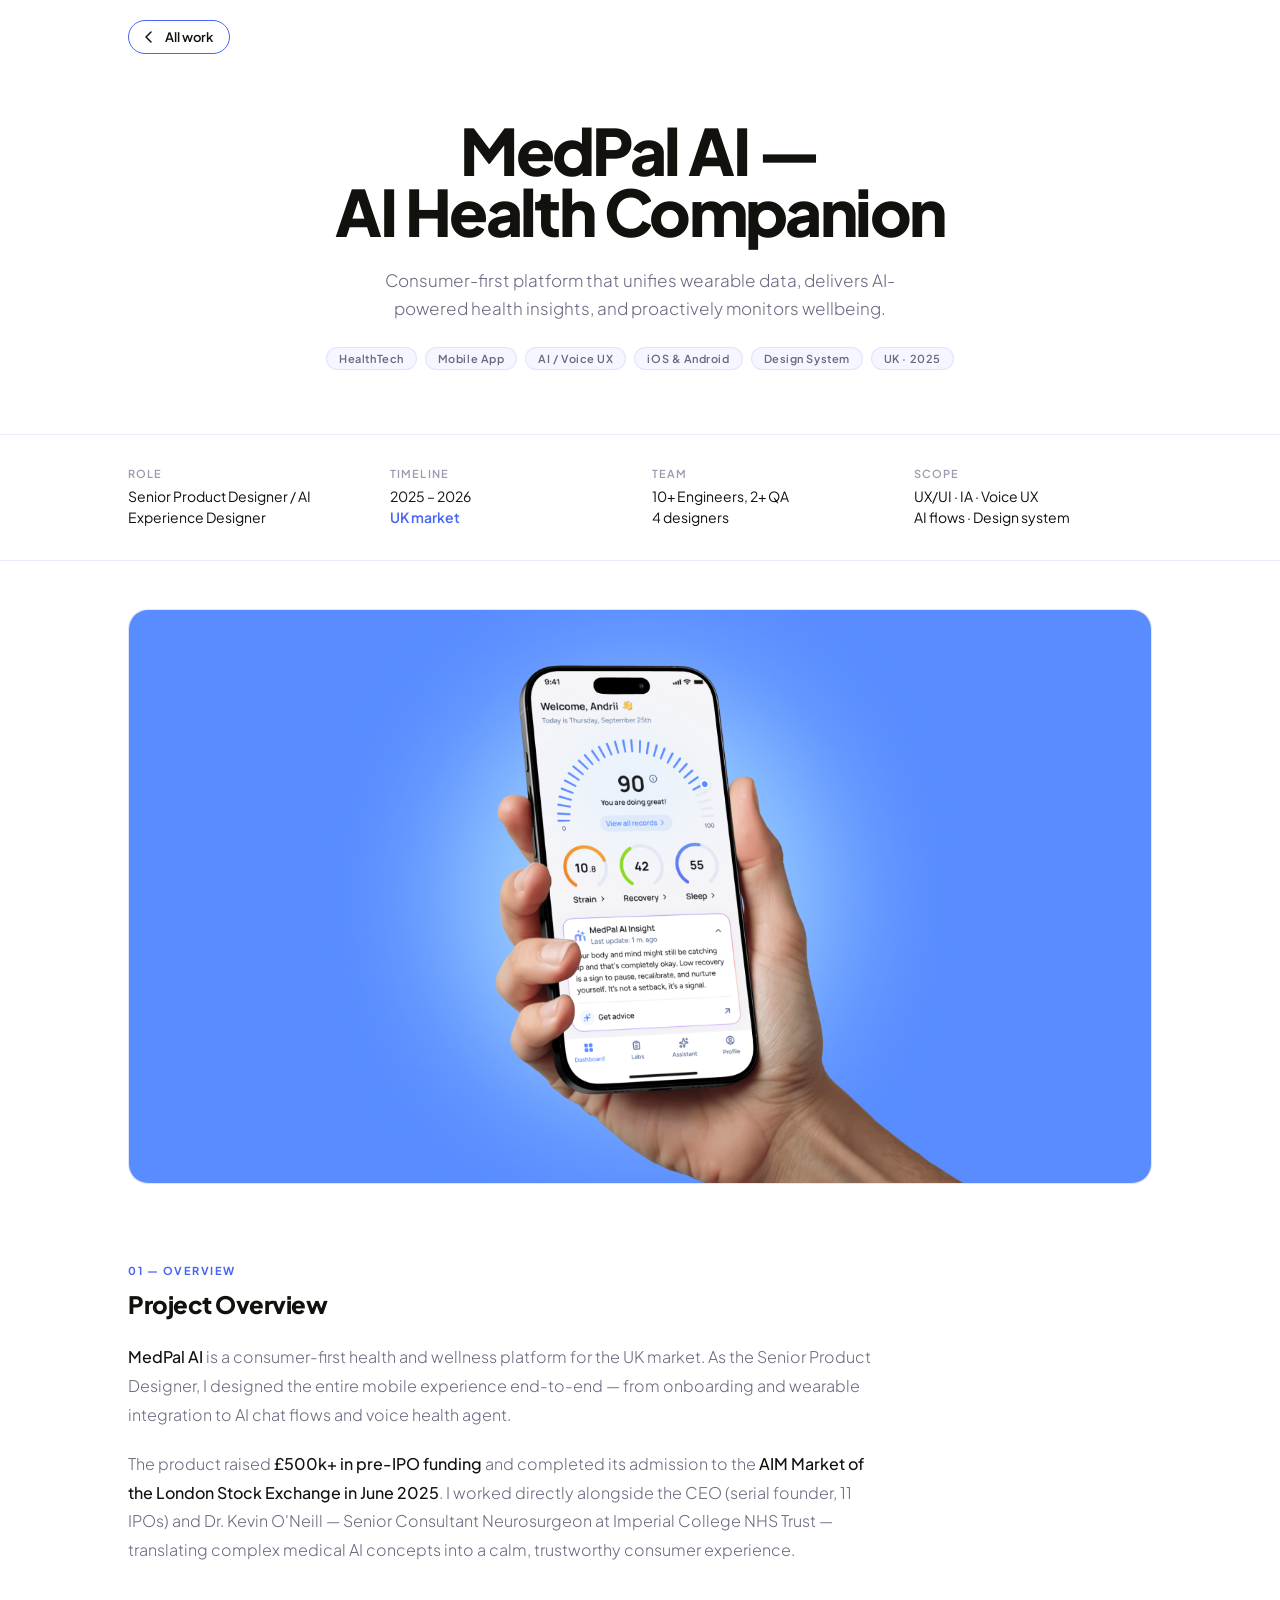
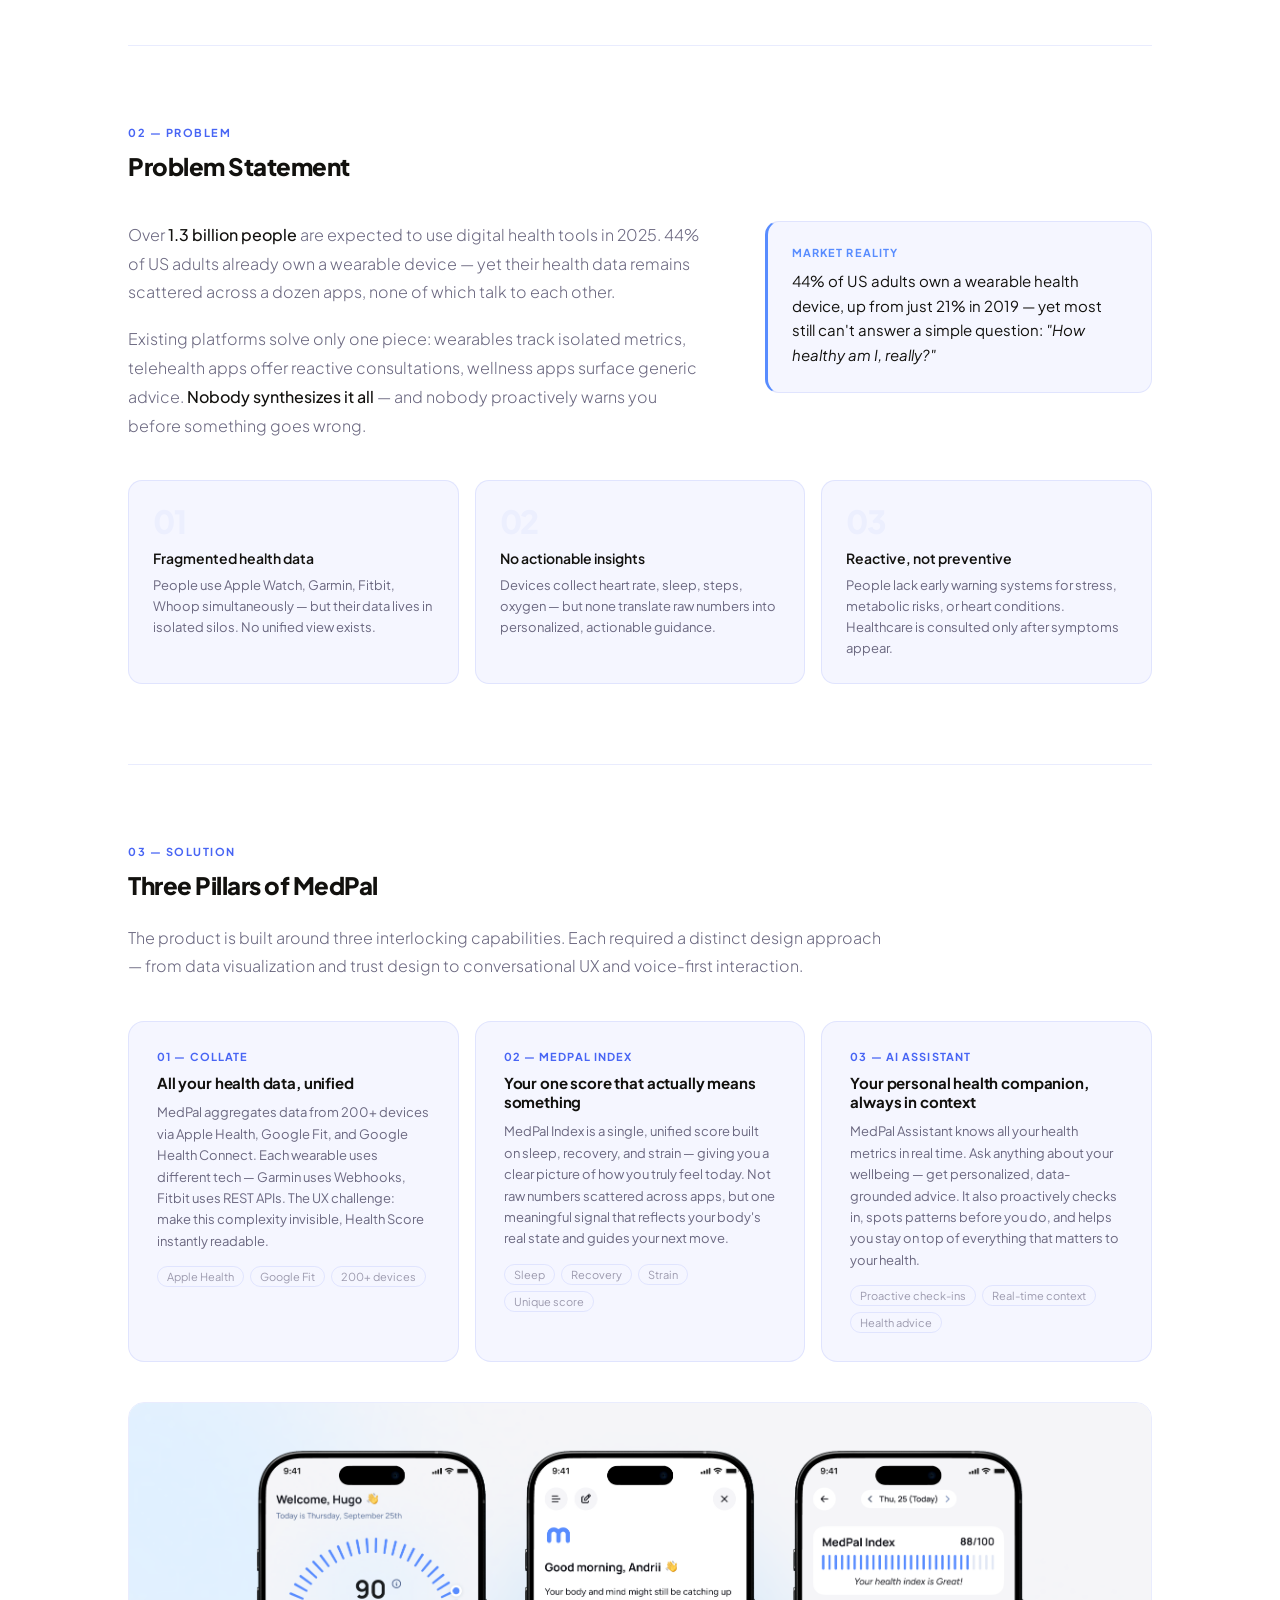
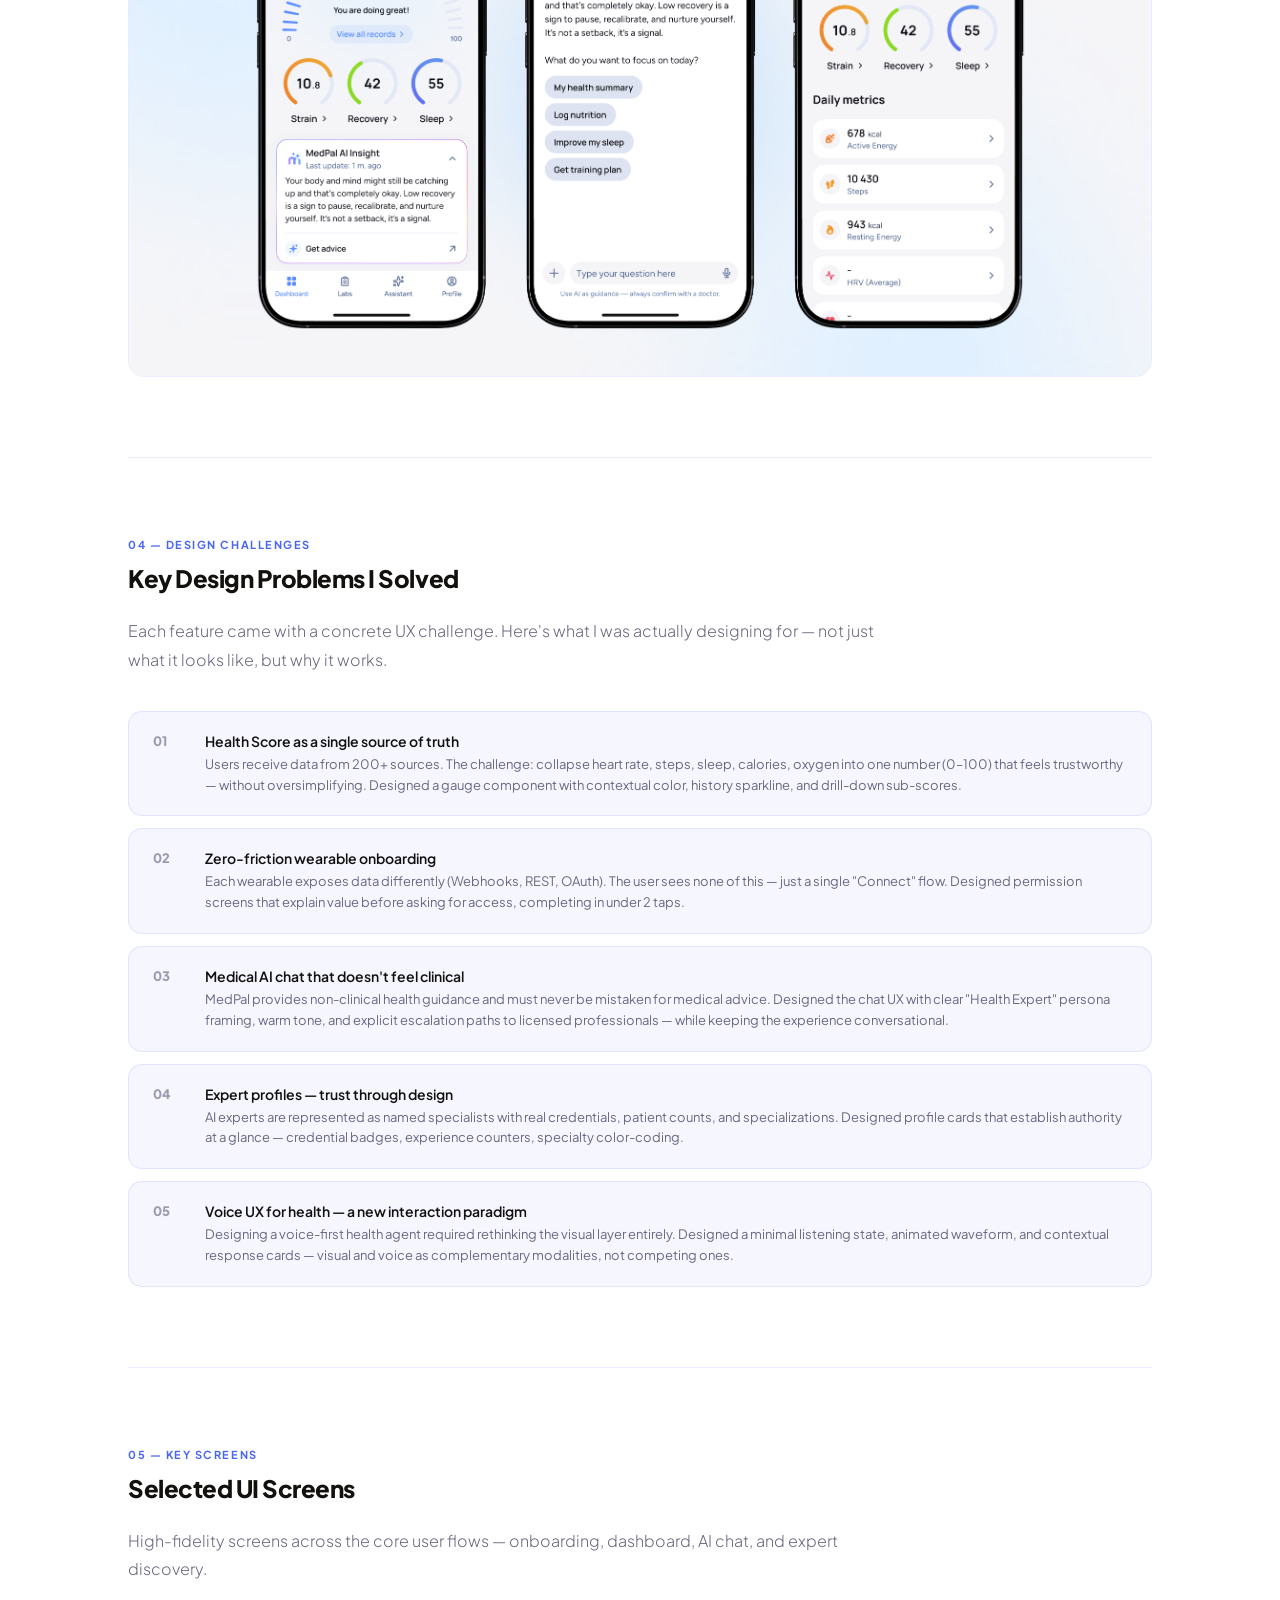
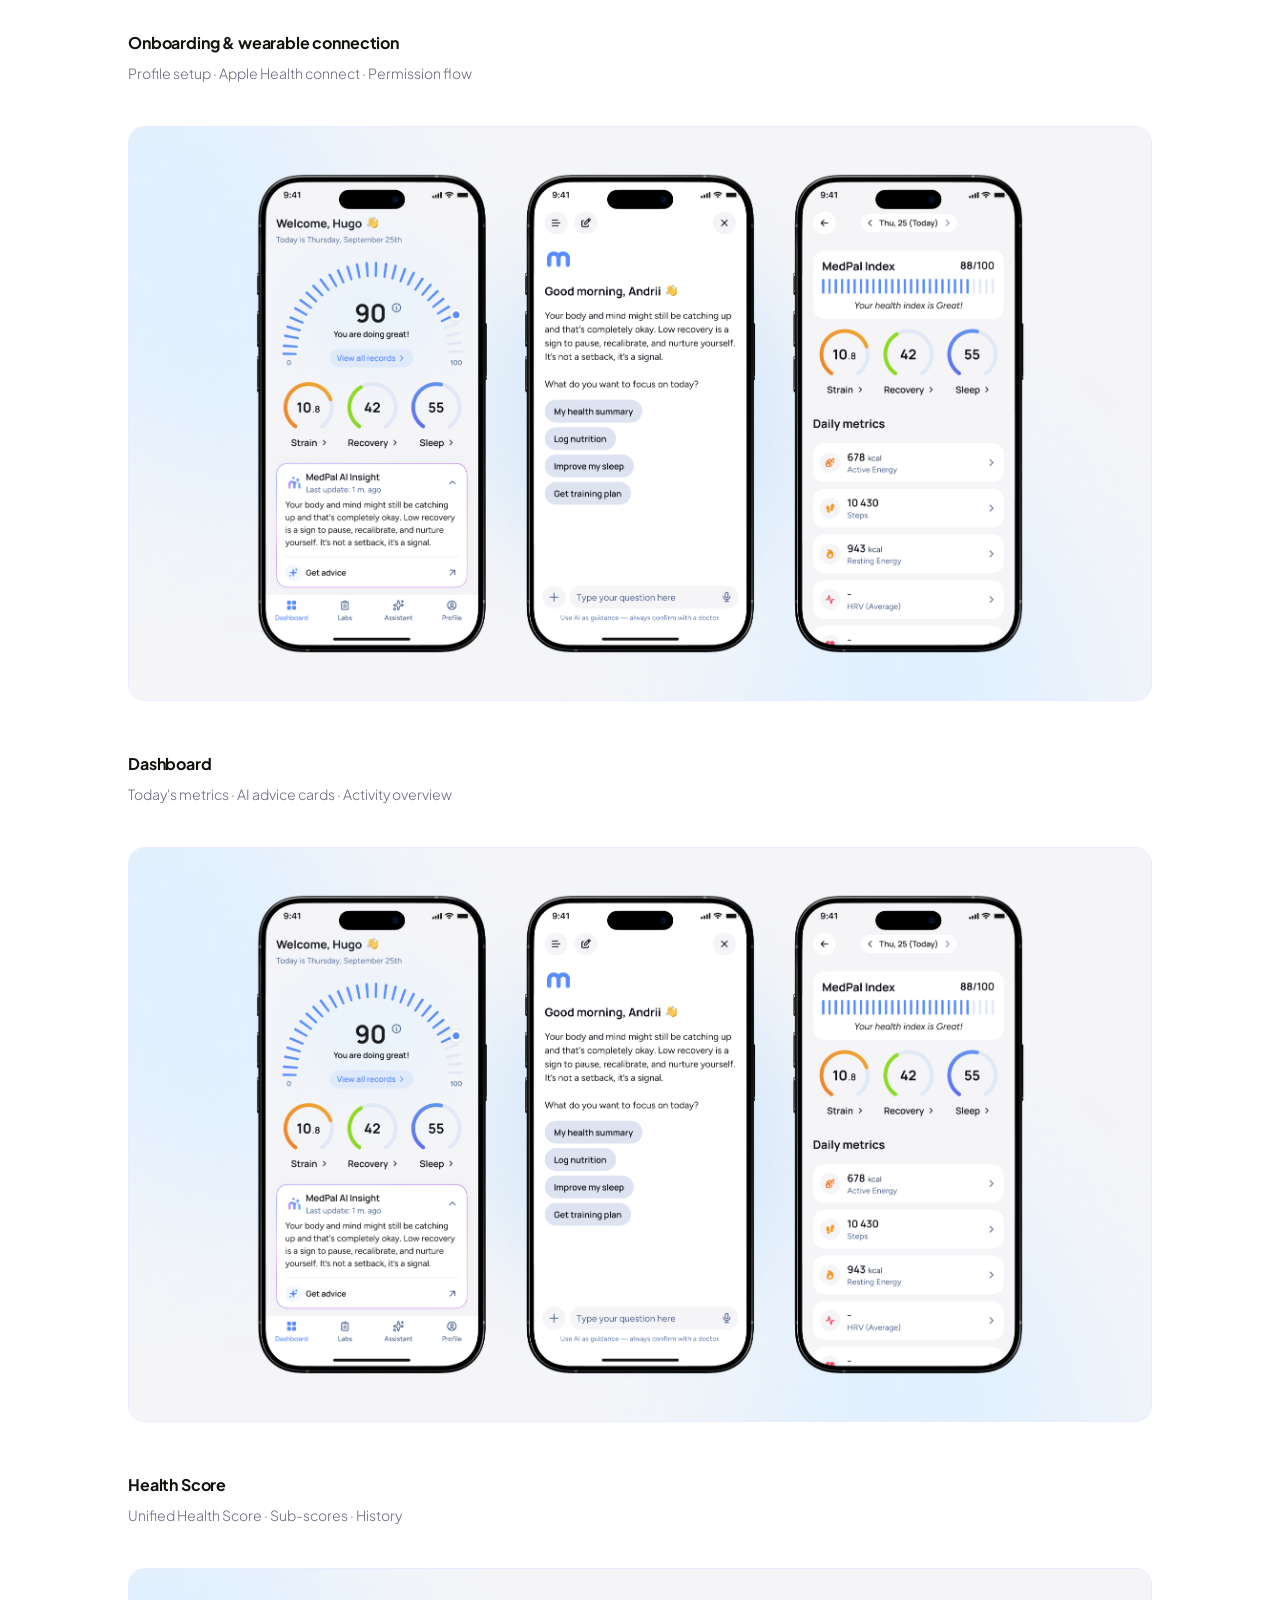
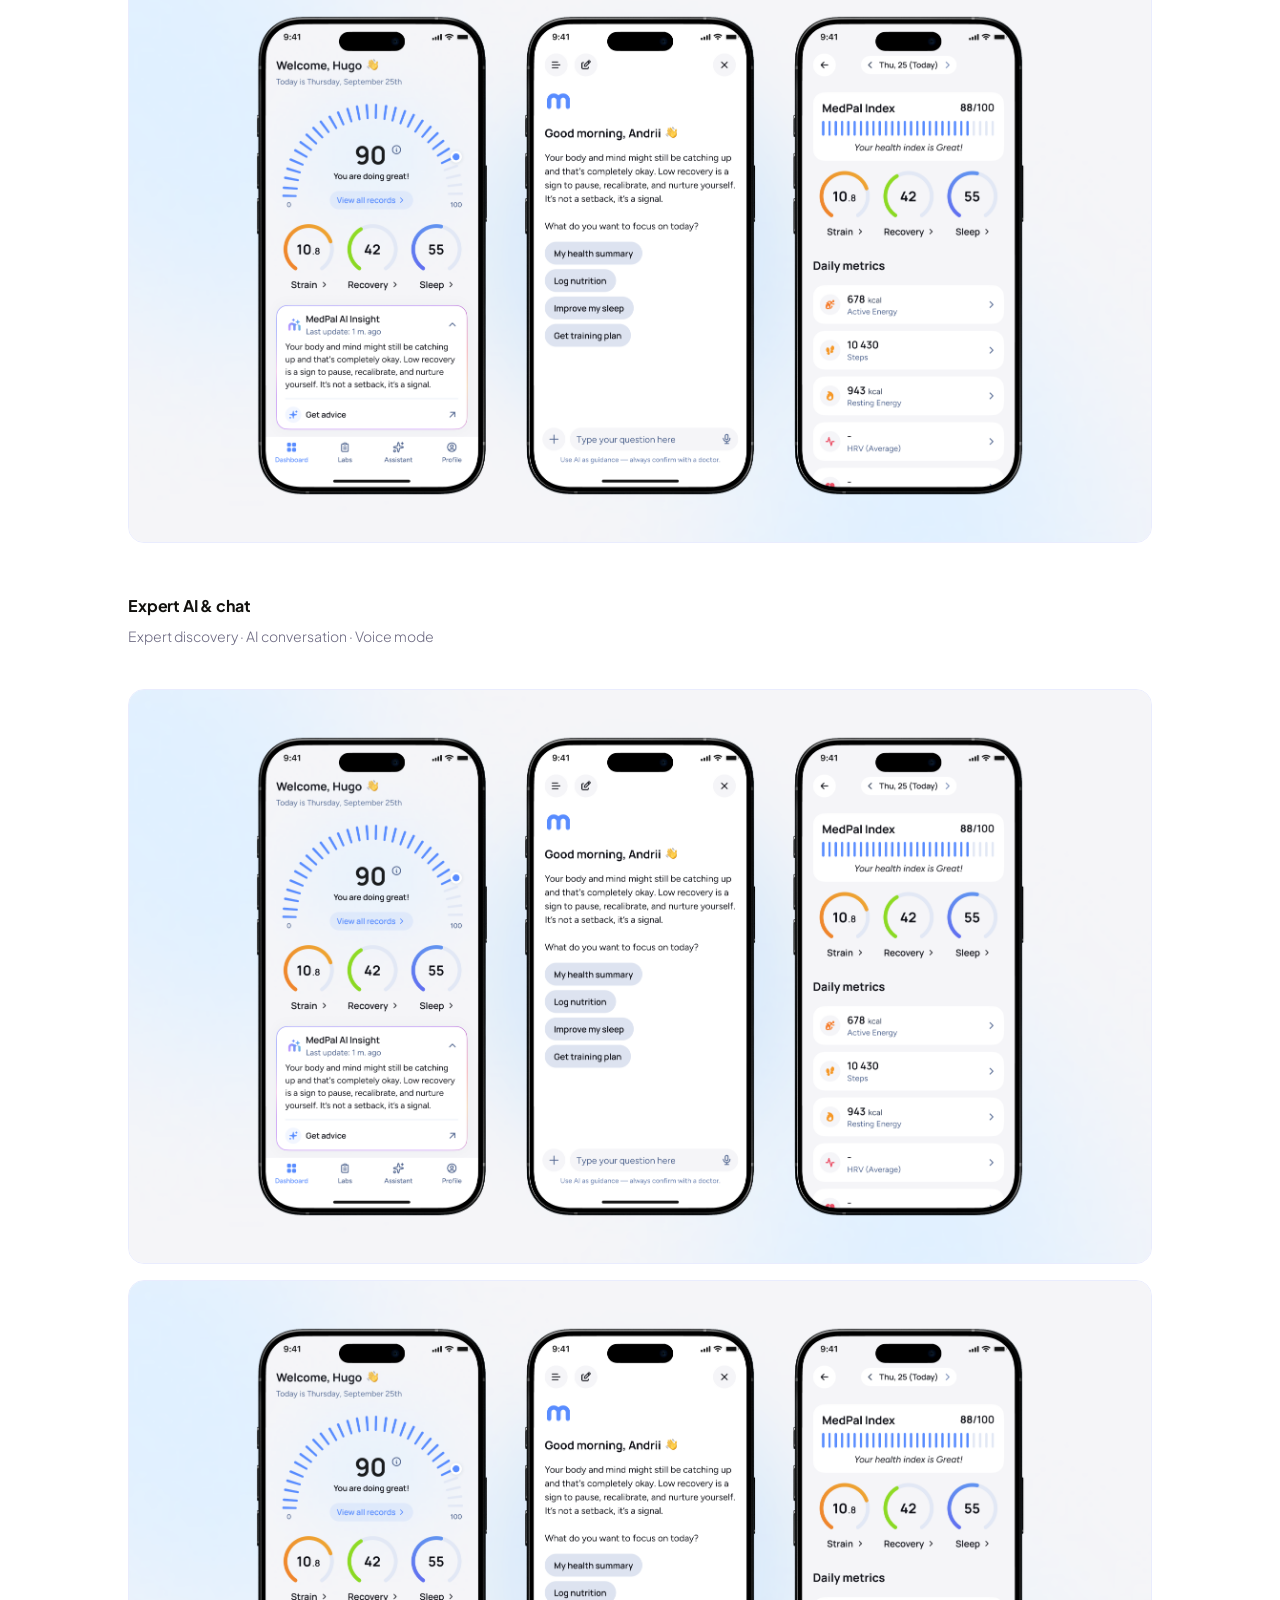
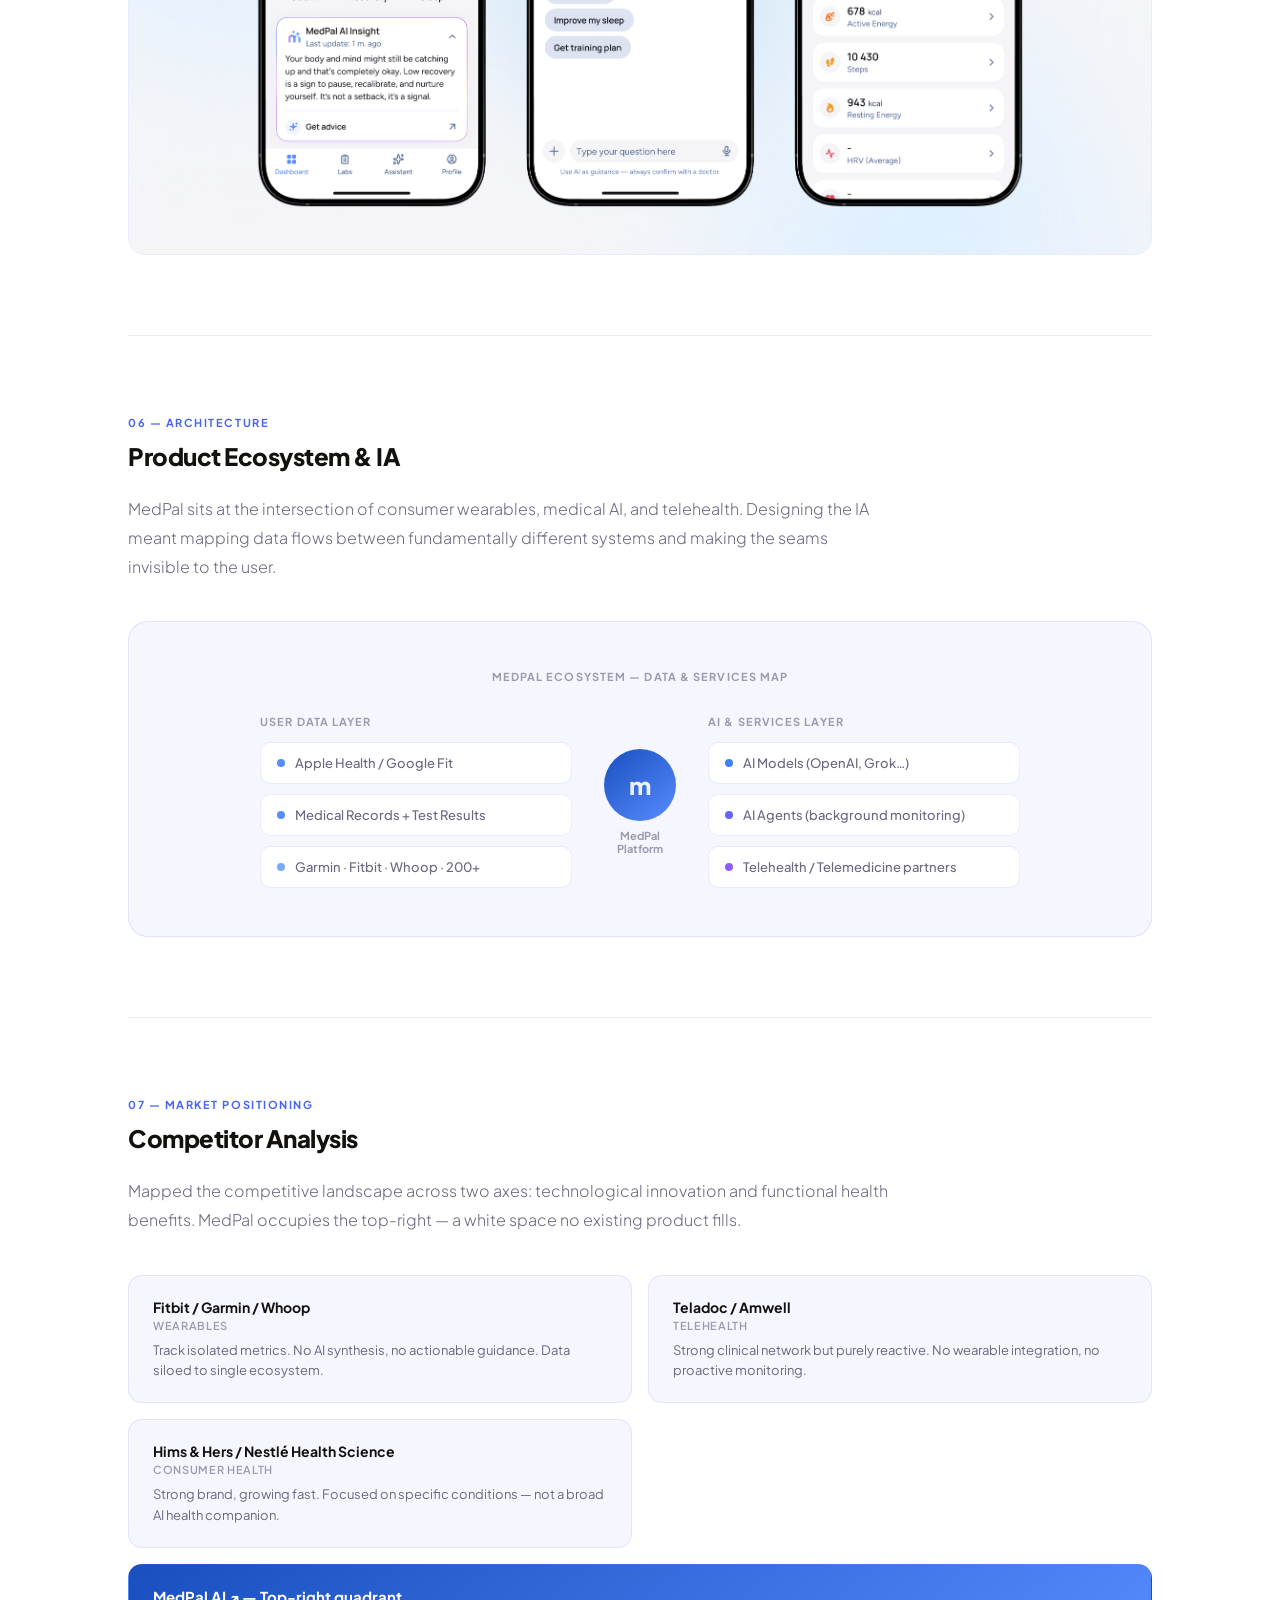
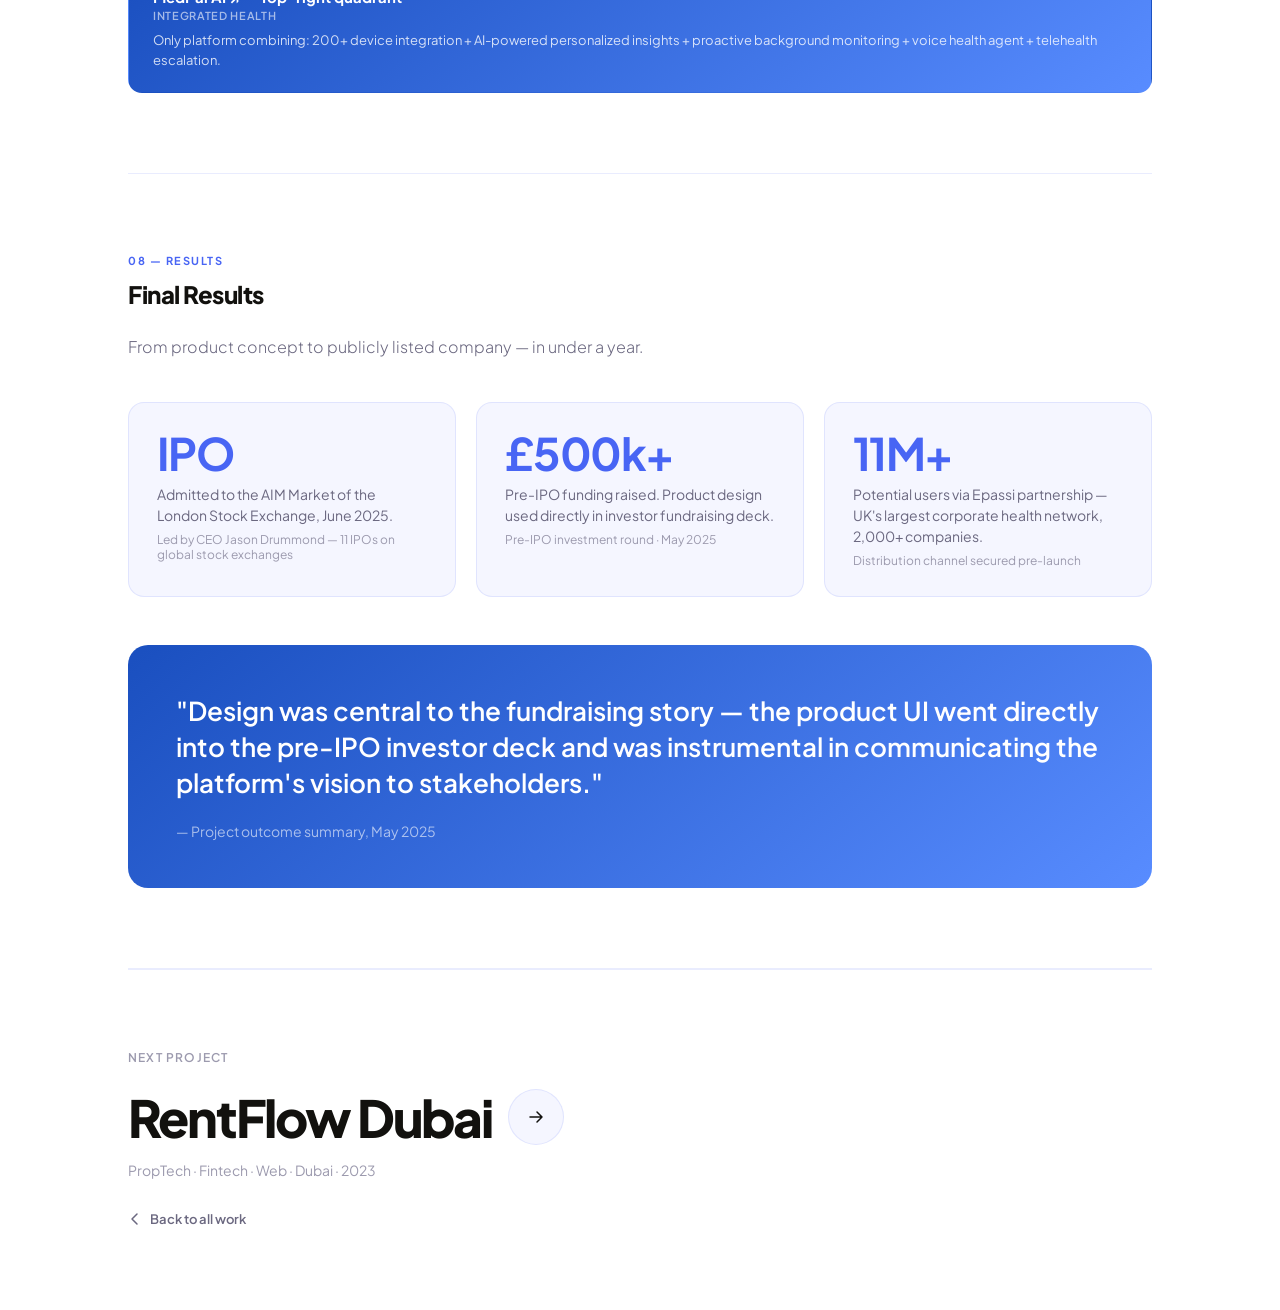
==== medpal.html @ df6022f1 "Add files via upload" ====
<!DOCTYPE html>
<html lang="en">
<head>
  <meta charset="UTF-8">
  <meta name="viewport" content="width=device-width, initial-scale=1.0">
  <title>MedPal AI — Andrii Teslia</title>
  <meta name="description" content="AI-powered health companion for the UK market. UX/UI case study by Andrii Teslia — IPO completed, £500k+ raised.">
  <link rel="icon" href="favicon.png" type="image/png">
  <link rel="apple-touch-icon" href="apple-touch-icon.png">
  <link rel="preconnect" href="https://fonts.googleapis.com">
  <link rel="preconnect" href="https://fonts.gstatic.com" crossorigin>
  <link href="https://fonts.googleapis.com/css2?family=Plus+Jakarta+Sans:wght@300;400;500;600;700;800&display=swap" rel="stylesheet">
  <style>
    *, *::before, *::after { box-sizing: border-box; margin: 0; padding: 0; }

    :root {
      --bg:      #FFFFFF;
      --bg-2:    #F5F6FF;
      --bg-3:    #ECEFFE;
      --text:    #12110E;
      --text-2:  #6B6880;
      --text-3:  #9C9AAE;
      --accent:  #4865F4;
      --proj:    #1A4FBF;
      --proj-l:  #588CFF;
      --border:  rgba(72,101,244,0.12);
      --nav-h:   68px;
      --max-w:   1024px;
    }

    html { scroll-behavior: smooth; }
    body {
      font-family: 'Plus Jakarta Sans', sans-serif;
      background: var(--bg); color: var(--text);
      overflow-x: hidden;
    }

    /* ── Glass back button ── */
    .glass-back-wrap {
      position: fixed; top: 20px; left: 0; right: 0; z-index: 100;
      max-width: calc(var(--max-w) + 96px); margin: 0 auto;
      padding: 0 48px; pointer-events: none;
    }
    .glass-back {
      pointer-events: auto;
      display: inline-flex; align-items: center; gap: 8px;
      font-family: 'Plus Jakarta Sans', sans-serif;
      font-size: 13px; font-weight: 600; color: var(--text);
      text-decoration: none;
      background: rgba(255,255,255,0.6);
      backdrop-filter: blur(24px) saturate(180%);
      -webkit-backdrop-filter: blur(24px) saturate(180%);
      border: 1px solid var(--accent);
      padding: 8px 16px 8px 12px;
      border-radius: 100px;
      transition: background .2s, transform .2s;
    }
    .glass-back:hover { background: rgba(255,255,255,0.82); transform: translateX(-2px); }
    .glass-back svg { transition: transform .2s; }
    .glass-back:hover svg { transform: translateX(-3px); }
    @media(max-width:768px){ .glass-back-wrap { padding: 0 24px; } }

    /* ── Hero ── */
    .case-hero {
      padding: 120px 48px 64px;
      text-align: center;
      display: flex; flex-direction: column; align-items: center;
    }
    .case-tags { display: flex; gap: 8px; flex-wrap: wrap; margin-top: 24px; justify-content: center; }
    .case-tag {
      font-size: 11px; font-weight: 600; letter-spacing: .05em;
      padding: 4px 12px; border-radius: 100px;
      background: var(--bg-2); border: 1px solid var(--border);
      color: var(--text-2);
    }
    .case-title {
      font-family: 'Plus Jakarta Sans', sans-serif;
      font-size: clamp(36px, 5vw, 72px);
      font-weight: 800; letter-spacing: -.04em; line-height: .95;
      color: var(--text); margin-bottom: 24px; max-width: 800px;
    }
    .case-subtitle {
      font-size: 17px; color: var(--text-2);
      max-width: 580px; line-height: 1.7; font-weight: 300;
    }

    /* ── Meta strip ── */
    .meta-strip {
      border-top: 1px solid var(--border);
      border-bottom: 1px solid var(--border);
    }
    .meta-inner {
      max-width: calc(var(--max-w) + 96px); margin: 0 auto;
      padding: 32px 48px; width: 100%;
      display: grid; grid-template-columns: repeat(4, 1fr); gap: 24px;
    }
    .meta-label {
      font-size: 11px; font-weight: 600; letter-spacing: .1em;
      text-transform: uppercase; color: var(--text-3); margin-bottom: 6px;
    }
    .meta-value { font-size: 14px; color: var(--text); line-height: 1.5; }
    .meta-value .hl { color: var(--accent); font-weight: 600; }

    /* ── Body ── */
    .case-body {
      max-width: calc(var(--max-w) + 96px); margin: 0 auto;
      padding: 0 48px;
    }
    .cs-section { padding: 80px 0; border-bottom: 1px solid var(--border); }
    .cs-section:last-of-type { border-bottom: none; }
    .cs-section-label {
      font-size: 11px; font-weight: 700; letter-spacing: .14em;
      text-transform: uppercase; color: var(--accent); margin-bottom: 12px;
    }
    .cs-section-title {
      font-family: 'Plus Jakarta Sans', sans-serif;
      font-size: clamp(18px, 2vw, 24px);
      font-weight: 800; letter-spacing: -.02em; margin-bottom: 24px;
    }
    .cs-text {
      font-size: 16px; line-height: 1.8; color: var(--text-2);
      font-weight: 300; max-width: 760px;
    }
    .cs-text + .cs-text { margin-top: 20px; }
    .cs-text strong { color: var(--text); font-weight: 500; }

    /* ── Image rows ── */
    .cs-img-row { display: grid; gap: 16px; margin-top: 40px; }
    .cs-img-row.c2 { grid-template-columns: repeat(2,1fr); }
    .cs-img-row.c3 { grid-template-columns: repeat(3,1fr); }
    .cs-img-row.c4 { grid-template-columns: repeat(4,1fr); }
    .cs-img-wrap {
      border-radius: 16px; overflow: hidden;
      background: var(--bg-2); border: 1px solid var(--border);
    }
    .cs-img-wrap img { width: 100%; display: block; }
    .cs-img-full {
      width: 100%; border-radius: 16px; display: block;
      margin-top: 40px; border: 1px solid var(--border);
    }

    /* ── Two col ── */
    .two-col {
      display: grid; grid-template-columns: 3fr 2fr;
      gap: 56px; align-items: start; margin-top: 40px;
    }

    /* ── Problem cards ── */
    .challenge-grid {
      display: grid; grid-template-columns: repeat(3, 1fr); gap: 16px;
      margin-top: 40px;
    }
    .challenge-card {
      background: var(--bg-2); border: 1px solid var(--border);
      border-radius: 14px; padding: 24px;
    }
    .challenge-num {
      font-family: 'Plus Jakarta Sans', sans-serif; font-size: 32px; font-weight: 800;
      color: var(--bg-3); letter-spacing: -.04em; margin-bottom: 12px; line-height: 1;
    }
    .challenge-title { font-size: 14px; font-weight: 600; margin-bottom: 8px; }
    .challenge-text { font-size: 13px; color: var(--text-2); line-height: 1.6; }

    /* ── Stat callout ── */
    .stat-callout {
      background: var(--bg-2); border: 1px solid var(--border);
      border-left: 3px solid var(--proj-l);
      border-radius: 14px; padding: 24px;
    }
    .stat-callout-label {
      font-size: 11px; font-weight: 700; letter-spacing: .1em;
      text-transform: uppercase; color: var(--proj-l); margin-bottom: 10px;
    }
    .stat-callout-text { font-size: 15px; color: var(--text); line-height: 1.65; }

    /* ── Feature pillars ── */
    .pillars-grid {
      display: grid; grid-template-columns: repeat(3, 1fr); gap: 16px;
      margin-top: 40px;
    }
    .pillar-card {
      background: var(--bg-2); border: 1px solid var(--border);
      border-radius: 16px; padding: 28px;
    }
    .pillar-num {
      font-size: 11px; font-weight: 700; letter-spacing: .1em;
      color: var(--accent); margin-bottom: 10px;
    }
    .pillar-title { font-size: 15px; font-weight: 700; margin-bottom: 10px; letter-spacing: -.01em; }
    .pillar-text { font-size: 13px; color: var(--text-2); line-height: 1.65; margin-bottom: 14px; }
    .pillar-pills { display: flex; flex-wrap: wrap; gap: 6px; }
    .pillar-pill {
      font-size: 11px; padding: 3px 9px; border-radius: 100px;
      border: 1px solid var(--border); color: var(--text-3);
    }

    /* ── Design challenges ── */
    .ch-list { display: flex; flex-direction: column; gap: 12px; margin-top: 36px; }
    .ch-card {
      display: grid; grid-template-columns: 36px 1fr;
      gap: 16px; align-items: start;
      background: var(--bg-2); border: 1px solid var(--border);
      border-radius: 14px; padding: 20px 24px;
    }
    .ch-num {
      font-family: 'Plus Jakarta Sans', sans-serif; font-size: 13px; font-weight: 800;
      color: var(--text-3); padding-top: 1px;
    }
    .ch-title { font-size: 14px; font-weight: 600; margin-bottom: 4px; }
    .ch-text  { font-size: 13px; color: var(--text-2); line-height: 1.6; }

    /* ── Ecosystem ── */
    .eco-wrap {
      background: var(--bg-2); border: 1px solid var(--border);
      border-radius: 20px; padding: 48px; margin-top: 40px;
    }
    .eco-label {
      font-size: 11px; font-weight: 700; letter-spacing: .1em;
      text-transform: uppercase; color: var(--text-3);
      margin-bottom: 32px; text-align: center;
    }
    .eco-grid {
      display: grid; grid-template-columns: 1fr auto 1fr;
      gap: 32px; align-items: center; max-width: 760px; margin: 0 auto;
    }
    .eco-col { display: flex; flex-direction: column; gap: 10px; }
    .eco-col-label {
      font-size: 11px; font-weight: 700; letter-spacing: .1em;
      text-transform: uppercase; color: var(--text-3); margin-bottom: 4px;
    }
    .eco-node {
      background: var(--bg); border: 1px solid var(--border);
      border-radius: 10px; padding: 12px 16px;
      font-size: 13px; font-weight: 500; color: var(--text-2);
      display: flex; align-items: center; gap: 10px;
    }
    .eco-dot { width: 8px; height: 8px; border-radius: 50%; flex-shrink: 0; }
    .eco-center { display: flex; flex-direction: column; align-items: center; gap: 8px; }
    .eco-hub {
      width: 72px; height: 72px; border-radius: 50%;
      background: linear-gradient(140deg, var(--proj), var(--proj-l));
      display: flex; align-items: center; justify-content: center;
      font-family: 'Plus Jakarta Sans', sans-serif;
      font-size: 24px; font-weight: 800; color: rgba(255,255,255,.9);
    }
    .eco-hub-label {
      font-size: 11px; font-weight: 700; color: var(--text-3); text-align: center;
    }

    /* ── Competitor cards ── */
    .comp-grid {
      display: grid; grid-template-columns: repeat(2,1fr); gap: 16px; margin-top: 40px;
    }
    .comp-card {
      background: var(--bg-2); border: 1px solid var(--border);
      border-radius: 14px; padding: 22px 24px;
    }
    .comp-card.medpal {
      background: linear-gradient(140deg, var(--proj), #588CFF);
      border-color: transparent;
      grid-column: 1 / -1;
    }
    .comp-name { font-size: 14px; font-weight: 700; margin-bottom: 3px; }
    .comp-type {
      font-size: 11px; font-weight: 600; letter-spacing: .06em;
      text-transform: uppercase; color: var(--text-3); margin-bottom: 8px;
    }
    .comp-gap { font-size: 13px; color: var(--text-2); line-height: 1.55; }
    .comp-card.medpal .comp-name { color: #fff; font-size: 15px; }
    .comp-card.medpal .comp-type { color: rgba(255,255,255,.6); }
    .comp-card.medpal .comp-gap { color: rgba(255,255,255,.8); }

    /* ── Results ── */
    .results-grid {
      display: grid; grid-template-columns: repeat(3,1fr); gap: 20px;
      margin-top: 40px;
    }
    .result-card {
      background: var(--bg-2); border: 1px solid var(--border);
      border-radius: 16px; padding: 28px;
    }
    .result-val {
      font-family: 'Plus Jakarta Sans', sans-serif;
      font-size: clamp(32px, 3.5vw, 48px);
      font-weight: 700; letter-spacing: -.035em;
      color: var(--accent); line-height: 1; margin-bottom: 8px;
    }
    .result-desc { font-size: 14px; color: var(--text-2); line-height: 1.5; }
    .result-note { font-size: 12px; color: var(--text-3); margin-top: 6px; }

    /* ── Quote block ── */
    .quote-block {
      background: linear-gradient(140deg, var(--proj), #588CFF);
      border-radius: 20px; padding: 48px; margin-top: 48px;
    }
    .quote-text {
      font-family: 'Plus Jakarta Sans', sans-serif;
      font-size: clamp(18px, 2.2vw, 26px);
      font-weight: 600; color: #fff; line-height: 1.4; margin-bottom: 20px;
    }
    .quote-attr { font-size: 14px; color: rgba(255,255,255,.6); }

    /* ── Next project ── */
    .next-project { border-top: 1px solid var(--border); padding: 80px 0; }
    .next-label {
      font-size: 12px; font-weight: 600; letter-spacing: .1em;
      text-transform: uppercase; color: var(--text-3); margin-bottom: 20px;
    }
    .next-link {
      display: inline-flex; align-items: center; gap: 16px;
      text-decoration: none; color: var(--text); transition: gap .2s;
    }
    .next-link:hover { gap: 24px; }
    .next-title {
      font-family: 'Plus Jakarta Sans', sans-serif;
      font-size: clamp(28px, 4vw, 56px);
      font-weight: 800; letter-spacing: -.04em;
    }
    .next-arrow {
      width: 56px; height: 56px; border-radius: 50%;
      background: var(--bg-2); border: 1px solid var(--border);
      display: flex; align-items: center; justify-content: center;
      flex-shrink: 0; transition: background .2s, border-color .2s;
    }
    .next-link:hover .next-arrow { background: var(--text); border-color: var(--text); }
    .next-link:hover .next-arrow svg { color: var(--bg); }

    /* ── Reveal ── */
    .reveal { opacity: 0; transform: translateY(22px); transition: opacity .7s, transform .7s; }
    .reveal.in { opacity: 1; transform: translateY(0); }
    .d1 { transition-delay: .1s; }
    .d2 { transition-delay: .2s; }
    .d3 { transition-delay: .3s; }

    /* ── Responsive ── */
    @media(max-width:1024px) {
      .two-col { grid-template-columns: 1fr; gap: 28px; }
      .pillars-grid { grid-template-columns: 1fr; }
      .results-grid { grid-template-columns: repeat(2,1fr); }
      .eco-grid { grid-template-columns: 1fr; gap: 20px; }
      .eco-center { flex-direction: row; }
      .cs-img-row.c4 { grid-template-columns: repeat(2,1fr); }
    }
    @media(max-width:768px) {
      .glass-back-wrap { padding: 0 24px; }
      .case-hero { padding: 100px 24px 48px; }
      .meta-inner { grid-template-columns: repeat(2,1fr); padding: 24px; }
      .case-body { padding: 0 24px; }
      .cs-section { padding: 56px 0; }
      .challenge-grid { grid-template-columns: 1fr; }
      .results-grid { grid-template-columns: 1fr; }
      .comp-grid { grid-template-columns: 1fr; }
      .cs-img-row.c2, .cs-img-row.c3 { grid-template-columns: 1fr; }
      .quote-block { padding: 32px 24px; }
      .eco-wrap { padding: 28px 20px; }
    }
  </style>
</head>
<body>

<!-- Back button -->
<div class="glass-back-wrap">
  <a href="index.html" class="glass-back">
    <svg width="16" height="16" viewBox="0 0 16 16" fill="none">
      <path d="M10 3L5 8l5 5" stroke="currentColor" stroke-width="1.5" stroke-linecap="round" stroke-linejoin="round"/>
    </svg>
    All work
  </a>
</div>

<!-- Hero -->
<div class="case-hero">
  <h1 class="case-title">MedPal AI —<br>AI Health Companion</h1>
  <p class="case-subtitle">Consumer-first platform that unifies wearable data, delivers AI-powered health insights, and proactively monitors wellbeing.</p>
  <div class="case-tags">
    <span class="case-tag">HealthTech</span>
    <span class="case-tag">Mobile App</span>
    <span class="case-tag">AI / Voice UX</span>
    <span class="case-tag">iOS & Android</span>
    <span class="case-tag">Design System</span>
    <span class="case-tag">UK · 2025</span>
  </div>
</div>

<!-- Meta strip -->
<div class="meta-strip">
  <div class="meta-inner">
    <div>
      <div class="meta-label">Role</div>
      <div class="meta-value">Senior Product Designer / AI Experience Designer</div>
    </div>
    <div>
      <div class="meta-label">Timeline</div>
      <div class="meta-value">2025 – 2026<br><span class="hl">UK market</span></div>
    </div>
    <div>
      <div class="meta-label">Team</div>
      <div class="meta-value">10+ Engineers, 2+ QA<br>4 designers</div>
    </div>
    <div>
      <div class="meta-label">Scope</div>
      <div class="meta-value">UX/UI · IA · Voice UX<br>AI flows · Design system</div>
    </div>
  </div>
</div>

<!-- Hero banner image -->
<div style="max-width:calc(var(--max-w) + 96px);margin:0 auto;padding:48px 48px 0;">
  <div style="border-radius:20px;overflow:hidden;border:1px solid var(--border);background:var(--bg-2);">
    <img src="assets/img/medpal/hero-banner.png" alt="MedPal AI — app screens overview" style="width:100%;display:block;">
  </div>
</div>

<!-- Body -->
<div class="case-body">

  <!-- 01 Overview -->
  <div class="cs-section reveal">
    <div class="cs-section-label">01 — Overview</div>
    <h2 class="cs-section-title">Project Overview</h2>
    <p class="cs-text">
      <strong>MedPal AI</strong> is a consumer-first health and wellness platform for the UK market. As the Senior Product Designer, I designed the entire mobile experience end-to-end — from onboarding and wearable integration to AI chat flows and voice health agent.
    </p>
    <p class="cs-text">
      The product raised <strong>£500k+ in pre-IPO funding</strong> and completed its admission to the <strong>AIM Market of the London Stock Exchange in June 2025</strong>. I worked directly alongside the CEO (serial founder, 11 IPOs) and Dr. Kevin O'Neill — Senior Consultant Neurosurgeon at Imperial College NHS Trust — translating complex medical AI concepts into a calm, trustworthy consumer experience.
    </p>
  </div>

  <!-- 02 Problem -->
  <div class="cs-section reveal">
    <div class="cs-section-label">02 — Problem</div>
    <h2 class="cs-section-title">Problem Statement</h2>
    <div class="two-col">
      <div>
        <p class="cs-text">
          Over <strong>1.3 billion people</strong> are expected to use digital health tools in 2025. 44% of US adults already own a wearable device — yet their health data remains scattered across a dozen apps, none of which talk to each other.
        </p>
        <p class="cs-text" style="margin-top:18px;">
          Existing platforms solve only one piece: wearables track isolated metrics, telehealth apps offer reactive consultations, wellness apps surface generic advice. <strong>Nobody synthesizes it all</strong> — and nobody proactively warns you before something goes wrong.
        </p>
      </div>
      <div>
        <div class="stat-callout">
          <div class="stat-callout-label">Market reality</div>
          <div class="stat-callout-text">44% of US adults own a wearable health device, up from just 21% in 2019 — yet most still can't answer a simple question: <em>"How healthy am I, really?"</em></div>
        </div>
      </div>
    </div>

    <div class="challenge-grid reveal">
      <div class="challenge-card">
        <div class="challenge-num">01</div>
        <div class="challenge-title">Fragmented health data</div>
        <div class="challenge-text">People use Apple Watch, Garmin, Fitbit, Whoop simultaneously — but their data lives in isolated silos. No unified view exists.</div>
      </div>
      <div class="challenge-card">
        <div class="challenge-num">02</div>
        <div class="challenge-title">No actionable insights</div>
        <div class="challenge-text">Devices collect heart rate, sleep, steps, oxygen — but none translate raw numbers into personalized, actionable guidance.</div>
      </div>
      <div class="challenge-card">
        <div class="challenge-num">03</div>
        <div class="challenge-title">Reactive, not preventive</div>
        <div class="challenge-text">People lack early warning systems for stress, metabolic risks, or heart conditions. Healthcare is consulted only after symptoms appear.</div>
      </div>
    </div>
  </div>

  <!-- 03 Solution -->
  <div class="cs-section reveal">
    <div class="cs-section-label">03 — Solution</div>
    <h2 class="cs-section-title">Three Pillars of MedPal</h2>
    <p class="cs-text">The product is built around three interlocking capabilities. Each required a distinct design approach — from data visualization and trust design to conversational UX and voice-first interaction.</p>

    <div class="pillars-grid reveal">
      <div class="pillar-card">
        <div class="pillar-num">01 — COLLATE</div>
        <div class="pillar-title">All your health data, unified</div>
        <div class="pillar-text">MedPal aggregates data from 200+ devices via Apple Health, Google Fit, and Google Health Connect. Each wearable uses different tech — Garmin uses Webhooks, Fitbit uses REST APIs. The UX challenge: make this complexity invisible, Health Score instantly readable.</div>
        <div class="pillar-pills">
          <span class="pillar-pill">Apple Health</span>
          <span class="pillar-pill">Google Fit</span>
          <span class="pillar-pill">200+ devices</span>
        </div>
      </div>
      <div class="pillar-card">
        <div class="pillar-num">02 — MEDPAL INDEX</div>
        <div class="pillar-title">Your one score that actually means something</div>
        <div class="pillar-text">MedPal Index is a single, unified score built on sleep, recovery, and strain — giving you a clear picture of how you truly feel today. Not raw numbers scattered across apps, but one meaningful signal that reflects your body's real state and guides your next move.</div>
        <div class="pillar-pills">
          <span class="pillar-pill">Sleep</span>
          <span class="pillar-pill">Recovery</span>
          <span class="pillar-pill">Strain</span>
          <span class="pillar-pill">Unique score</span>
        </div>
      </div>
      <div class="pillar-card">
        <div class="pillar-num">03 — AI ASSISTANT</div>
        <div class="pillar-title">Your personal health companion, always in context</div>
        <div class="pillar-text">MedPal Assistant knows all your health metrics in real time. Ask anything about your wellbeing — get personalized, data-grounded advice. It also proactively checks in, spots patterns before you do, and helps you stay on top of everything that matters to your health.</div>
        <div class="pillar-pills">
          <span class="pillar-pill">Proactive check-ins</span>
          <span class="pillar-pill">Real-time context</span>
          <span class="pillar-pill">Health advice</span>
        </div>
      </div>
    </div>

    <img src="assets/img/medpal/solution-pillars.png" alt="MedPal — Three Pillars overview screens" class="cs-img-full">
  </div>

  <!-- 04 Design Challenges -->
  <div class="cs-section reveal">
    <div class="cs-section-label">04 — Design Challenges</div>
    <h2 class="cs-section-title">Key Design Problems I Solved</h2>
    <p class="cs-text">Each feature came with a concrete UX challenge. Here's what I was actually designing for — not just what it looks like, but why it works.</p>

    <div class="ch-list reveal">
      <div class="ch-card">
        <div class="ch-num">01</div>
        <div>
          <div class="ch-title">Health Score as a single source of truth</div>
          <div class="ch-text">Users receive data from 200+ sources. The challenge: collapse heart rate, steps, sleep, calories, oxygen into one number (0–100) that feels trustworthy — without oversimplifying. Designed a gauge component with contextual color, history sparkline, and drill-down sub-scores.</div>
        </div>
      </div>
      <div class="ch-card">
        <div class="ch-num">02</div>
        <div>
          <div class="ch-title">Zero-friction wearable onboarding</div>
          <div class="ch-text">Each wearable exposes data differently (Webhooks, REST, OAuth). The user sees none of this — just a single "Connect" flow. Designed permission screens that explain value before asking for access, completing in under 2 taps.</div>
        </div>
      </div>
      <div class="ch-card">
        <div class="ch-num">03</div>
        <div>
          <div class="ch-title">Medical AI chat that doesn't feel clinical</div>
          <div class="ch-text">MedPal provides non-clinical health guidance and must never be mistaken for medical advice. Designed the chat UX with clear "Health Expert" persona framing, warm tone, and explicit escalation paths to licensed professionals — while keeping the experience conversational.</div>
        </div>
      </div>
      <div class="ch-card">
        <div class="ch-num">04</div>
        <div>
          <div class="ch-title">Expert profiles — trust through design</div>
          <div class="ch-text">AI experts are represented as named specialists with real credentials, patient counts, and specializations. Designed profile cards that establish authority at a glance — credential badges, experience counters, specialty color-coding.</div>
        </div>
      </div>
      <div class="ch-card">
        <div class="ch-num">05</div>
        <div>
          <div class="ch-title">Voice UX for health — a new interaction paradigm</div>
          <div class="ch-text">Designing a voice-first health agent required rethinking the visual layer entirely. Designed a minimal listening state, animated waveform, and contextual response cards — visual and voice as complementary modalities, not competing ones.</div>
        </div>
      </div>
    </div>
  </div>

  <!-- 05 Key Screens -->
  <div class="cs-section reveal">
    <div class="cs-section-label">05 — Key Screens</div>
    <h2 class="cs-section-title">Selected UI Screens</h2>
    <p class="cs-text">High-fidelity screens across the core user flows — onboarding, dashboard, AI chat, and expert discovery.</p>

    <h3 style="font-family:'Plus Jakarta Sans',sans-serif;font-size:16px;font-weight:700;letter-spacing:-.01em;margin-top:48px;margin-bottom:8px;">Onboarding & wearable connection</h3>
    <p class="cs-text" style="font-size:14px;margin-bottom:0;">Profile setup · Apple Health connect · Permission flow</p>
    <img src="assets/img/medpal/screens-onboarding.png" alt="Onboarding — 4 screens" class="cs-img-full reveal">

    <h3 style="font-family:'Plus Jakarta Sans',sans-serif;font-size:16px;font-weight:700;letter-spacing:-.01em;margin-top:52px;margin-bottom:8px;">Dashboard</h3>
    <p class="cs-text" style="font-size:14px;margin-bottom:0;">Today's metrics · AI advice cards · Activity overview</p>
    <img src="assets/img/medpal/screens-dashboard.png" alt="Dashboard screens" class="cs-img-full reveal">

    <h3 style="font-family:'Plus Jakarta Sans',sans-serif;font-size:16px;font-weight:700;letter-spacing:-.01em;margin-top:52px;margin-bottom:8px;">Health Score</h3>
    <p class="cs-text" style="font-size:14px;margin-bottom:0;">Unified Health Score · Sub-scores · History</p>
    <img src="assets/img/medpal/screens-health-score.png" alt="Health Score screens" class="cs-img-full reveal">

    <h3 style="font-family:'Plus Jakarta Sans',sans-serif;font-size:16px;font-weight:700;letter-spacing:-.01em;margin-top:52px;margin-bottom:8px;">Expert AI & chat</h3>
    <p class="cs-text" style="font-size:14px;margin-bottom:0;">Expert discovery · AI conversation · Voice mode</p>
    <img src="assets/img/medpal/screens-experts.png" alt="Expert AI — specialist roster and profiles" class="cs-img-full reveal">
    <img src="assets/img/medpal/screens-chat.png" alt="AI chat and voice health agent" class="cs-img-full reveal" style="margin-top:16px;">
  </div>

  <!-- 06 Ecosystem -->
  <div class="cs-section reveal">
    <div class="cs-section-label">06 — Architecture</div>
    <h2 class="cs-section-title">Product Ecosystem & IA</h2>
    <p class="cs-text">MedPal sits at the intersection of consumer wearables, medical AI, and telehealth. Designing the IA meant mapping data flows between fundamentally different systems and making the seams invisible to the user.</p>

    <div class="eco-wrap reveal">
      <div class="eco-label">MedPal ecosystem — data & services map</div>
      <div class="eco-grid">
        <div class="eco-col">
          <div class="eco-col-label">User data layer</div>
          <div class="eco-node"><div class="eco-dot" style="background:#588CFF;"></div>Apple Health / Google Fit</div>
          <div class="eco-node"><div class="eco-dot" style="background:#588CFF;"></div>Medical Records + Test Results</div>
          <div class="eco-node"><div class="eco-dot" style="background:#7AAAFF;"></div>Garmin · Fitbit · Whoop · 200+</div>
        </div>
        <div class="eco-center">
          <div class="eco-hub">m</div>
          <div class="eco-hub-label">MedPal<br>Platform</div>
        </div>
        <div class="eco-col">
          <div class="eco-col-label">AI & services layer</div>
          <div class="eco-node"><div class="eco-dot" style="background:#3B82F6;"></div>AI Models (OpenAI, Grok…)</div>
          <div class="eco-node"><div class="eco-dot" style="background:#6366F1;"></div>AI Agents (background monitoring)</div>
          <div class="eco-node"><div class="eco-dot" style="background:#8B5CF6;"></div>Telehealth / Telemedicine partners</div>
        </div>
      </div>
    </div>
  </div>

  <!-- 07 Competitor -->
  <div class="cs-section reveal">
    <div class="cs-section-label">07 — Market Positioning</div>
    <h2 class="cs-section-title">Competitor Analysis</h2>
    <p class="cs-text">Mapped the competitive landscape across two axes: technological innovation and functional health benefits. MedPal occupies the top-right — a white space no existing product fills.</p>

    <div class="comp-grid reveal">
      <div class="comp-card">
        <div class="comp-name">Fitbit / Garmin / Whoop</div>
        <div class="comp-type">Wearables</div>
        <div class="comp-gap">Track isolated metrics. No AI synthesis, no actionable guidance. Data siloed to single ecosystem.</div>
      </div>
      <div class="comp-card">
        <div class="comp-name">Teladoc / Amwell</div>
        <div class="comp-type">Telehealth</div>
        <div class="comp-gap">Strong clinical network but purely reactive. No wearable integration, no proactive monitoring.</div>
      </div>
      <div class="comp-card">
        <div class="comp-name">Hims & Hers / Nestlé Health Science</div>
        <div class="comp-type">Consumer Health</div>
        <div class="comp-gap">Strong brand, growing fast. Focused on specific conditions — not a broad AI health companion.</div>
      </div>
      <div class="comp-card medpal">
        <div class="comp-name">MedPal AI ↗ — Top-right quadrant</div>
        <div class="comp-type">Integrated Health</div>
        <div class="comp-gap">Only platform combining: 200+ device integration + AI-powered personalized insights + proactive background monitoring + voice health agent + telehealth escalation.</div>
      </div>
    </div>
  </div>

  <!-- 08 Results -->
  <div class="cs-section reveal">
    <div class="cs-section-label">08 — Results</div>
    <h2 class="cs-section-title">Final Results</h2>
    <p class="cs-text">From product concept to publicly listed company — in under a year.</p>

    <div class="results-grid">
      <div class="result-card reveal">
        <div class="result-val">IPO</div>
        <div class="result-desc">Admitted to the AIM Market of the London Stock Exchange, June 2025.</div>
        <div class="result-note">Led by CEO Jason Drummond — 11 IPOs on global stock exchanges</div>
      </div>
      <div class="result-card reveal d1">
        <div class="result-val">£500k+</div>
        <div class="result-desc">Pre-IPO funding raised. Product design used directly in investor fundraising deck.</div>
        <div class="result-note">Pre-IPO investment round · May 2025</div>
      </div>
      <div class="result-card reveal d2">
        <div class="result-val">11M+</div>
        <div class="result-desc">Potential users via Epassi partnership — UK's largest corporate health network, 2,000+ companies.</div>
        <div class="result-note">Distribution channel secured pre-launch</div>
      </div>
    </div>

    <div class="quote-block reveal">
      <div class="quote-text">"Design was central to the fundraising story — the product UI went directly into the pre-IPO investor deck and was instrumental in communicating the platform's vision to stakeholders."</div>
      <div class="quote-attr">— Project outcome summary, May 2025</div>
    </div>
  </div>

  <!-- Next project -->
  <div class="next-project reveal">
    <div class="next-label">Next project</div>
    <a href="rentflow.html" class="next-link">
      <div class="next-title">RentFlow Dubai</div>
      <div class="next-arrow">
        <svg width="20" height="20" viewBox="0 0 20 20" fill="none">
          <path d="M4 10h12M11 5l5 5-5 5" stroke="currentColor" stroke-width="1.5" stroke-linecap="round" stroke-linejoin="round"/>
        </svg>
      </div>
    </a>
    <p style="font-size:14px;color:var(--text-3);margin-top:12px;">PropTech · Fintech · Web · Dubai · 2023</p>
    <a href="index.html" style="display:inline-flex;align-items:center;gap:8px;margin-top:32px;font-size:13px;font-weight:600;color:var(--text-2);text-decoration:none;transition:color .2s;" onmouseover="this.style.color='var(--accent)'" onmouseout="this.style.color='var(--text-2)'">
      <svg width="14" height="14" viewBox="0 0 14 14" fill="none"><path d="M9 2L4 7l5 5" stroke="currentColor" stroke-width="1.5" stroke-linecap="round" stroke-linejoin="round"/></svg>
      Back to all work
    </a>
  </div>

</div><!-- /case-body -->

<script src="assets/js/main.js"></script>
</body>
</html>
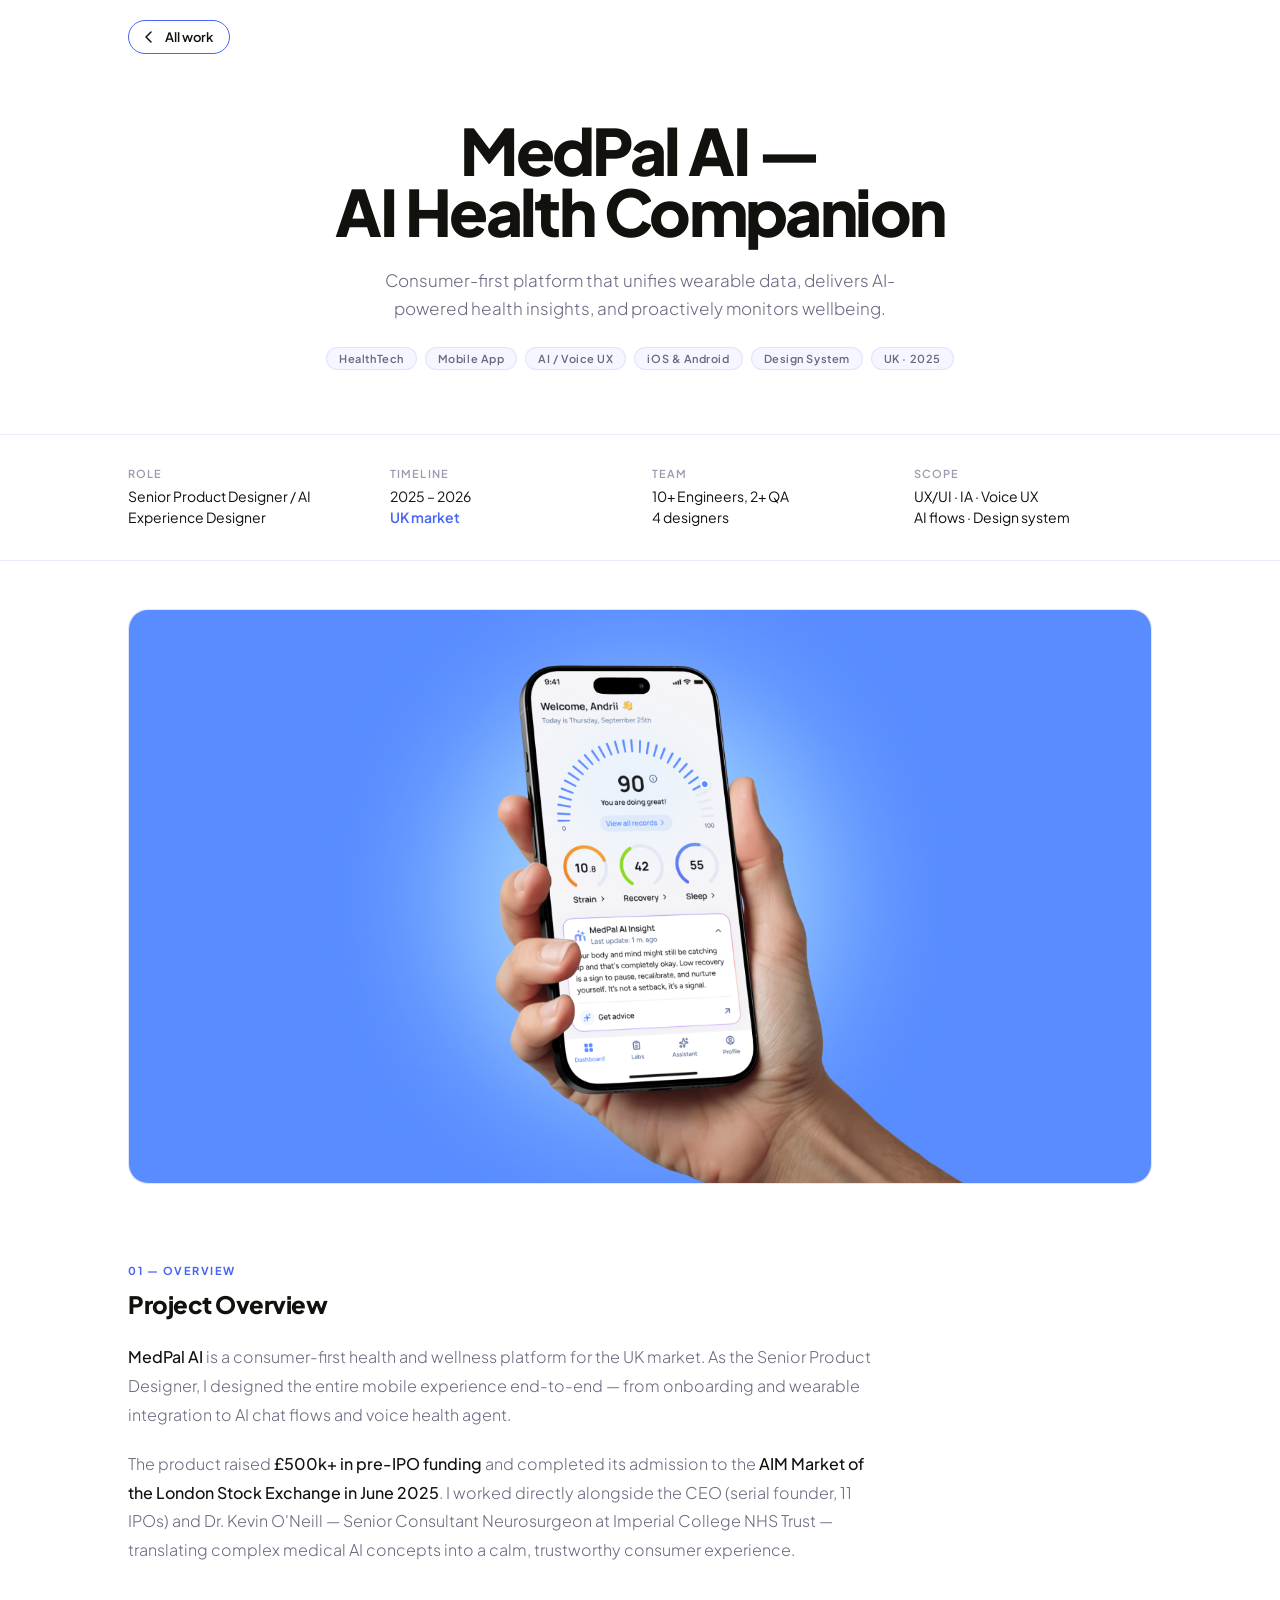
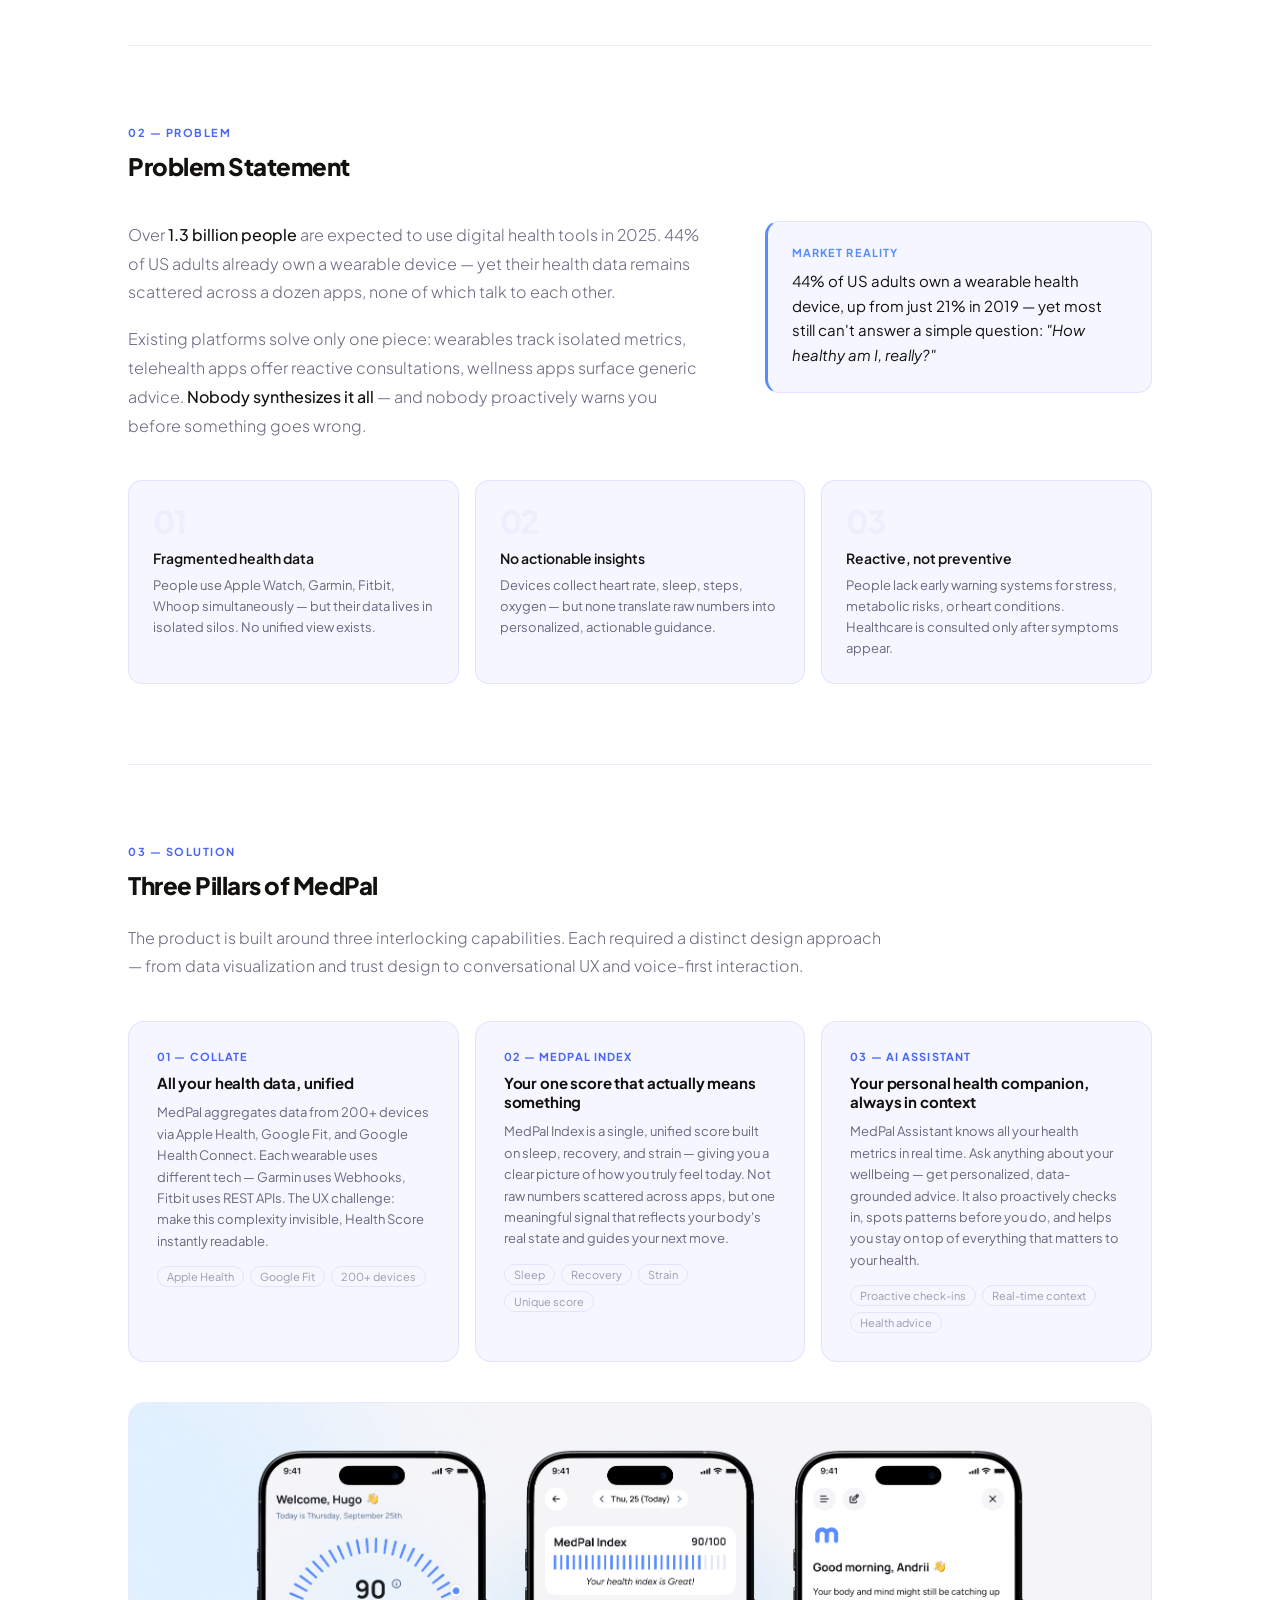
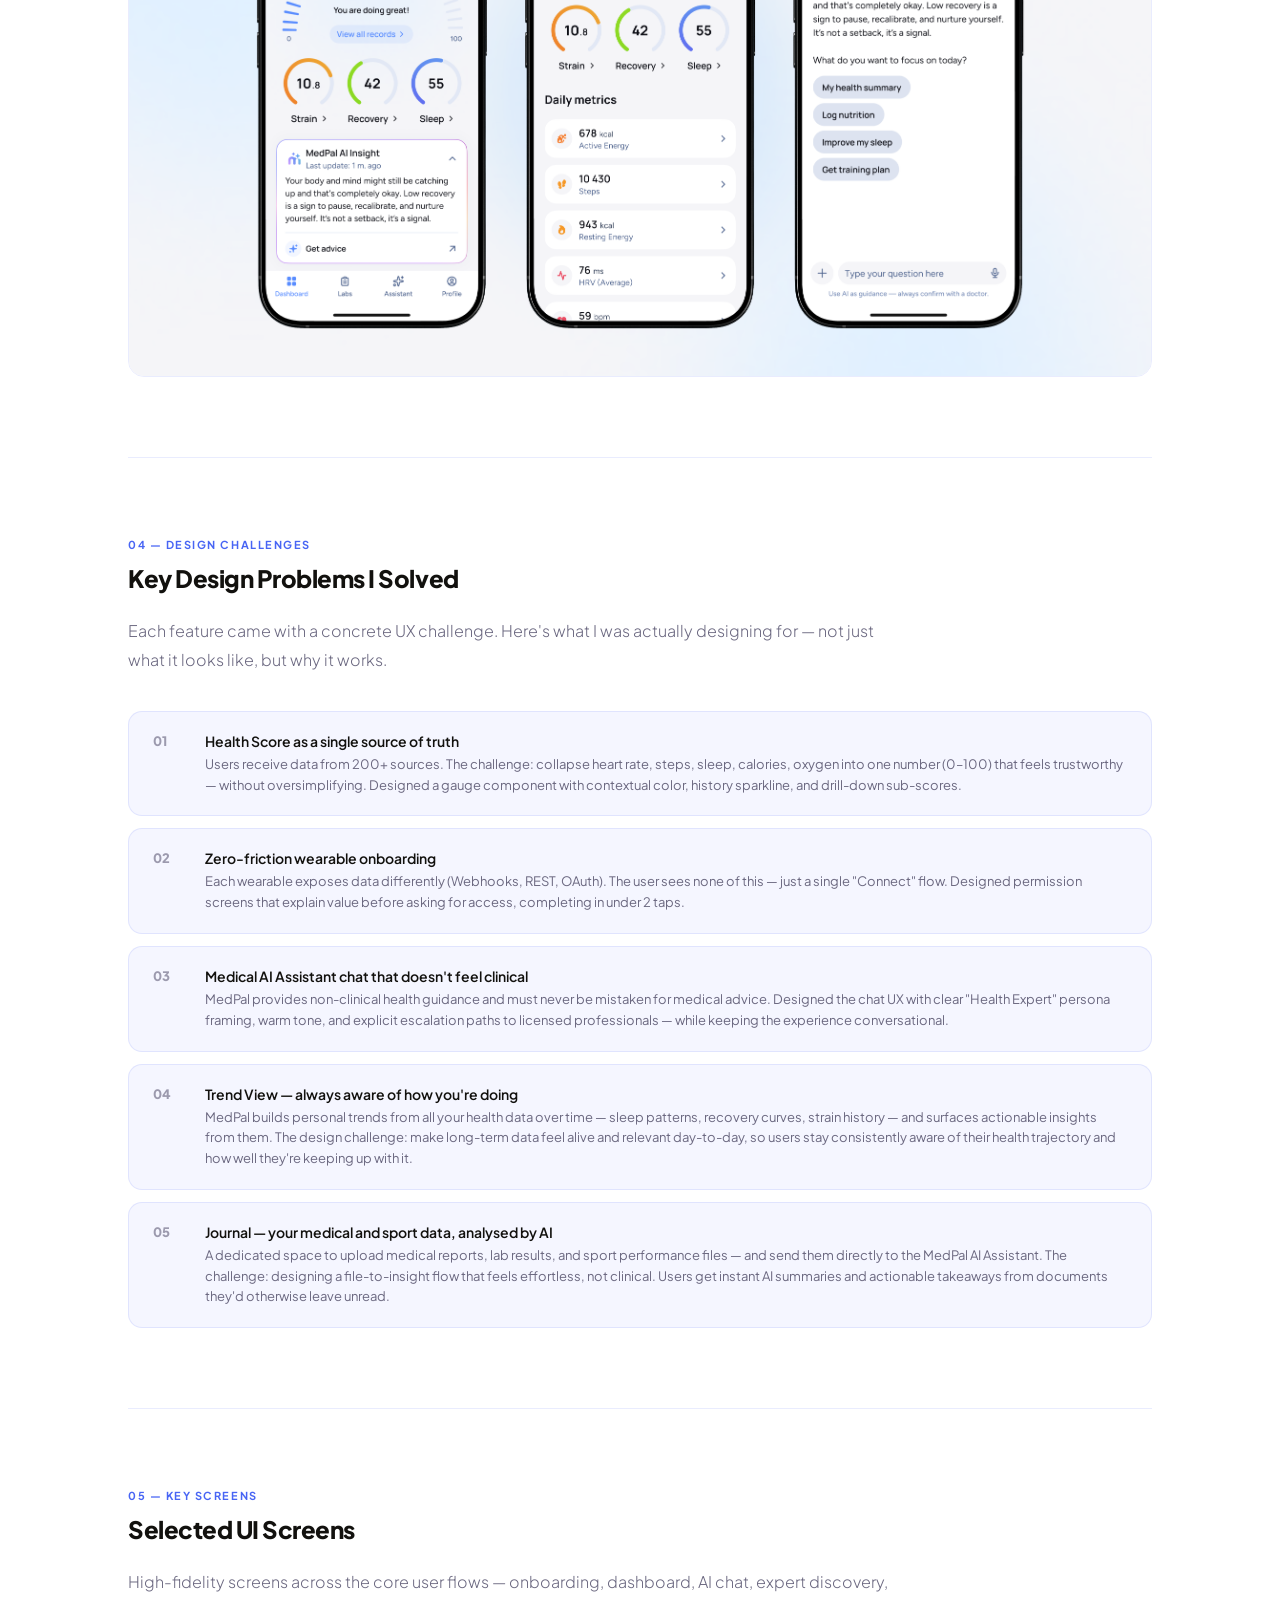
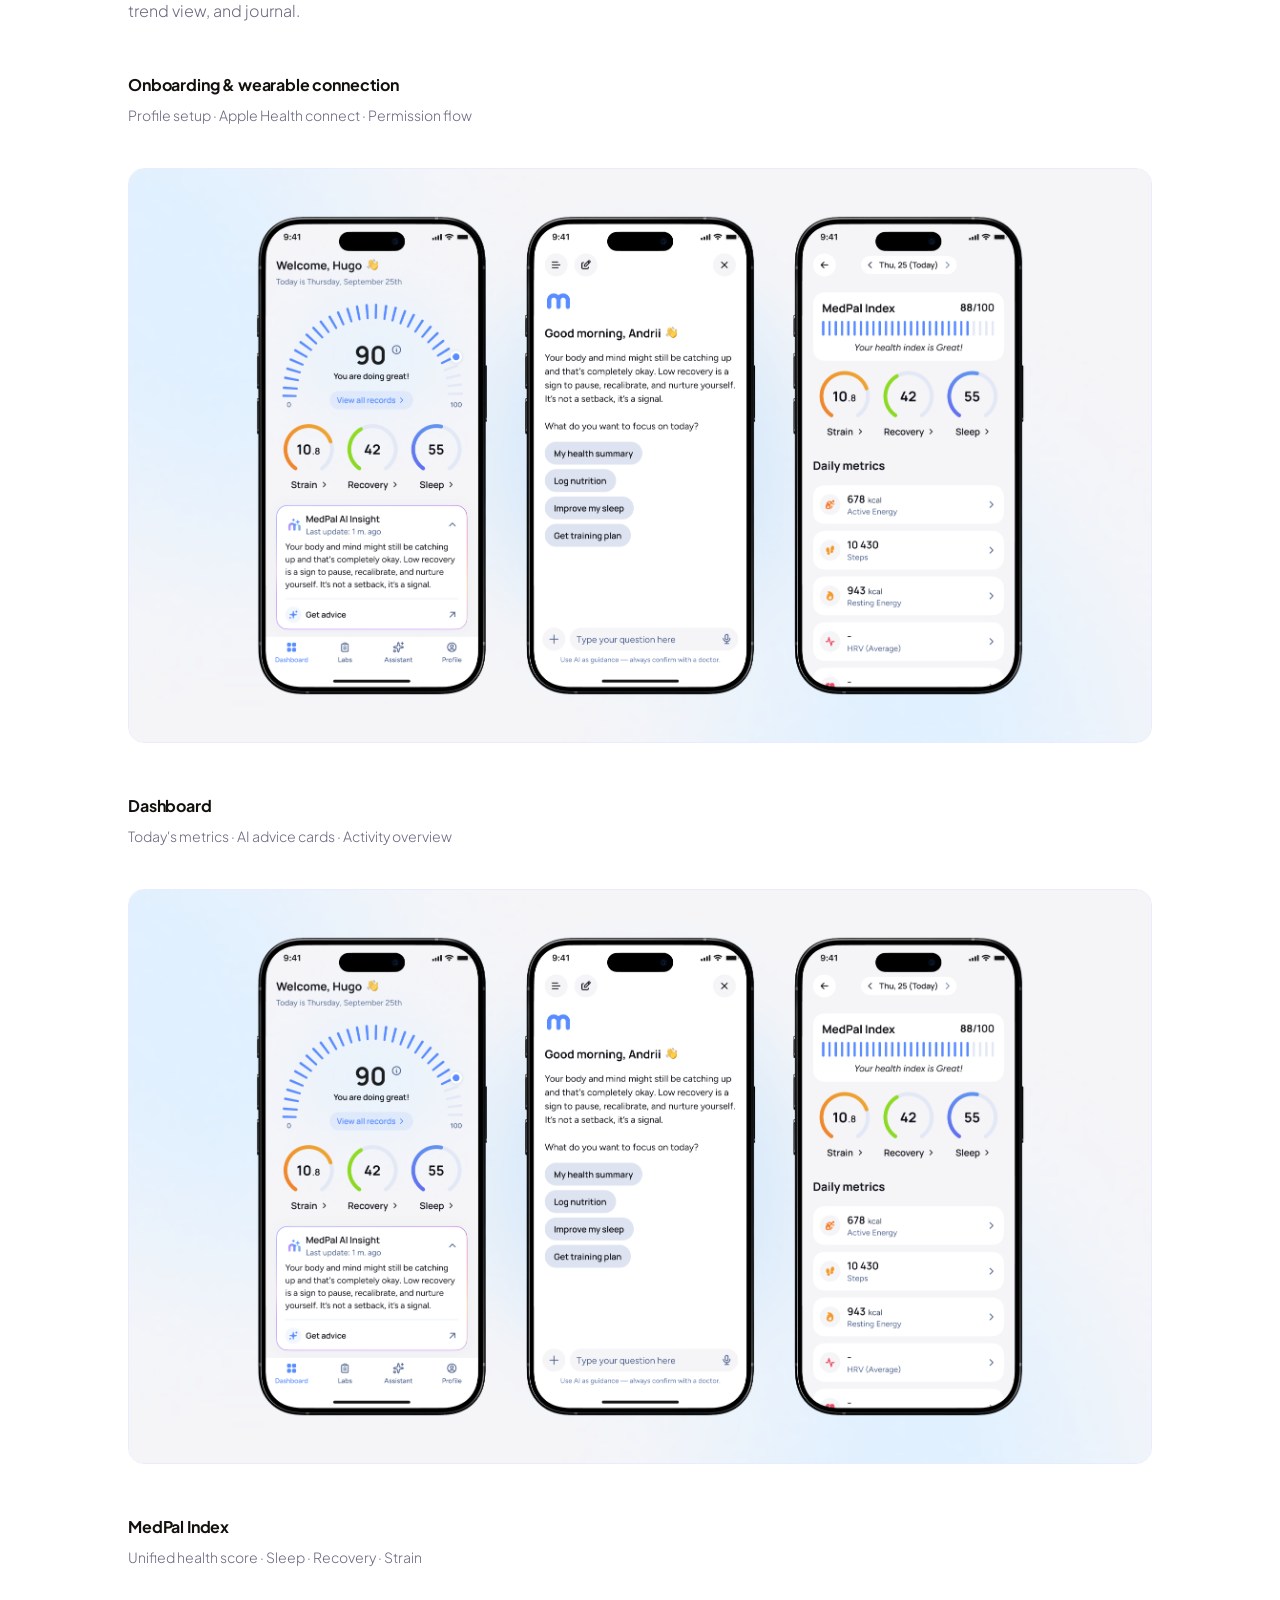
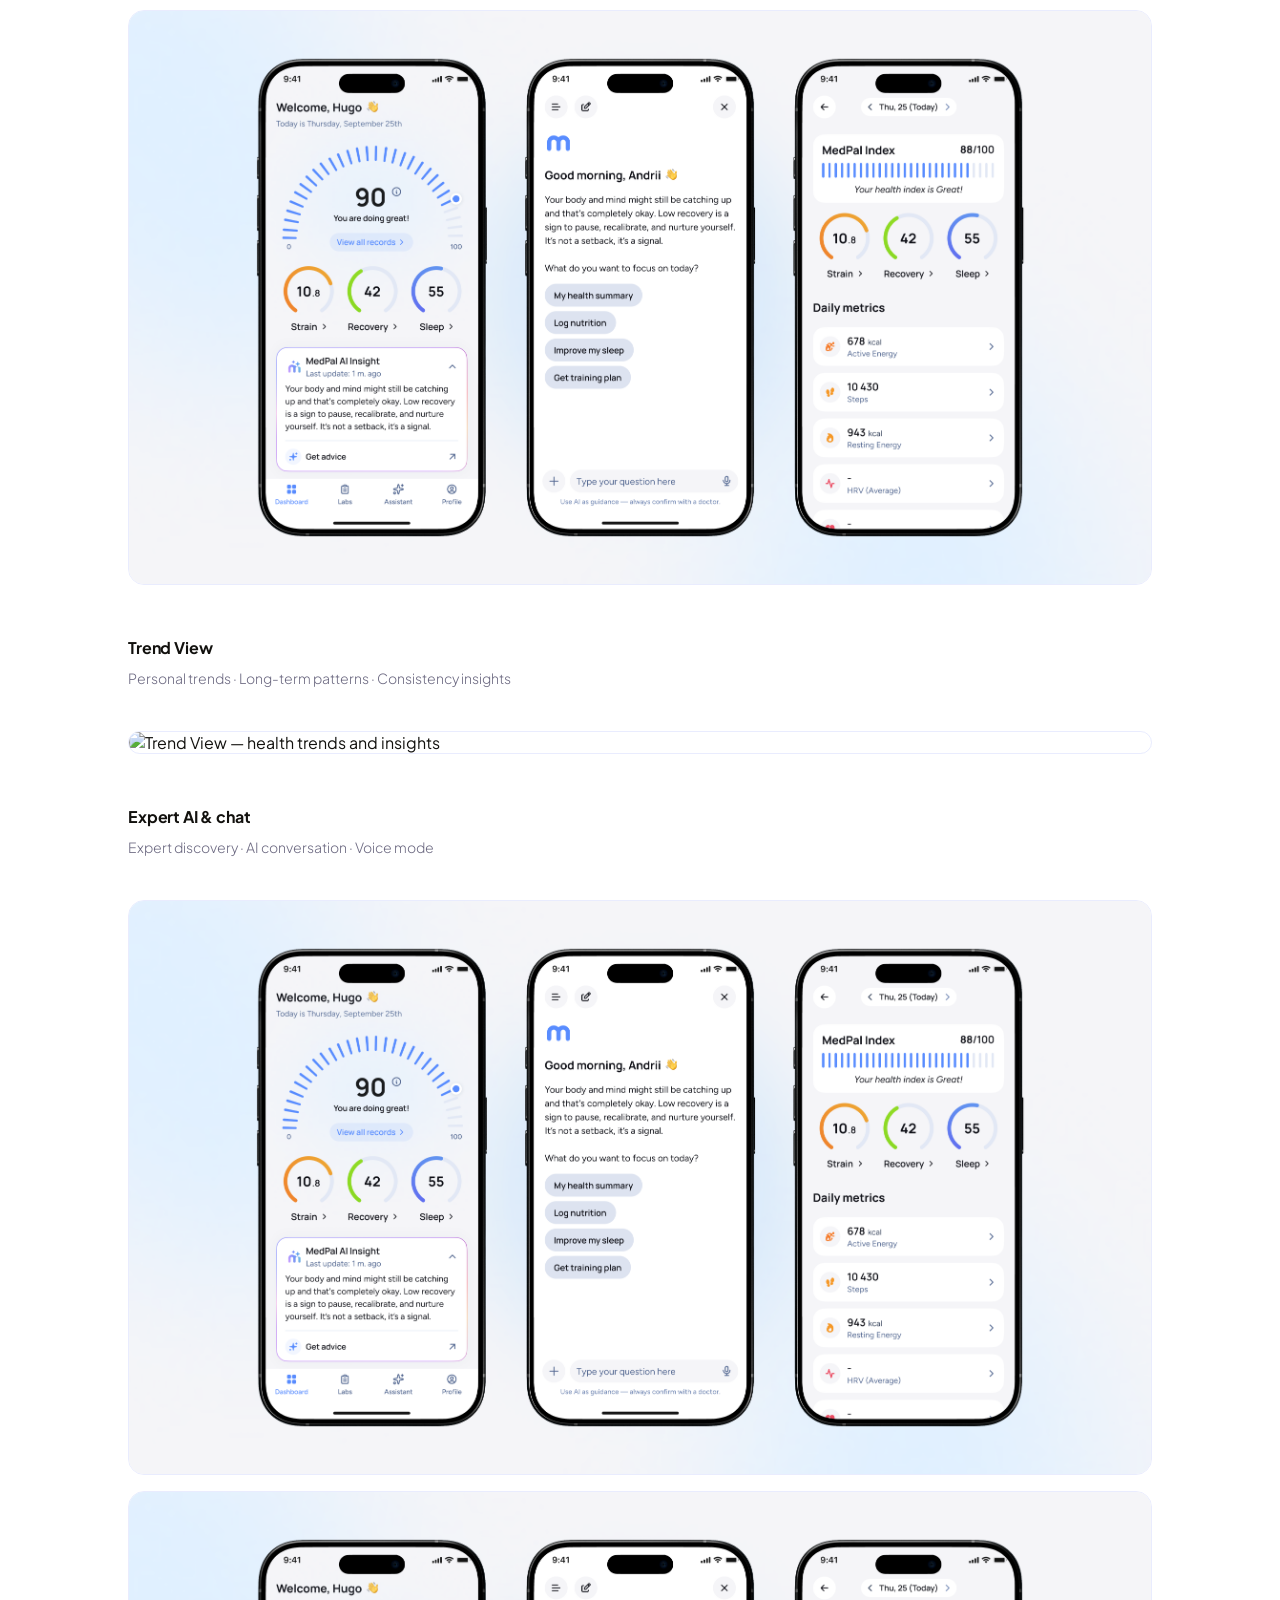
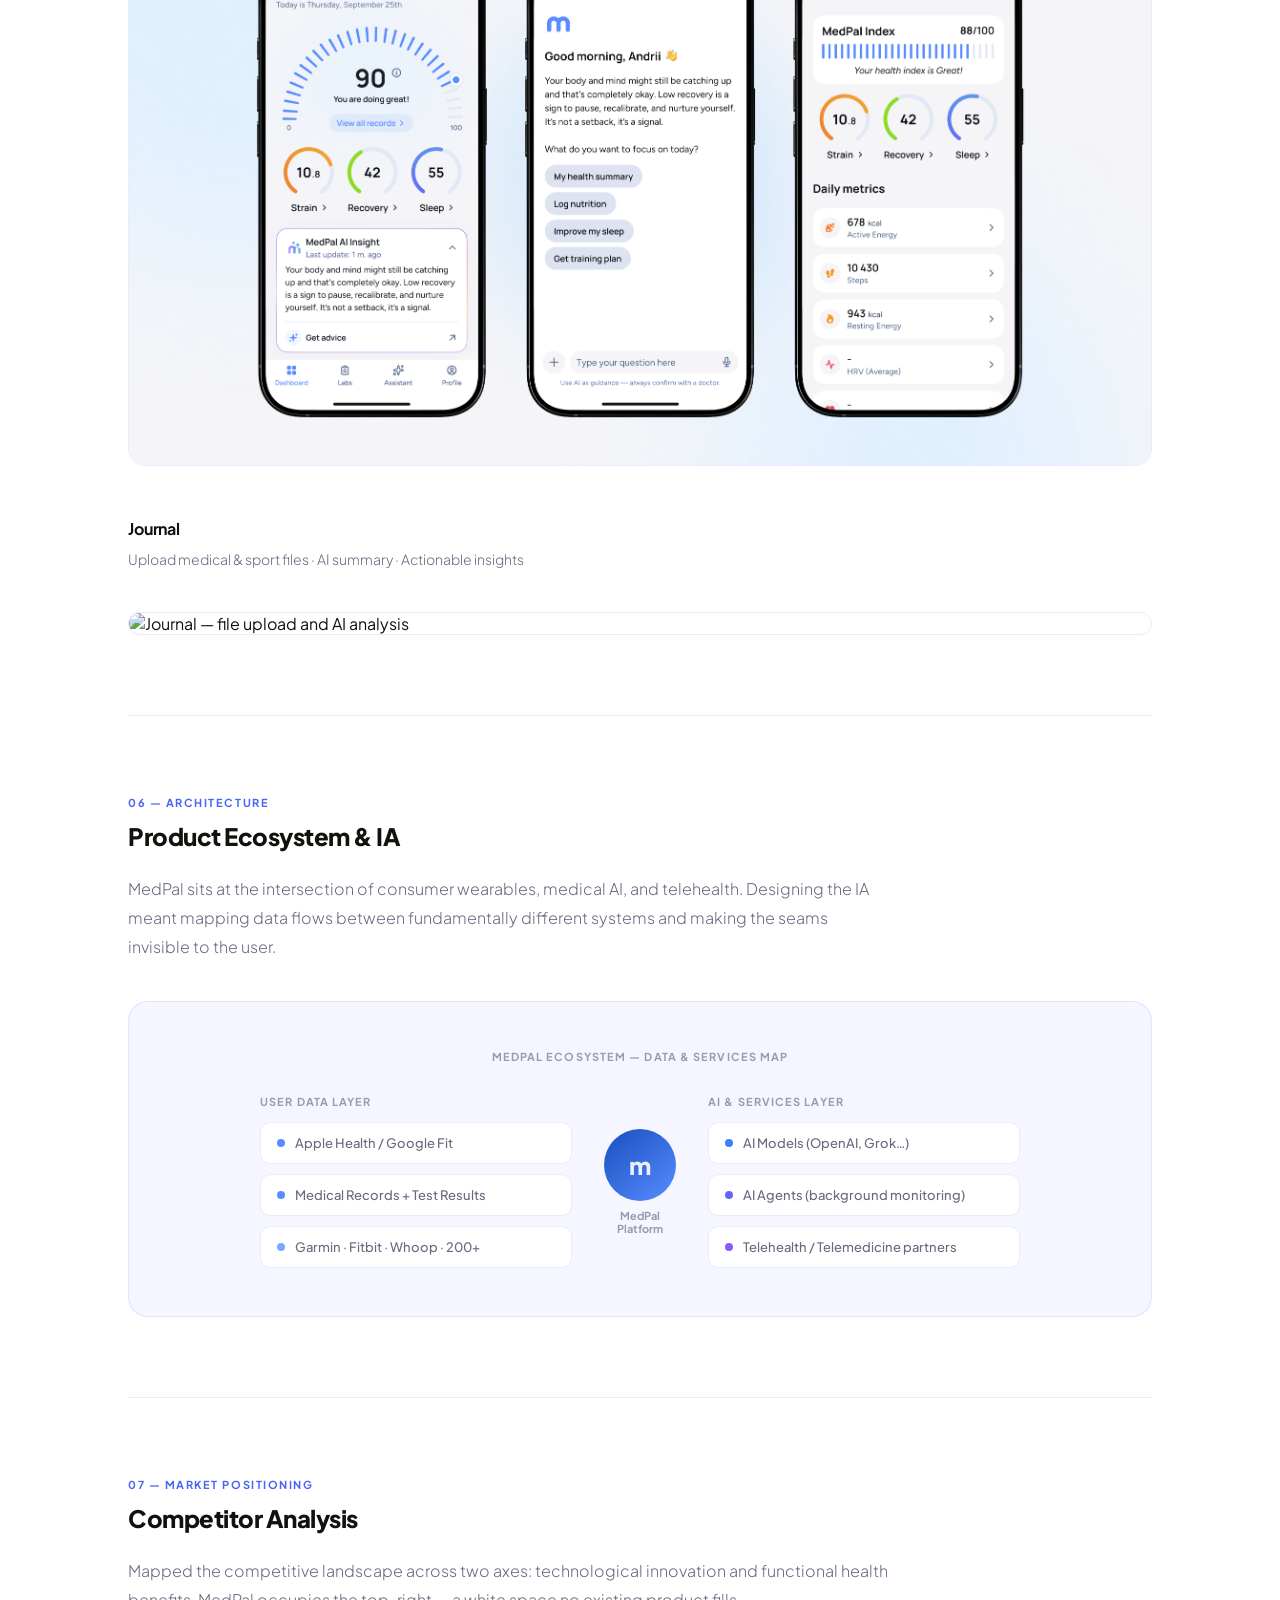
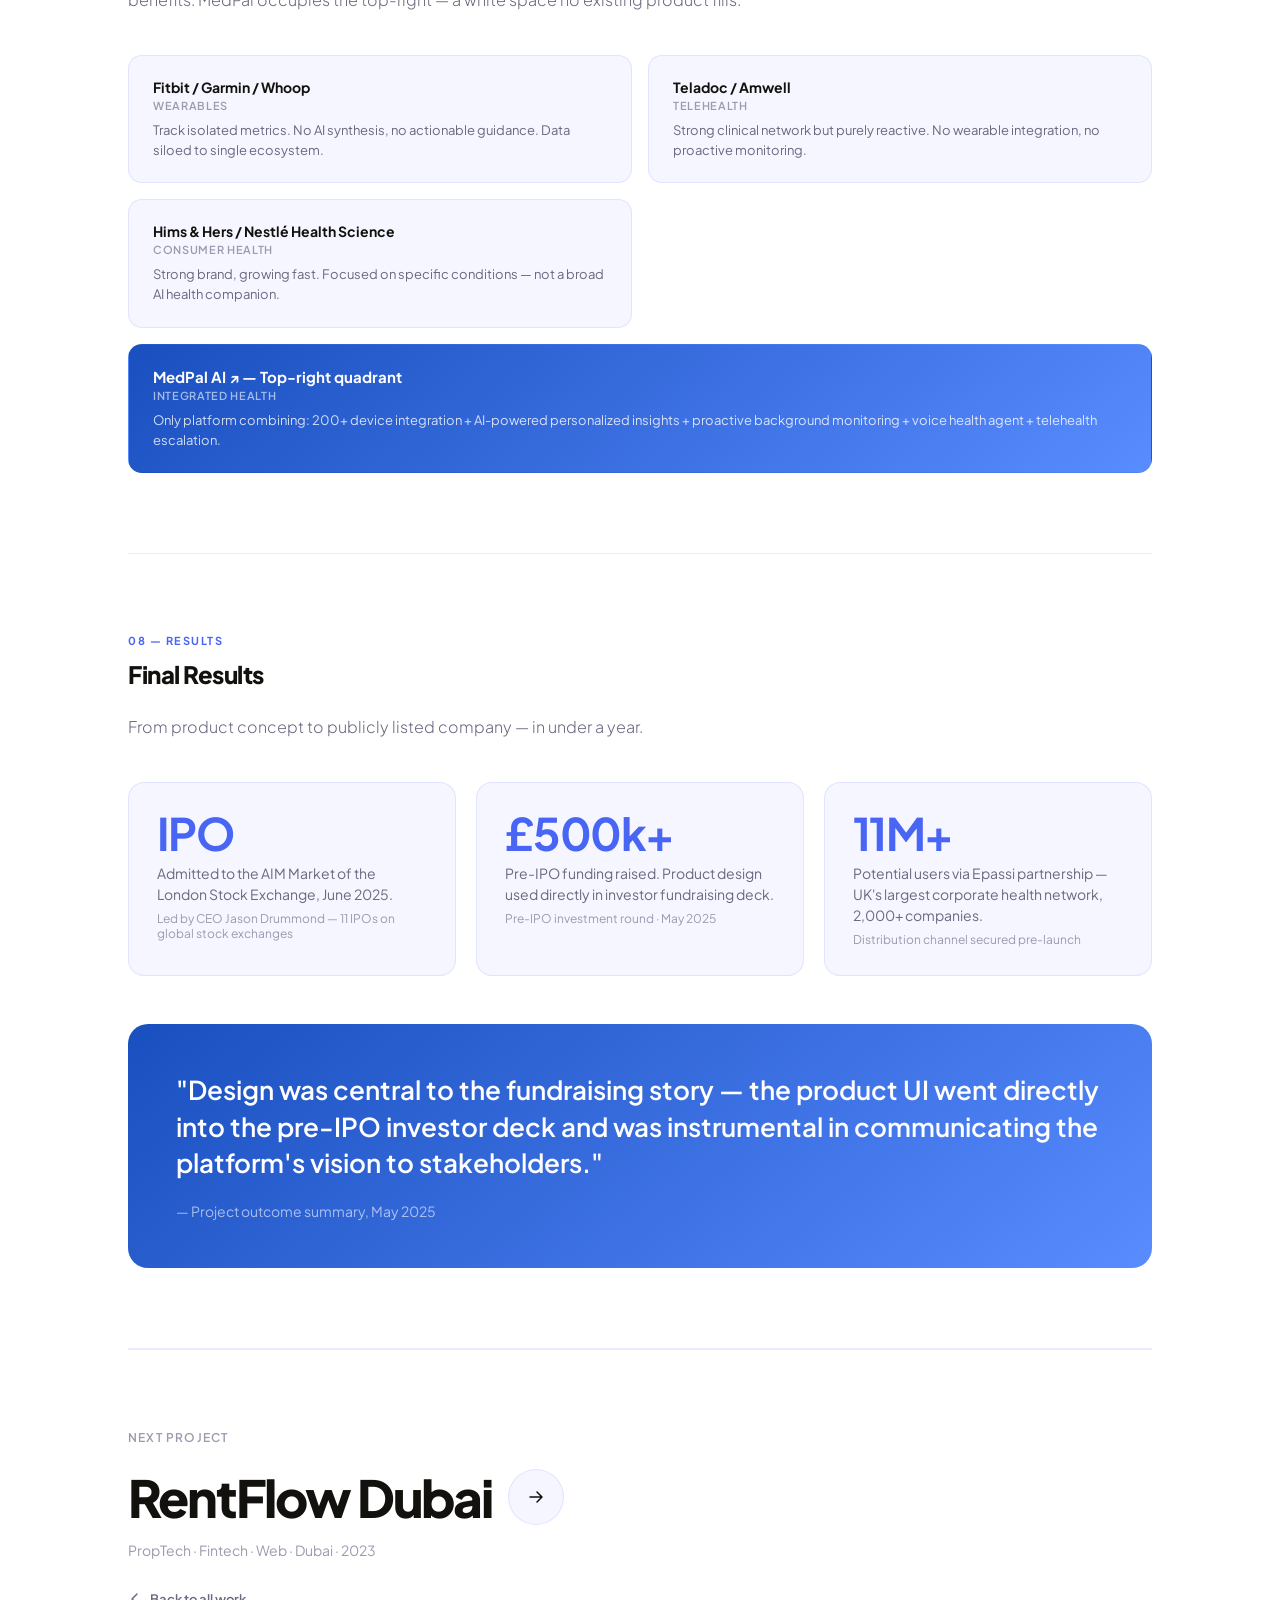
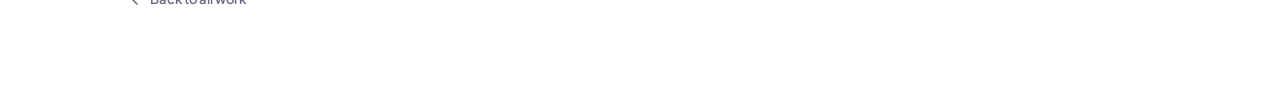
==== commit f84c947c: "Add files via upload" ====
--- a/medpal.html
+++ b/medpal.html
@@ -533,22 +533,22 @@
       <div class="ch-card">
         <div class="ch-num">03</div>
         <div>
-          <div class="ch-title">Medical AI chat that doesn't feel clinical</div>
+          <div class="ch-title">Medical AI Assistant chat that doesn't feel clinical</div>
           <div class="ch-text">MedPal provides non-clinical health guidance and must never be mistaken for medical advice. Designed the chat UX with clear "Health Expert" persona framing, warm tone, and explicit escalation paths to licensed professionals — while keeping the experience conversational.</div>
         </div>
       </div>
       <div class="ch-card">
         <div class="ch-num">04</div>
         <div>
-          <div class="ch-title">Expert profiles — trust through design</div>
-          <div class="ch-text">AI experts are represented as named specialists with real credentials, patient counts, and specializations. Designed profile cards that establish authority at a glance — credential badges, experience counters, specialty color-coding.</div>
+          <div class="ch-title">Trend View — always aware of how you're doing</div>
+          <div class="ch-text">MedPal builds personal trends from all your health data over time — sleep patterns, recovery curves, strain history — and surfaces actionable insights from them. The design challenge: make long-term data feel alive and relevant day-to-day, so users stay consistently aware of their health trajectory and how well they're keeping up with it.</div>
         </div>
       </div>
       <div class="ch-card">
         <div class="ch-num">05</div>
         <div>
-          <div class="ch-title">Voice UX for health — a new interaction paradigm</div>
-          <div class="ch-text">Designing a voice-first health agent required rethinking the visual layer entirely. Designed a minimal listening state, animated waveform, and contextual response cards — visual and voice as complementary modalities, not competing ones.</div>
+          <div class="ch-title">Journal — your medical and sport data, analysed by AI</div>
+          <div class="ch-text">A dedicated space to upload medical reports, lab results, and sport performance files — and send them directly to the MedPal AI Assistant. The challenge: designing a file-to-insight flow that feels effortless, not clinical. Users get instant AI summaries and actionable takeaways from documents they'd otherwise leave unread.</div>
         </div>
       </div>
     </div>
@@ -558,7 +558,7 @@
   <div class="cs-section reveal">
     <div class="cs-section-label">05 — Key Screens</div>
     <h2 class="cs-section-title">Selected UI Screens</h2>
-    <p class="cs-text">High-fidelity screens across the core user flows — onboarding, dashboard, AI chat, and expert discovery.</p>
+    <p class="cs-text">High-fidelity screens across the core user flows — onboarding, dashboard, AI chat, expert discovery, trend view, and journal.</p>
 
     <h3 style="font-family:'Plus Jakarta Sans',sans-serif;font-size:16px;font-weight:700;letter-spacing:-.01em;margin-top:48px;margin-bottom:8px;">Onboarding & wearable connection</h3>
     <p class="cs-text" style="font-size:14px;margin-bottom:0;">Profile setup · Apple Health connect · Permission flow</p>
@@ -568,14 +568,22 @@
     <p class="cs-text" style="font-size:14px;margin-bottom:0;">Today's metrics · AI advice cards · Activity overview</p>
     <img src="assets/img/medpal/screens-dashboard.png" alt="Dashboard screens" class="cs-img-full reveal">
 
-    <h3 style="font-family:'Plus Jakarta Sans',sans-serif;font-size:16px;font-weight:700;letter-spacing:-.01em;margin-top:52px;margin-bottom:8px;">Health Score</h3>
-    <p class="cs-text" style="font-size:14px;margin-bottom:0;">Unified Health Score · Sub-scores · History</p>
+    <h3 style="font-family:'Plus Jakarta Sans',sans-serif;font-size:16px;font-weight:700;letter-spacing:-.01em;margin-top:52px;margin-bottom:8px;">MedPal Index</h3>
+    <p class="cs-text" style="font-size:14px;margin-bottom:0;">Unified health score · Sleep · Recovery · Strain</p>
     <img src="assets/img/medpal/screens-health-score.png" alt="Health Score screens" class="cs-img-full reveal">
+
+    <h3 style="font-family:'Plus Jakarta Sans',sans-serif;font-size:16px;font-weight:700;letter-spacing:-.01em;margin-top:52px;margin-bottom:8px;">Trend View</h3>
+    <p class="cs-text" style="font-size:14px;margin-bottom:0;">Personal trends · Long-term patterns · Consistency insights</p>
+    <img src="assets/img/medpal/screens-trends.png" alt="Trend View — health trends and insights" class="cs-img-full reveal">
 
     <h3 style="font-family:'Plus Jakarta Sans',sans-serif;font-size:16px;font-weight:700;letter-spacing:-.01em;margin-top:52px;margin-bottom:8px;">Expert AI & chat</h3>
     <p class="cs-text" style="font-size:14px;margin-bottom:0;">Expert discovery · AI conversation · Voice mode</p>
     <img src="assets/img/medpal/screens-experts.png" alt="Expert AI — specialist roster and profiles" class="cs-img-full reveal">
     <img src="assets/img/medpal/screens-chat.png" alt="AI chat and voice health agent" class="cs-img-full reveal" style="margin-top:16px;">
+
+    <h3 style="font-family:'Plus Jakarta Sans',sans-serif;font-size:16px;font-weight:700;letter-spacing:-.01em;margin-top:52px;margin-bottom:8px;">Journal</h3>
+    <p class="cs-text" style="font-size:14px;margin-bottom:0;">Upload medical & sport files · AI summary · Actionable insights</p>
+    <img src="assets/img/medpal/screens-journal.png" alt="Journal — file upload and AI analysis" class="cs-img-full reveal">
   </div>
 
   <!-- 06 Ecosystem -->
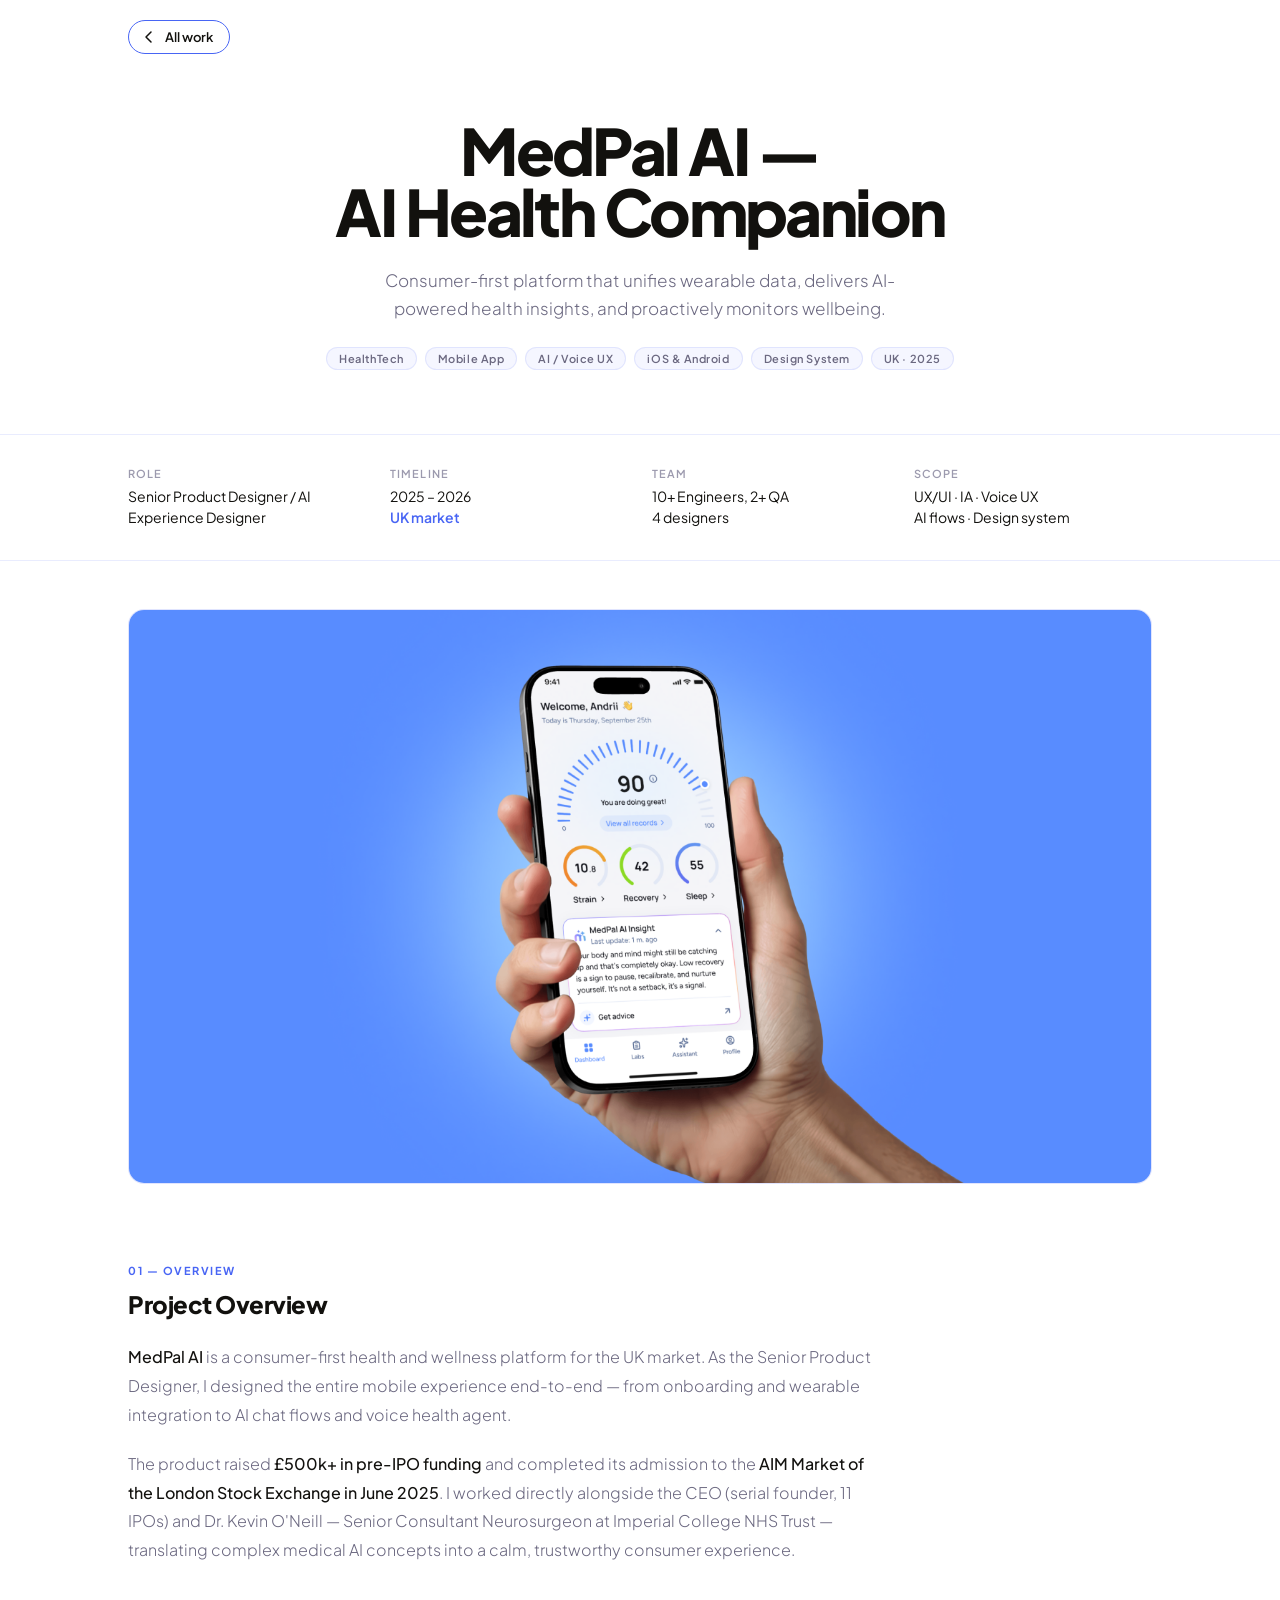
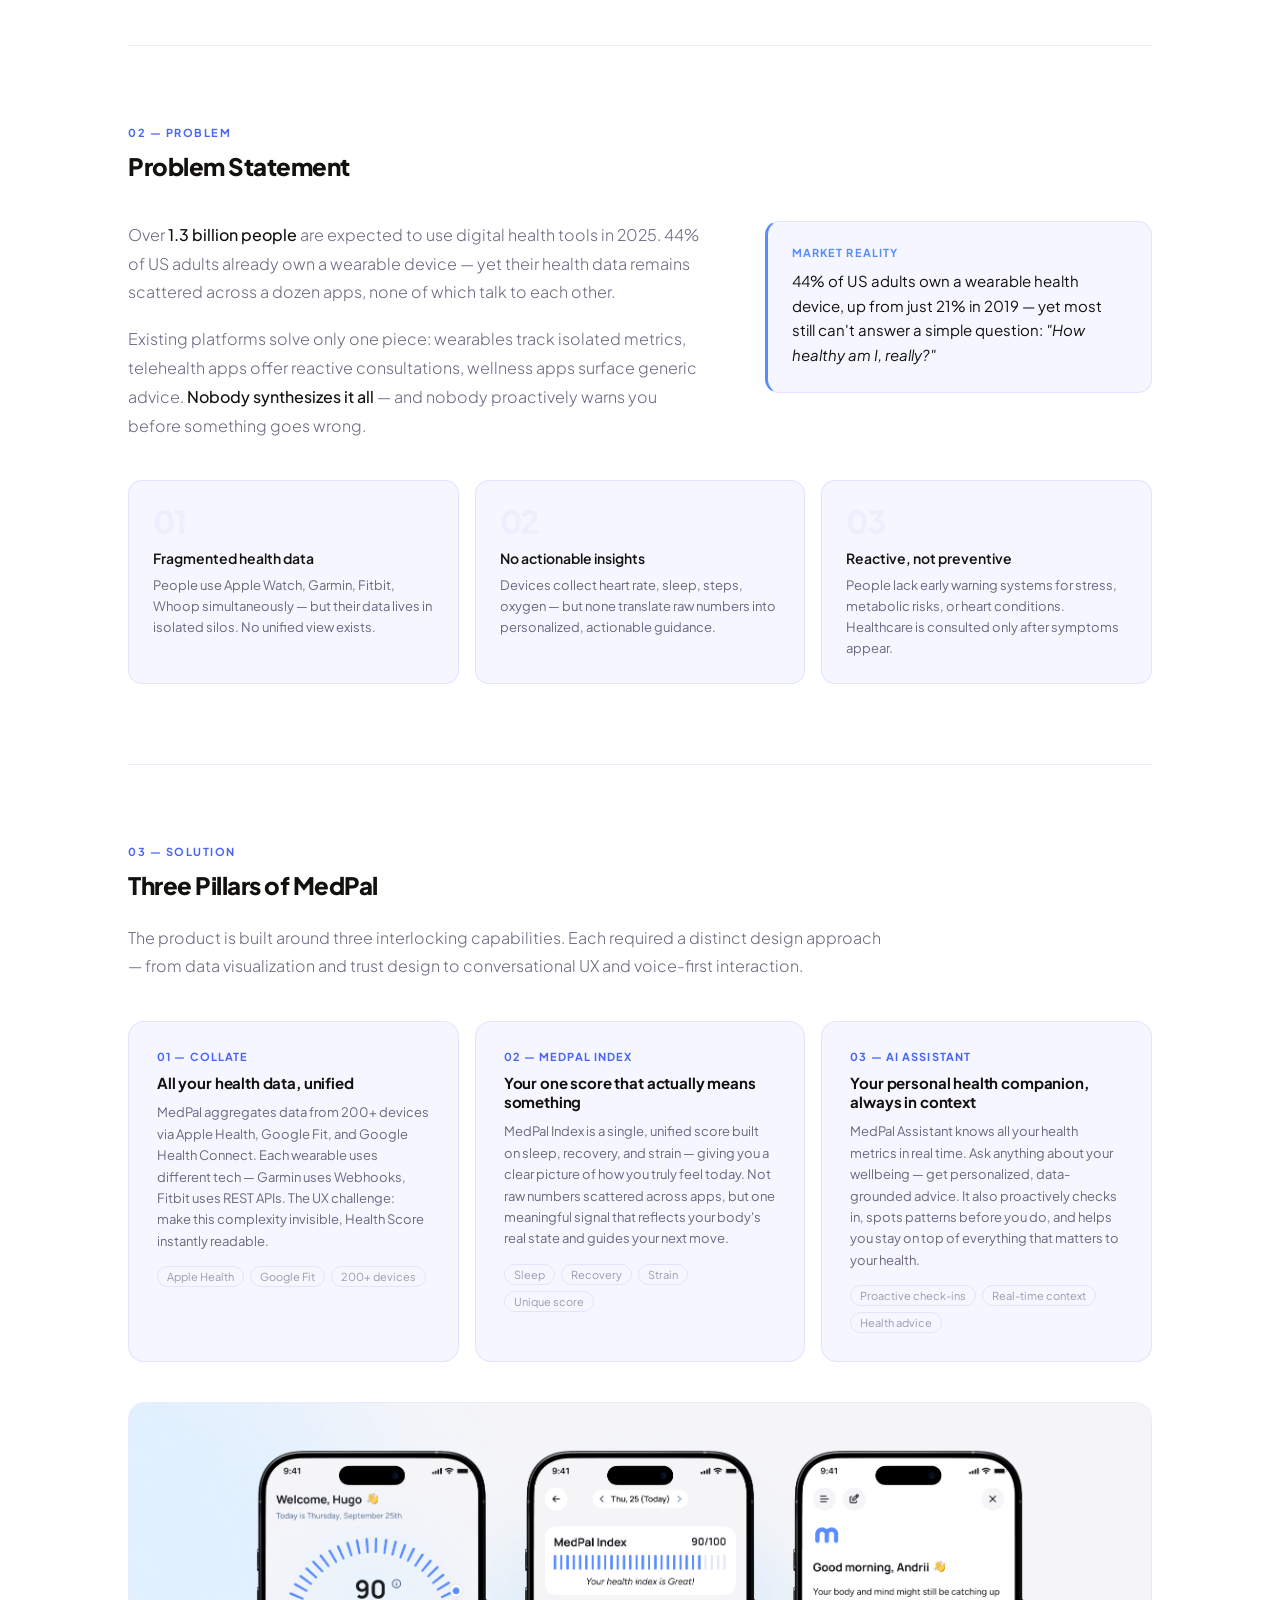
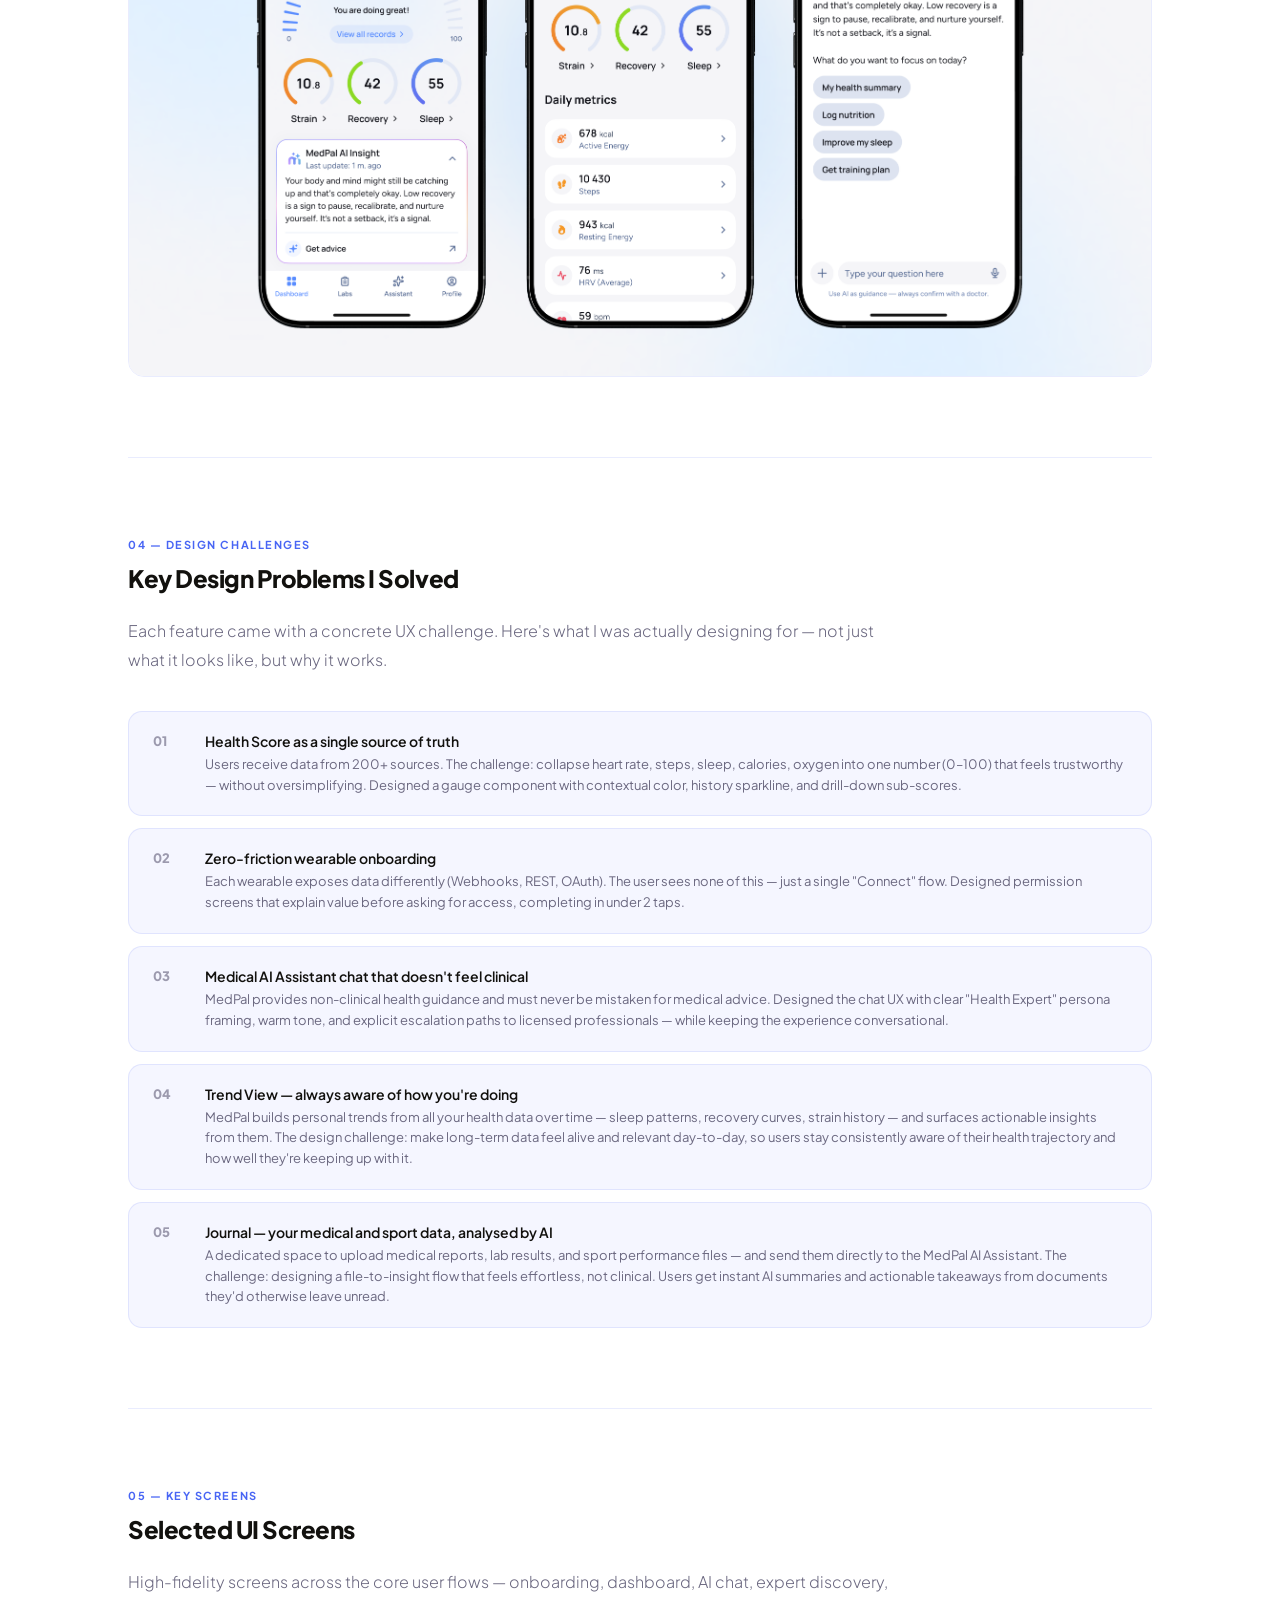
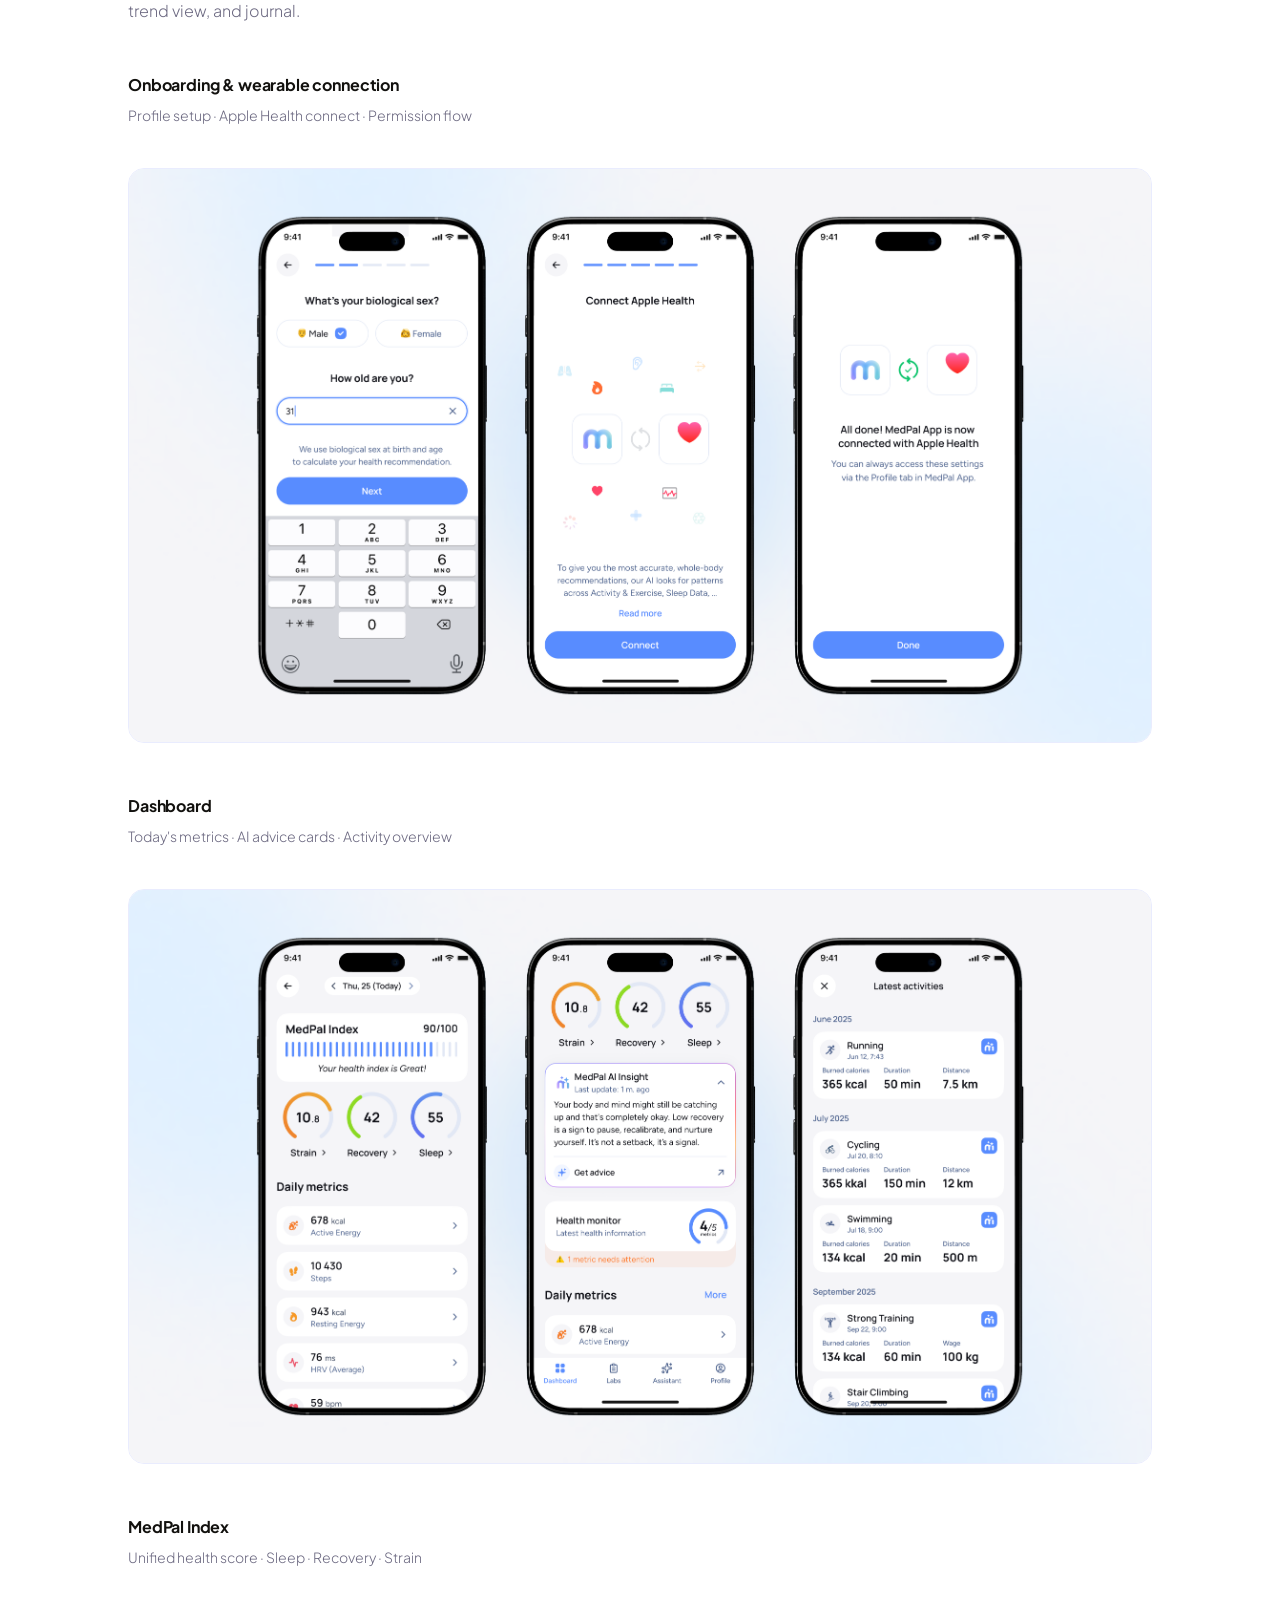
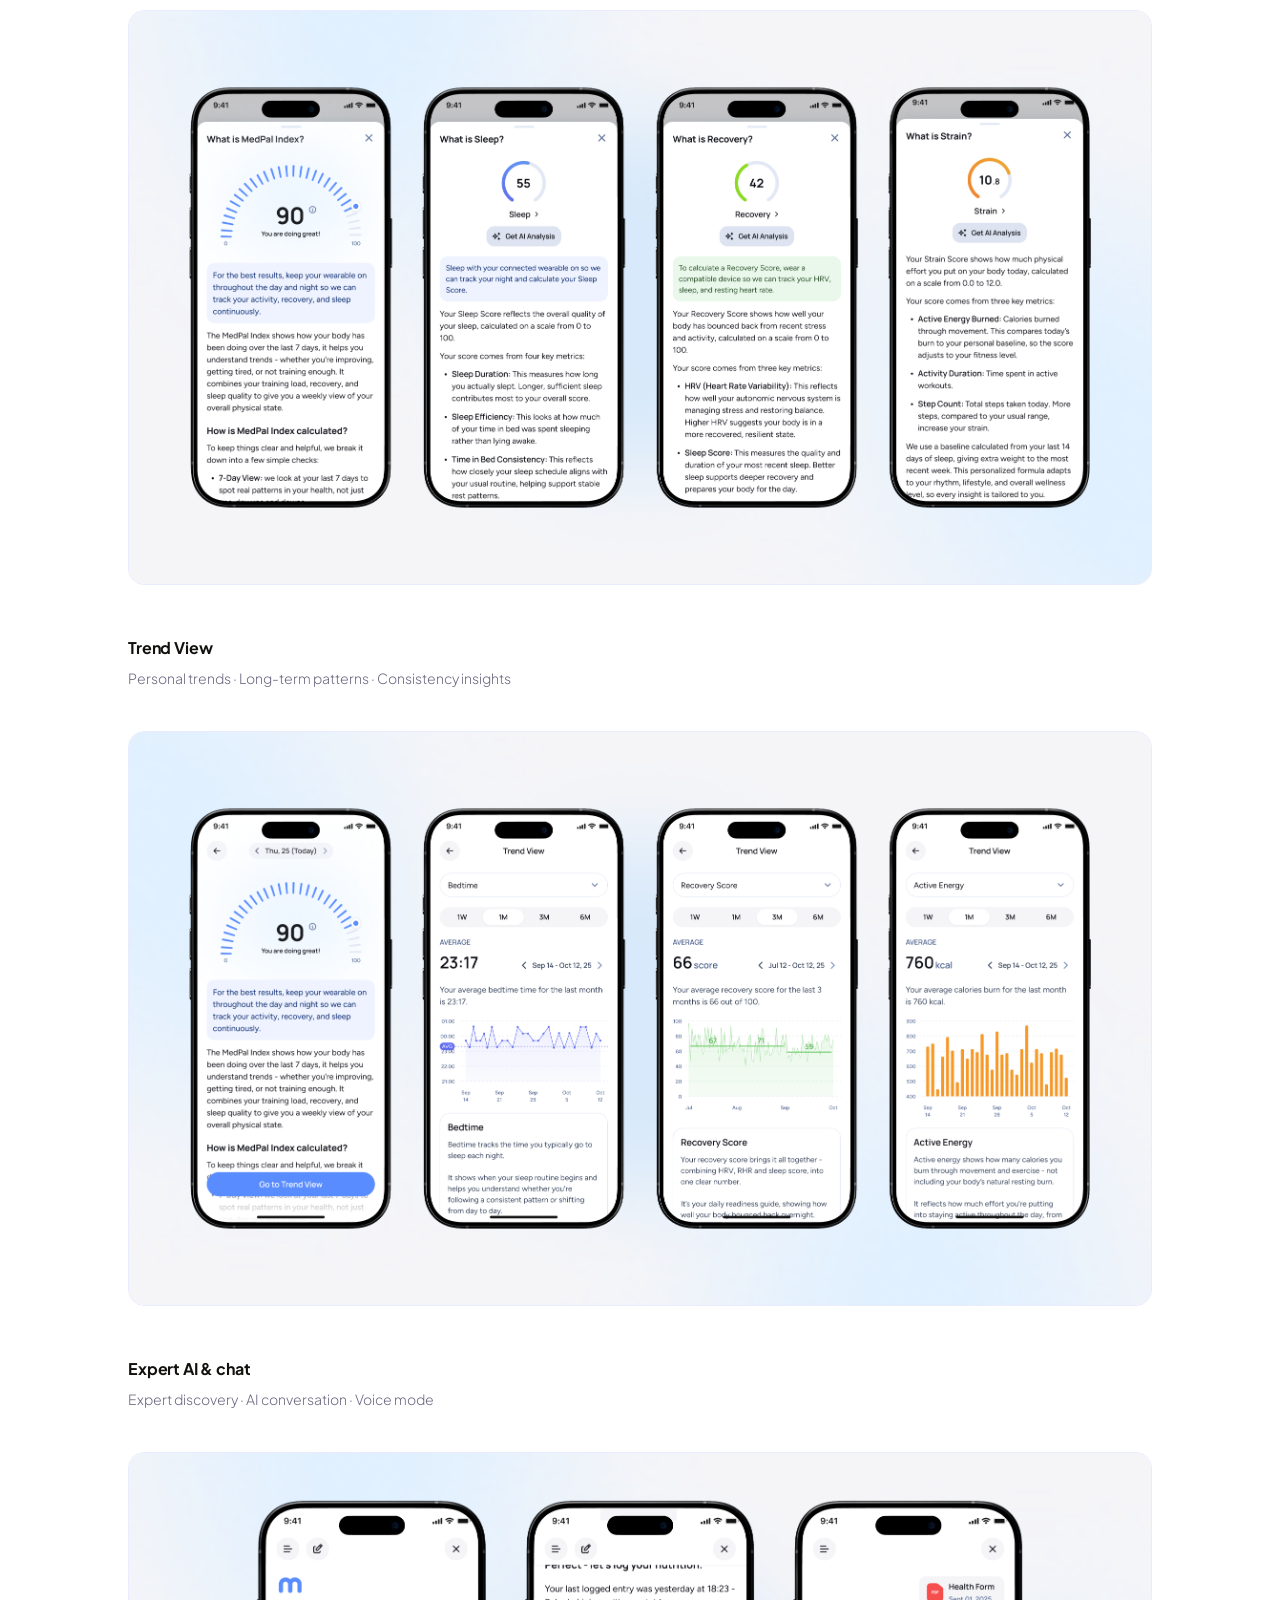
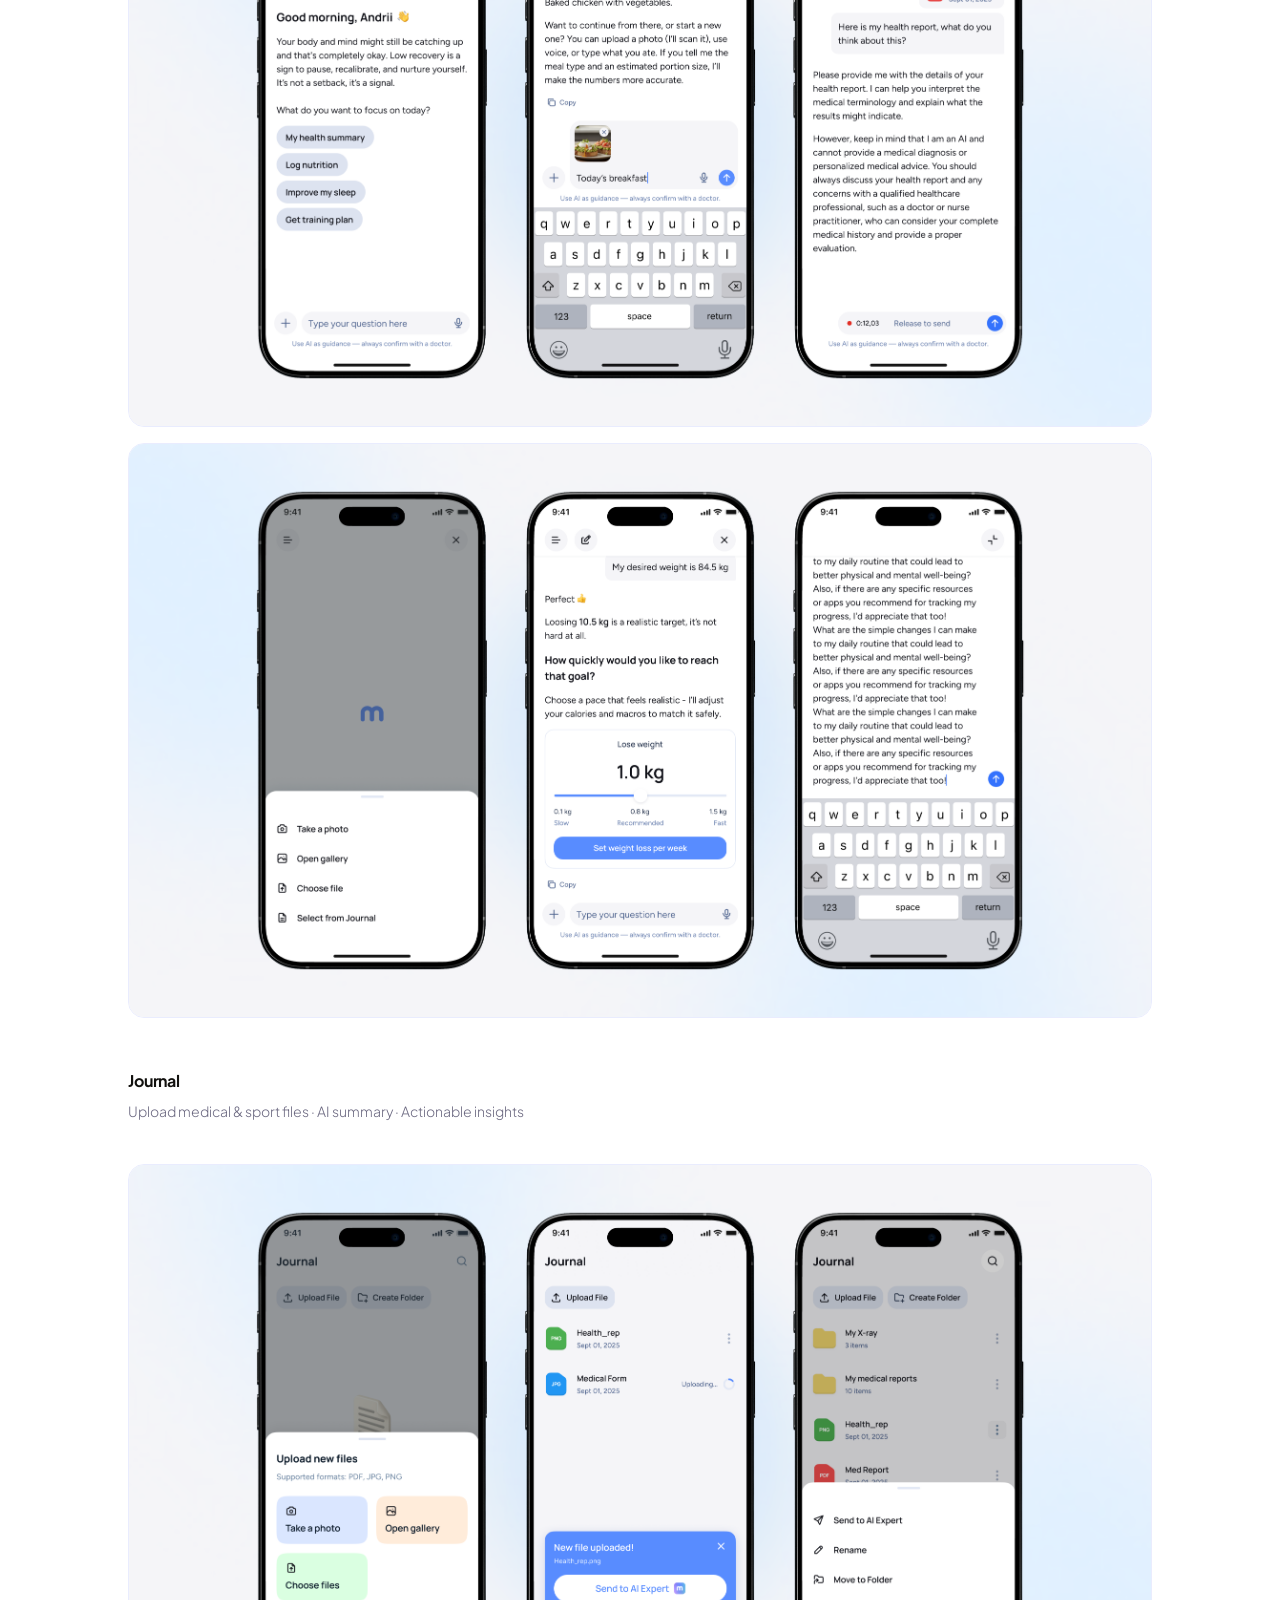
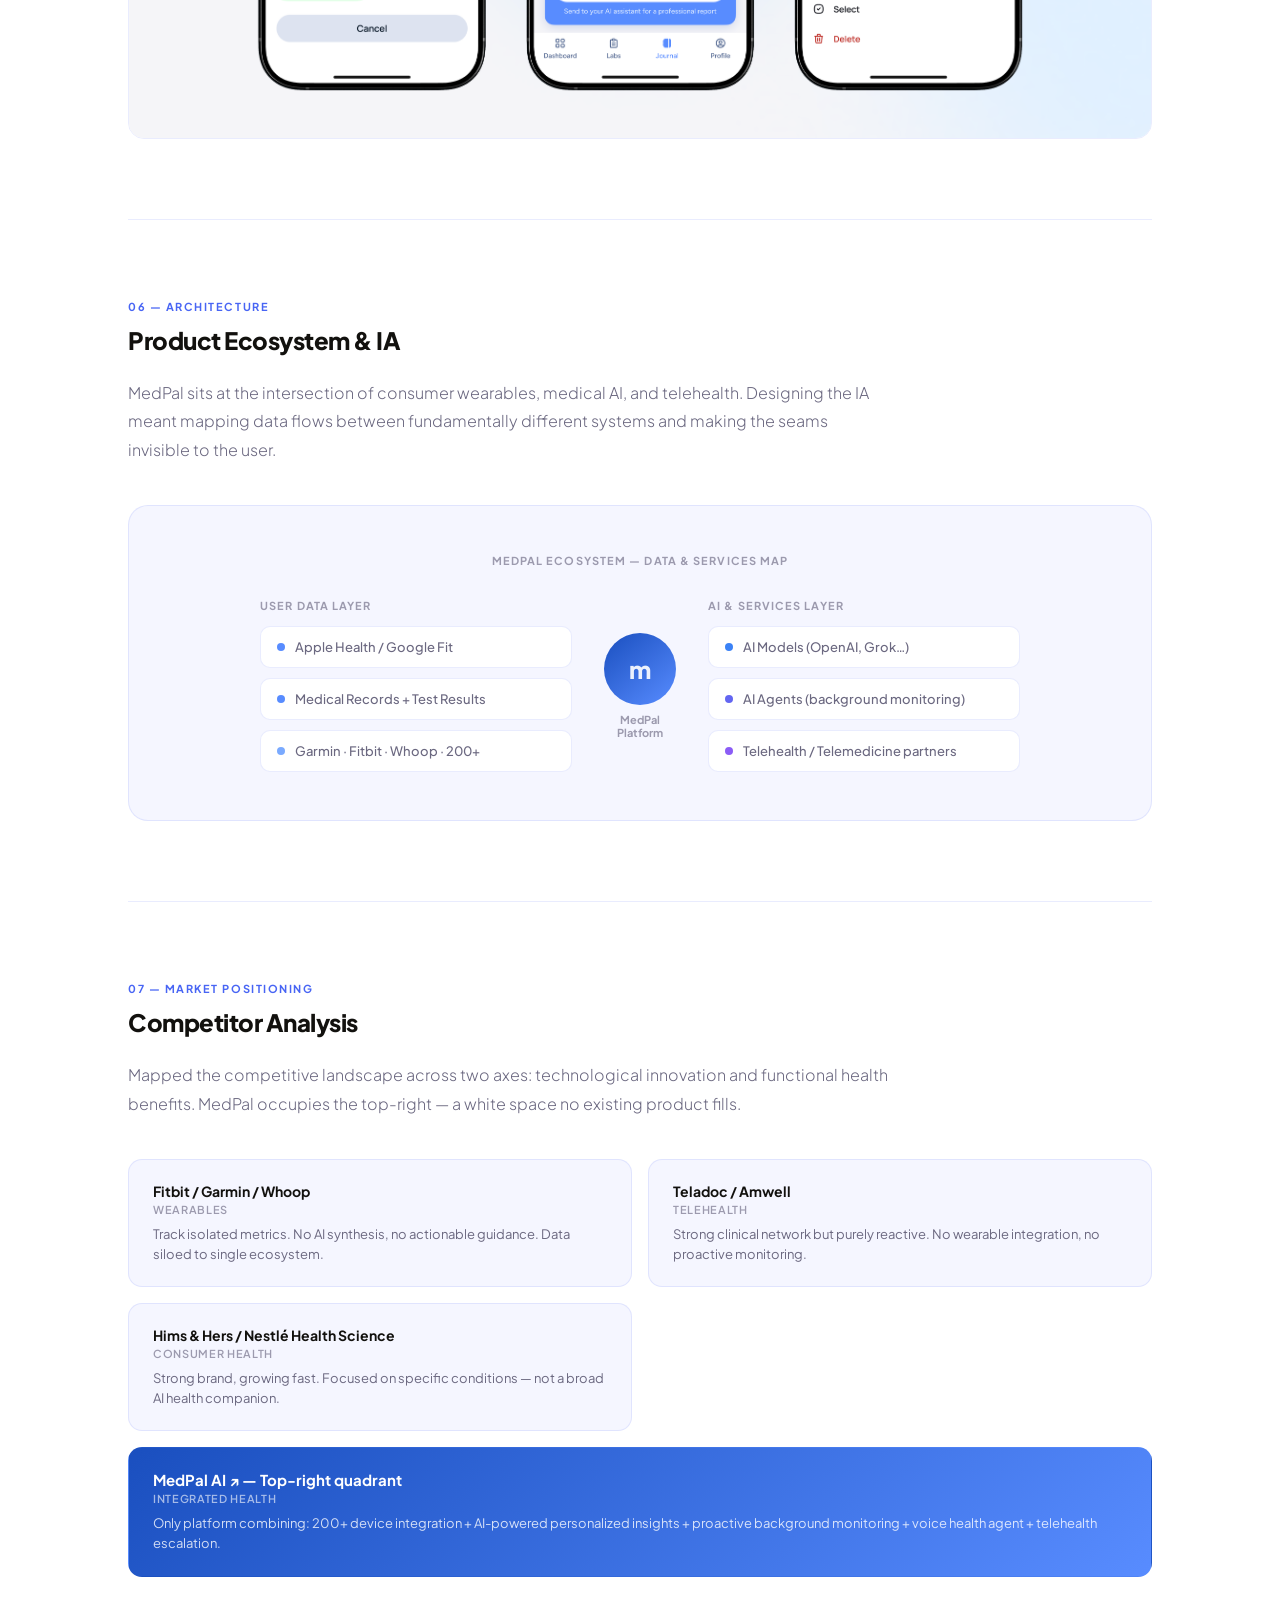
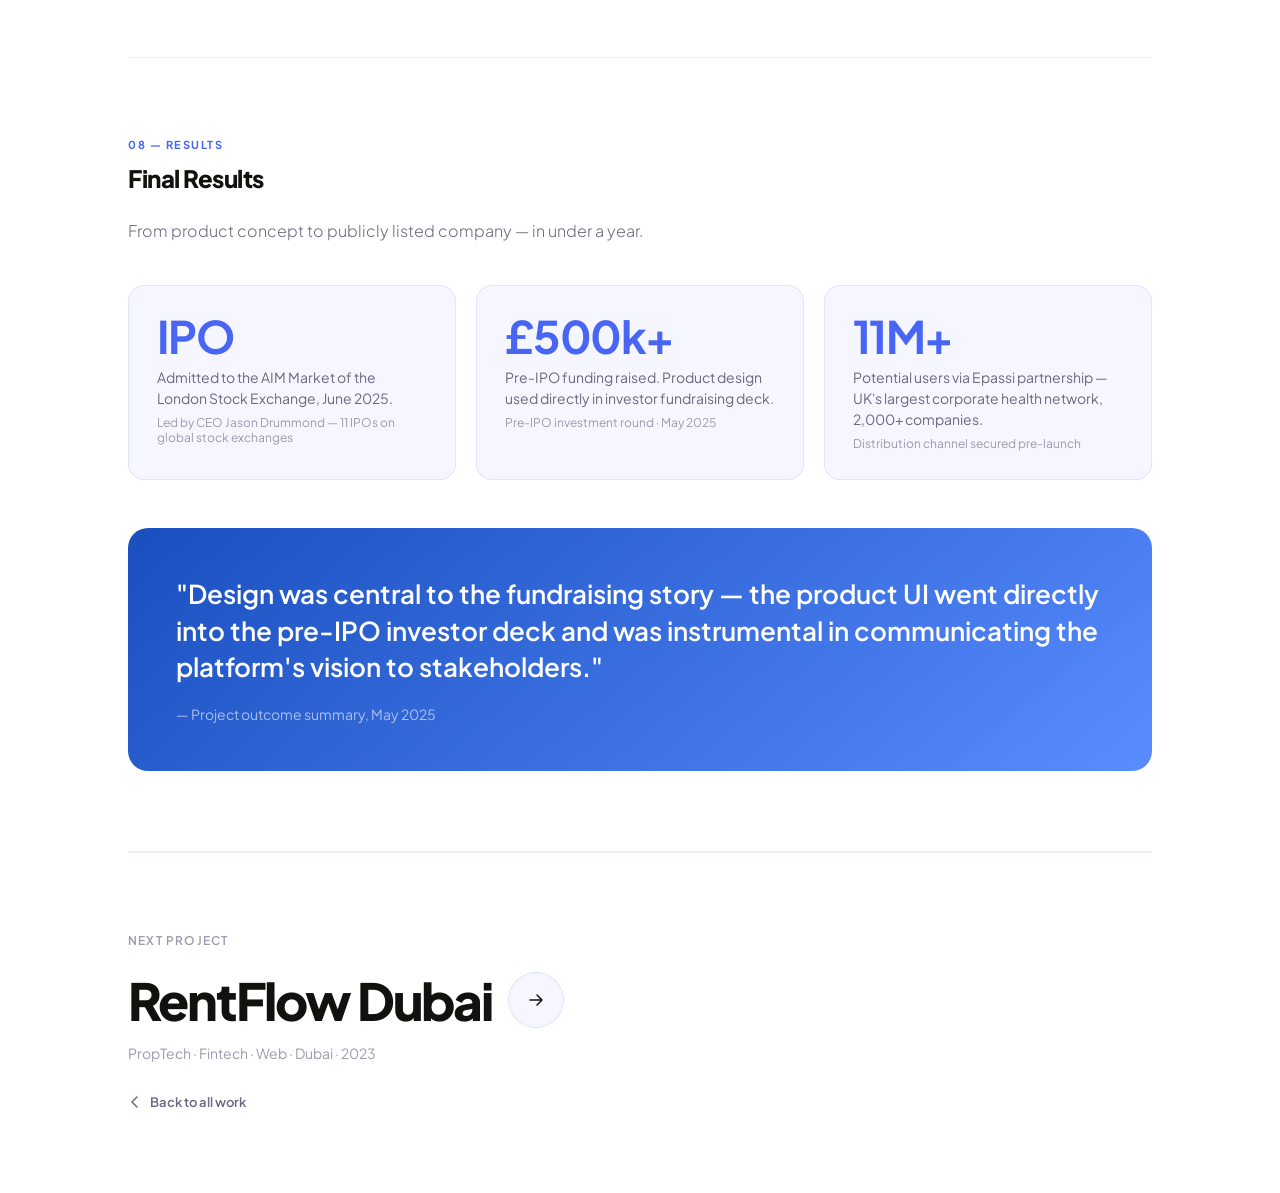
==== commit 441b1e9f: "Add files via upload" ====
--- a/medpal.html
+++ b/medpal.html
@@ -405,14 +405,12 @@
 </div>
 
 <!-- Hero banner image -->
-<div style="max-width:calc(var(--max-w) + 96px);margin:0 auto;padding:48px 48px 0;">
-  <div style="border-radius:20px;overflow:hidden;border:1px solid var(--border);background:var(--bg-2);">
+<div class="case-body">
+<div style="padding-top:48px;">
+  <div style="border-radius:16px;overflow:hidden;border:1px solid var(--border);background:var(--bg-2);">
     <img src="assets/img/medpal/hero-banner.png" alt="MedPal AI — app screens overview" style="width:100%;display:block;">
   </div>
 </div>
-
-<!-- Body -->
-<div class="case-body">
 
   <!-- 01 Overview -->
   <div class="cs-section reveal">
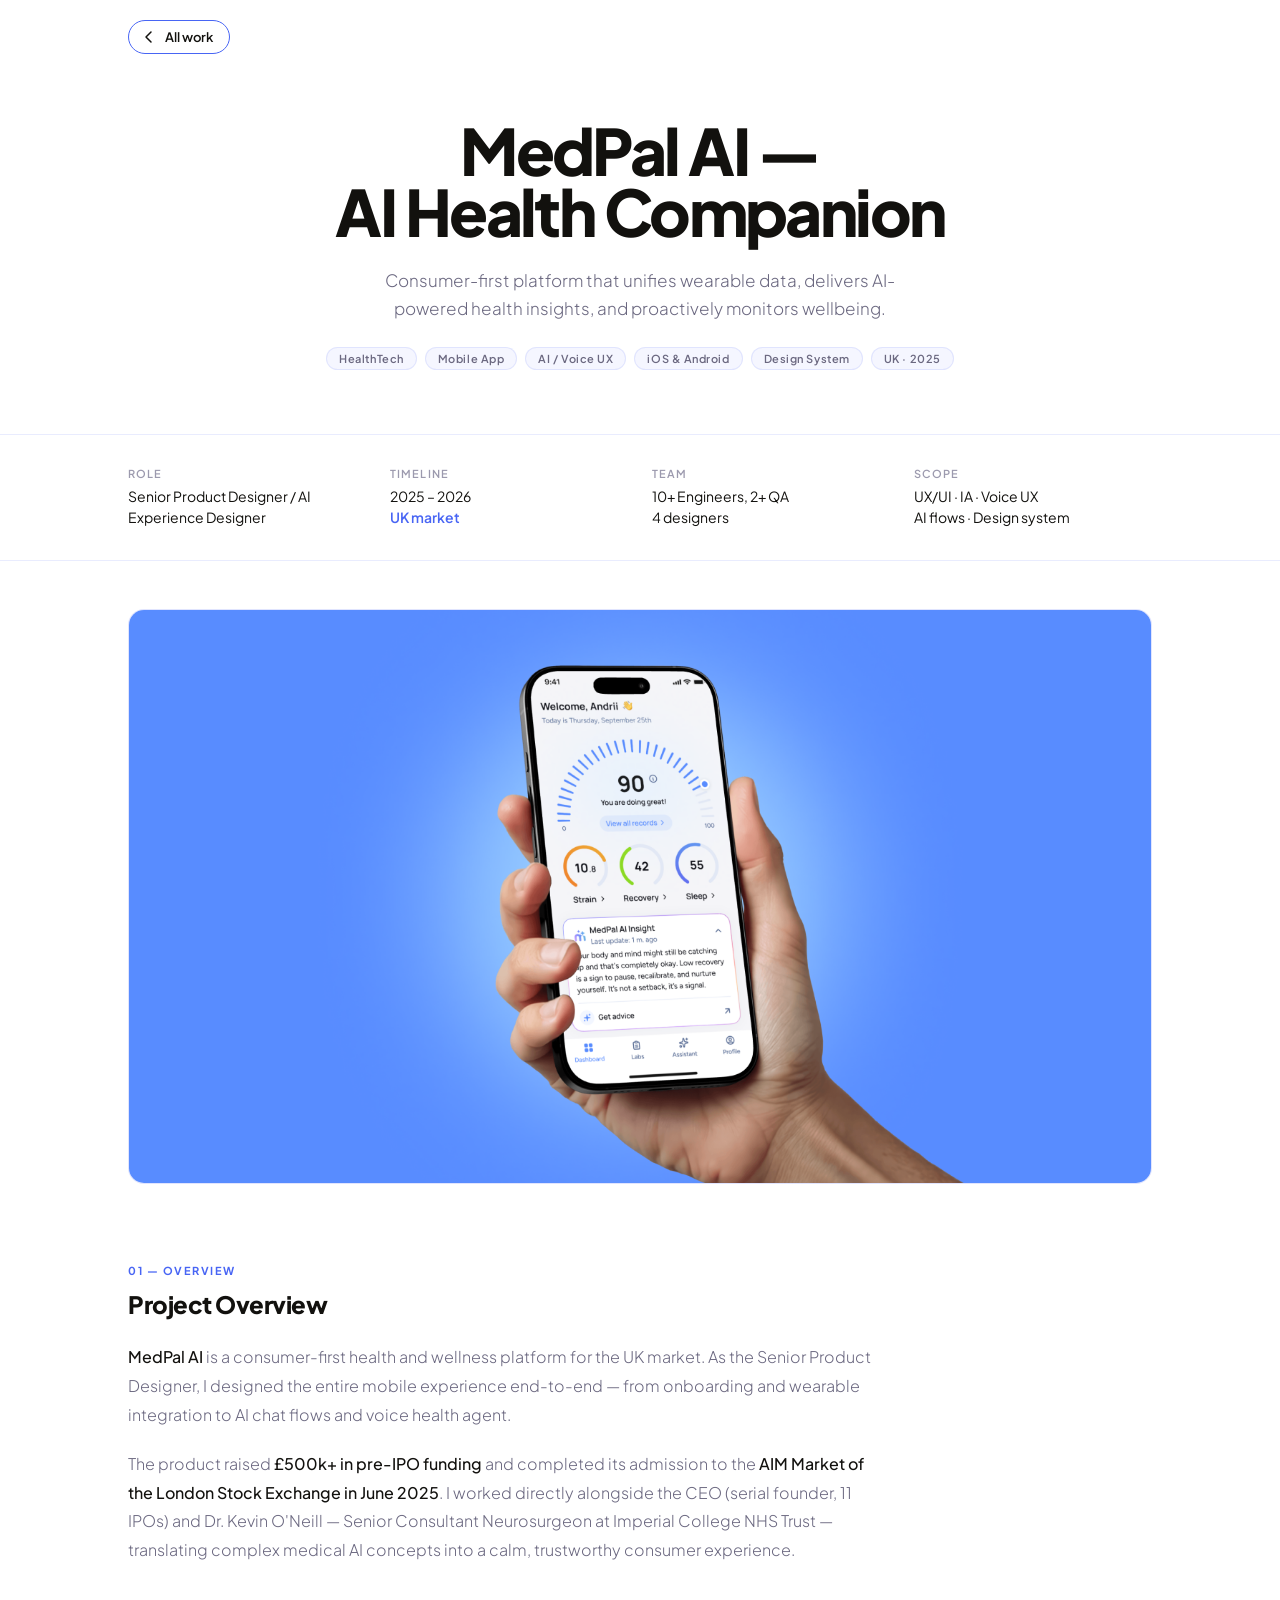
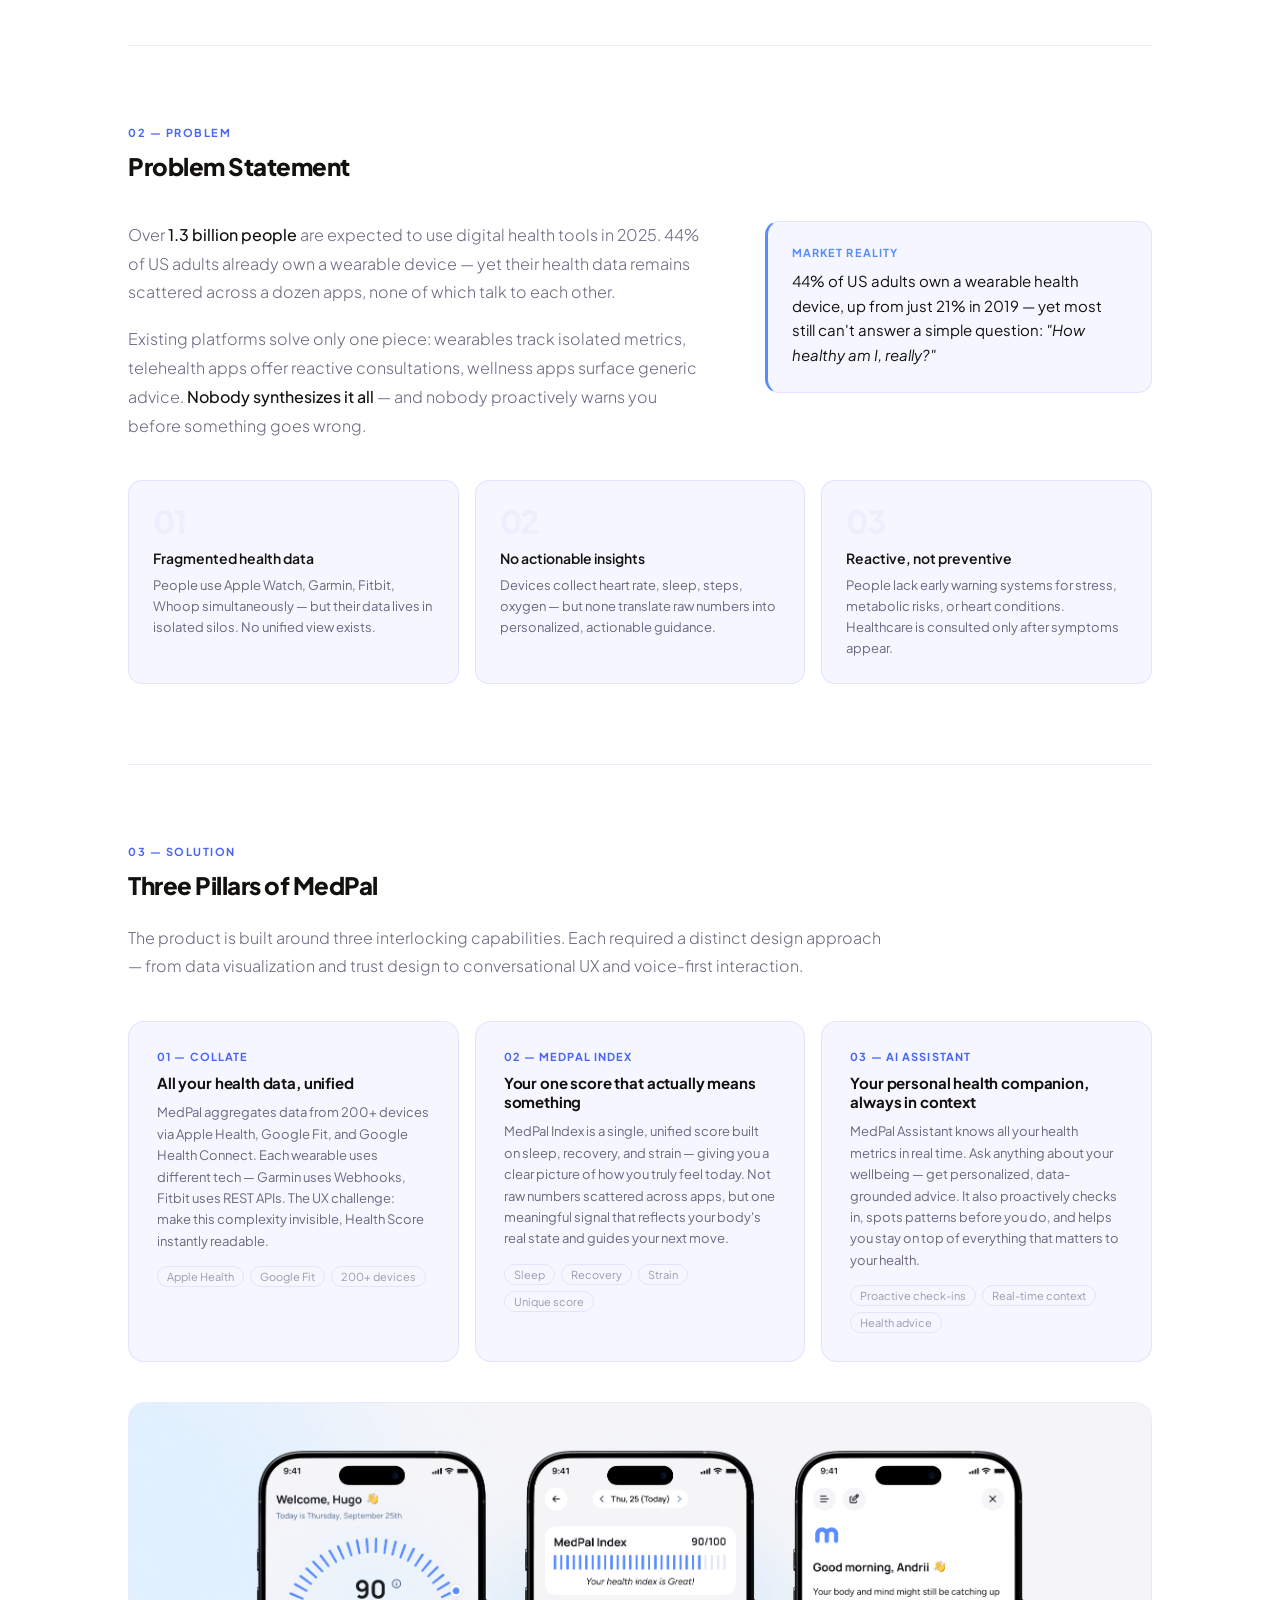
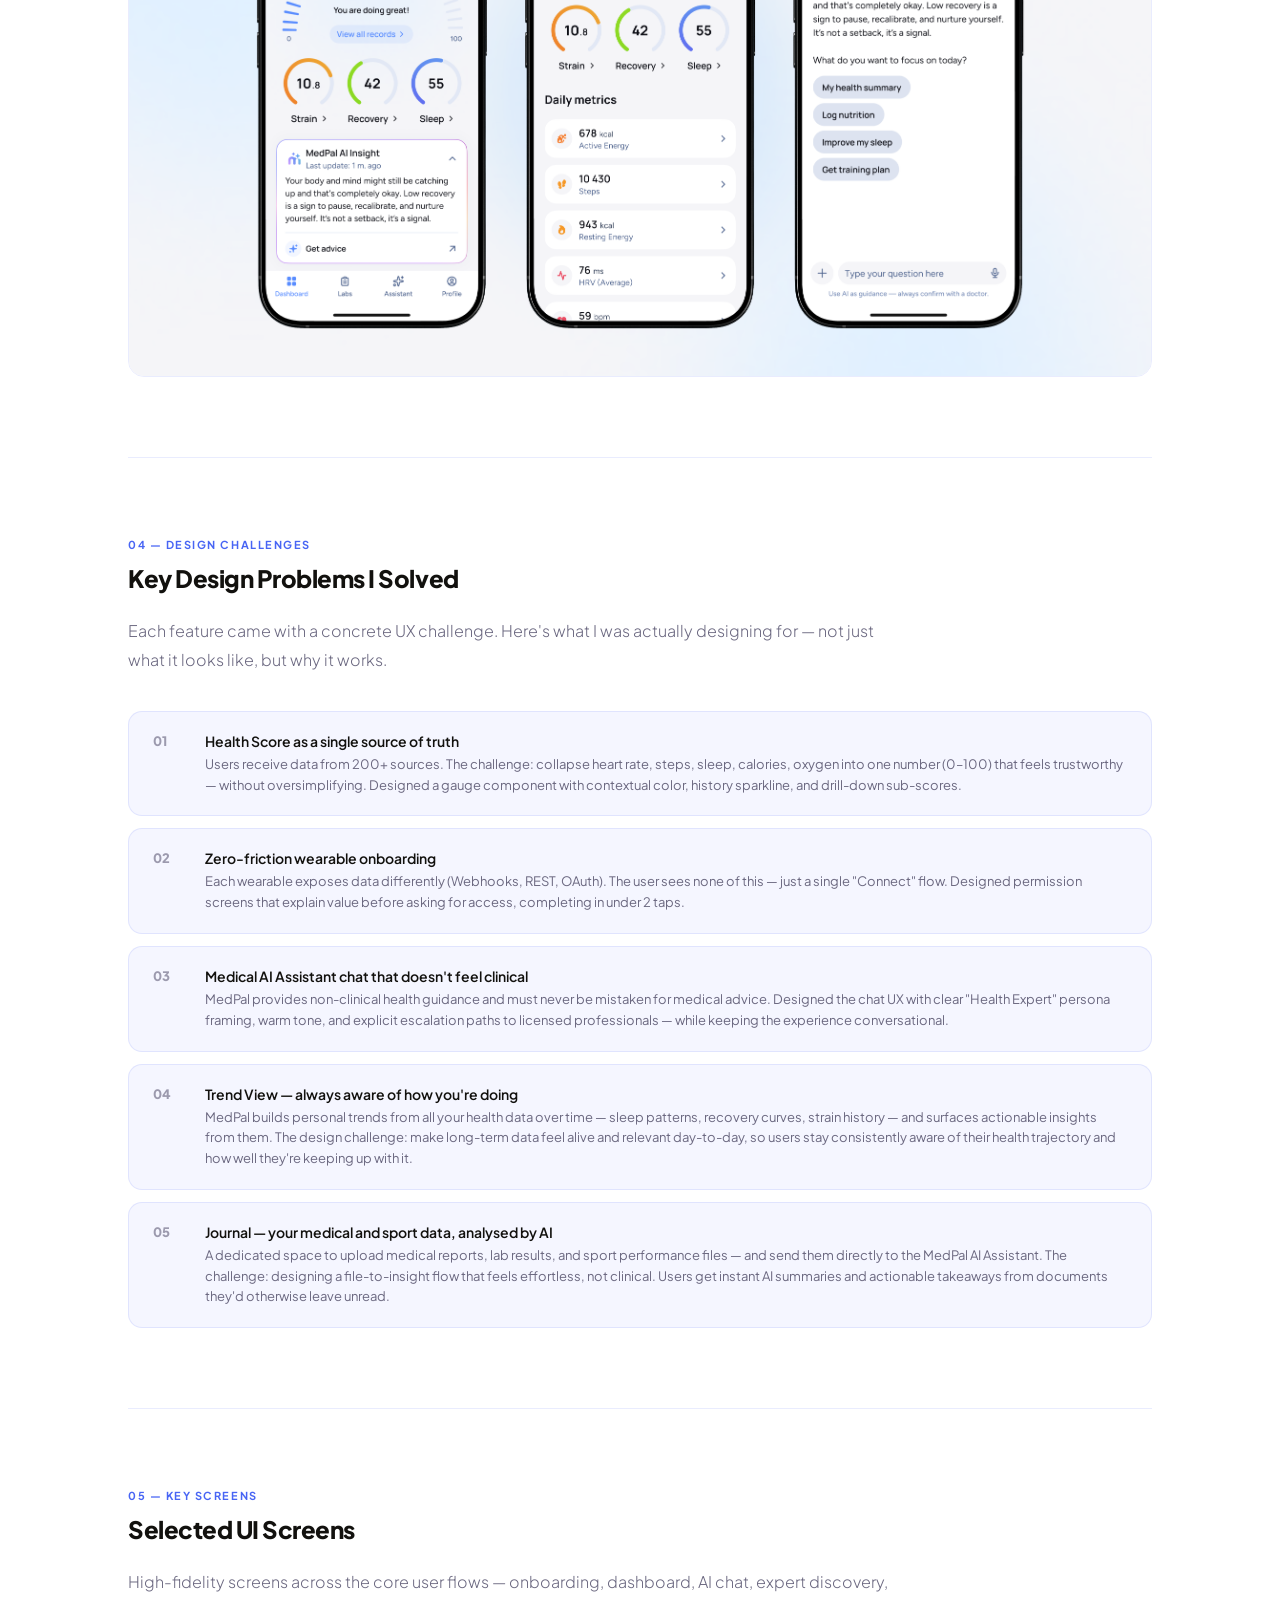
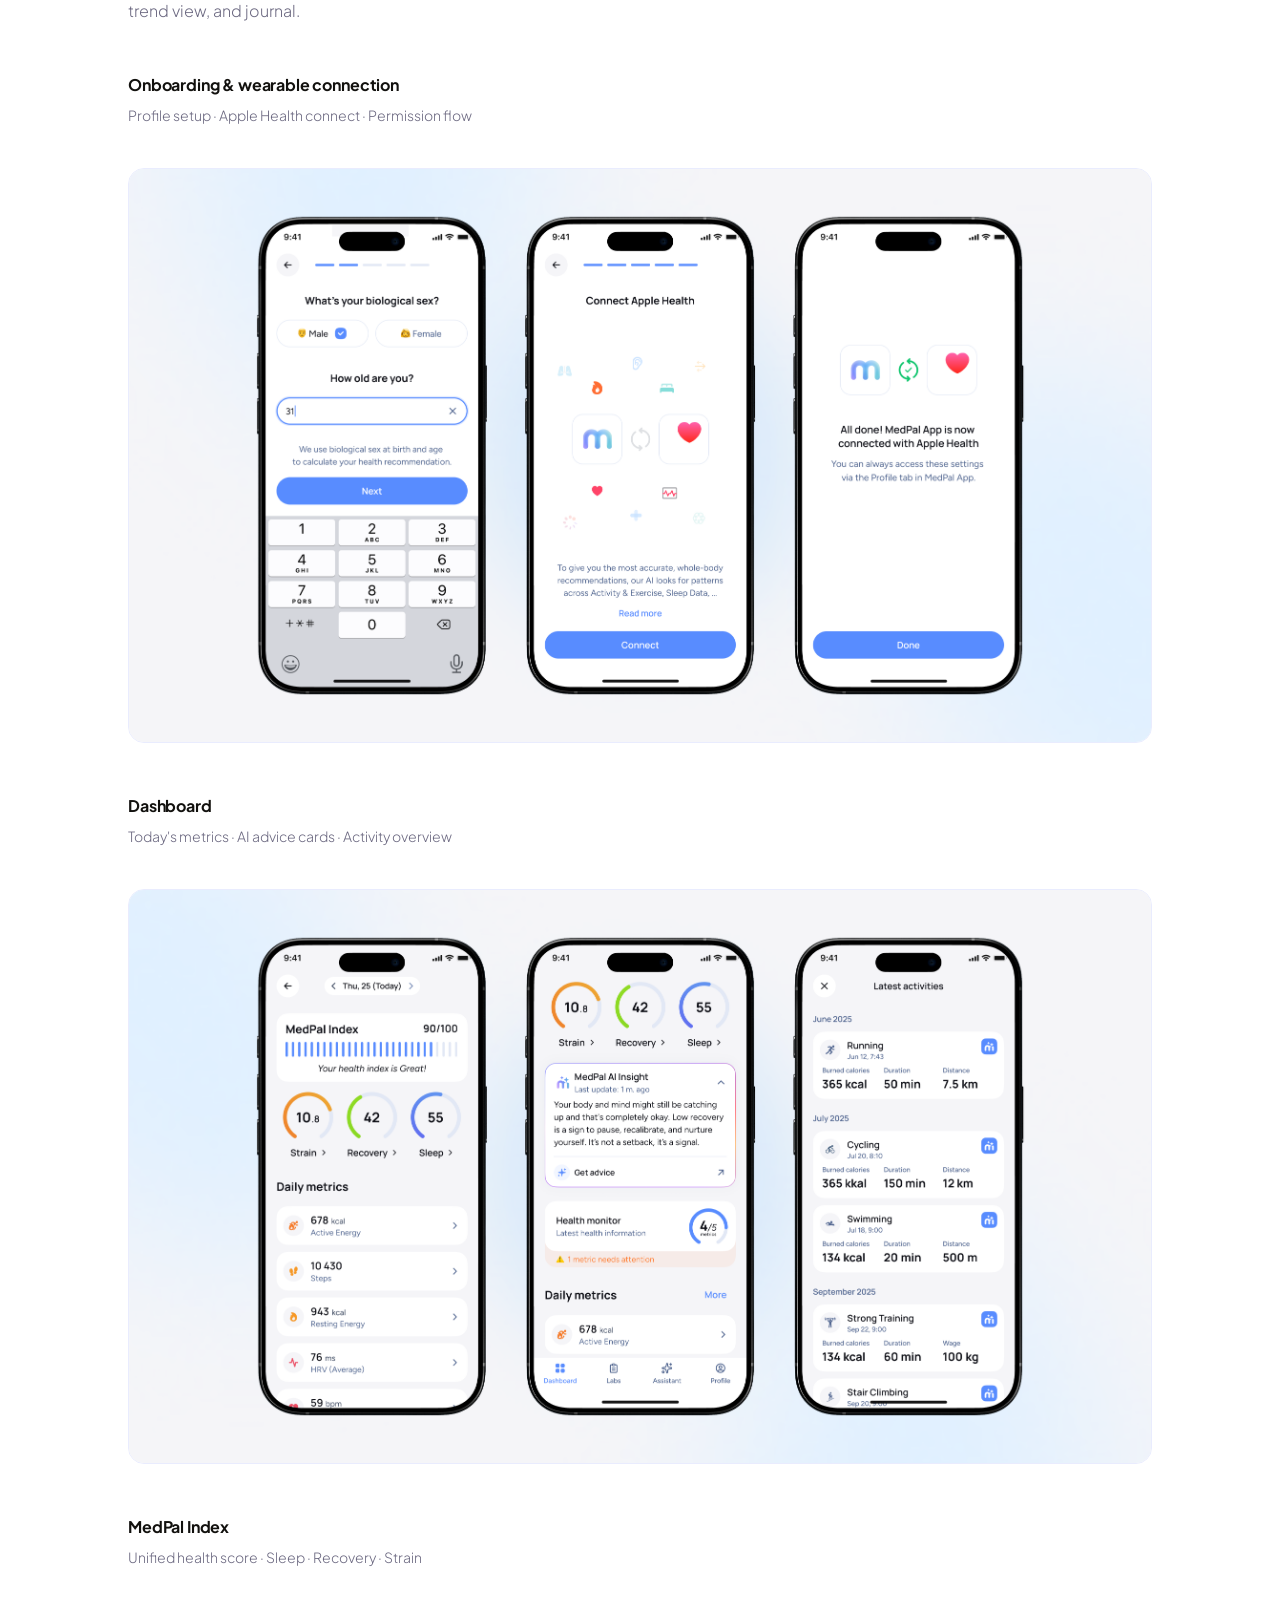
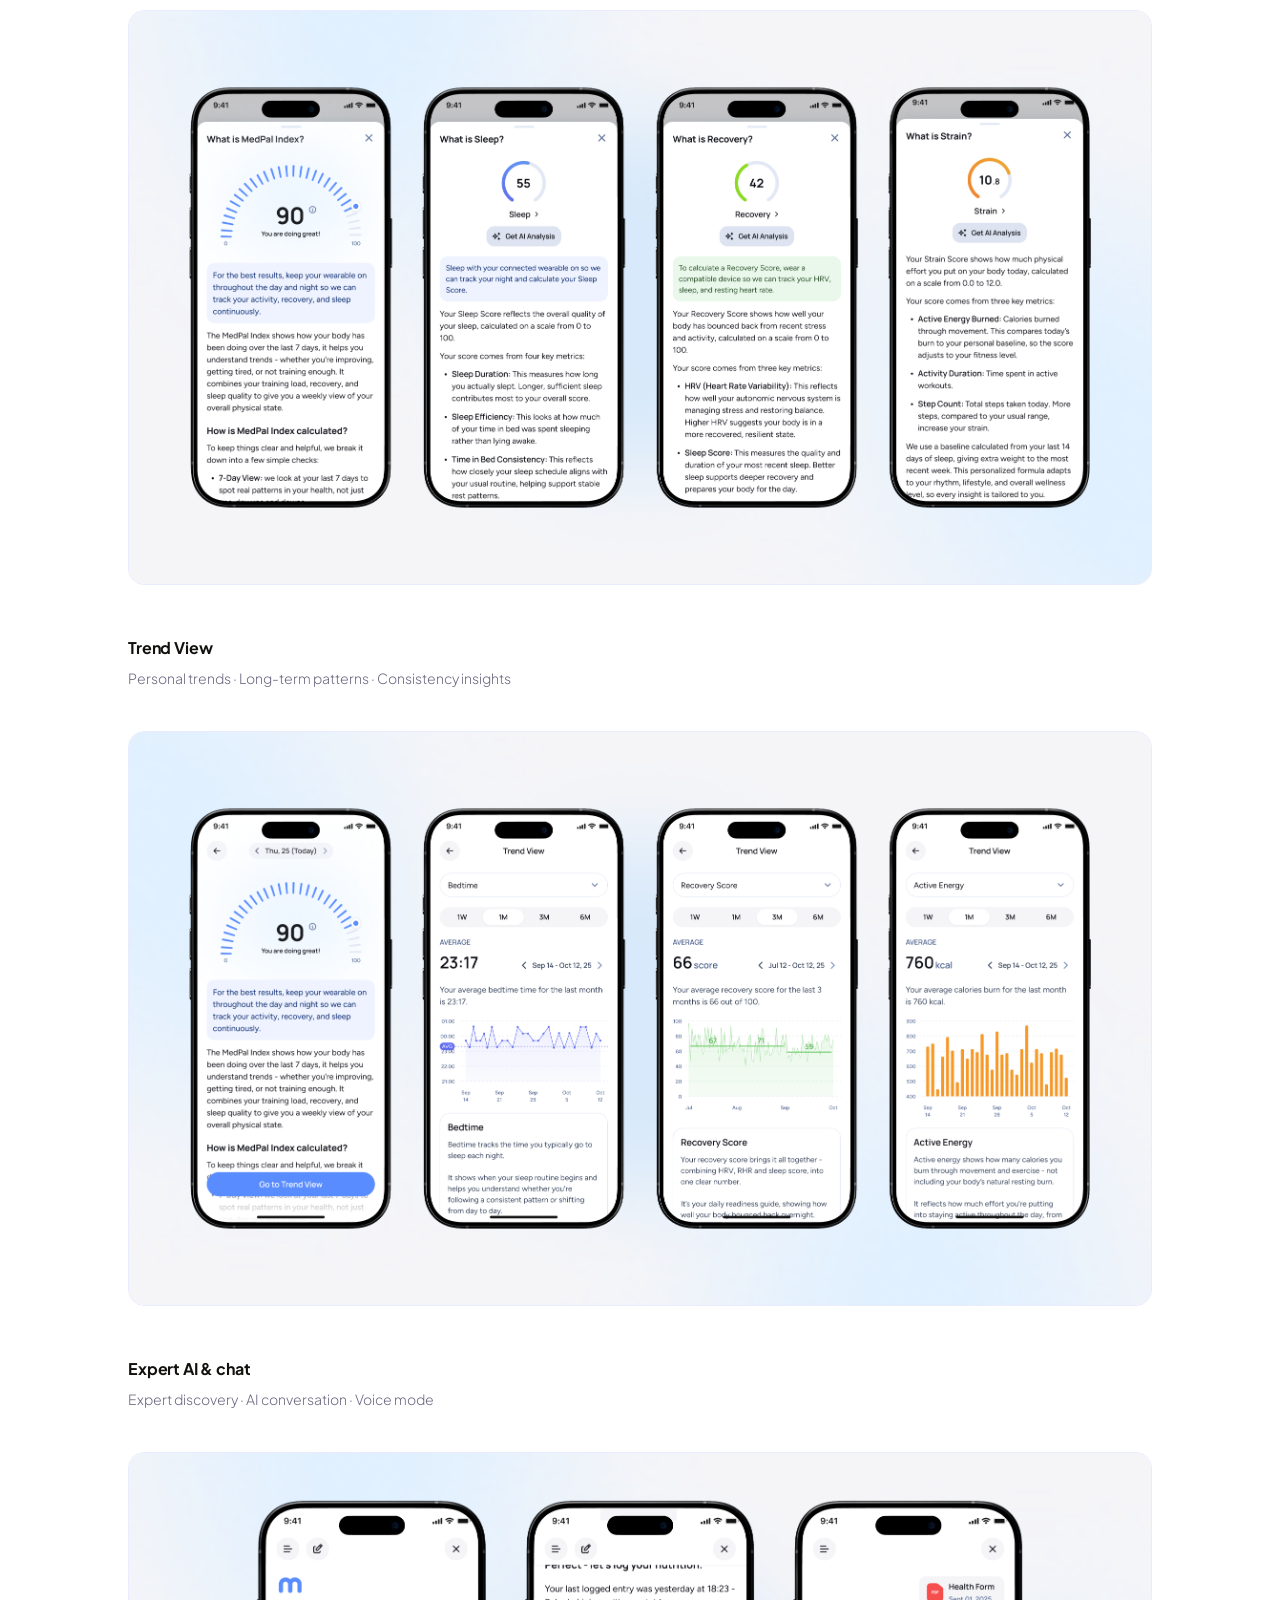
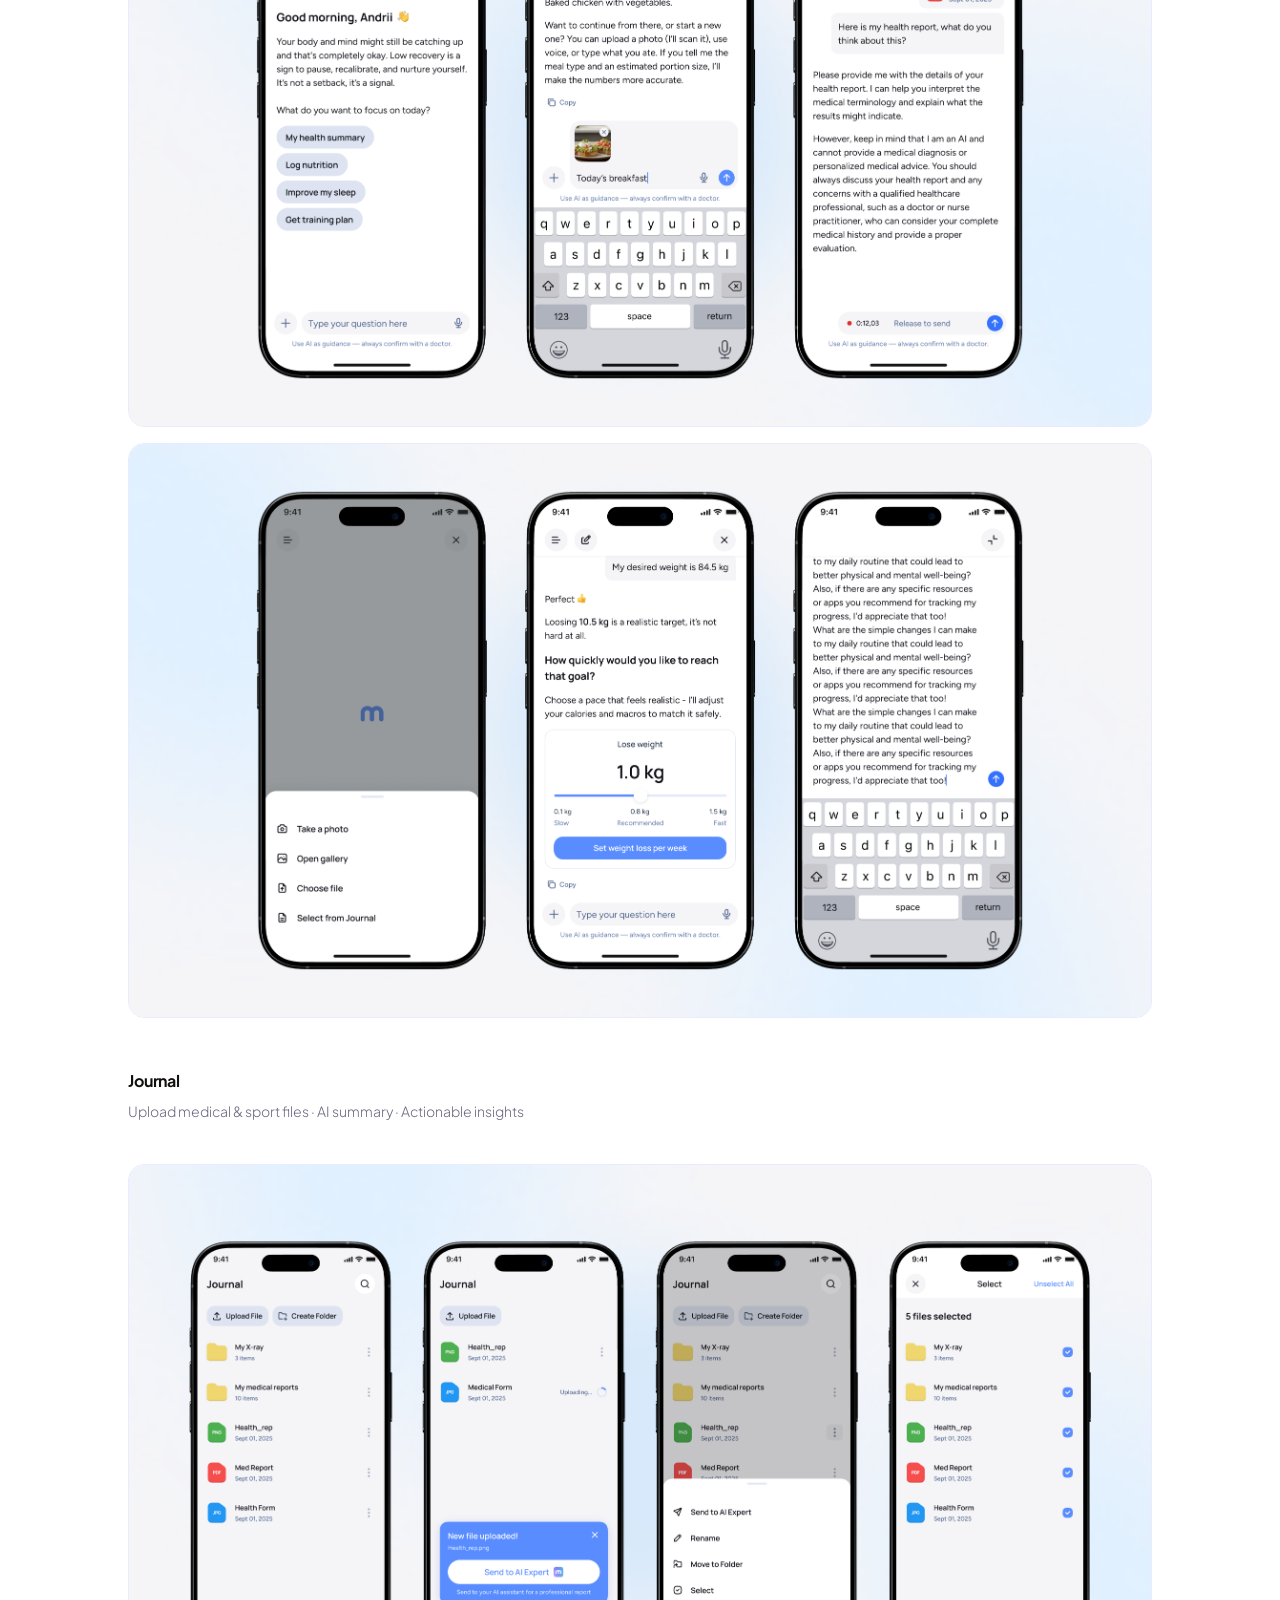
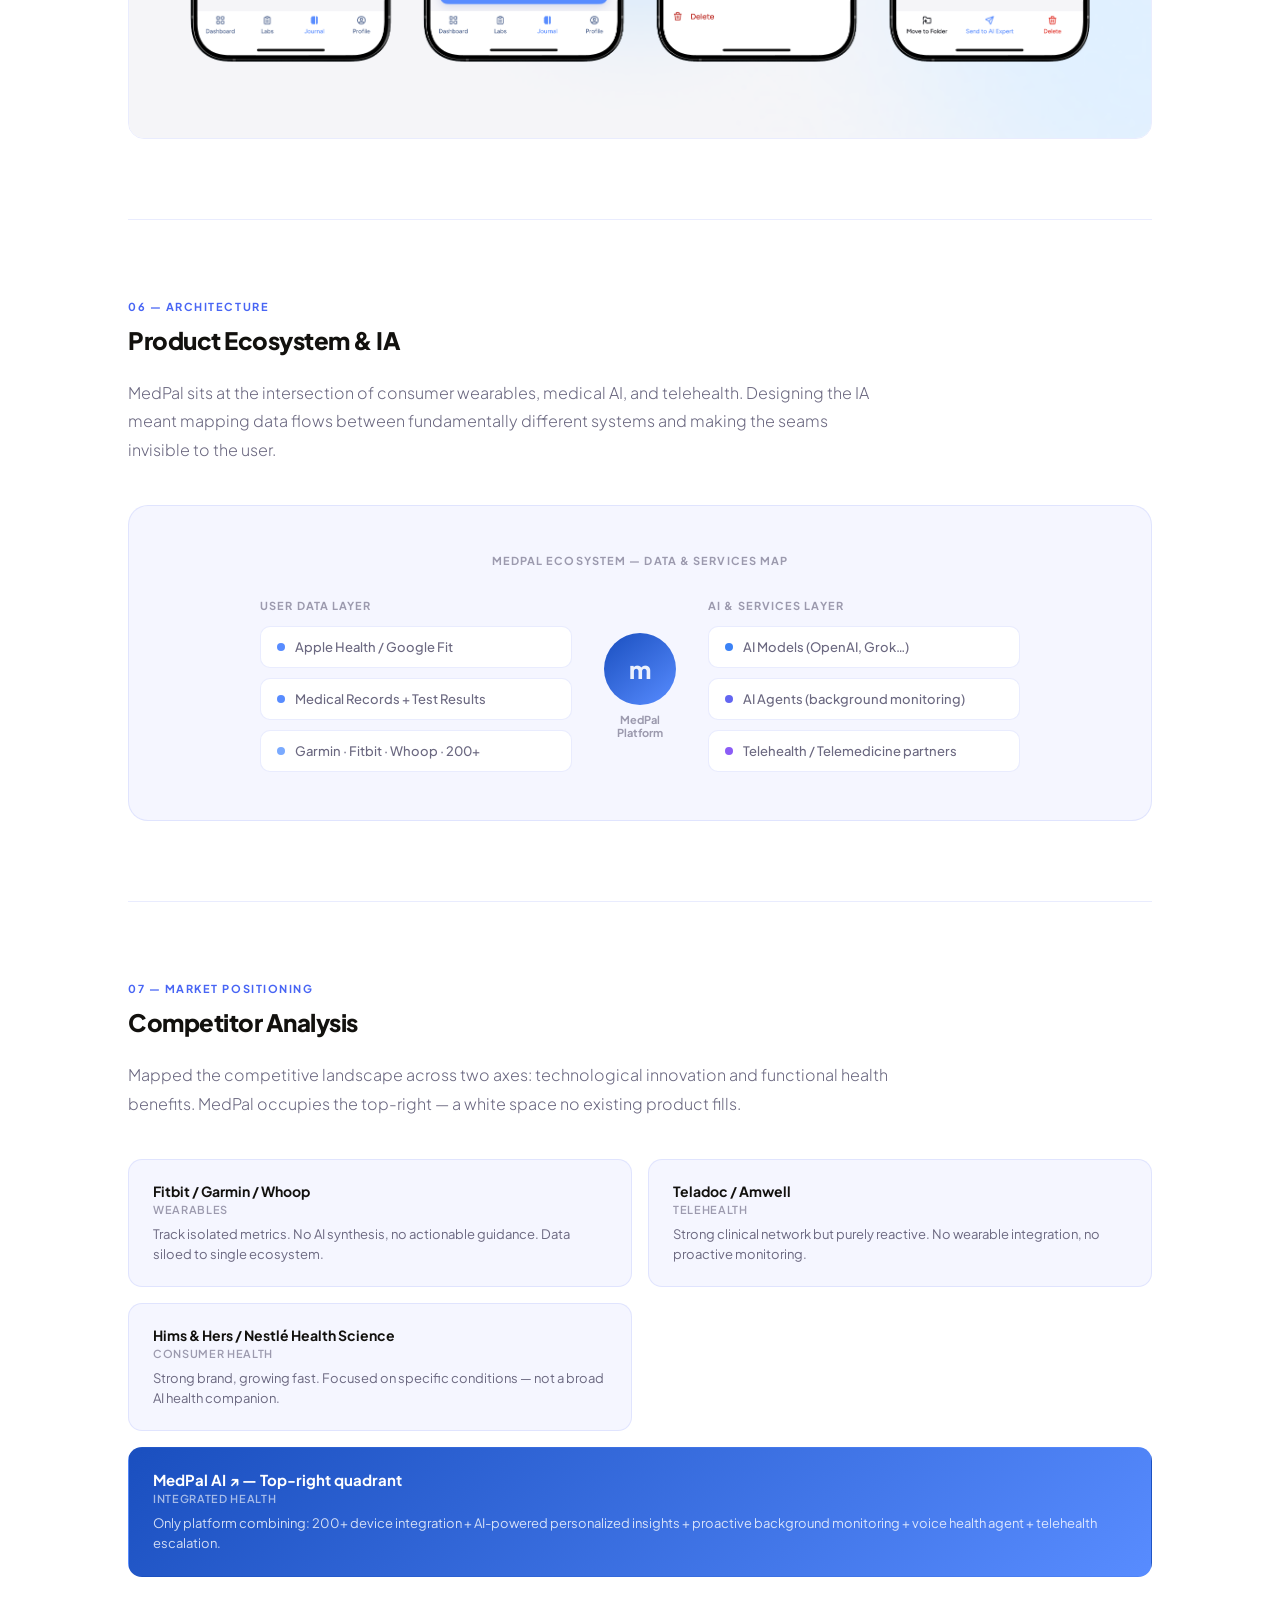
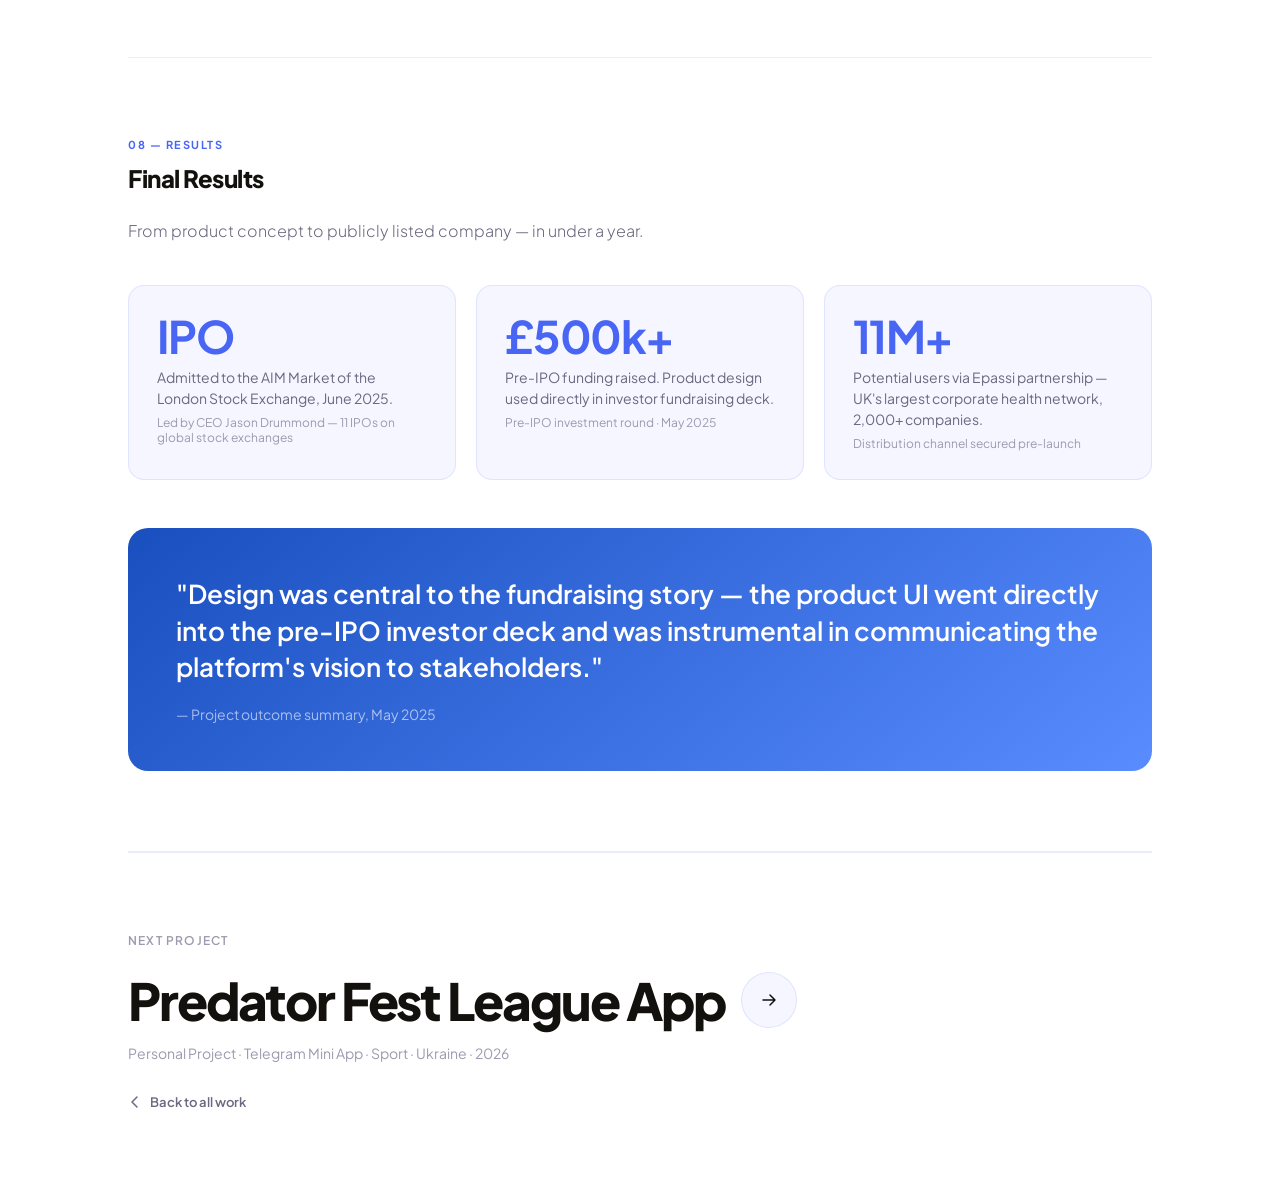
==== commit f48a5d8a: "Add files via upload" ====
--- a/medpal.html
+++ b/medpal.html
@@ -676,15 +676,15 @@
   <!-- Next project -->
   <div class="next-project reveal">
     <div class="next-label">Next project</div>
-    <a href="rentflow.html" class="next-link">
-      <div class="next-title">RentFlow Dubai</div>
+    <a href="predatorfest.html" class="next-link">
+      <div class="next-title">Predator Fest League App</div>
       <div class="next-arrow">
         <svg width="20" height="20" viewBox="0 0 20 20" fill="none">
           <path d="M4 10h12M11 5l5 5-5 5" stroke="currentColor" stroke-width="1.5" stroke-linecap="round" stroke-linejoin="round"/>
         </svg>
       </div>
     </a>
-    <p style="font-size:14px;color:var(--text-3);margin-top:12px;">PropTech · Fintech · Web · Dubai · 2023</p>
+    <p style="font-size:14px;color:var(--text-3);margin-top:12px;">Personal Project · Telegram Mini App · Sport · Ukraine · 2026</p>
     <a href="index.html" style="display:inline-flex;align-items:center;gap:8px;margin-top:32px;font-size:13px;font-weight:600;color:var(--text-2);text-decoration:none;transition:color .2s;" onmouseover="this.style.color='var(--accent)'" onmouseout="this.style.color='var(--text-2)'">
       <svg width="14" height="14" viewBox="0 0 14 14" fill="none"><path d="M9 2L4 7l5 5" stroke="currentColor" stroke-width="1.5" stroke-linecap="round" stroke-linejoin="round"/></svg>
       Back to all work
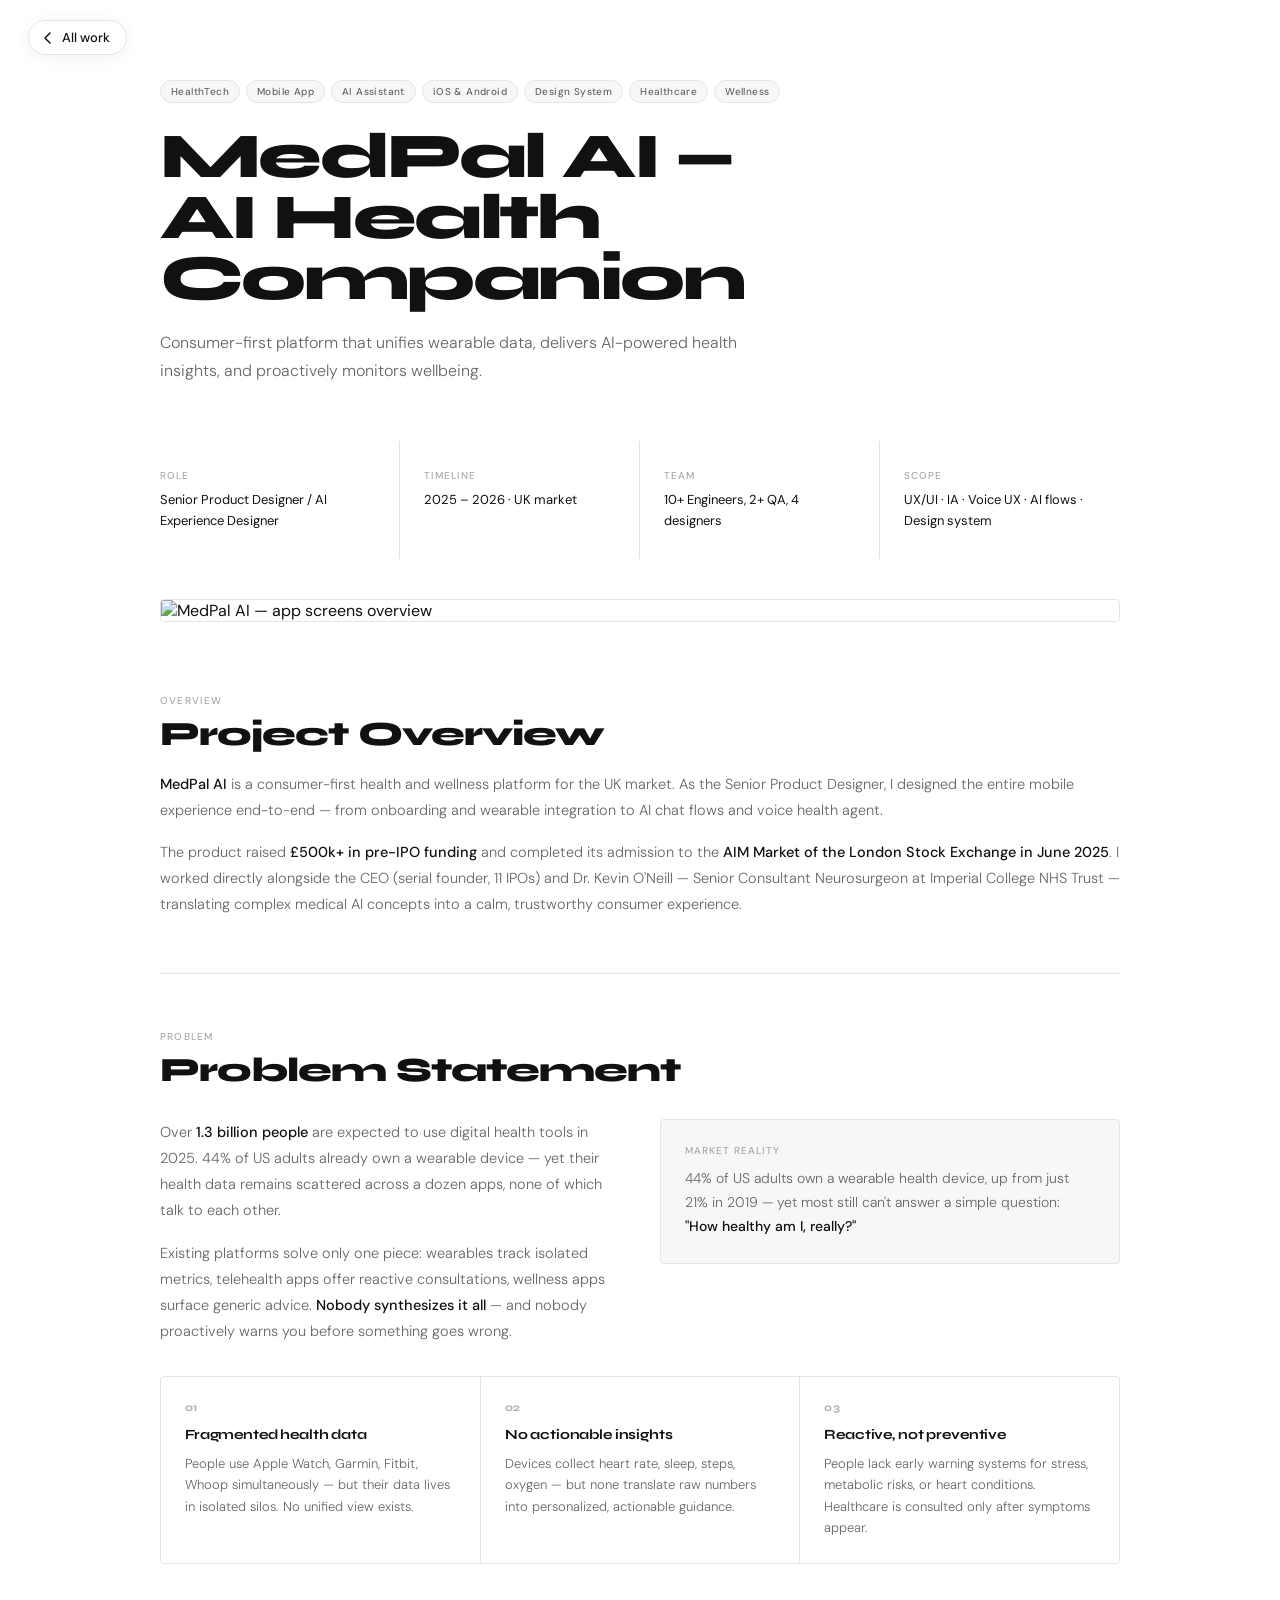
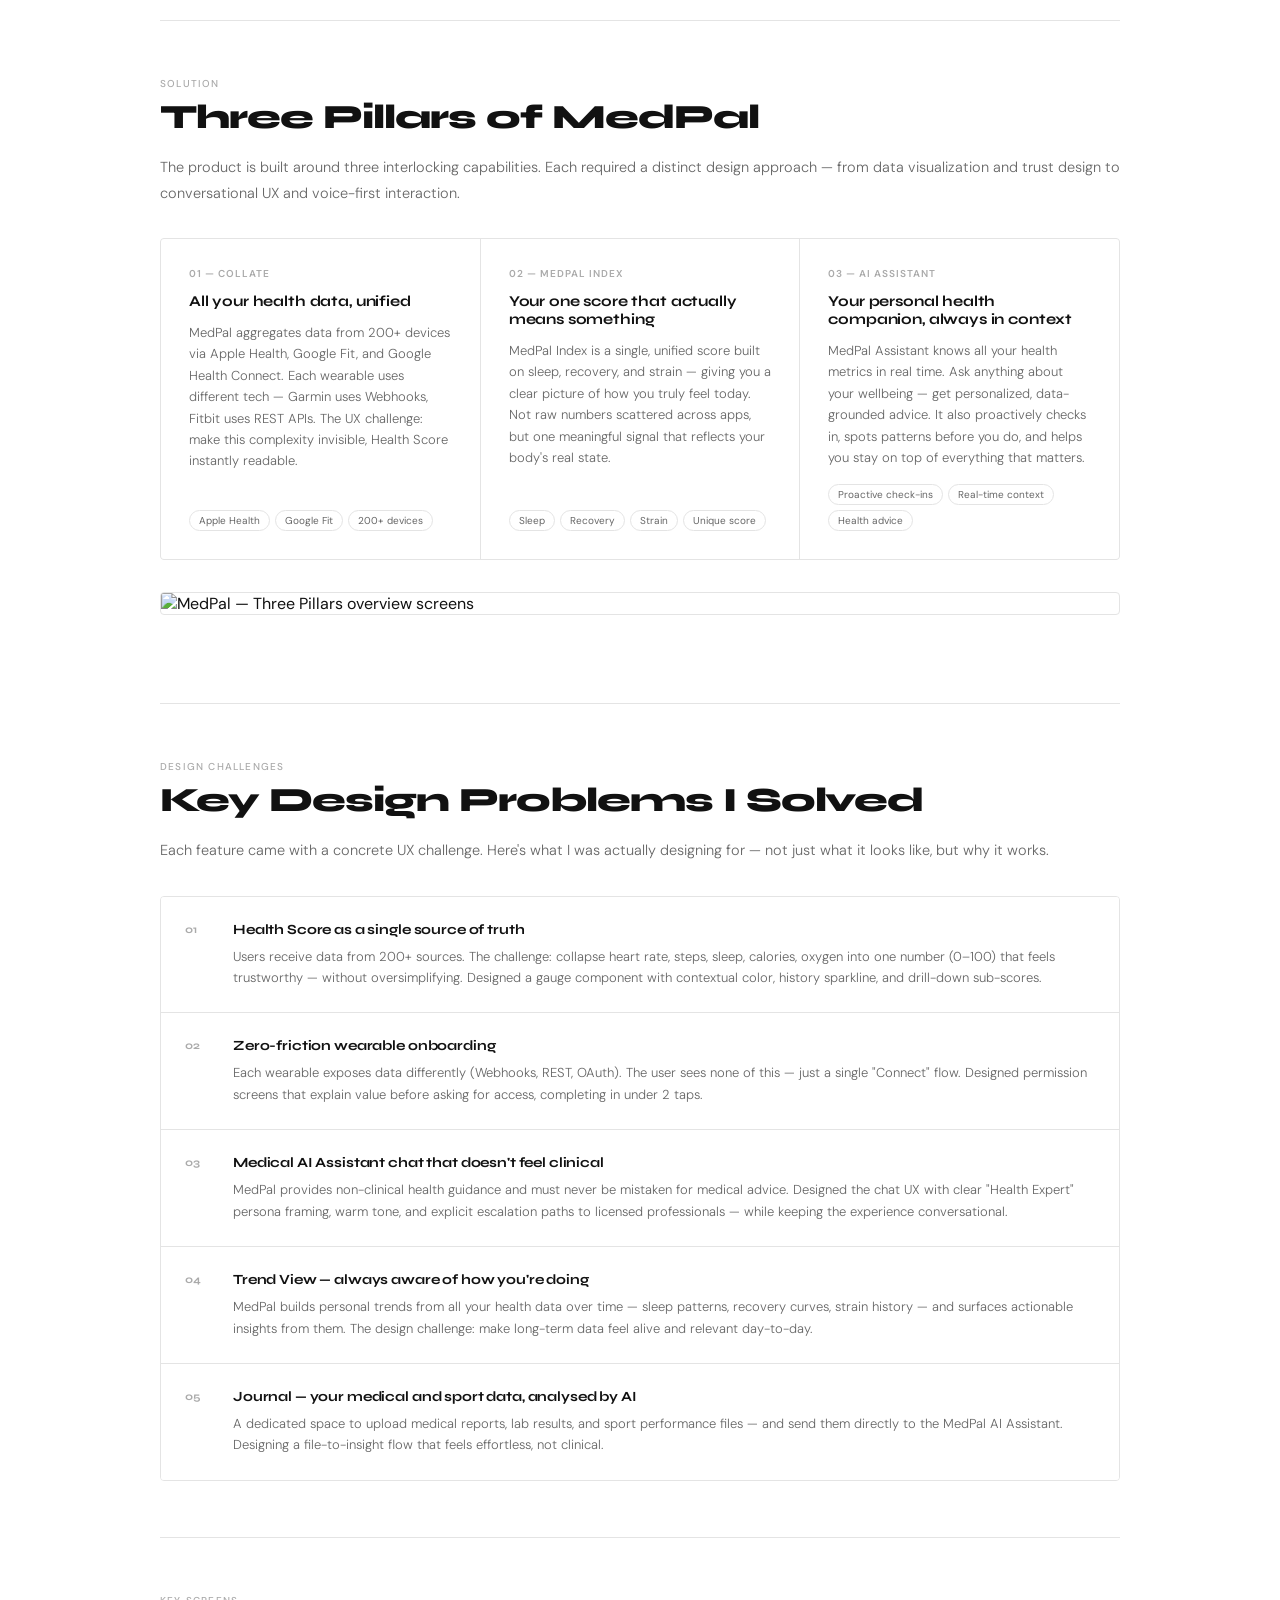
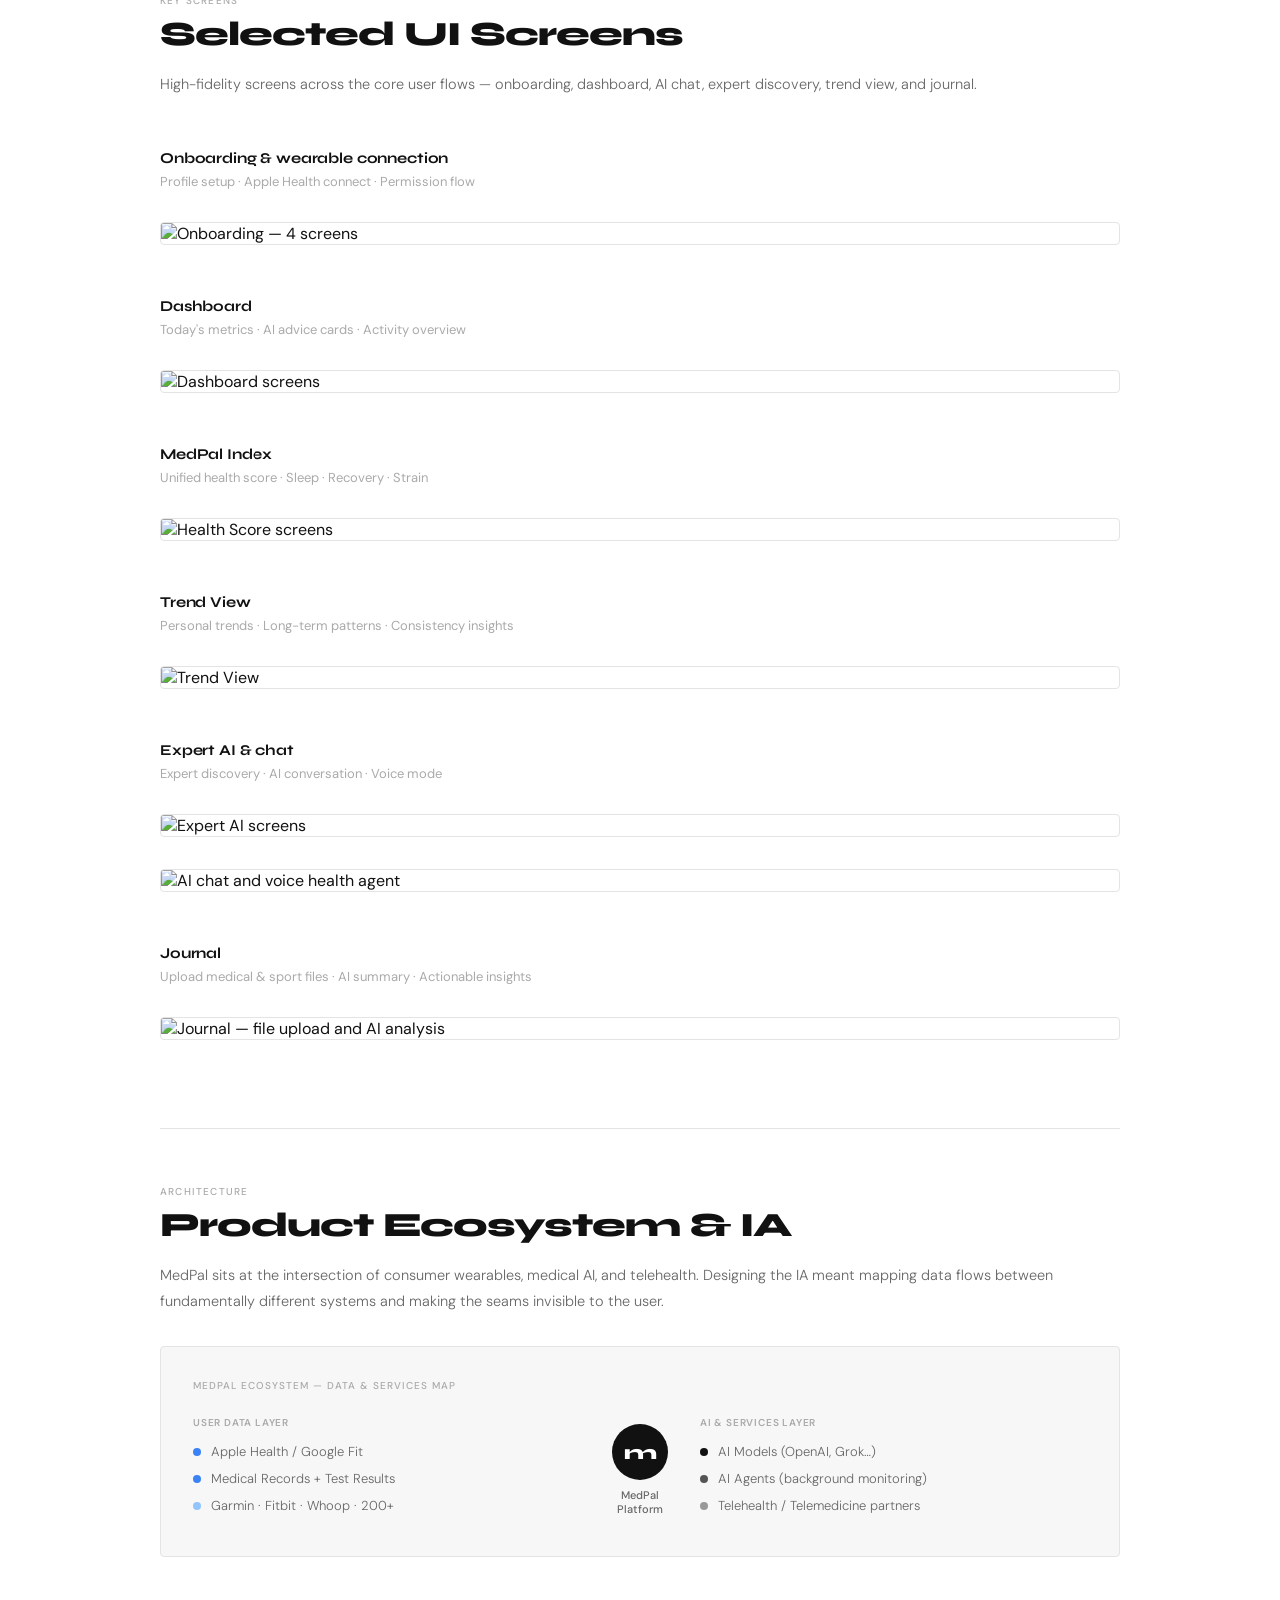
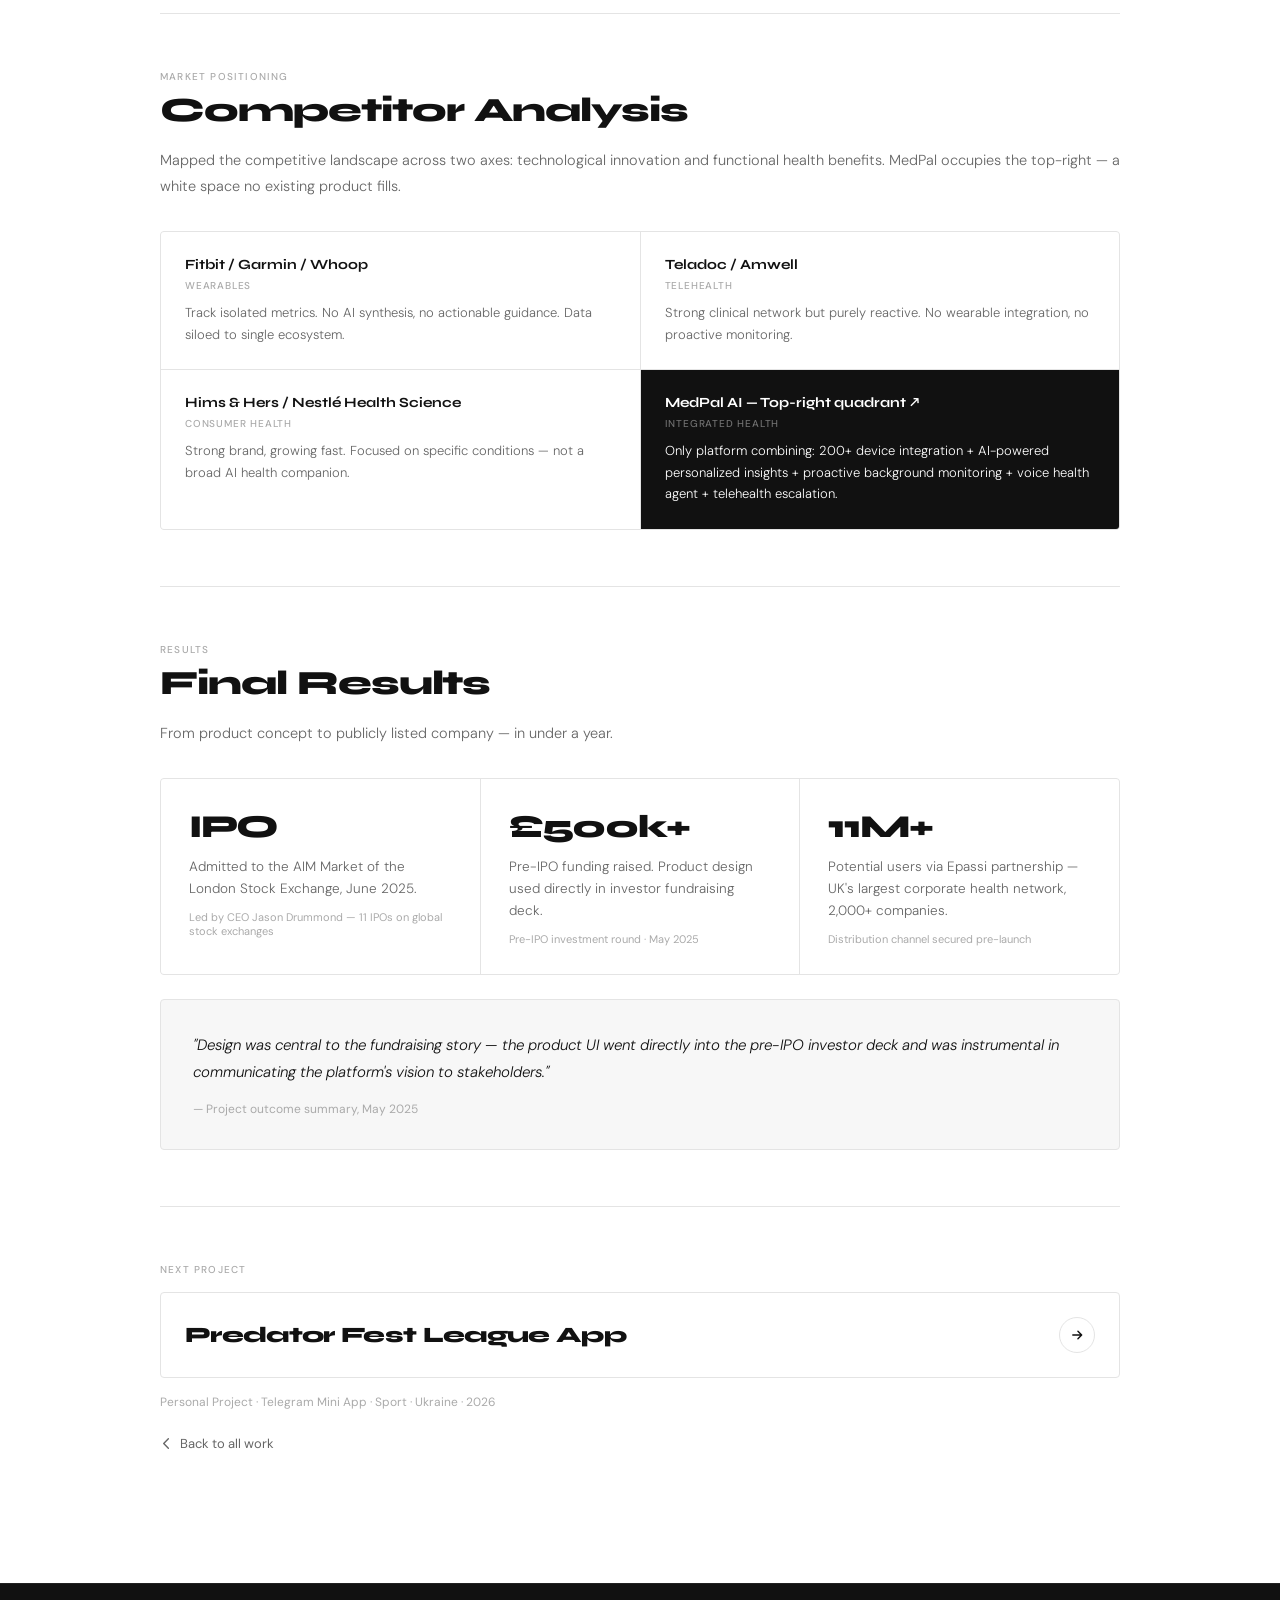
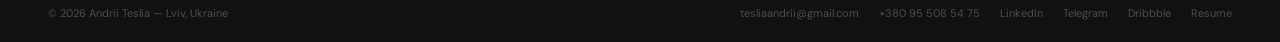
==== commit 8fe039a6: "Add files via upload" ====
--- a/medpal.html
+++ b/medpal.html
@@ -5,437 +5,267 @@
   <meta name="viewport" content="width=device-width, initial-scale=1.0">
   <title>MedPal AI — Andrii Teslia</title>
   <meta name="description" content="AI-powered health companion for the UK market. UX/UI case study by Andrii Teslia — IPO completed, £500k+ raised.">
-  <link rel="icon" href="favicon.png" type="image/png">
-  <link rel="apple-touch-icon" href="apple-touch-icon.png">
+  <link rel="icon" type="image/png" sizes="32x32" href="favicon.png">
+  <link rel="shortcut icon" href="favicon.png">
   <link rel="preconnect" href="https://fonts.googleapis.com">
   <link rel="preconnect" href="https://fonts.gstatic.com" crossorigin>
-  <link href="https://fonts.googleapis.com/css2?family=Plus+Jakarta+Sans:wght@300;400;500;600;700;800&display=swap" rel="stylesheet">
+  <link href="https://fonts.googleapis.com/css2?family=Syne:wght@400;500;600;700;800&family=DM+Sans:ital,opsz,wght@0,9..40,300;0,9..40,400;0,9..40,500;1,9..40,300&display=swap" rel="stylesheet">
   <style>
     *, *::before, *::after { box-sizing: border-box; margin: 0; padding: 0; }
-
     :root {
-      --bg:      #FFFFFF;
-      --bg-2:    #F5F6FF;
-      --bg-3:    #ECEFFE;
-      --text:    #12110E;
-      --text-2:  #6B6880;
-      --text-3:  #9C9AAE;
-      --accent:  #4865F4;
-      --proj:    #1A4FBF;
-      --proj-l:  #588CFF;
-      --border:  rgba(72,101,244,0.12);
-      --nav-h:   68px;
-      --max-w:   1024px;
+      --bg: #F7F7F7;
+      --white: #FFFFFF;
+      --text: #111111;
+      --text-2: #666666;
+      --text-3: #AAAAAA;
+      --border: #E4E4E4;
+      --nav-h: 56px;
+      --max-w: 1200px;
+      --pad: 48px;
+      --mob-pad: 24px;
+      --body-w: 960px;
     }
-
     html { scroll-behavior: smooth; }
-    body {
-      font-family: 'Plus Jakarta Sans', sans-serif;
-      background: var(--bg); color: var(--text);
-      overflow-x: hidden;
-    }
-
-    /* ── Glass back button ── */
-    .glass-back-wrap {
-      position: fixed; top: 20px; left: 0; right: 0; z-index: 100;
-      max-width: calc(var(--max-w) + 96px); margin: 0 auto;
-      padding: 0 48px; pointer-events: none;
-    }
-    .glass-back {
-      pointer-events: auto;
-      display: inline-flex; align-items: center; gap: 8px;
-      font-family: 'Plus Jakarta Sans', sans-serif;
-      font-size: 13px; font-weight: 600; color: var(--text);
+    body { font-family: 'DM Sans', sans-serif; background: var(--white); color: var(--text); overflow-x: hidden; }
+
+    /* ── FLOATING BACK ── */
+    .float-back {
+      position: fixed; top: 20px; left: 28px; z-index: 200;
+      display: inline-flex; align-items: center; gap: 7px;
+      font-family: 'DM Sans', sans-serif;
+      font-size: 13px; font-weight: 500; color: var(--text);
       text-decoration: none;
-      background: rgba(255,255,255,0.6);
-      backdrop-filter: blur(24px) saturate(180%);
-      -webkit-backdrop-filter: blur(24px) saturate(180%);
-      border: 1px solid var(--accent);
+      background: rgba(255,255,255,0.88);
+      backdrop-filter: blur(20px) saturate(180%);
+      -webkit-backdrop-filter: blur(20px) saturate(180%);
+      border: 1px solid var(--border);
       padding: 8px 16px 8px 12px;
       border-radius: 100px;
-      transition: background .2s, transform .2s;
+      box-shadow: 0 2px 16px rgba(0,0,0,0.06);
+      transition: background .2s, border-color .2s;
     }
-    .glass-back:hover { background: rgba(255,255,255,0.82); transform: translateX(-2px); }
-    .glass-back svg { transition: transform .2s; }
-    .glass-back:hover svg { transform: translateX(-3px); }
-    @media(max-width:768px){ .glass-back-wrap { padding: 0 24px; } }
-
-    /* ── Hero ── */
-    .case-hero {
-      padding: 120px 48px 64px;
-      text-align: center;
-      display: flex; flex-direction: column; align-items: center;
+    .float-back:hover { background: rgba(255,255,255,1); border-color: var(--text); }
+    .float-back svg { transition: transform .2s; }
+    .float-back:hover svg { transform: translateX(-3px); }
+    @media(max-width:768px){ .float-back { top:14px; left:16px; font-size:12px; padding:7px 14px 7px 10px; } }
+
+    /* ── INNER CONTAINER ── */
+    .inner { max-width:calc(var(--body-w) + var(--pad)*2); margin:0 auto; padding:0 var(--pad); }
+    @media(max-width:768px){ .inner { padding:0 var(--mob-pad); } }
+
+    /* ── CASE HERO ── */
+    .case-hero { padding:80px 0 56px; }
+    .case-tags { display:flex; gap:6px; flex-wrap:wrap; margin-bottom:24px; }
+    .case-tag { font-size:10px; font-weight:500; letter-spacing:.04em; padding:4px 10px; border-radius:100px; background:var(--bg); border:1px solid var(--border); color:var(--text-2); }
+    .case-title { font-family:'Syne',sans-serif; font-size:clamp(32px,5vw,64px); font-weight:800; letter-spacing:-.04em; line-height:.95; color:var(--text); margin-bottom:20px; }
+    .case-subtitle { font-size:16px; line-height:1.75; color:var(--text-2); font-weight:300; max-width:600px; }
+
+    /* ── META STRIP ── */
+    .meta-strip { margin:0; }
+    .meta-inner { max-width:calc(var(--body-w) + var(--pad)*2); margin:0 auto; padding:0 var(--pad); display:grid; grid-template-columns:repeat(4,1fr); }
+    .meta-cell { padding:28px 0; border-right:1px solid var(--border); padding-right:24px; padding-left:0; }
+    .meta-cell:first-child { padding-left:0; }
+    .meta-cell:last-child { border-right:none; }
+    .meta-label { font-size:10px; font-weight:500; letter-spacing:.1em; text-transform:uppercase; color:var(--text-3); margin-bottom:8px; }
+    .meta-value { font-size:13px; line-height:1.55; color:var(--text); font-weight:400; }
+    @media(max-width:768px){
+      .meta-inner { grid-template-columns:repeat(2,1fr); padding:0 var(--mob-pad); gap:0; }
+      .meta-cell { padding:20px 0; border-right:none !important; border-bottom:1px solid var(--border); padding-left:0 !important; }
+      .meta-cell:nth-child(even) { padding-left:16px !important; border-left:1px solid var(--border); }
+      .meta-cell:nth-last-child(-n+2) { border-bottom:none; }
     }
-    .case-tags { display: flex; gap: 8px; flex-wrap: wrap; margin-top: 24px; justify-content: center; }
-    .case-tag {
-      font-size: 11px; font-weight: 600; letter-spacing: .05em;
-      padding: 4px 12px; border-radius: 100px;
-      background: var(--bg-2); border: 1px solid var(--border);
-      color: var(--text-2);
-    }
-    .case-title {
-      font-family: 'Plus Jakarta Sans', sans-serif;
-      font-size: clamp(36px, 5vw, 72px);
-      font-weight: 800; letter-spacing: -.04em; line-height: .95;
-      color: var(--text); margin-bottom: 24px; max-width: 800px;
-    }
-    .case-subtitle {
-      font-size: 17px; color: var(--text-2);
-      max-width: 580px; line-height: 1.7; font-weight: 300;
-    }
-
-    /* ── Meta strip ── */
-    .meta-strip {
-      border-top: 1px solid var(--border);
-      border-bottom: 1px solid var(--border);
-    }
-    .meta-inner {
-      max-width: calc(var(--max-w) + 96px); margin: 0 auto;
-      padding: 32px 48px; width: 100%;
-      display: grid; grid-template-columns: repeat(4, 1fr); gap: 24px;
-    }
-    .meta-label {
-      font-size: 11px; font-weight: 600; letter-spacing: .1em;
-      text-transform: uppercase; color: var(--text-3); margin-bottom: 6px;
-    }
-    .meta-value { font-size: 14px; color: var(--text); line-height: 1.5; }
-    .meta-value .hl { color: var(--accent); font-weight: 600; }
-
-    /* ── Body ── */
-    .case-body {
-      max-width: calc(var(--max-w) + 96px); margin: 0 auto;
-      padding: 0 48px;
-    }
-    .cs-section { padding: 80px 0; border-bottom: 1px solid var(--border); }
-    .cs-section:last-of-type { border-bottom: none; }
-    .cs-section-label {
-      font-size: 11px; font-weight: 700; letter-spacing: .14em;
-      text-transform: uppercase; color: var(--accent); margin-bottom: 12px;
-    }
-    .cs-section-title {
-      font-family: 'Plus Jakarta Sans', sans-serif;
-      font-size: clamp(18px, 2vw, 24px);
-      font-weight: 800; letter-spacing: -.02em; margin-bottom: 24px;
-    }
-    .cs-text {
-      font-size: 16px; line-height: 1.8; color: var(--text-2);
-      font-weight: 300; max-width: 760px;
-    }
-    .cs-text + .cs-text { margin-top: 20px; }
-    .cs-text strong { color: var(--text); font-weight: 500; }
-
-    /* ── Image rows ── */
-    .cs-img-row { display: grid; gap: 16px; margin-top: 40px; }
-    .cs-img-row.c2 { grid-template-columns: repeat(2,1fr); }
-    .cs-img-row.c3 { grid-template-columns: repeat(3,1fr); }
-    .cs-img-row.c4 { grid-template-columns: repeat(4,1fr); }
-    .cs-img-wrap {
-      border-radius: 16px; overflow: hidden;
-      background: var(--bg-2); border: 1px solid var(--border);
-    }
-    .cs-img-wrap img { width: 100%; display: block; }
-    .cs-img-full {
-      width: 100%; border-radius: 16px; display: block;
-      margin-top: 40px; border: 1px solid var(--border);
-    }
-
-    /* ── Two col ── */
-    .two-col {
-      display: grid; grid-template-columns: 3fr 2fr;
-      gap: 56px; align-items: start; margin-top: 40px;
-    }
-
-    /* ── Problem cards ── */
-    .challenge-grid {
-      display: grid; grid-template-columns: repeat(3, 1fr); gap: 16px;
-      margin-top: 40px;
-    }
-    .challenge-card {
-      background: var(--bg-2); border: 1px solid var(--border);
-      border-radius: 14px; padding: 24px;
-    }
-    .challenge-num {
-      font-family: 'Plus Jakarta Sans', sans-serif; font-size: 32px; font-weight: 800;
-      color: var(--bg-3); letter-spacing: -.04em; margin-bottom: 12px; line-height: 1;
-    }
-    .challenge-title { font-size: 14px; font-weight: 600; margin-bottom: 8px; }
-    .challenge-text { font-size: 13px; color: var(--text-2); line-height: 1.6; }
-
-    /* ── Stat callout ── */
-    .stat-callout {
-      background: var(--bg-2); border: 1px solid var(--border);
-      border-left: 3px solid var(--proj-l);
-      border-radius: 14px; padding: 24px;
-    }
-    .stat-callout-label {
-      font-size: 11px; font-weight: 700; letter-spacing: .1em;
-      text-transform: uppercase; color: var(--proj-l); margin-bottom: 10px;
-    }
-    .stat-callout-text { font-size: 15px; color: var(--text); line-height: 1.65; }
-
-    /* ── Feature pillars ── */
-    .pillars-grid {
-      display: grid; grid-template-columns: repeat(3, 1fr); gap: 16px;
-      margin-top: 40px;
-    }
-    .pillar-card {
-      background: var(--bg-2); border: 1px solid var(--border);
-      border-radius: 16px; padding: 28px;
-    }
-    .pillar-num {
-      font-size: 11px; font-weight: 700; letter-spacing: .1em;
-      color: var(--accent); margin-bottom: 10px;
-    }
-    .pillar-title { font-size: 15px; font-weight: 700; margin-bottom: 10px; letter-spacing: -.01em; }
-    .pillar-text { font-size: 13px; color: var(--text-2); line-height: 1.65; margin-bottom: 14px; }
-    .pillar-pills { display: flex; flex-wrap: wrap; gap: 6px; }
-    .pillar-pill {
-      font-size: 11px; padding: 3px 9px; border-radius: 100px;
-      border: 1px solid var(--border); color: var(--text-3);
-    }
-
-    /* ── Design challenges ── */
-    .ch-list { display: flex; flex-direction: column; gap: 12px; margin-top: 36px; }
-    .ch-card {
-      display: grid; grid-template-columns: 36px 1fr;
-      gap: 16px; align-items: start;
-      background: var(--bg-2); border: 1px solid var(--border);
-      border-radius: 14px; padding: 20px 24px;
-    }
-    .ch-num {
-      font-family: 'Plus Jakarta Sans', sans-serif; font-size: 13px; font-weight: 800;
-      color: var(--text-3); padding-top: 1px;
-    }
-    .ch-title { font-size: 14px; font-weight: 600; margin-bottom: 4px; }
-    .ch-text  { font-size: 13px; color: var(--text-2); line-height: 1.6; }
-
-    /* ── Ecosystem ── */
-    .eco-wrap {
-      background: var(--bg-2); border: 1px solid var(--border);
-      border-radius: 20px; padding: 48px; margin-top: 40px;
-    }
-    .eco-label {
-      font-size: 11px; font-weight: 700; letter-spacing: .1em;
-      text-transform: uppercase; color: var(--text-3);
-      margin-bottom: 32px; text-align: center;
-    }
-    .eco-grid {
-      display: grid; grid-template-columns: 1fr auto 1fr;
-      gap: 32px; align-items: center; max-width: 760px; margin: 0 auto;
-    }
-    .eco-col { display: flex; flex-direction: column; gap: 10px; }
-    .eco-col-label {
-      font-size: 11px; font-weight: 700; letter-spacing: .1em;
-      text-transform: uppercase; color: var(--text-3); margin-bottom: 4px;
-    }
-    .eco-node {
-      background: var(--bg); border: 1px solid var(--border);
-      border-radius: 10px; padding: 12px 16px;
-      font-size: 13px; font-weight: 500; color: var(--text-2);
-      display: flex; align-items: center; gap: 10px;
-    }
-    .eco-dot { width: 8px; height: 8px; border-radius: 50%; flex-shrink: 0; }
-    .eco-center { display: flex; flex-direction: column; align-items: center; gap: 8px; }
-    .eco-hub {
-      width: 72px; height: 72px; border-radius: 50%;
-      background: linear-gradient(140deg, var(--proj), var(--proj-l));
-      display: flex; align-items: center; justify-content: center;
-      font-family: 'Plus Jakarta Sans', sans-serif;
-      font-size: 24px; font-weight: 800; color: rgba(255,255,255,.9);
-    }
-    .eco-hub-label {
-      font-size: 11px; font-weight: 700; color: var(--text-3); text-align: center;
-    }
-
-    /* ── Competitor cards ── */
-    .comp-grid {
-      display: grid; grid-template-columns: repeat(2,1fr); gap: 16px; margin-top: 40px;
-    }
-    .comp-card {
-      background: var(--bg-2); border: 1px solid var(--border);
-      border-radius: 14px; padding: 22px 24px;
-    }
-    .comp-card.medpal {
-      background: linear-gradient(140deg, var(--proj), #588CFF);
-      border-color: transparent;
-      grid-column: 1 / -1;
-    }
-    .comp-name { font-size: 14px; font-weight: 700; margin-bottom: 3px; }
-    .comp-type {
-      font-size: 11px; font-weight: 600; letter-spacing: .06em;
-      text-transform: uppercase; color: var(--text-3); margin-bottom: 8px;
-    }
-    .comp-gap { font-size: 13px; color: var(--text-2); line-height: 1.55; }
-    .comp-card.medpal .comp-name { color: #fff; font-size: 15px; }
-    .comp-card.medpal .comp-type { color: rgba(255,255,255,.6); }
-    .comp-card.medpal .comp-gap { color: rgba(255,255,255,.8); }
-
-    /* ── Results ── */
-    .results-grid {
-      display: grid; grid-template-columns: repeat(3,1fr); gap: 20px;
-      margin-top: 40px;
-    }
-    .result-card {
-      background: var(--bg-2); border: 1px solid var(--border);
-      border-radius: 16px; padding: 28px;
-    }
-    .result-val {
-      font-family: 'Plus Jakarta Sans', sans-serif;
-      font-size: clamp(32px, 3.5vw, 48px);
-      font-weight: 700; letter-spacing: -.035em;
-      color: var(--accent); line-height: 1; margin-bottom: 8px;
-    }
-    .result-desc { font-size: 14px; color: var(--text-2); line-height: 1.5; }
-    .result-note { font-size: 12px; color: var(--text-3); margin-top: 6px; }
-
-    /* ── Quote block ── */
-    .quote-block {
-      background: linear-gradient(140deg, var(--proj), #588CFF);
-      border-radius: 20px; padding: 48px; margin-top: 48px;
-    }
-    .quote-text {
-      font-family: 'Plus Jakarta Sans', sans-serif;
-      font-size: clamp(18px, 2.2vw, 26px);
-      font-weight: 600; color: #fff; line-height: 1.4; margin-bottom: 20px;
-    }
-    .quote-attr { font-size: 14px; color: rgba(255,255,255,.6); }
-
-    /* ── Next project ── */
-    .next-project { border-top: 1px solid var(--border); padding: 80px 0; }
-    .next-label {
-      font-size: 12px; font-weight: 600; letter-spacing: .1em;
-      text-transform: uppercase; color: var(--text-3); margin-bottom: 20px;
-    }
-    .next-link {
-      display: inline-flex; align-items: center; gap: 16px;
-      text-decoration: none; color: var(--text); transition: gap .2s;
-    }
-    .next-link:hover { gap: 24px; }
-    .next-title {
-      font-family: 'Plus Jakarta Sans', sans-serif;
-      font-size: clamp(28px, 4vw, 56px);
-      font-weight: 800; letter-spacing: -.04em;
-    }
-    .next-arrow {
-      width: 56px; height: 56px; border-radius: 50%;
-      background: var(--bg-2); border: 1px solid var(--border);
-      display: flex; align-items: center; justify-content: center;
-      flex-shrink: 0; transition: background .2s, border-color .2s;
-    }
-    .next-link:hover .next-arrow { background: var(--text); border-color: var(--text); }
-    .next-link:hover .next-arrow svg { color: var(--bg); }
-
-    /* ── Reveal ── */
-    .reveal { opacity: 0; transform: translateY(22px); transition: opacity .7s, transform .7s; }
-    .reveal.in { opacity: 1; transform: translateY(0); }
-    .d1 { transition-delay: .1s; }
-    .d2 { transition-delay: .2s; }
-    .d3 { transition-delay: .3s; }
-
-    /* ── Responsive ── */
-    @media(max-width:1024px) {
-      .two-col { grid-template-columns: 1fr; gap: 28px; }
-      .pillars-grid { grid-template-columns: 1fr; }
-      .results-grid { grid-template-columns: repeat(2,1fr); }
-      .eco-grid { grid-template-columns: 1fr; gap: 20px; }
-      .eco-center { flex-direction: row; }
-      .cs-img-row.c4 { grid-template-columns: repeat(2,1fr); }
-    }
-    @media(max-width:768px) {
-      .glass-back-wrap { padding: 0 24px; }
-      .case-hero { padding: 100px 24px 48px; }
-      .meta-inner { grid-template-columns: repeat(2,1fr); padding: 24px; }
-      .case-body { padding: 0 24px; }
-      .cs-section { padding: 56px 0; }
-      .challenge-grid { grid-template-columns: 1fr; }
-      .results-grid { grid-template-columns: 1fr; }
-      .comp-grid { grid-template-columns: 1fr; }
-      .cs-img-row.c2, .cs-img-row.c3 { grid-template-columns: 1fr; }
-      .quote-block { padding: 32px 24px; }
-      .eco-wrap { padding: 28px 20px; }
-    }
+
+    /* ── BODY ── */
+    .case-body { padding:72px 0; }
+    .cs-section { padding:56px 0; border-top:1px solid var(--border); }
+    .cs-section:first-child { border-top:none; padding-top:0; }
+    .cs-label { font-size:10px; font-weight:500; letter-spacing:.12em; text-transform:uppercase; color:var(--text-3); margin-bottom:10px; }
+    .cs-title { font-family:'Syne',sans-serif; font-size:clamp(22px,2.8vw,34px); font-weight:800; letter-spacing:-.03em; line-height:1; margin-bottom:20px; }
+    .cs-text { font-size:14.5px; line-height:1.8; color:var(--text-2); font-weight:300; margin-bottom:16px; }
+    .cs-text:last-child { margin-bottom:0; }
+    .cs-text strong { color:var(--text); font-weight:500; }
+
+    /* full-width image */
+    .cs-img { width:100%; display:block; border-radius:4px; border:1px solid var(--border); margin:32px 0; }
+    .cs-img-flush { width:100%; display:block; background:var(--bg); border-top:1px solid var(--border); border-bottom:1px solid var(--border); margin:0 0 0; }
+
+    /* two-col */
+    .two-col { display:grid; grid-template-columns:1fr 1fr; gap:40px; margin-top:32px; }
+    @media(max-width:768px){ .two-col{grid-template-columns:1fr} }
+
+    /* stat callout */
+    .stat-callout { background:var(--bg); border:1px solid var(--border); border-radius:4px; padding:24px; }
+    .stat-callout-label { font-size:10px; font-weight:500; letter-spacing:.1em; text-transform:uppercase; color:var(--text-3); margin-bottom:10px; }
+    .stat-callout-text { font-size:14px; line-height:1.7; color:var(--text-2); font-weight:300; }
+    .stat-callout-text em { color:var(--text); font-style:normal; font-weight:500; }
+
+    /* challenge cards */
+    .challenge-grid { display:grid; grid-template-columns:repeat(3,1fr); gap:1px; background:var(--border); margin-top:32px; border:1px solid var(--border); border-radius:4px; overflow:hidden; }
+    .challenge-card { background:var(--white); padding:24px; }
+    .challenge-num { font-family:'Syne',sans-serif; font-size:11px; font-weight:700; color:var(--text-3); margin-bottom:12px; letter-spacing:.04em; }
+    .challenge-title { font-family:'Syne',sans-serif; font-size:14px; font-weight:700; letter-spacing:-.01em; margin-bottom:10px; }
+    .challenge-text { font-size:13px; line-height:1.65; color:var(--text-2); font-weight:300; }
+    @media(max-width:768px){ .challenge-grid{grid-template-columns:1fr} }
+
+    /* pillars */
+    .pillars-grid { display:grid; grid-template-columns:repeat(3,1fr); gap:1px; background:var(--border); margin-top:32px; border:1px solid var(--border); border-radius:4px; overflow:hidden; }
+    .pillar-card { background:var(--white); padding:28px; display:flex; flex-direction:column; }
+    .pillar-num { font-size:10px; font-weight:600; letter-spacing:.1em; text-transform:uppercase; color:var(--text-3); margin-bottom:12px; }
+    .pillar-title { font-family:'Syne',sans-serif; font-size:15px; font-weight:700; letter-spacing:-.01em; margin-bottom:12px; line-height:1.2; }
+    .pillar-text { font-size:13px; line-height:1.65; color:var(--text-2); font-weight:300; flex:1; margin-bottom:16px; }
+    .pillar-pills { display:flex; flex-wrap:wrap; gap:5px; }
+    .pillar-pill { font-size:10px; padding:3px 9px; border:1px solid var(--border); border-radius:100px; color:var(--text-2); }
+    @media(max-width:768px){ .pillars-grid{grid-template-columns:1fr} }
+
+    /* design challenges list */
+    .ch-list { display:flex; flex-direction:column; margin-top:32px; border:1px solid var(--border); border-radius:4px; overflow:hidden; }
+    .ch-card { display:flex; gap:24px; padding:24px; border-bottom:1px solid var(--border); background:var(--white); }
+    .ch-card:last-child { border-bottom:none; }
+    .ch-num { font-family:'Syne',sans-serif; font-size:11px; font-weight:700; color:var(--text-3); flex-shrink:0; width:24px; padding-top:2px; }
+    .ch-title { font-family:'Syne',sans-serif; font-size:14px; font-weight:700; letter-spacing:-.01em; margin-bottom:8px; }
+    .ch-text { font-size:13px; line-height:1.65; color:var(--text-2); font-weight:300; }
+
+    /* screen sub-heading */
+    .screen-group { margin-top:52px; }
+    .screen-group:first-child { margin-top:32px; }
+    .screen-title { font-family:'Syne',sans-serif; font-size:15px; font-weight:700; letter-spacing:-.01em; margin-bottom:6px; }
+    .screen-sub { font-size:13px; color:var(--text-3); margin-bottom:16px; }
+
+    /* ecosystem */
+    .eco-wrap { background:var(--bg); border:1px solid var(--border); border-radius:4px; padding:32px; margin-top:32px; }
+    .eco-label { font-size:10px; font-weight:500; letter-spacing:.1em; text-transform:uppercase; color:var(--text-3); margin-bottom:24px; }
+    .eco-grid { display:grid; grid-template-columns:1fr auto 1fr; gap:32px; align-items:center; }
+    .eco-col-label { font-size:10px; font-weight:600; letter-spacing:.08em; text-transform:uppercase; color:var(--text-3); margin-bottom:14px; }
+    .eco-node { display:flex; align-items:center; gap:10px; font-size:13px; color:var(--text-2); margin-bottom:10px; font-weight:300; }
+    .eco-dot { width:8px; height:8px; border-radius:50%; flex-shrink:0; }
+    .eco-center { display:flex; flex-direction:column; align-items:center; gap:8px; }
+    .eco-hub { width:56px; height:56px; border-radius:50%; background:var(--text); color:#fff; font-family:'Syne',sans-serif; font-size:20px; font-weight:800; display:flex; align-items:center; justify-content:center; }
+    .eco-hub-label { font-size:11px; text-align:center; color:var(--text-2); font-weight:500; }
+    @media(max-width:768px){ .eco-grid{grid-template-columns:1fr;gap:24px} .eco-center{flex-direction:row;justify-content:center} }
+
+    /* competitor */
+    .comp-grid { display:grid; grid-template-columns:repeat(2,1fr); gap:1px; background:var(--border); margin-top:32px; border:1px solid var(--border); border-radius:4px; overflow:hidden; }
+    .comp-card { background:var(--white); padding:24px; }
+    .comp-card.medpal { background:var(--text); }
+    .comp-card.medpal .comp-name, .comp-card.medpal .comp-gap { color:#fff; }
+    .comp-card.medpal .comp-type { color:rgba(255,255,255,.4); }
+    .comp-name { font-family:'Syne',sans-serif; font-size:14px; font-weight:700; margin-bottom:6px; }
+    .comp-type { font-size:10px; letter-spacing:.08em; text-transform:uppercase; color:var(--text-3); margin-bottom:10px; font-weight:500; }
+    .comp-gap { font-size:13px; line-height:1.65; color:var(--text-2); font-weight:300; }
+    @media(max-width:768px){ .comp-grid{grid-template-columns:1fr} }
+
+    /* results */
+    .results-grid { display:grid; grid-template-columns:repeat(3,1fr); gap:1px; background:var(--border); margin-top:32px; border:1px solid var(--border); border-radius:4px; overflow:hidden; }
+    .result-card { background:var(--white); padding:28px; }
+    .result-val { font-family:'Syne',sans-serif; font-size:32px; font-weight:800; letter-spacing:-.04em; margin-bottom:10px; }
+    .result-desc { font-size:13.5px; line-height:1.65; color:var(--text-2); font-weight:300; margin-bottom:10px; }
+    .result-note { font-size:11px; color:var(--text-3); }
+    @media(max-width:768px){ .results-grid{grid-template-columns:1fr} }
+
+    /* quote */
+    .quote-block { background:var(--bg); border:1px solid var(--border); border-radius:4px; padding:32px; margin-top:24px; }
+    .quote-text { font-family:'DM Sans',sans-serif; font-size:15px; line-height:1.75; color:var(--text); font-style:italic; font-weight:300; margin-bottom:16px; }
+    .quote-attr { font-size:12px; color:var(--text-3); }
+
+    /* next project */
+    .next-section { border-top:1px solid var(--border); padding:56px 0; }
+    .next-label { font-size:10px; font-weight:500; letter-spacing:.12em; text-transform:uppercase; color:var(--text-3); margin-bottom:16px; }
+    .next-link { display:flex; justify-content:space-between; align-items:center; text-decoration:none; color:var(--text); padding:24px; border:1px solid var(--border); border-radius:4px; transition:background .2s; margin-bottom:16px; }
+    .next-link:hover { background:var(--bg); }
+    .next-title { font-family:'Syne',sans-serif; font-size:22px; font-weight:800; letter-spacing:-.03em; }
+    .next-arrow { width:36px; height:36px; border-radius:50%; border:1px solid var(--border); display:flex; align-items:center; justify-content:center; transition:background .2s, border-color .2s, transform .2s; flex-shrink:0; }
+    .next-link:hover .next-arrow { background:var(--text); border-color:var(--text); transform:rotate(-45deg); }
+    .next-link:hover .next-arrow path { stroke:#fff; }
+    .next-meta { font-size:12px; color:var(--text-3); margin-bottom:24px; }
+    .back-all { display:inline-flex; align-items:center; gap:7px; font-size:13px; color:var(--text-2); text-decoration:none; transition:color .2s; }
+    .back-all:hover { color:var(--text); }
+
+    /* ── FOOTER ── */
+    footer { border-top:1px solid rgba(255,255,255,.07); background:var(--text); }
+    .foot-in { max-width:calc(var(--max-w) + var(--pad)*2); margin:0 auto; padding:22px var(--pad); display:flex; justify-content:space-between; align-items:center; flex-wrap:wrap; gap:10px; }
+    .foot-copy { font-size:11px; color:rgba(255,255,255,.25); }
+    .foot-links { display:flex; gap:20px; flex-wrap:wrap; }
+    .foot-links a { font-size:11px; color:rgba(255,255,255,.25); text-decoration:none; transition:color .2s; }
+    .foot-links a:hover { color:#fff; }
+    @media(max-width:768px){ .foot-in{padding:20px var(--mob-pad)} }
+    .reveal { opacity:0; transform:translateY(20px); transition:opacity .65s, transform .65s; }
+    .reveal.in { opacity:1; transform:translateY(0); }
+    .d1{transition-delay:.07s}.d2{transition-delay:.14s}.d3{transition-delay:.21s}
   </style>
 </head>
 <body>
 
-<!-- Back button -->
-<div class="glass-back-wrap">
-  <a href="index.html" class="glass-back">
-    <svg width="16" height="16" viewBox="0 0 16 16" fill="none">
-      <path d="M10 3L5 8l5 5" stroke="currentColor" stroke-width="1.5" stroke-linecap="round" stroke-linejoin="round"/>
-    </svg>
-    All work
-  </a>
+<!-- FLOATING BACK -->
+<a href="index.html" class="float-back">
+  <svg width="14" height="14" viewBox="0 0 14 14" fill="none"><path d="M9 2L4 7l5 5" stroke="currentColor" stroke-width="1.5" stroke-linecap="round" stroke-linejoin="round"/></svg>
+  All work
+</a>
+
+<!-- HERO -->
+<div class="case-hero">
+  <div class="inner">
+    <div class="case-tags">
+      <span class="case-tag">HealthTech</span>
+      <span class="case-tag">Mobile App</span>
+      <span class="case-tag">AI Assistant</span>
+      <span class="case-tag">iOS & Android</span>
+      <span class="case-tag">Design System</span>
+      <span class="case-tag">Healthcare</span>
+      <span class="case-tag">Wellness</span>
+    </div>
+    <h1 class="case-title">MedPal AI —<br>AI Health Companion</h1>
+    <p class="case-subtitle">Consumer-first platform that unifies wearable data, delivers AI-powered health insights, and proactively monitors wellbeing.</p>
+  </div>
 </div>
 
-<!-- Hero -->
-<div class="case-hero">
-  <h1 class="case-title">MedPal AI —<br>AI Health Companion</h1>
-  <p class="case-subtitle">Consumer-first platform that unifies wearable data, delivers AI-powered health insights, and proactively monitors wellbeing.</p>
-  <div class="case-tags">
-    <span class="case-tag">HealthTech</span>
-    <span class="case-tag">Mobile App</span>
-    <span class="case-tag">AI / Voice UX</span>
-    <span class="case-tag">iOS & Android</span>
-    <span class="case-tag">Design System</span>
-    <span class="case-tag">UK · 2025</span>
-  </div>
-</div>
-
-<!-- Meta strip -->
+<!-- META -->
 <div class="meta-strip">
   <div class="meta-inner">
-    <div>
+    <div class="meta-cell">
       <div class="meta-label">Role</div>
       <div class="meta-value">Senior Product Designer / AI Experience Designer</div>
     </div>
-    <div>
+    <div class="meta-cell" style="padding-left:24px">
       <div class="meta-label">Timeline</div>
-      <div class="meta-value">2025 – 2026<br><span class="hl">UK market</span></div>
-    </div>
-    <div>
+      <div class="meta-value">2025 – 2026 · UK market</div>
+    </div>
+    <div class="meta-cell" style="padding-left:24px">
       <div class="meta-label">Team</div>
-      <div class="meta-value">10+ Engineers, 2+ QA<br>4 designers</div>
-    </div>
-    <div>
+      <div class="meta-value">10+ Engineers, 2+ QA, 4 designers</div>
+    </div>
+    <div class="meta-cell" style="padding-left:24px">
       <div class="meta-label">Scope</div>
-      <div class="meta-value">UX/UI · IA · Voice UX<br>AI flows · Design system</div>
+      <div class="meta-value">UX/UI · IA · Voice UX · AI flows · Design system</div>
     </div>
   </div>
 </div>
 
-<!-- Hero banner image -->
+<!-- HERO BANNER -->
+<div style="max-width:calc(var(--body-w) + var(--pad)*2);margin:40px auto 0;padding:0 var(--pad);" class="banner-wrap">
+  <img src="assets/img/medpal/hero-banner.png" alt="MedPal AI — app screens overview" style="width:100%;display:block;border-radius:4px;border:1px solid var(--border);">
+</div>
+<style>@media(max-width:768px){ .banner-wrap{ padding:0 !important; margin-top:24px !important; } .banner-wrap img{ border-radius:0; border-left:none; border-right:none; } }</style>
+
+<!-- BODY -->
 <div class="case-body">
-<div style="padding-top:48px;">
-  <div style="border-radius:16px;overflow:hidden;border:1px solid var(--border);background:var(--bg-2);">
-    <img src="assets/img/medpal/hero-banner.png" alt="MedPal AI — app screens overview" style="width:100%;display:block;">
-  </div>
-</div>
+<div class="inner">
 
   <!-- 01 Overview -->
   <div class="cs-section reveal">
-    <div class="cs-section-label">01 — Overview</div>
-    <h2 class="cs-section-title">Project Overview</h2>
-    <p class="cs-text">
-      <strong>MedPal AI</strong> is a consumer-first health and wellness platform for the UK market. As the Senior Product Designer, I designed the entire mobile experience end-to-end — from onboarding and wearable integration to AI chat flows and voice health agent.
-    </p>
-    <p class="cs-text">
-      The product raised <strong>£500k+ in pre-IPO funding</strong> and completed its admission to the <strong>AIM Market of the London Stock Exchange in June 2025</strong>. I worked directly alongside the CEO (serial founder, 11 IPOs) and Dr. Kevin O'Neill — Senior Consultant Neurosurgeon at Imperial College NHS Trust — translating complex medical AI concepts into a calm, trustworthy consumer experience.
-    </p>
+    <div class="cs-label">Overview</div>
+    <h2 class="cs-title">Project Overview</h2>
+    <p class="cs-text"><strong>MedPal AI</strong> is a consumer-first health and wellness platform for the UK market. As the Senior Product Designer, I designed the entire mobile experience end-to-end — from onboarding and wearable integration to AI chat flows and voice health agent.</p>
+    <p class="cs-text">The product raised <strong>£500k+ in pre-IPO funding</strong> and completed its admission to the <strong>AIM Market of the London Stock Exchange in June 2025</strong>. I worked directly alongside the CEO (serial founder, 11 IPOs) and Dr. Kevin O'Neill — Senior Consultant Neurosurgeon at Imperial College NHS Trust — translating complex medical AI concepts into a calm, trustworthy consumer experience.</p>
   </div>
 
   <!-- 02 Problem -->
   <div class="cs-section reveal">
-    <div class="cs-section-label">02 — Problem</div>
-    <h2 class="cs-section-title">Problem Statement</h2>
+    <div class="cs-label">Problem</div>
+    <h2 class="cs-title">Problem Statement</h2>
     <div class="two-col">
       <div>
-        <p class="cs-text">
-          Over <strong>1.3 billion people</strong> are expected to use digital health tools in 2025. 44% of US adults already own a wearable device — yet their health data remains scattered across a dozen apps, none of which talk to each other.
-        </p>
-        <p class="cs-text" style="margin-top:18px;">
-          Existing platforms solve only one piece: wearables track isolated metrics, telehealth apps offer reactive consultations, wellness apps surface generic advice. <strong>Nobody synthesizes it all</strong> — and nobody proactively warns you before something goes wrong.
-        </p>
+        <p class="cs-text">Over <strong>1.3 billion people</strong> are expected to use digital health tools in 2025. 44% of US adults already own a wearable device — yet their health data remains scattered across a dozen apps, none of which talk to each other.</p>
+        <p class="cs-text" style="margin-top:16px">Existing platforms solve only one piece: wearables track isolated metrics, telehealth apps offer reactive consultations, wellness apps surface generic advice. <strong>Nobody synthesizes it all</strong> — and nobody proactively warns you before something goes wrong.</p>
       </div>
       <div>
         <div class="stat-callout">
@@ -444,7 +274,6 @@
         </div>
       </div>
     </div>
-
     <div class="challenge-grid reveal">
       <div class="challenge-card">
         <div class="challenge-num">01</div>
@@ -466,138 +295,113 @@
 
   <!-- 03 Solution -->
   <div class="cs-section reveal">
-    <div class="cs-section-label">03 — Solution</div>
-    <h2 class="cs-section-title">Three Pillars of MedPal</h2>
+    <div class="cs-label">Solution</div>
+    <h2 class="cs-title">Three Pillars of MedPal</h2>
     <p class="cs-text">The product is built around three interlocking capabilities. Each required a distinct design approach — from data visualization and trust design to conversational UX and voice-first interaction.</p>
-
     <div class="pillars-grid reveal">
       <div class="pillar-card">
-        <div class="pillar-num">01 — COLLATE</div>
+        <div class="pillar-num">01 — Collate</div>
         <div class="pillar-title">All your health data, unified</div>
         <div class="pillar-text">MedPal aggregates data from 200+ devices via Apple Health, Google Fit, and Google Health Connect. Each wearable uses different tech — Garmin uses Webhooks, Fitbit uses REST APIs. The UX challenge: make this complexity invisible, Health Score instantly readable.</div>
-        <div class="pillar-pills">
-          <span class="pillar-pill">Apple Health</span>
-          <span class="pillar-pill">Google Fit</span>
-          <span class="pillar-pill">200+ devices</span>
-        </div>
+        <div class="pillar-pills"><span class="pillar-pill">Apple Health</span><span class="pillar-pill">Google Fit</span><span class="pillar-pill">200+ devices</span></div>
       </div>
       <div class="pillar-card">
-        <div class="pillar-num">02 — MEDPAL INDEX</div>
+        <div class="pillar-num">02 — MedPal Index</div>
         <div class="pillar-title">Your one score that actually means something</div>
-        <div class="pillar-text">MedPal Index is a single, unified score built on sleep, recovery, and strain — giving you a clear picture of how you truly feel today. Not raw numbers scattered across apps, but one meaningful signal that reflects your body's real state and guides your next move.</div>
-        <div class="pillar-pills">
-          <span class="pillar-pill">Sleep</span>
-          <span class="pillar-pill">Recovery</span>
-          <span class="pillar-pill">Strain</span>
-          <span class="pillar-pill">Unique score</span>
-        </div>
+        <div class="pillar-text">MedPal Index is a single, unified score built on sleep, recovery, and strain — giving you a clear picture of how you truly feel today. Not raw numbers scattered across apps, but one meaningful signal that reflects your body's real state.</div>
+        <div class="pillar-pills"><span class="pillar-pill">Sleep</span><span class="pillar-pill">Recovery</span><span class="pillar-pill">Strain</span><span class="pillar-pill">Unique score</span></div>
       </div>
       <div class="pillar-card">
-        <div class="pillar-num">03 — AI ASSISTANT</div>
+        <div class="pillar-num">03 — AI Assistant</div>
         <div class="pillar-title">Your personal health companion, always in context</div>
-        <div class="pillar-text">MedPal Assistant knows all your health metrics in real time. Ask anything about your wellbeing — get personalized, data-grounded advice. It also proactively checks in, spots patterns before you do, and helps you stay on top of everything that matters to your health.</div>
-        <div class="pillar-pills">
-          <span class="pillar-pill">Proactive check-ins</span>
-          <span class="pillar-pill">Real-time context</span>
-          <span class="pillar-pill">Health advice</span>
-        </div>
-      </div>
-    </div>
-
-    <img src="assets/img/medpal/solution-pillars.png" alt="MedPal — Three Pillars overview screens" class="cs-img-full">
+        <div class="pillar-text">MedPal Assistant knows all your health metrics in real time. Ask anything about your wellbeing — get personalized, data-grounded advice. It also proactively checks in, spots patterns before you do, and helps you stay on top of everything that matters.</div>
+        <div class="pillar-pills"><span class="pillar-pill">Proactive check-ins</span><span class="pillar-pill">Real-time context</span><span class="pillar-pill">Health advice</span></div>
+      </div>
+    </div>
+    <img src="assets/img/medpal/solution-pillars.png" alt="MedPal — Three Pillars overview screens" class="cs-img reveal">
   </div>
 
   <!-- 04 Design Challenges -->
   <div class="cs-section reveal">
-    <div class="cs-section-label">04 — Design Challenges</div>
-    <h2 class="cs-section-title">Key Design Problems I Solved</h2>
+    <div class="cs-label">Design Challenges</div>
+    <h2 class="cs-title">Key Design Problems I Solved</h2>
     <p class="cs-text">Each feature came with a concrete UX challenge. Here's what I was actually designing for — not just what it looks like, but why it works.</p>
-
     <div class="ch-list reveal">
       <div class="ch-card">
         <div class="ch-num">01</div>
-        <div>
-          <div class="ch-title">Health Score as a single source of truth</div>
-          <div class="ch-text">Users receive data from 200+ sources. The challenge: collapse heart rate, steps, sleep, calories, oxygen into one number (0–100) that feels trustworthy — without oversimplifying. Designed a gauge component with contextual color, history sparkline, and drill-down sub-scores.</div>
-        </div>
+        <div><div class="ch-title">Health Score as a single source of truth</div><div class="ch-text">Users receive data from 200+ sources. The challenge: collapse heart rate, steps, sleep, calories, oxygen into one number (0–100) that feels trustworthy — without oversimplifying. Designed a gauge component with contextual color, history sparkline, and drill-down sub-scores.</div></div>
       </div>
       <div class="ch-card">
         <div class="ch-num">02</div>
-        <div>
-          <div class="ch-title">Zero-friction wearable onboarding</div>
-          <div class="ch-text">Each wearable exposes data differently (Webhooks, REST, OAuth). The user sees none of this — just a single "Connect" flow. Designed permission screens that explain value before asking for access, completing in under 2 taps.</div>
-        </div>
+        <div><div class="ch-title">Zero-friction wearable onboarding</div><div class="ch-text">Each wearable exposes data differently (Webhooks, REST, OAuth). The user sees none of this — just a single "Connect" flow. Designed permission screens that explain value before asking for access, completing in under 2 taps.</div></div>
       </div>
       <div class="ch-card">
         <div class="ch-num">03</div>
-        <div>
-          <div class="ch-title">Medical AI Assistant chat that doesn't feel clinical</div>
-          <div class="ch-text">MedPal provides non-clinical health guidance and must never be mistaken for medical advice. Designed the chat UX with clear "Health Expert" persona framing, warm tone, and explicit escalation paths to licensed professionals — while keeping the experience conversational.</div>
-        </div>
+        <div><div class="ch-title">Medical AI Assistant chat that doesn't feel clinical</div><div class="ch-text">MedPal provides non-clinical health guidance and must never be mistaken for medical advice. Designed the chat UX with clear "Health Expert" persona framing, warm tone, and explicit escalation paths to licensed professionals — while keeping the experience conversational.</div></div>
       </div>
       <div class="ch-card">
         <div class="ch-num">04</div>
-        <div>
-          <div class="ch-title">Trend View — always aware of how you're doing</div>
-          <div class="ch-text">MedPal builds personal trends from all your health data over time — sleep patterns, recovery curves, strain history — and surfaces actionable insights from them. The design challenge: make long-term data feel alive and relevant day-to-day, so users stay consistently aware of their health trajectory and how well they're keeping up with it.</div>
-        </div>
+        <div><div class="ch-title">Trend View — always aware of how you're doing</div><div class="ch-text">MedPal builds personal trends from all your health data over time — sleep patterns, recovery curves, strain history — and surfaces actionable insights from them. The design challenge: make long-term data feel alive and relevant day-to-day.</div></div>
       </div>
       <div class="ch-card">
         <div class="ch-num">05</div>
-        <div>
-          <div class="ch-title">Journal — your medical and sport data, analysed by AI</div>
-          <div class="ch-text">A dedicated space to upload medical reports, lab results, and sport performance files — and send them directly to the MedPal AI Assistant. The challenge: designing a file-to-insight flow that feels effortless, not clinical. Users get instant AI summaries and actionable takeaways from documents they'd otherwise leave unread.</div>
-        </div>
+        <div><div class="ch-title">Journal — your medical and sport data, analysed by AI</div><div class="ch-text">A dedicated space to upload medical reports, lab results, and sport performance files — and send them directly to the MedPal AI Assistant. Designing a file-to-insight flow that feels effortless, not clinical.</div></div>
       </div>
     </div>
   </div>
 
   <!-- 05 Key Screens -->
   <div class="cs-section reveal">
-    <div class="cs-section-label">05 — Key Screens</div>
-    <h2 class="cs-section-title">Selected UI Screens</h2>
+    <div class="cs-label">Key Screens</div>
+    <h2 class="cs-title">Selected UI Screens</h2>
     <p class="cs-text">High-fidelity screens across the core user flows — onboarding, dashboard, AI chat, expert discovery, trend view, and journal.</p>
 
-    <h3 style="font-family:'Plus Jakarta Sans',sans-serif;font-size:16px;font-weight:700;letter-spacing:-.01em;margin-top:48px;margin-bottom:8px;">Onboarding & wearable connection</h3>
-    <p class="cs-text" style="font-size:14px;margin-bottom:0;">Profile setup · Apple Health connect · Permission flow</p>
-    <img src="assets/img/medpal/screens-onboarding.png" alt="Onboarding — 4 screens" class="cs-img-full reveal">
-
-    <h3 style="font-family:'Plus Jakarta Sans',sans-serif;font-size:16px;font-weight:700;letter-spacing:-.01em;margin-top:52px;margin-bottom:8px;">Dashboard</h3>
-    <p class="cs-text" style="font-size:14px;margin-bottom:0;">Today's metrics · AI advice cards · Activity overview</p>
-    <img src="assets/img/medpal/screens-dashboard.png" alt="Dashboard screens" class="cs-img-full reveal">
-
-    <h3 style="font-family:'Plus Jakarta Sans',sans-serif;font-size:16px;font-weight:700;letter-spacing:-.01em;margin-top:52px;margin-bottom:8px;">MedPal Index</h3>
-    <p class="cs-text" style="font-size:14px;margin-bottom:0;">Unified health score · Sleep · Recovery · Strain</p>
-    <img src="assets/img/medpal/screens-health-score.png" alt="Health Score screens" class="cs-img-full reveal">
-
-    <h3 style="font-family:'Plus Jakarta Sans',sans-serif;font-size:16px;font-weight:700;letter-spacing:-.01em;margin-top:52px;margin-bottom:8px;">Trend View</h3>
-    <p class="cs-text" style="font-size:14px;margin-bottom:0;">Personal trends · Long-term patterns · Consistency insights</p>
-    <img src="assets/img/medpal/screens-trends.png" alt="Trend View — health trends and insights" class="cs-img-full reveal">
-
-    <h3 style="font-family:'Plus Jakarta Sans',sans-serif;font-size:16px;font-weight:700;letter-spacing:-.01em;margin-top:52px;margin-bottom:8px;">Expert AI & chat</h3>
-    <p class="cs-text" style="font-size:14px;margin-bottom:0;">Expert discovery · AI conversation · Voice mode</p>
-    <img src="assets/img/medpal/screens-experts.png" alt="Expert AI — specialist roster and profiles" class="cs-img-full reveal">
-    <img src="assets/img/medpal/screens-chat.png" alt="AI chat and voice health agent" class="cs-img-full reveal" style="margin-top:16px;">
-
-    <h3 style="font-family:'Plus Jakarta Sans',sans-serif;font-size:16px;font-weight:700;letter-spacing:-.01em;margin-top:52px;margin-bottom:8px;">Journal</h3>
-    <p class="cs-text" style="font-size:14px;margin-bottom:0;">Upload medical & sport files · AI summary · Actionable insights</p>
-    <img src="assets/img/medpal/screens-journal.png" alt="Journal — file upload and AI analysis" class="cs-img-full reveal">
-  </div>
-
-  <!-- 06 Ecosystem -->
-  <div class="cs-section reveal">
-    <div class="cs-section-label">06 — Architecture</div>
-    <h2 class="cs-section-title">Product Ecosystem & IA</h2>
+    <div class="screen-group reveal">
+      <div class="screen-title">Onboarding & wearable connection</div>
+      <div class="screen-sub">Profile setup · Apple Health connect · Permission flow</div>
+      <img src="assets/img/medpal/screens-onboarding.png" alt="Onboarding — 4 screens" class="cs-img">
+    </div>
+    <div class="screen-group reveal">
+      <div class="screen-title">Dashboard</div>
+      <div class="screen-sub">Today's metrics · AI advice cards · Activity overview</div>
+      <img src="assets/img/medpal/screens-dashboard.png" alt="Dashboard screens" class="cs-img">
+    </div>
+    <div class="screen-group reveal">
+      <div class="screen-title">MedPal Index</div>
+      <div class="screen-sub">Unified health score · Sleep · Recovery · Strain</div>
+      <img src="assets/img/medpal/screens-health-score.png" alt="Health Score screens" class="cs-img">
+    </div>
+    <div class="screen-group reveal">
+      <div class="screen-title">Trend View</div>
+      <div class="screen-sub">Personal trends · Long-term patterns · Consistency insights</div>
+      <img src="assets/img/medpal/screens-trends.png" alt="Trend View" class="cs-img">
+    </div>
+    <div class="screen-group reveal">
+      <div class="screen-title">Expert AI & chat</div>
+      <div class="screen-sub">Expert discovery · AI conversation · Voice mode</div>
+      <img src="assets/img/medpal/screens-experts.png" alt="Expert AI screens" class="cs-img">
+      <img src="assets/img/medpal/screens-chat.png" alt="AI chat and voice health agent" class="cs-img" style="margin-top:12px">
+    </div>
+    <div class="screen-group reveal">
+      <div class="screen-title">Journal</div>
+      <div class="screen-sub">Upload medical & sport files · AI summary · Actionable insights</div>
+      <img src="assets/img/medpal/screens-journal.png" alt="Journal — file upload and AI analysis" class="cs-img">
+    </div>
+  </div>
+
+  <!-- 06 Architecture -->
+  <div class="cs-section reveal">
+    <div class="cs-label">Architecture</div>
+    <h2 class="cs-title">Product Ecosystem & IA</h2>
     <p class="cs-text">MedPal sits at the intersection of consumer wearables, medical AI, and telehealth. Designing the IA meant mapping data flows between fundamentally different systems and making the seams invisible to the user.</p>
-
     <div class="eco-wrap reveal">
       <div class="eco-label">MedPal ecosystem — data & services map</div>
       <div class="eco-grid">
         <div class="eco-col">
           <div class="eco-col-label">User data layer</div>
-          <div class="eco-node"><div class="eco-dot" style="background:#588CFF;"></div>Apple Health / Google Fit</div>
-          <div class="eco-node"><div class="eco-dot" style="background:#588CFF;"></div>Medical Records + Test Results</div>
-          <div class="eco-node"><div class="eco-dot" style="background:#7AAAFF;"></div>Garmin · Fitbit · Whoop · 200+</div>
+          <div class="eco-node"><div class="eco-dot" style="background:#3B82F6"></div>Apple Health / Google Fit</div>
+          <div class="eco-node"><div class="eco-dot" style="background:#3B82F6"></div>Medical Records + Test Results</div>
+          <div class="eco-node"><div class="eco-dot" style="background:#93C5FD"></div>Garmin · Fitbit · Whoop · 200+</div>
         </div>
         <div class="eco-center">
           <div class="eco-hub">m</div>
@@ -605,9 +409,9 @@
         </div>
         <div class="eco-col">
           <div class="eco-col-label">AI & services layer</div>
-          <div class="eco-node"><div class="eco-dot" style="background:#3B82F6;"></div>AI Models (OpenAI, Grok…)</div>
-          <div class="eco-node"><div class="eco-dot" style="background:#6366F1;"></div>AI Agents (background monitoring)</div>
-          <div class="eco-node"><div class="eco-dot" style="background:#8B5CF6;"></div>Telehealth / Telemedicine partners</div>
+          <div class="eco-node"><div class="eco-dot" style="background:#111"></div>AI Models (OpenAI, Grok…)</div>
+          <div class="eco-node"><div class="eco-dot" style="background:#555"></div>AI Agents (background monitoring)</div>
+          <div class="eco-node"><div class="eco-dot" style="background:#999"></div>Telehealth / Telemedicine partners</div>
         </div>
       </div>
     </div>
@@ -615,10 +419,9 @@
 
   <!-- 07 Competitor -->
   <div class="cs-section reveal">
-    <div class="cs-section-label">07 — Market Positioning</div>
-    <h2 class="cs-section-title">Competitor Analysis</h2>
+    <div class="cs-label">Market Positioning</div>
+    <h2 class="cs-title">Competitor Analysis</h2>
     <p class="cs-text">Mapped the competitive landscape across two axes: technological innovation and functional health benefits. MedPal occupies the top-right — a white space no existing product fills.</p>
-
     <div class="comp-grid reveal">
       <div class="comp-card">
         <div class="comp-name">Fitbit / Garmin / Whoop</div>
@@ -636,7 +439,7 @@
         <div class="comp-gap">Strong brand, growing fast. Focused on specific conditions — not a broad AI health companion.</div>
       </div>
       <div class="comp-card medpal">
-        <div class="comp-name">MedPal AI ↗ — Top-right quadrant</div>
+        <div class="comp-name">MedPal AI — Top-right quadrant ↗</div>
         <div class="comp-type">Integrated Health</div>
         <div class="comp-gap">Only platform combining: 200+ device integration + AI-powered personalized insights + proactive background monitoring + voice health agent + telehealth escalation.</div>
       </div>
@@ -645,10 +448,9 @@
 
   <!-- 08 Results -->
   <div class="cs-section reveal">
-    <div class="cs-section-label">08 — Results</div>
-    <h2 class="cs-section-title">Final Results</h2>
+    <div class="cs-label">Results</div>
+    <h2 class="cs-title">Final Results</h2>
     <p class="cs-text">From product concept to publicly listed company — in under a year.</p>
-
     <div class="results-grid">
       <div class="result-card reveal">
         <div class="result-val">IPO</div>
@@ -666,7 +468,6 @@
         <div class="result-note">Distribution channel secured pre-launch</div>
       </div>
     </div>
-
     <div class="quote-block reveal">
       <div class="quote-text">"Design was central to the fundraising story — the product UI went directly into the pre-IPO investor deck and was instrumental in communicating the platform's vision to stakeholders."</div>
       <div class="quote-attr">— Project outcome summary, May 2025</div>
@@ -674,25 +475,39 @@
   </div>
 
   <!-- Next project -->
-  <div class="next-project reveal">
+  <div class="next-section reveal">
     <div class="next-label">Next project</div>
     <a href="predatorfest.html" class="next-link">
       <div class="next-title">Predator Fest League App</div>
-      <div class="next-arrow">
-        <svg width="20" height="20" viewBox="0 0 20 20" fill="none">
-          <path d="M4 10h12M11 5l5 5-5 5" stroke="currentColor" stroke-width="1.5" stroke-linecap="round" stroke-linejoin="round"/>
-        </svg>
-      </div>
+      <div class="next-arrow"><svg width="14" height="14" viewBox="0 0 15 15" fill="none"><path d="M3 7.5h9M8.5 3.5l4 4-4 4" stroke="currentColor" stroke-width="1.5" stroke-linecap="round" stroke-linejoin="round"/></svg></div>
     </a>
-    <p style="font-size:14px;color:var(--text-3);margin-top:12px;">Personal Project · Telegram Mini App · Sport · Ukraine · 2026</p>
-    <a href="index.html" style="display:inline-flex;align-items:center;gap:8px;margin-top:32px;font-size:13px;font-weight:600;color:var(--text-2);text-decoration:none;transition:color .2s;" onmouseover="this.style.color='var(--accent)'" onmouseout="this.style.color='var(--text-2)'">
-      <svg width="14" height="14" viewBox="0 0 14 14" fill="none"><path d="M9 2L4 7l5 5" stroke="currentColor" stroke-width="1.5" stroke-linecap="round" stroke-linejoin="round"/></svg>
+    <div class="next-meta">Personal Project · Telegram Mini App · Sport · Ukraine · 2026</div>
+    <a href="index.html" class="back-all">
+      <svg width="13" height="13" viewBox="0 0 14 14" fill="none"><path d="M9 2L4 7l5 5" stroke="currentColor" stroke-width="1.5" stroke-linecap="round" stroke-linejoin="round"/></svg>
       Back to all work
     </a>
   </div>
 
+</div><!-- /inner -->
 </div><!-- /case-body -->
 
-<script src="assets/js/main.js"></script>
+<footer>
+  <div class="foot-in">
+    <span class="foot-copy">© 2026 Andrii Teslia — Lviv, Ukraine</span>
+    <div class="foot-links">
+      <a href="mailto:tesliaandrii@gmail.com">tesliaandrii@gmail.com</a>
+      <a href="tel:+380955085475">+380 95 508 54 75</a>
+      <a href="https://www.linkedin.com/in/andriiteslia/" target="_blank">LinkedIn</a>
+      <a href="https://t.me/andriiteslia" target="_blank">Telegram</a>
+      <a href="https://dribbble.com/andriiteslia" target="_blank">Dribbble</a>
+      <a href="assets/cv/andrii-teslia-cv.pdf" target="_blank">Resume</a>
+    </div>
+  </div>
+</footer>
+
+<script>
+var ro=new IntersectionObserver(function(es){ es.forEach(function(e){ if(e.isIntersecting){ e.target.classList.add('in'); ro.unobserve(e.target); } }); },{threshold:0.08});
+document.querySelectorAll('.reveal').forEach(function(el){ ro.observe(el); });
+</script>
 </body>
 </html>
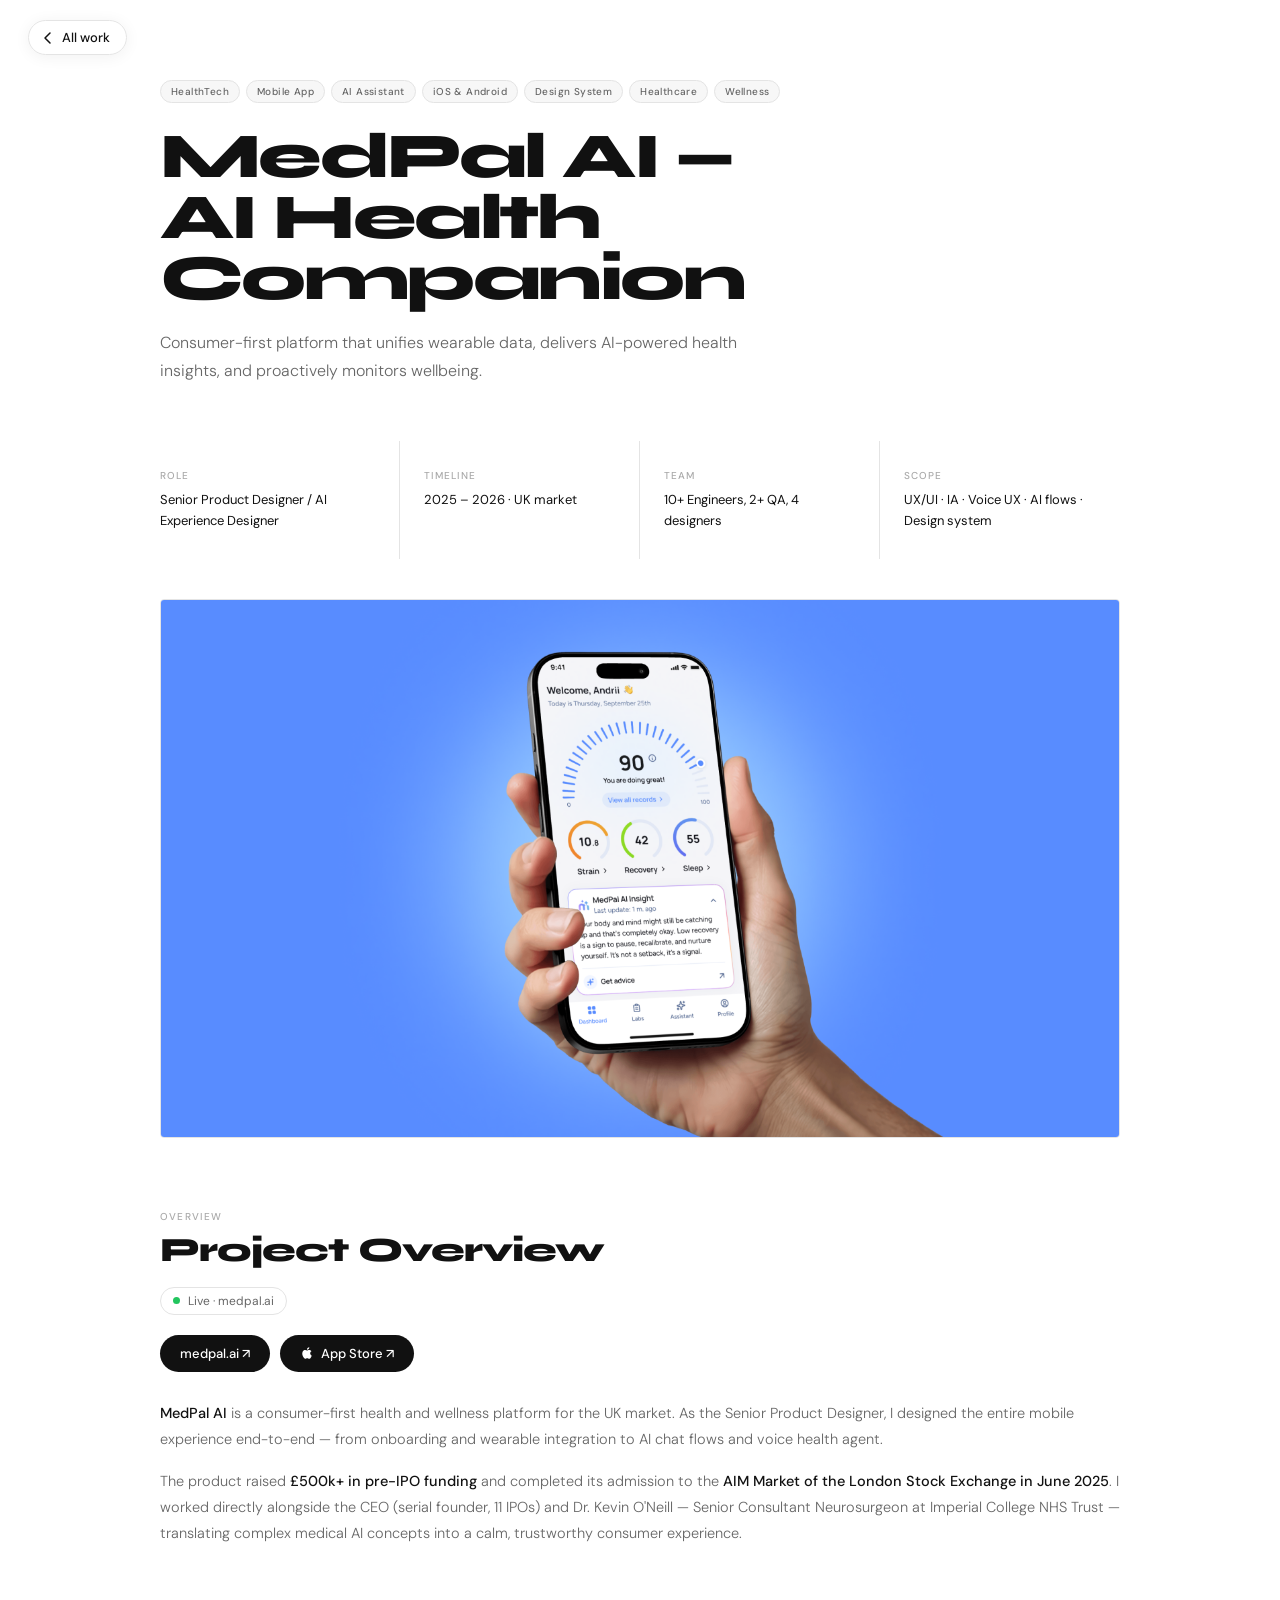
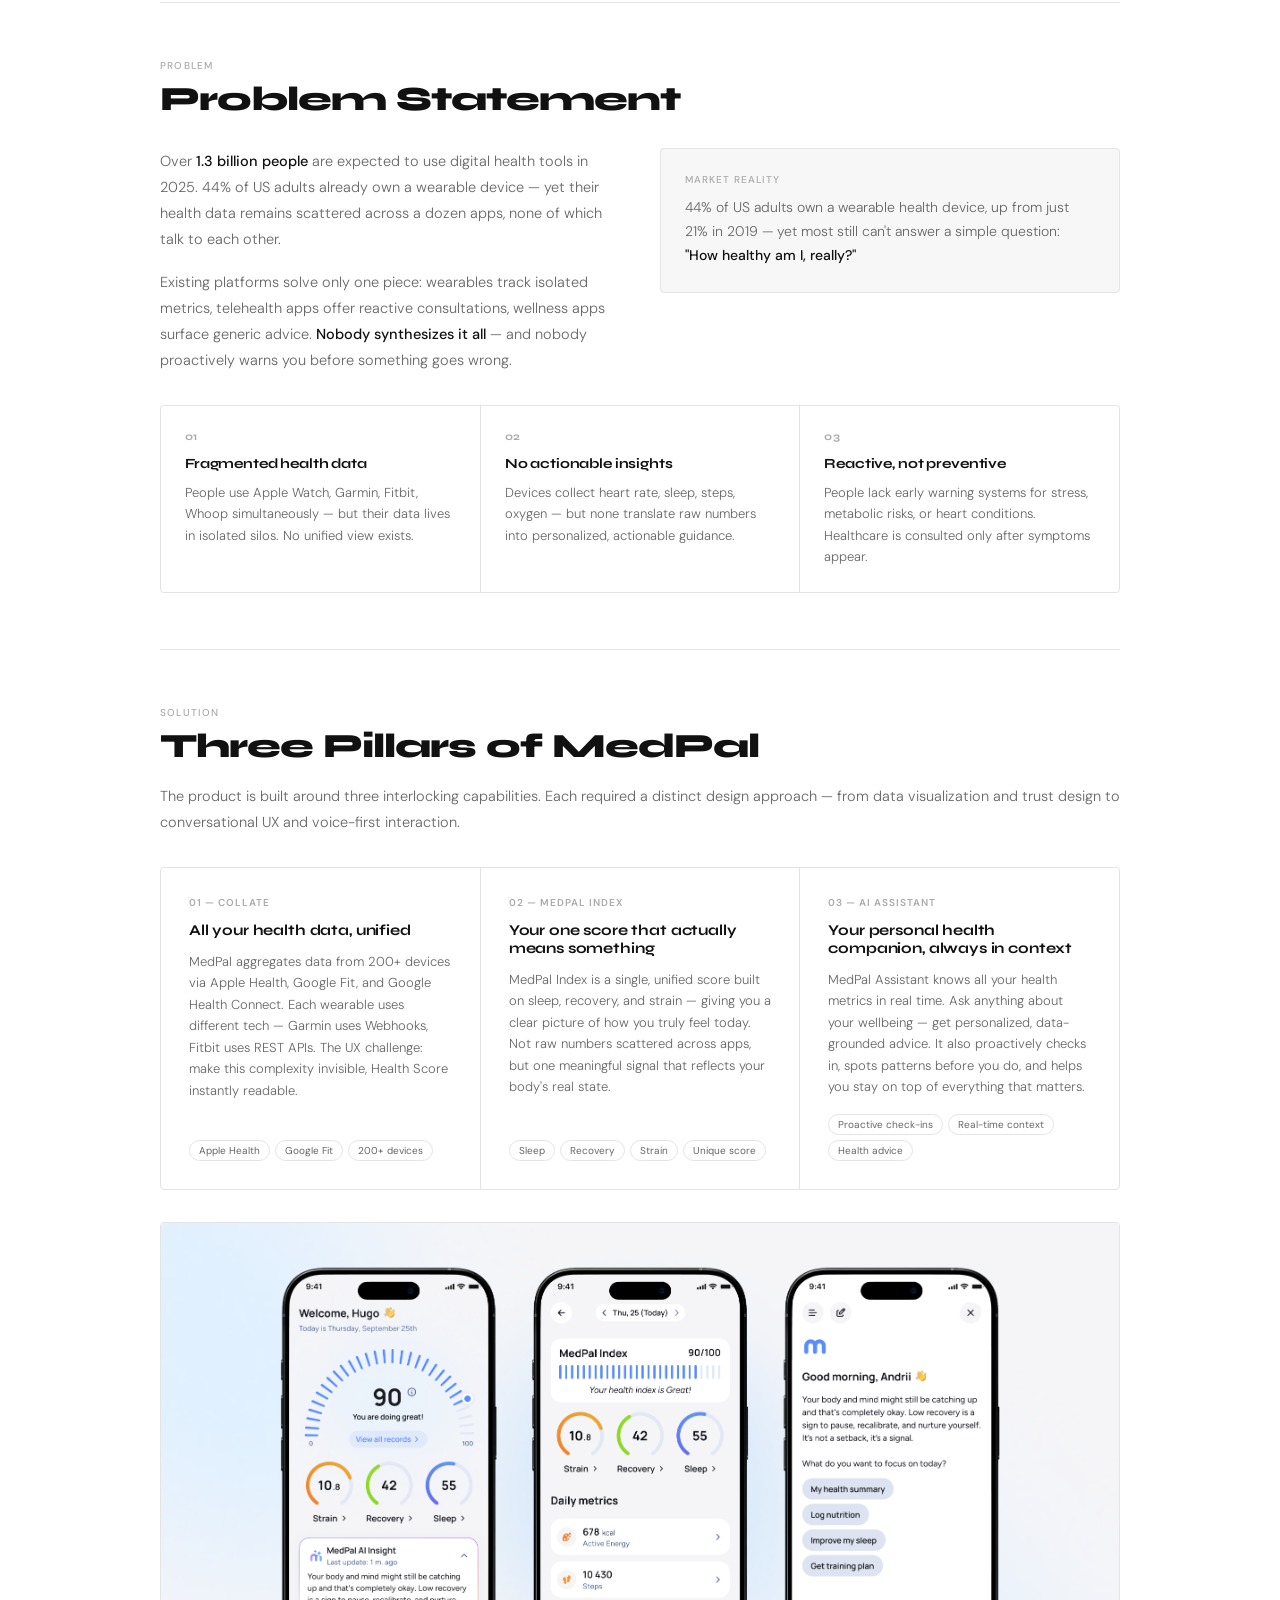
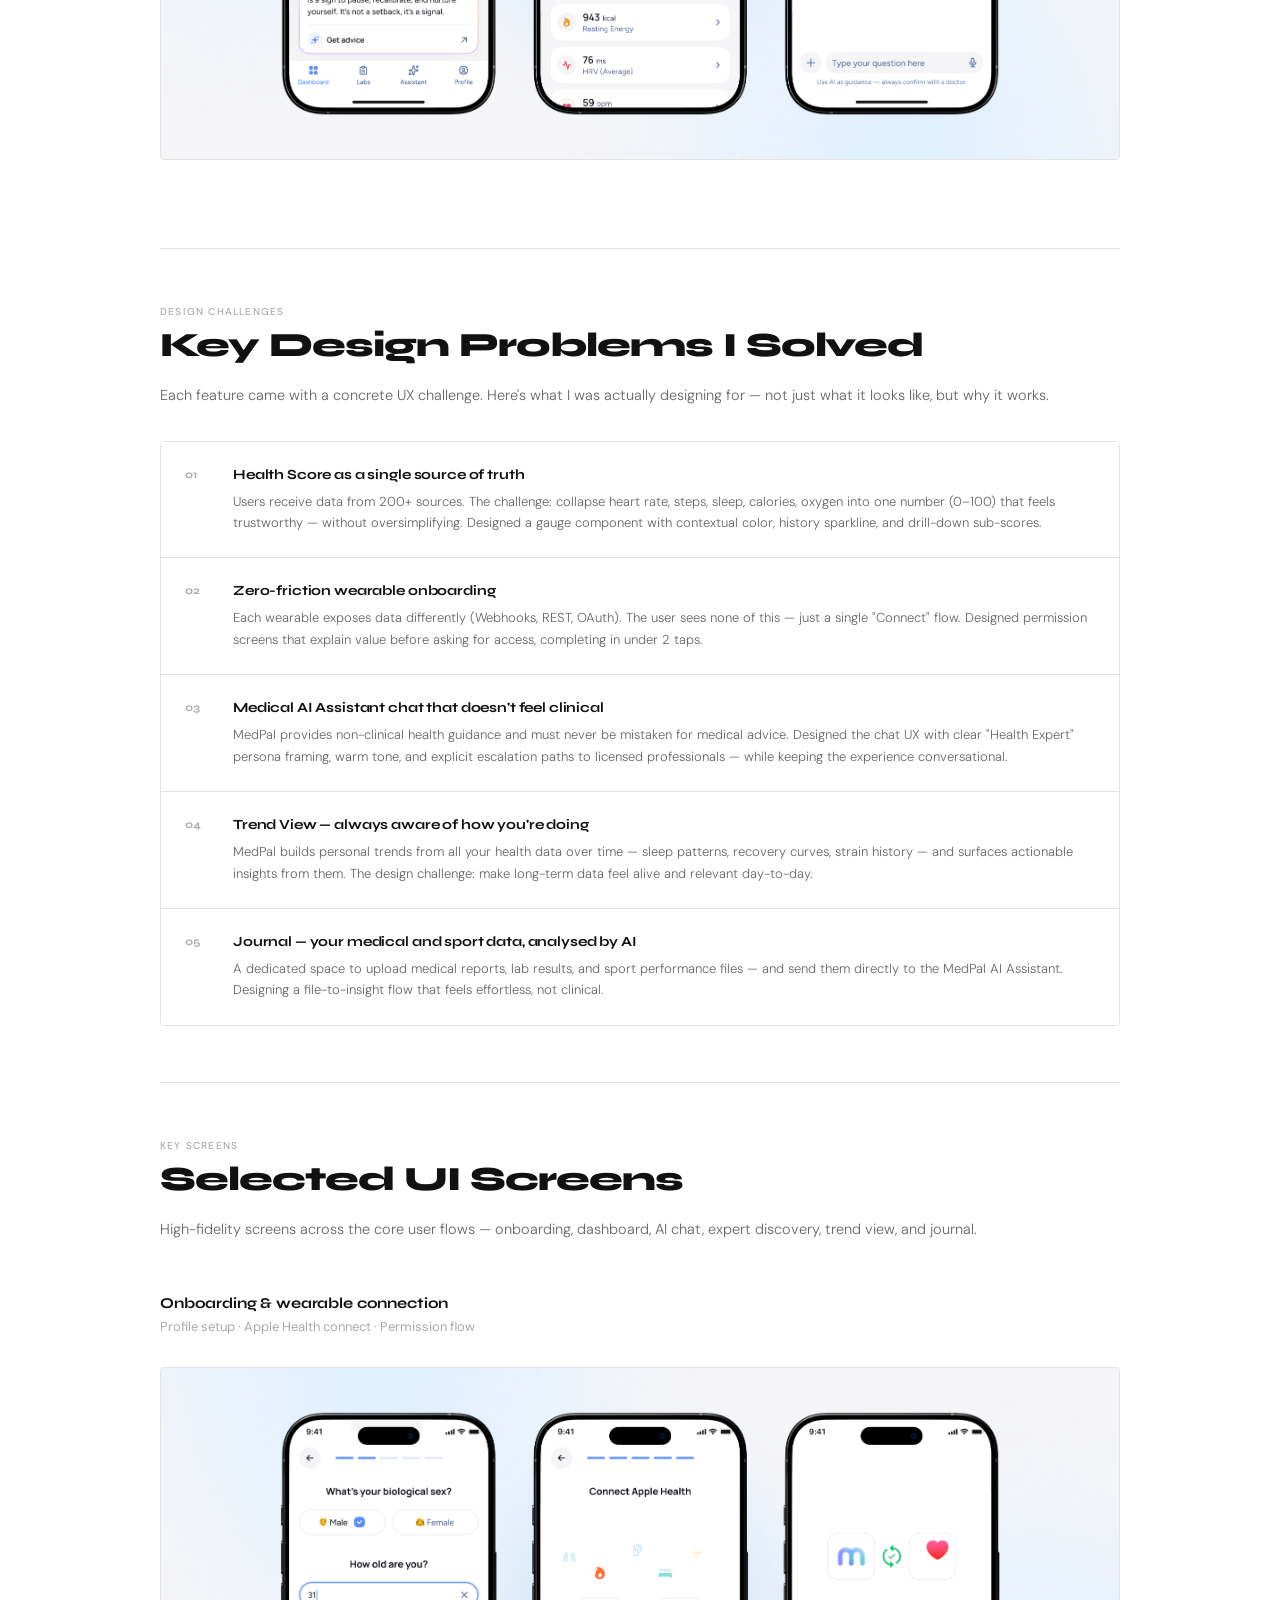
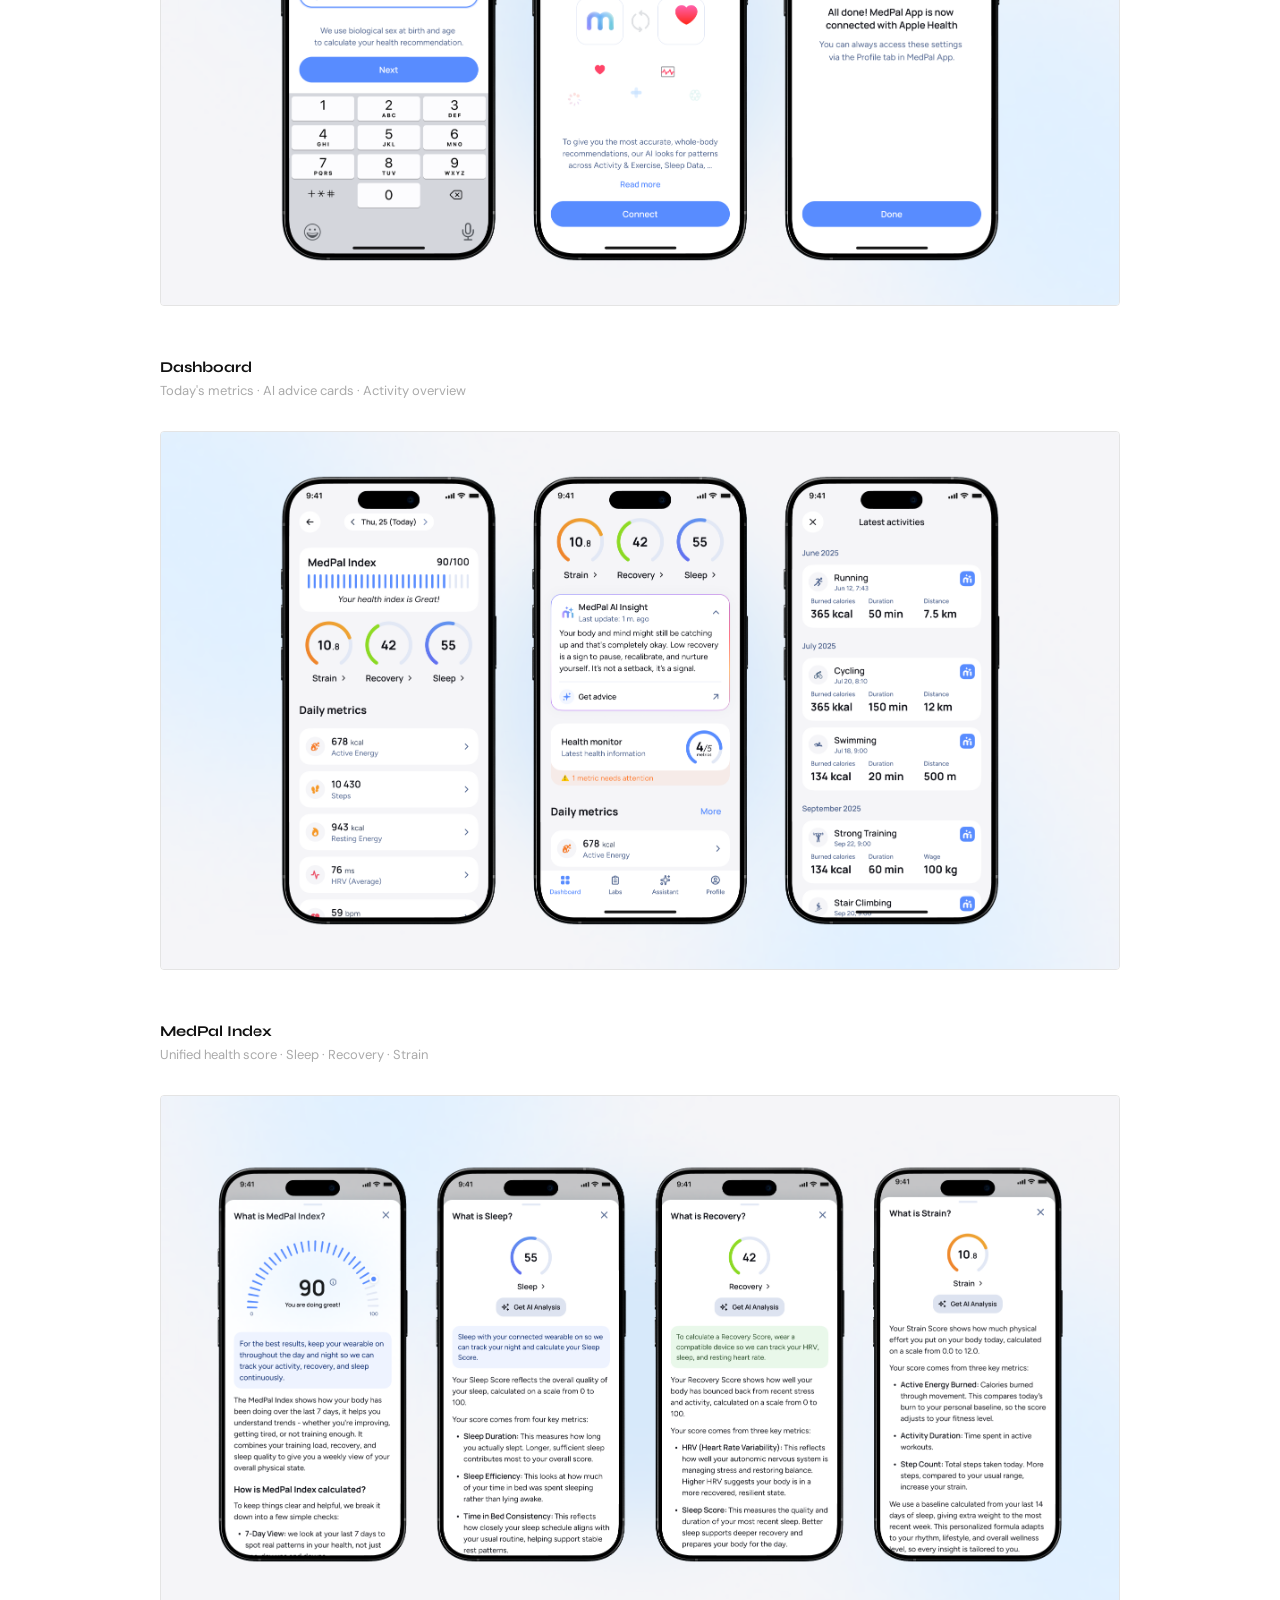
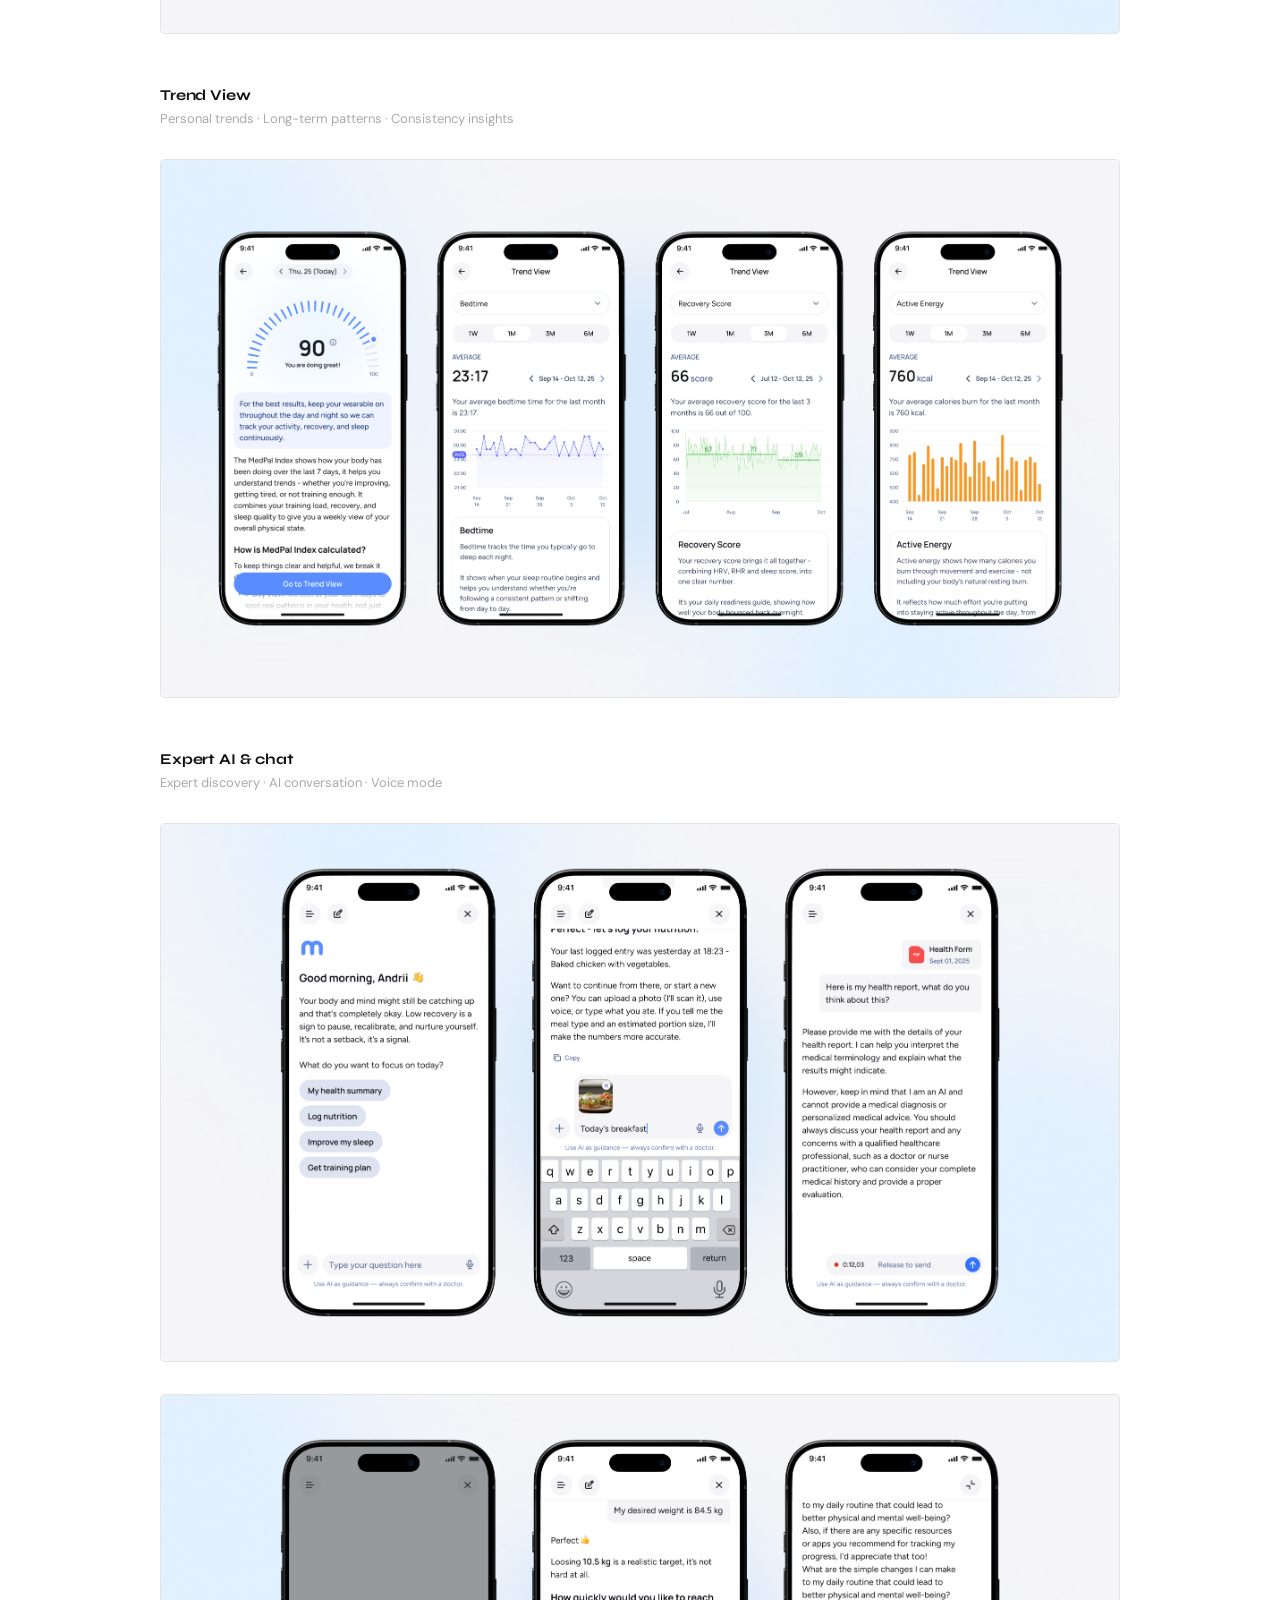
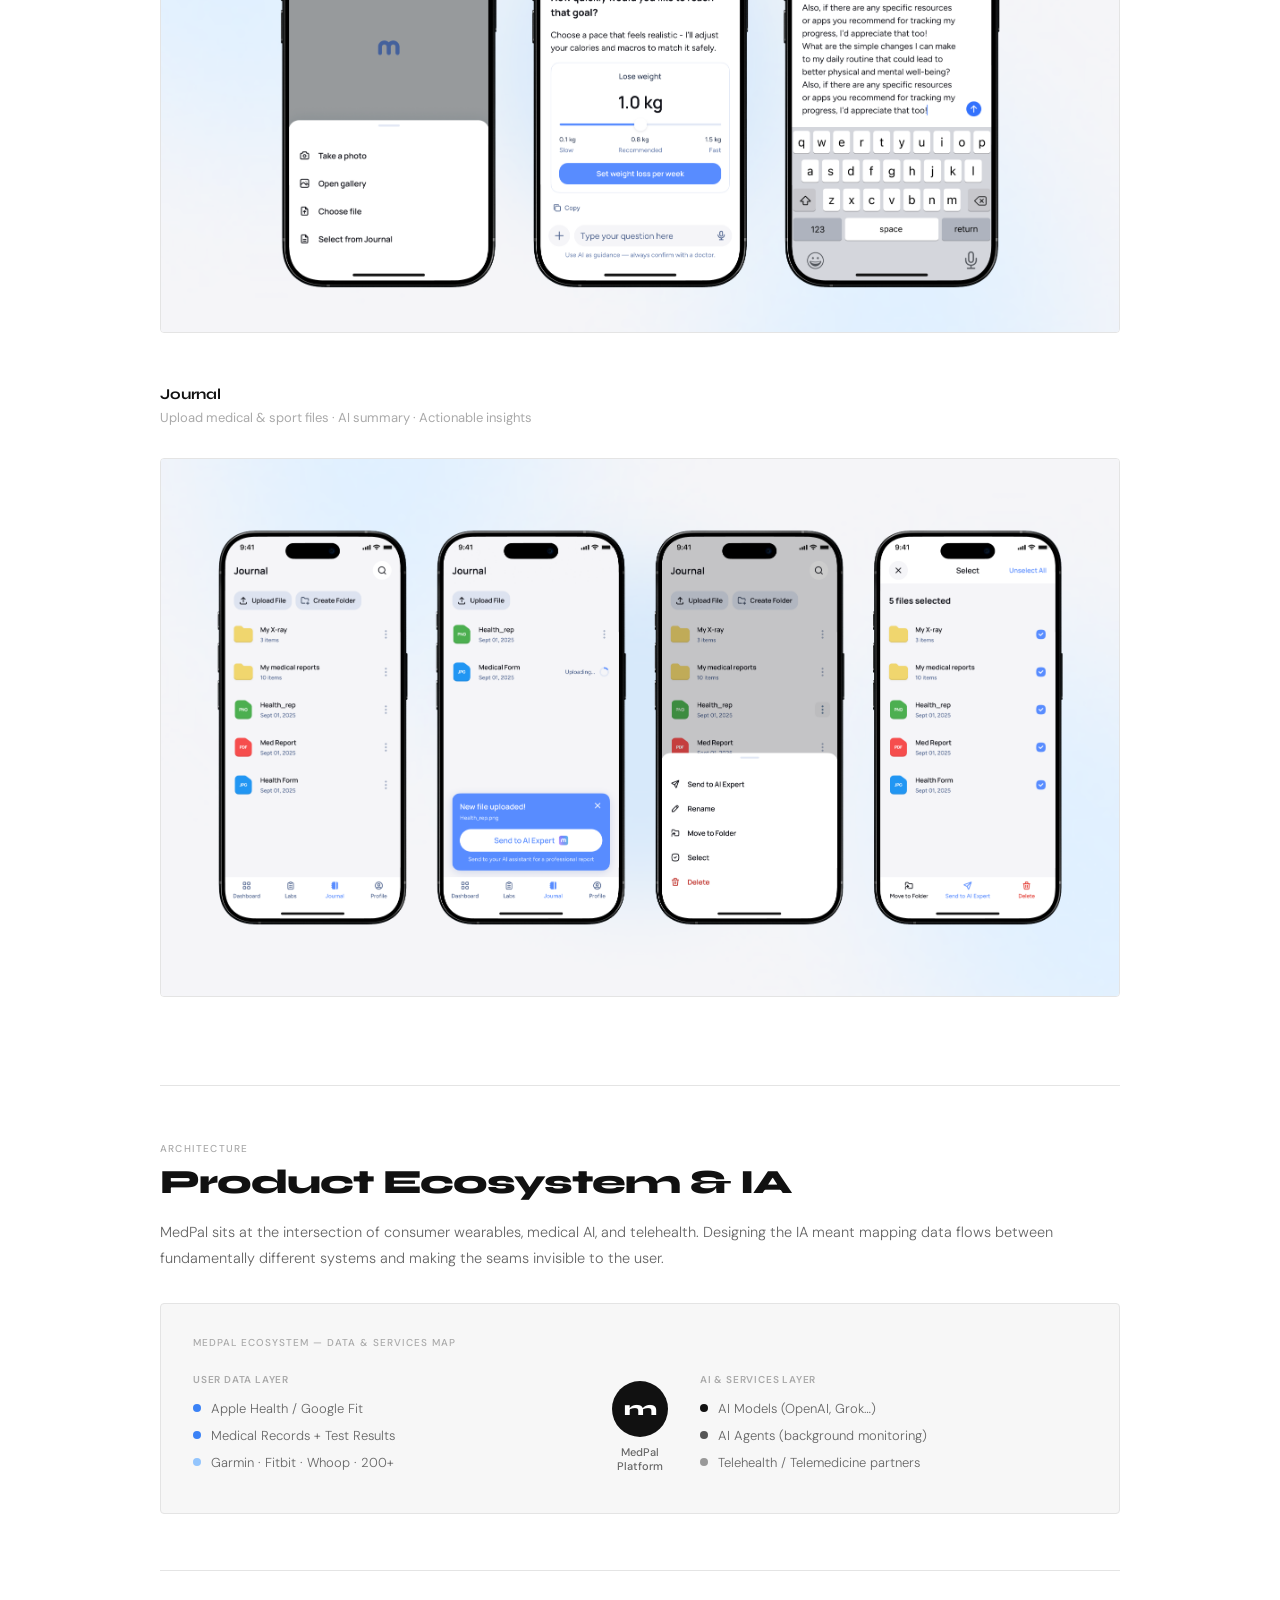
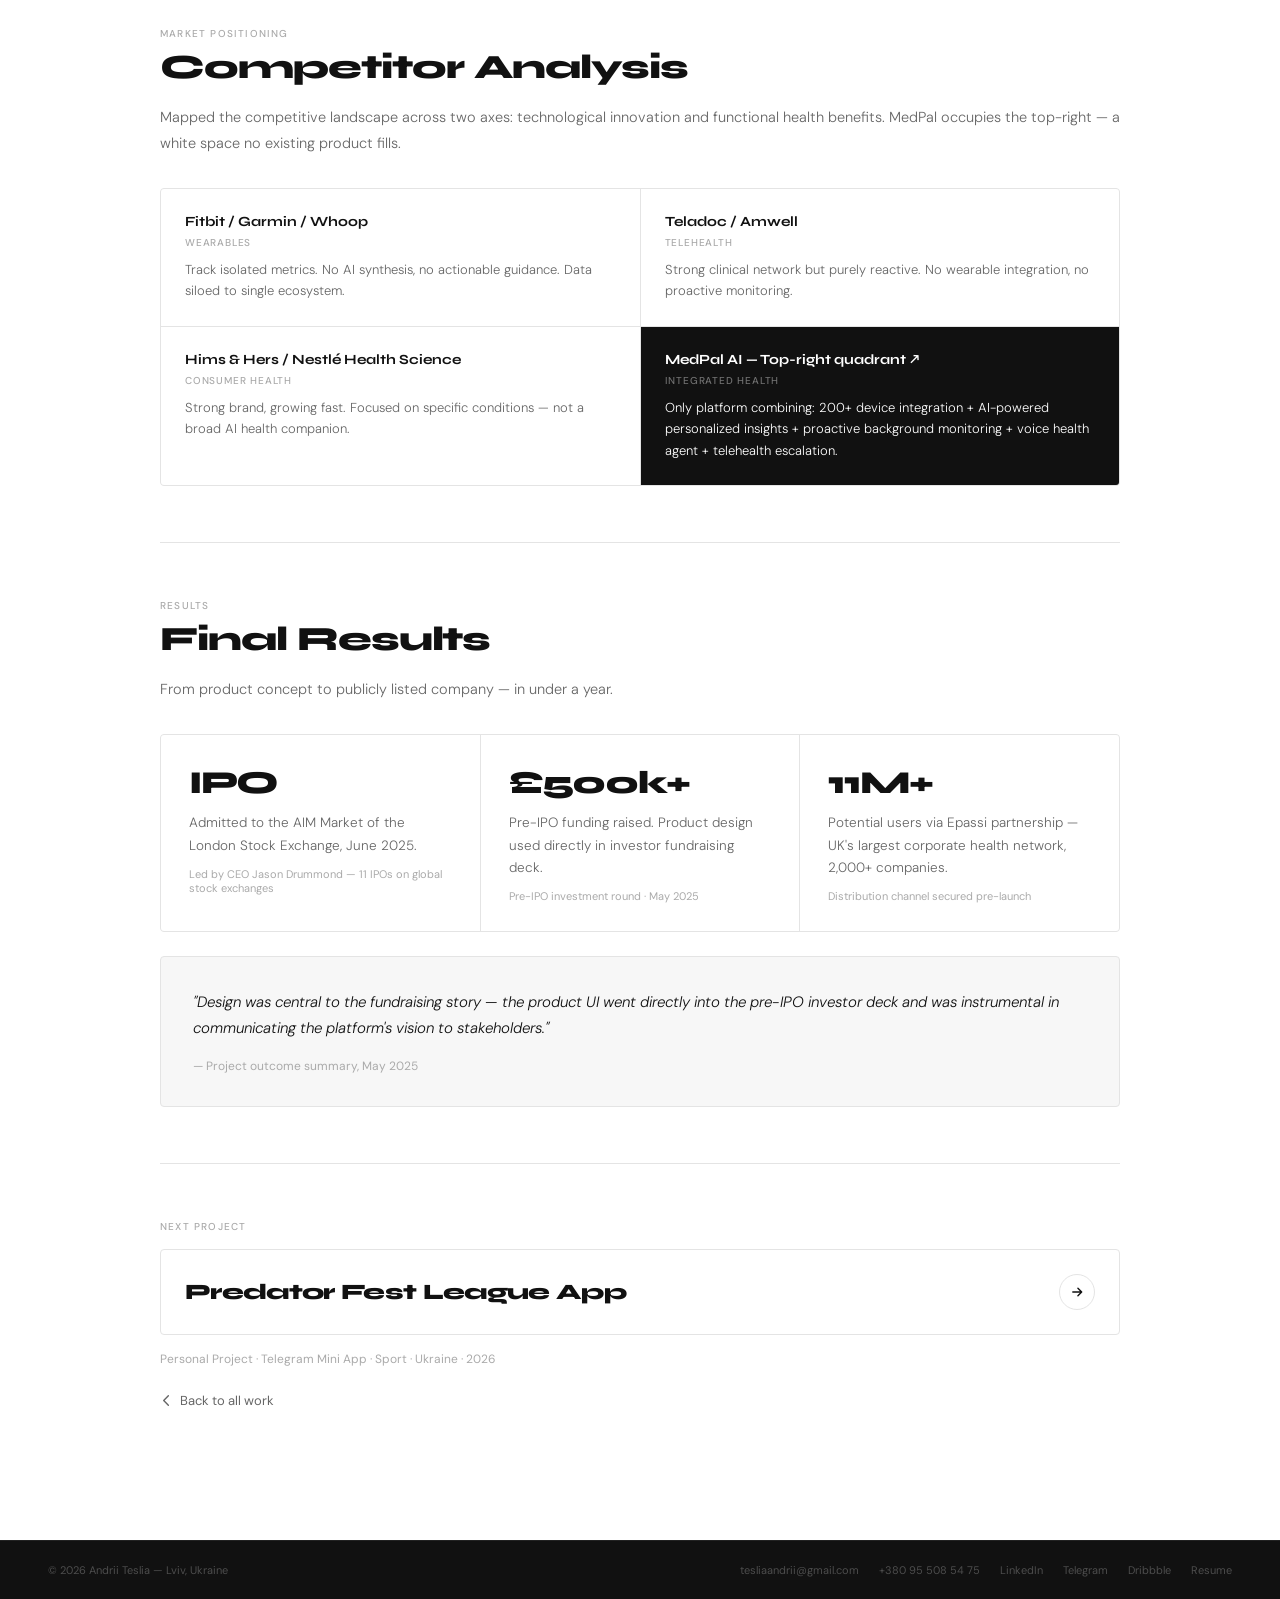
==== commit d598a6df: "Add files via upload" ====
--- a/medpal.html
+++ b/medpal.html
@@ -49,7 +49,15 @@
     .float-back:hover svg { transform: translateX(-3px); }
     @media(max-width:768px){ .float-back { top:14px; left:16px; font-size:12px; padding:7px 14px 7px 10px; } }
 
-    /* ── INNER CONTAINER ── */
+    /* ── PROJECT BTNS ── */
+    .live-badge { display:inline-flex; align-items:center; gap:8px; font-size:12px; color:var(--text-2); border:1px solid var(--border); padding:5px 12px; border-radius:100px; margin-bottom:20px; }
+    .live-dot { width:7px; height:7px; background:#22C55E; border-radius:50%; animation:pulse 2s infinite; }
+    @keyframes pulse { 0%,100%{opacity:1} 50%{opacity:.4} }
+    .proj-btns { display:flex; gap:10px; flex-wrap:wrap; margin-bottom:28px; }
+    .btn-fill { display:inline-flex; align-items:center; background:var(--text); color:#fff; font-size:13px; font-weight:500; padding:10px 20px; border-radius:100px; text-decoration:none; transition:opacity .2s; }
+    .btn-fill:hover { opacity:.8; }
+    .btn-app { display:inline-flex; align-items:center; gap:7px; background:var(--text); color:#fff; font-size:13px; font-weight:500; padding:10px 20px; border-radius:100px; text-decoration:none; transition:opacity .2s; }
+    .btn-app:hover { opacity:.8; }
     .inner { max-width:calc(var(--body-w) + var(--pad)*2); margin:0 auto; padding:0 var(--pad); }
     @media(max-width:768px){ .inner { padding:0 var(--mob-pad); } }
 
@@ -254,6 +262,14 @@
   <div class="cs-section reveal">
     <div class="cs-label">Overview</div>
     <h2 class="cs-title">Project Overview</h2>
+    <div class="live-badge"><div class="live-dot"></div>Live · medpal.ai</div>
+    <div class="proj-btns">
+      <a href="https://www.medpal.ai/" target="_blank" class="btn-fill">medpal.ai ↗</a>
+      <a href="https://apps.apple.com/us/app/medpal-ai/id6740333362" target="_blank" class="btn-app">
+        <svg width="14" height="14" viewBox="0 0 24 24" fill="currentColor"><path d="M18.71 19.5c-.83 1.24-1.71 2.45-3.05 2.47-1.34.03-1.77-.79-3.29-.79-1.53 0-2 .77-3.27.82-1.31.05-2.3-1.32-3.14-2.53C4.25 17 2.94 12.45 4.7 9.39c.87-1.52 2.43-2.48 4.12-2.51 1.28-.02 2.5.87 3.29.87.78 0 2.26-1.07 3.8-.91.65.03 2.47.26 3.64 1.98-.09.06-2.17 1.28-2.15 3.81.03 3.02 2.65 4.03 2.68 4.04-.03.07-.42 1.44-1.38 2.83M13 3.5c.73-.83 1.94-1.46 2.94-1.5.13 1.17-.34 2.35-1.04 3.19-.69.85-1.83 1.51-2.95 1.42-.15-1.15.41-2.35 1.05-3.11z"/></svg>
+        App Store ↗
+      </a>
+    </div>
     <p class="cs-text"><strong>MedPal AI</strong> is a consumer-first health and wellness platform for the UK market. As the Senior Product Designer, I designed the entire mobile experience end-to-end — from onboarding and wearable integration to AI chat flows and voice health agent.</p>
     <p class="cs-text">The product raised <strong>£500k+ in pre-IPO funding</strong> and completed its admission to the <strong>AIM Market of the London Stock Exchange in June 2025</strong>. I worked directly alongside the CEO (serial founder, 11 IPOs) and Dr. Kevin O'Neill — Senior Consultant Neurosurgeon at Imperial College NHS Trust — translating complex medical AI concepts into a calm, trustworthy consumer experience.</p>
   </div>
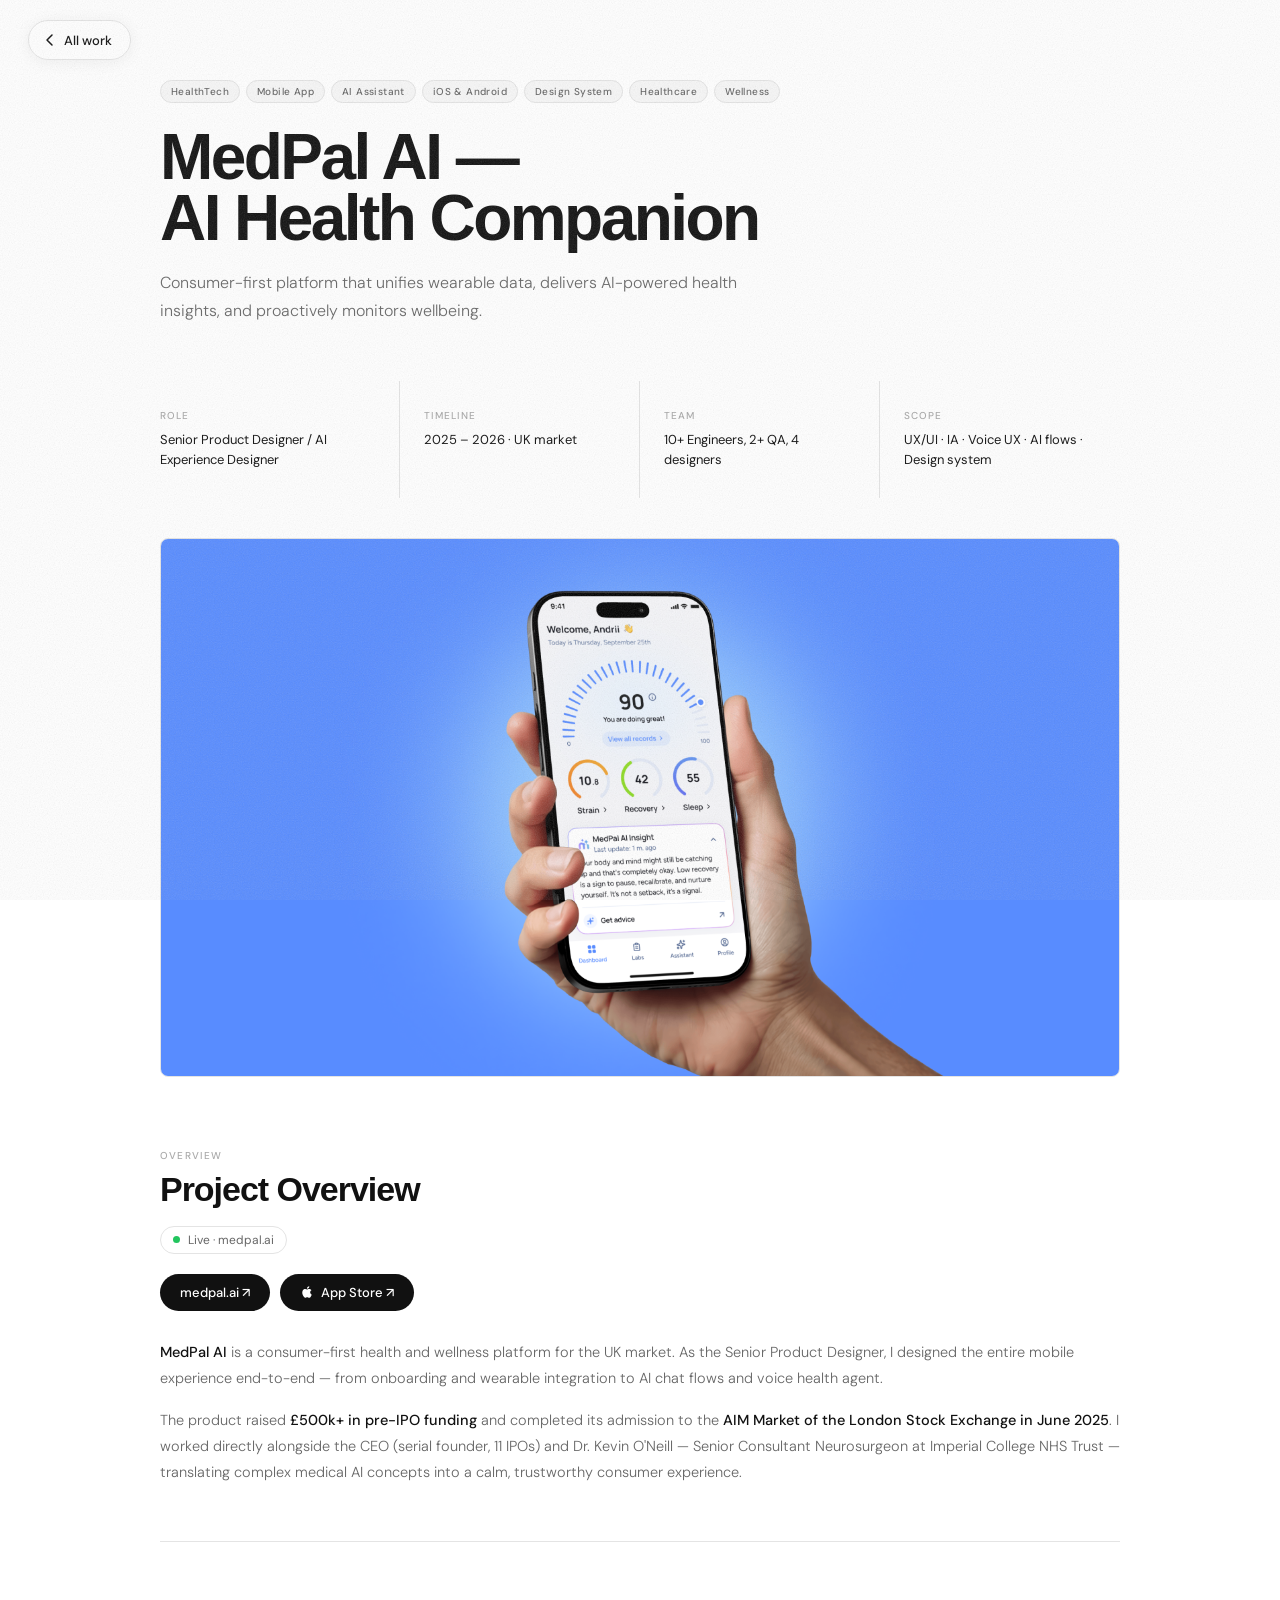
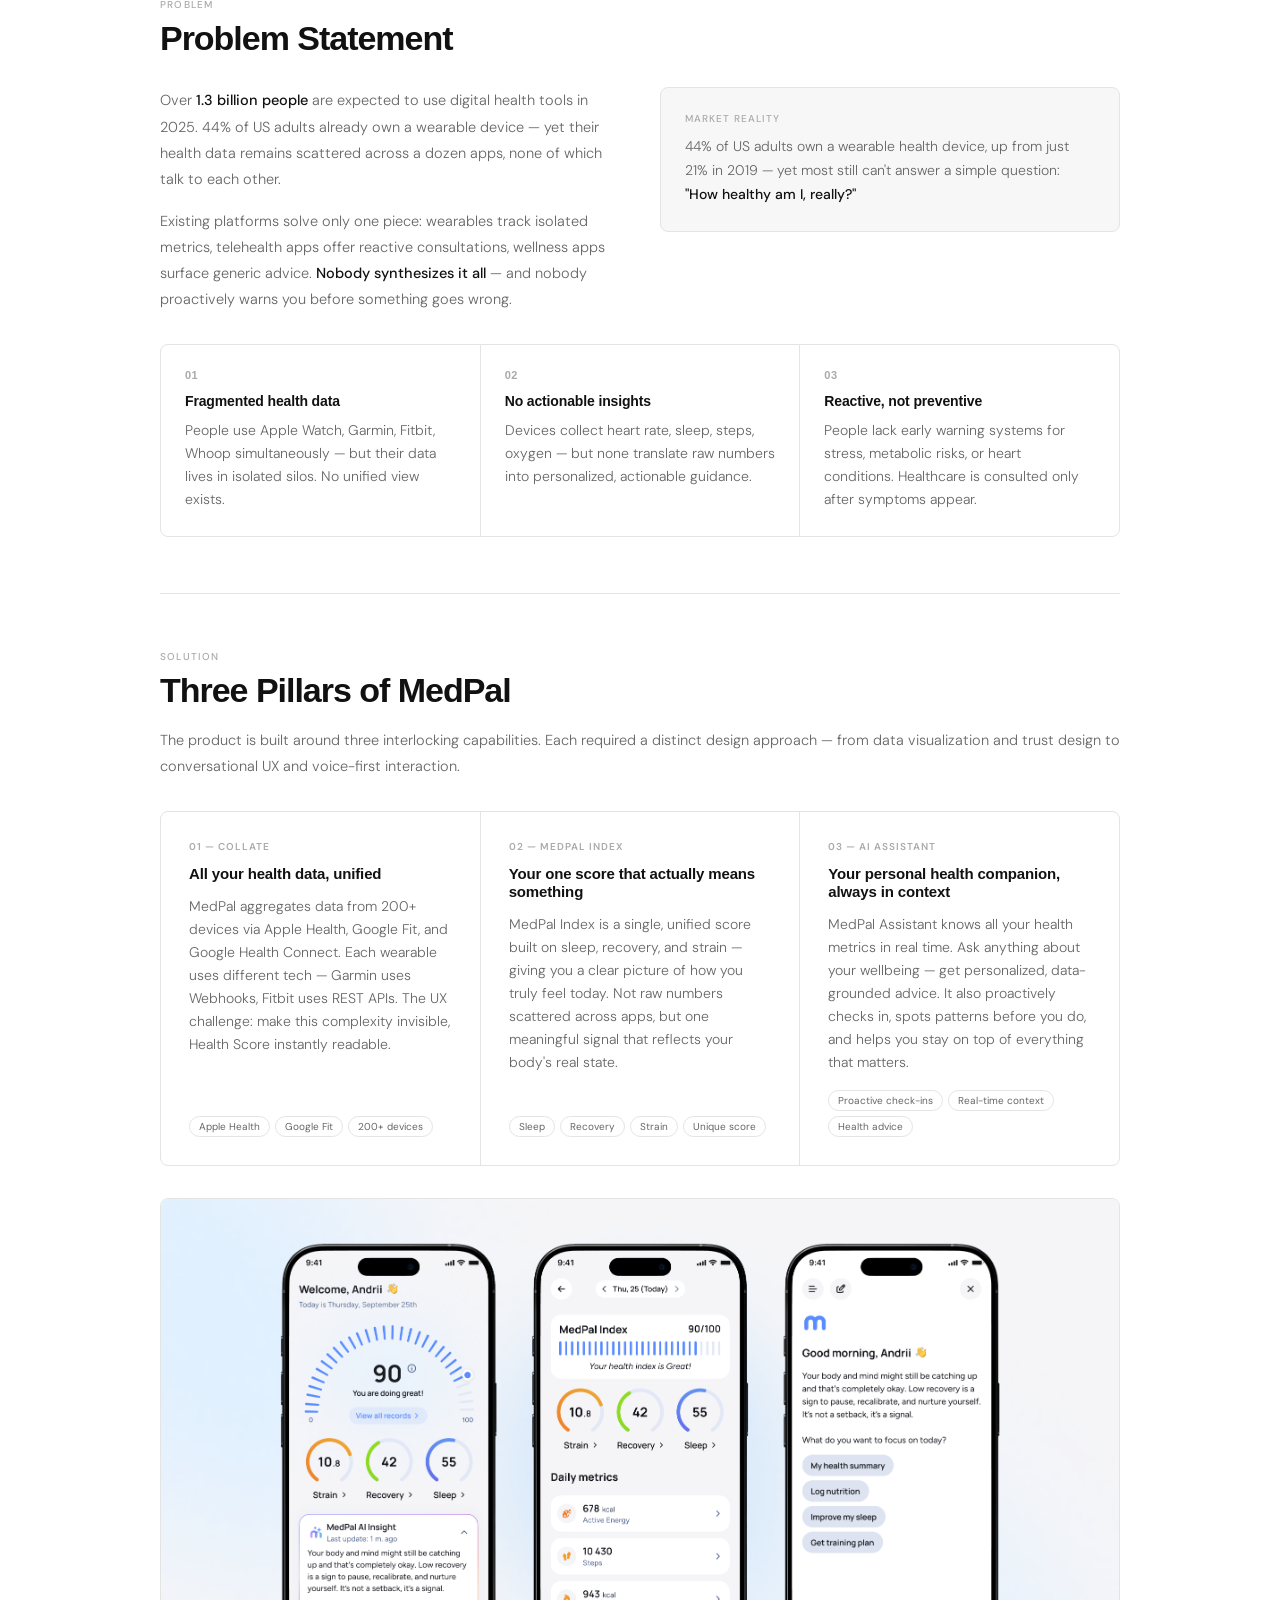
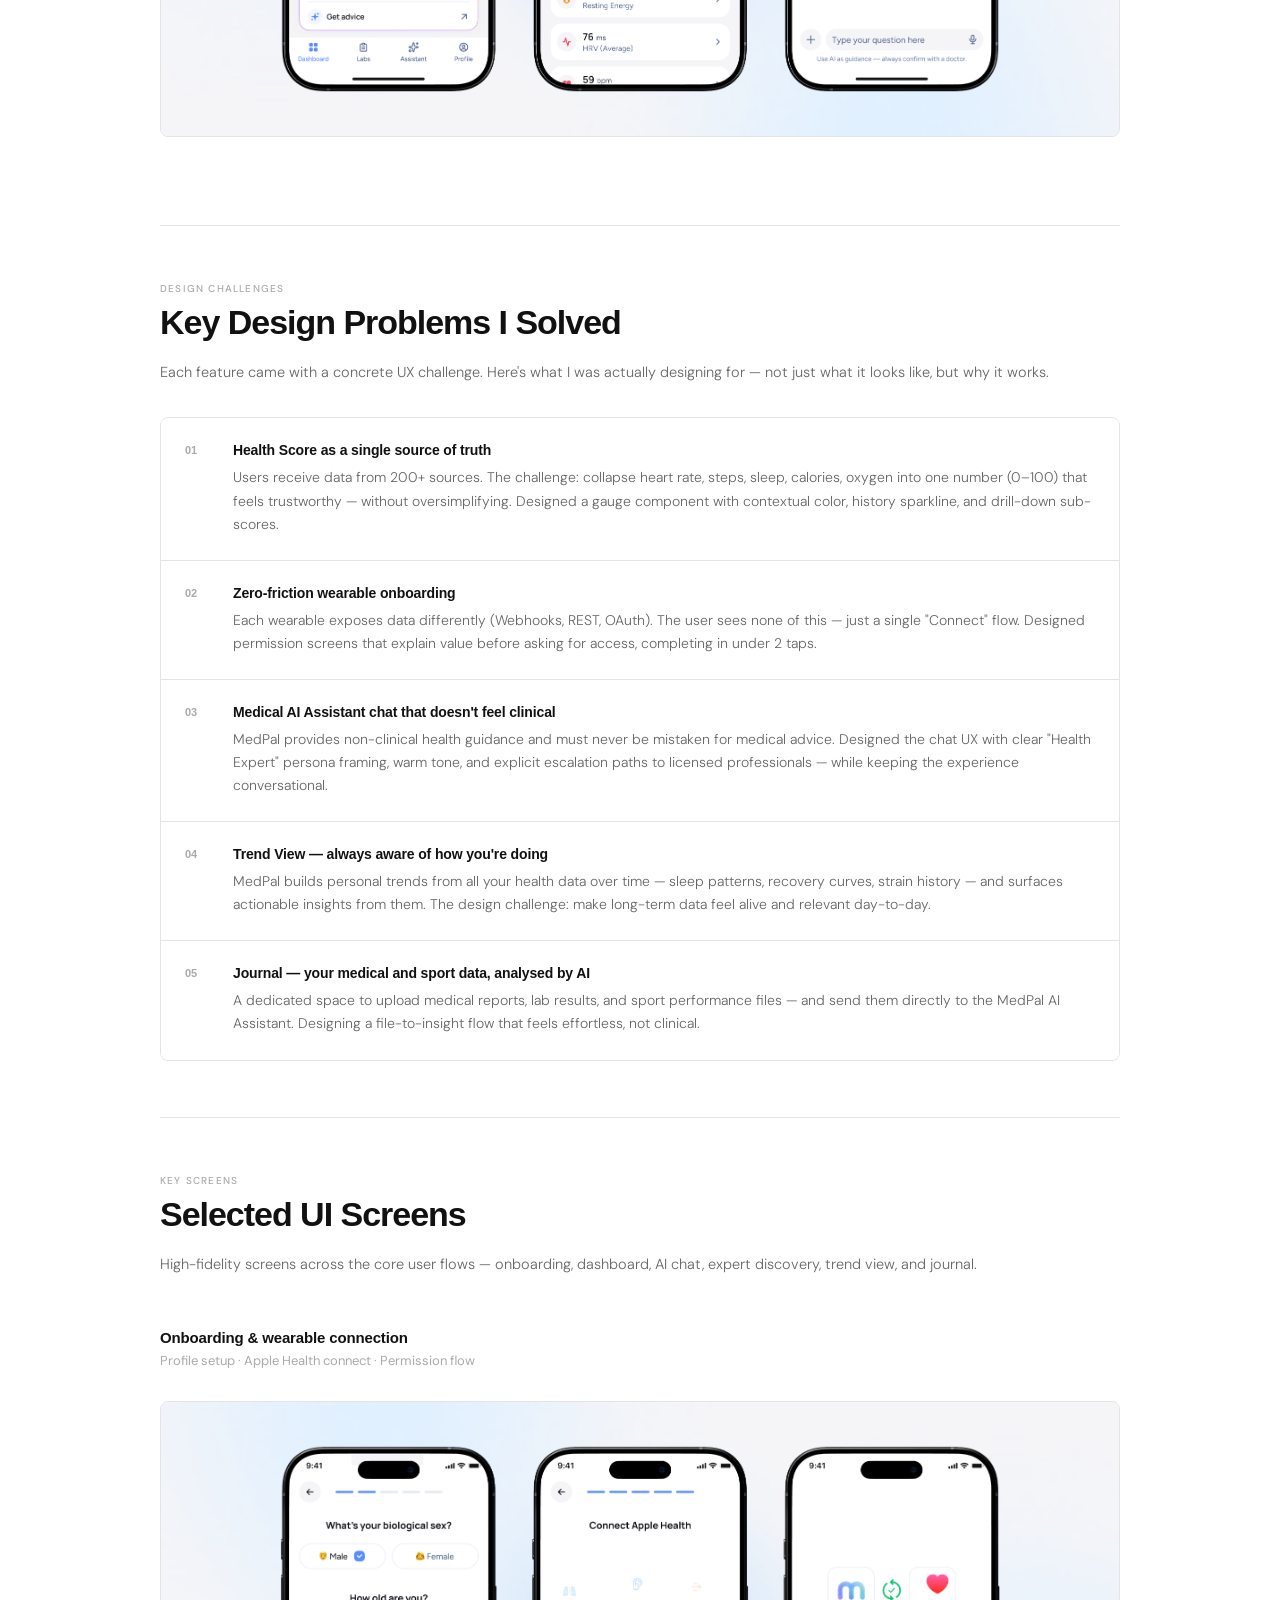
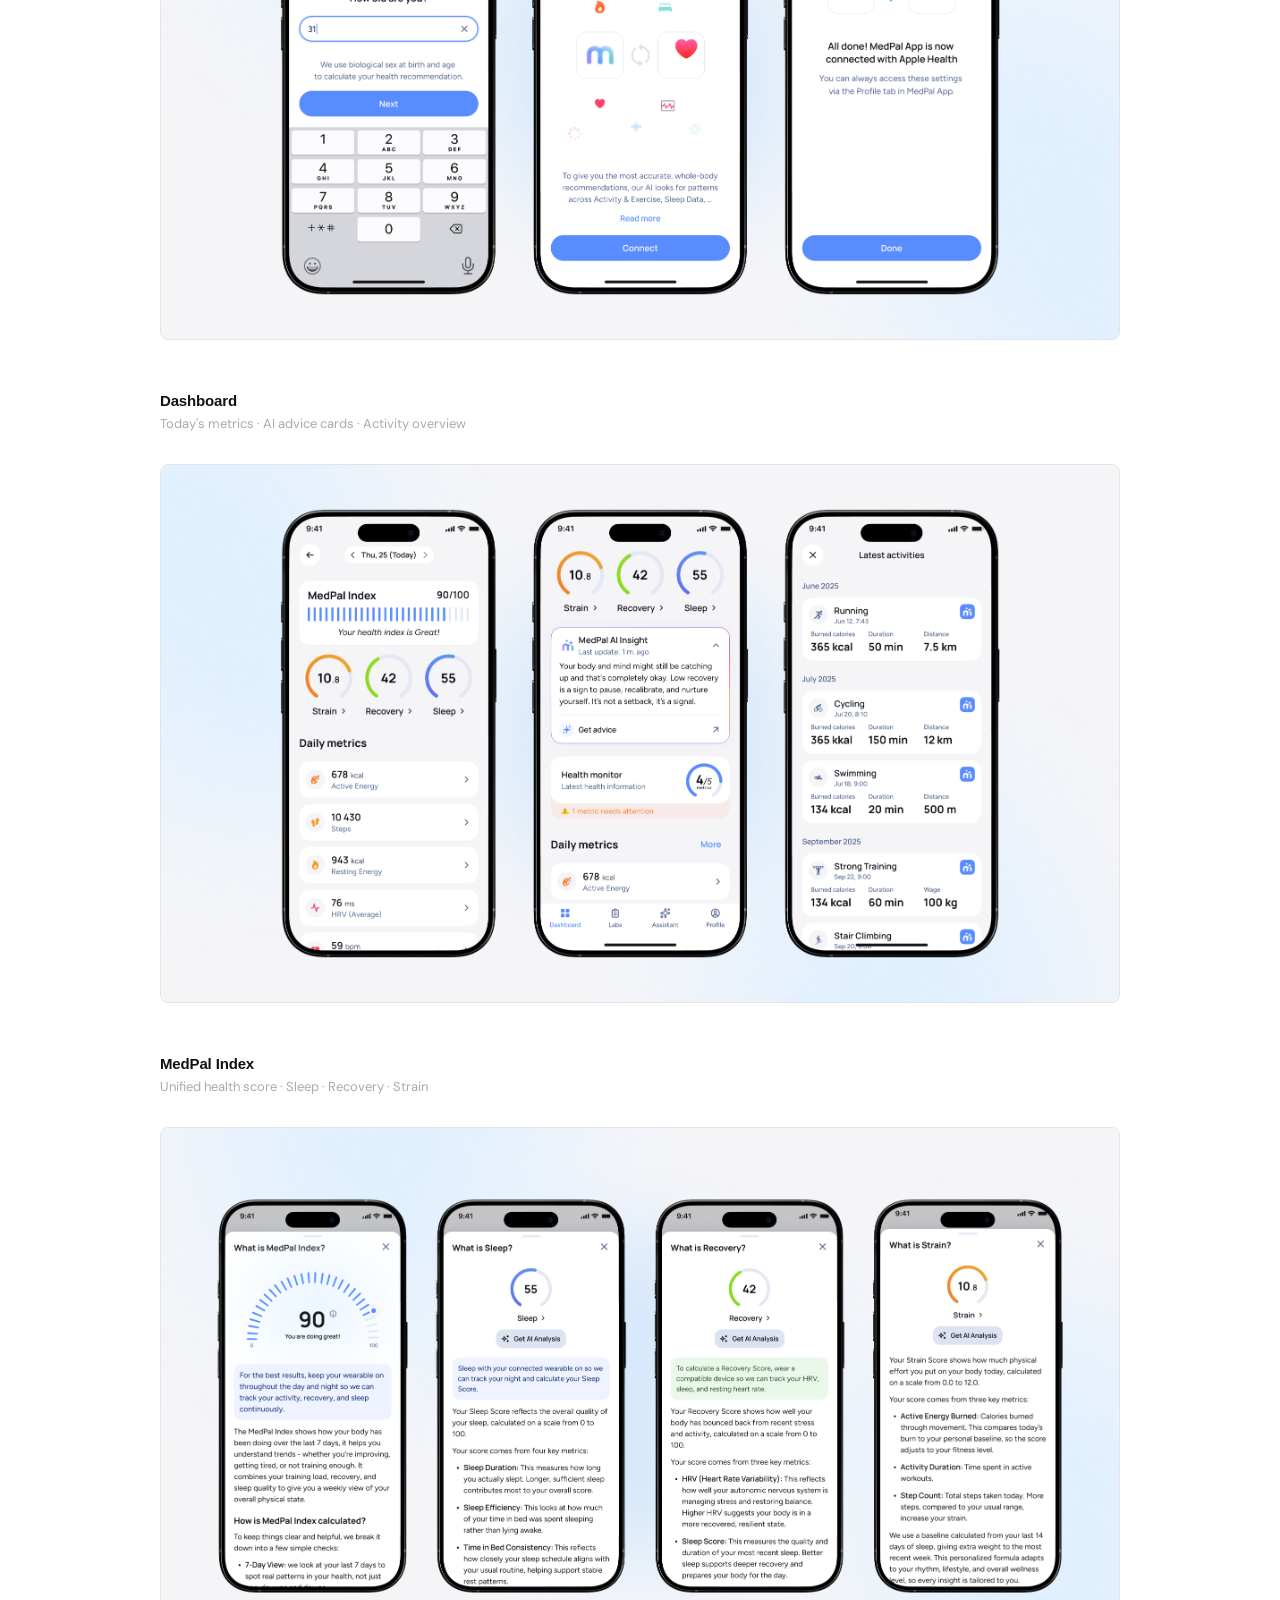
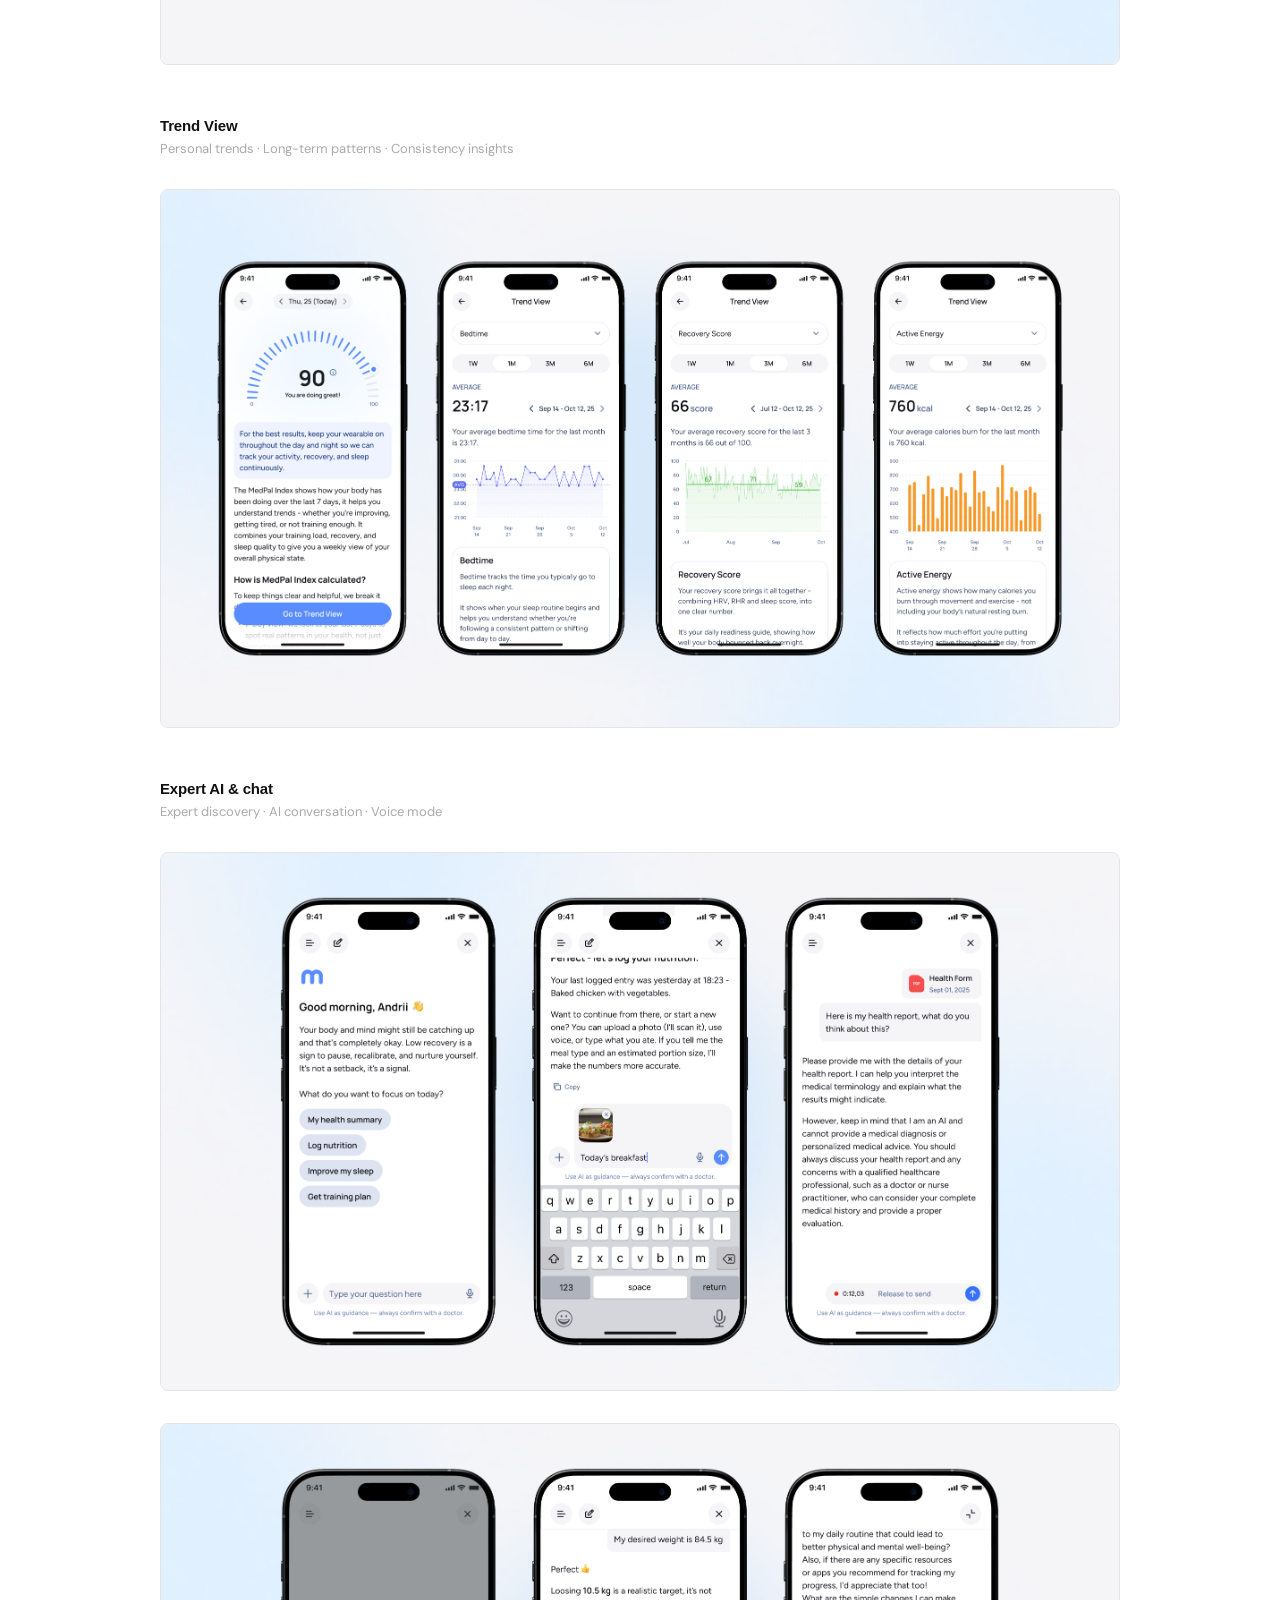
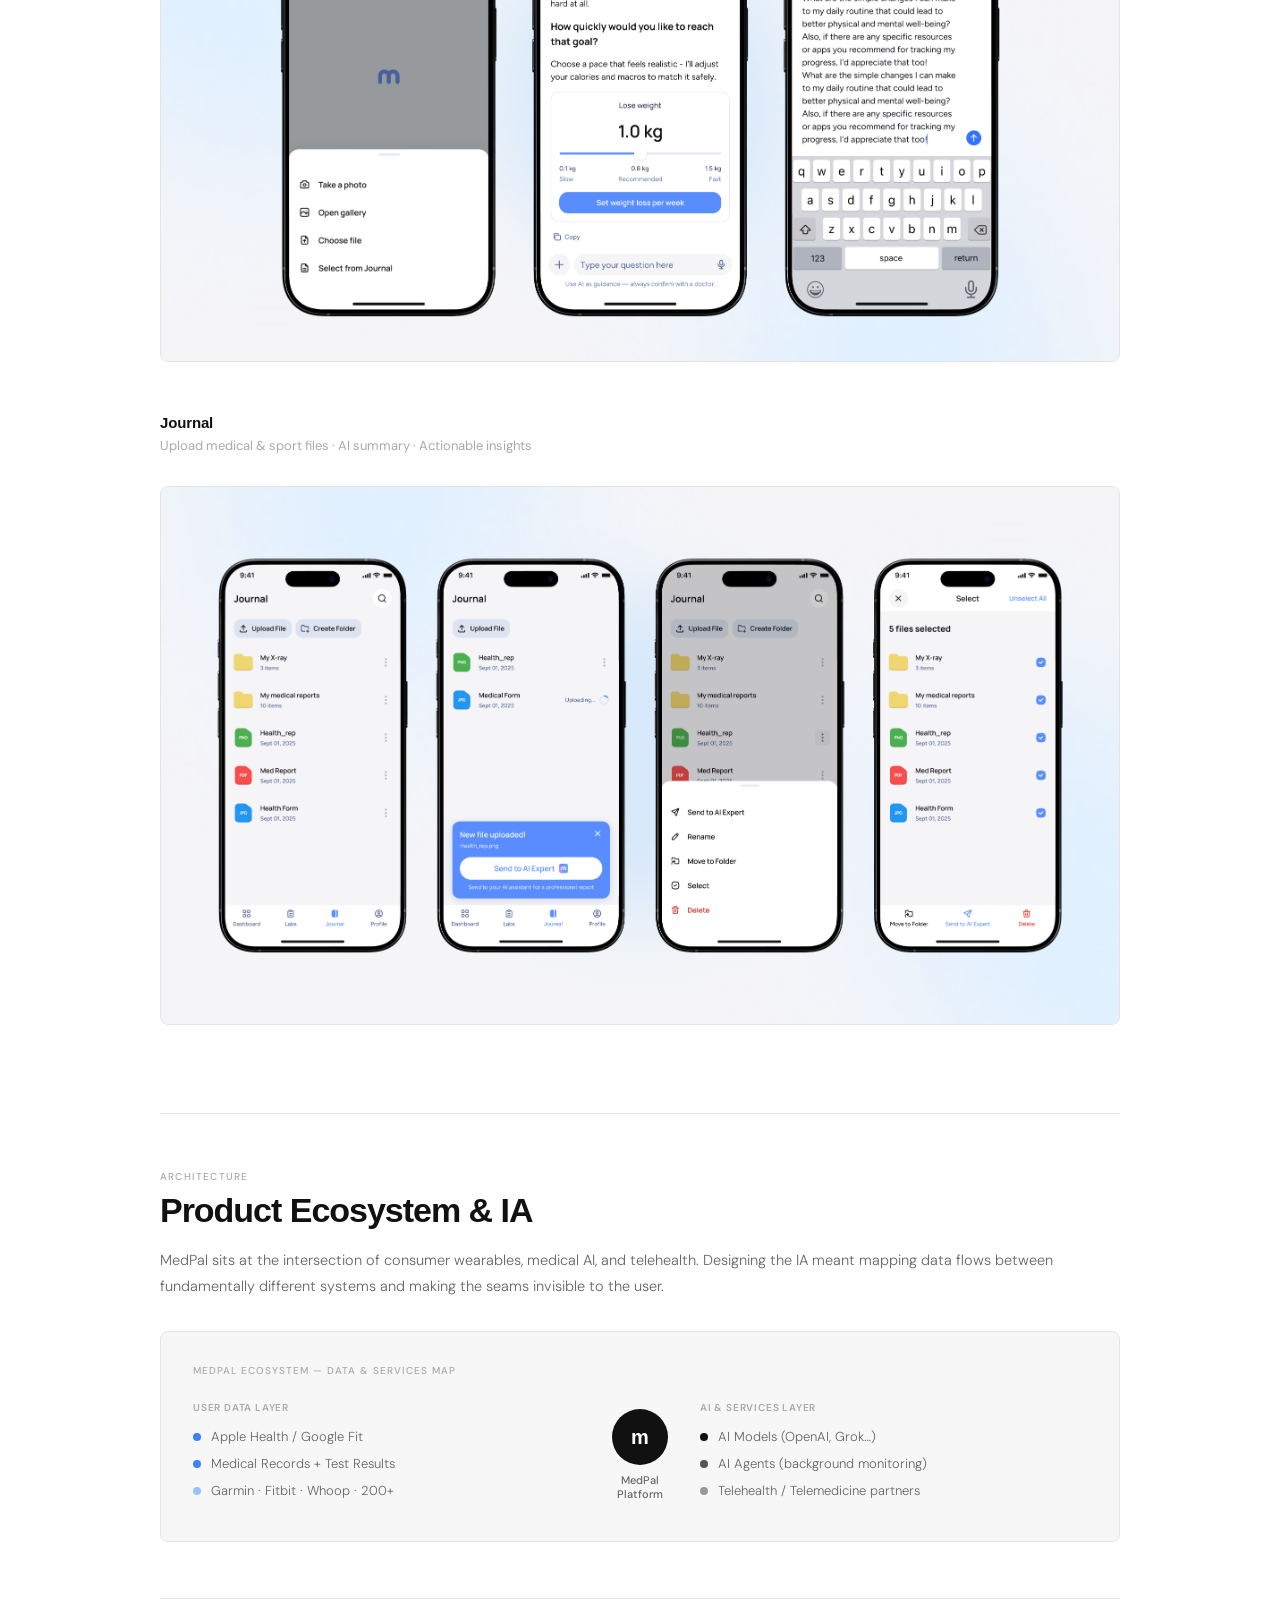
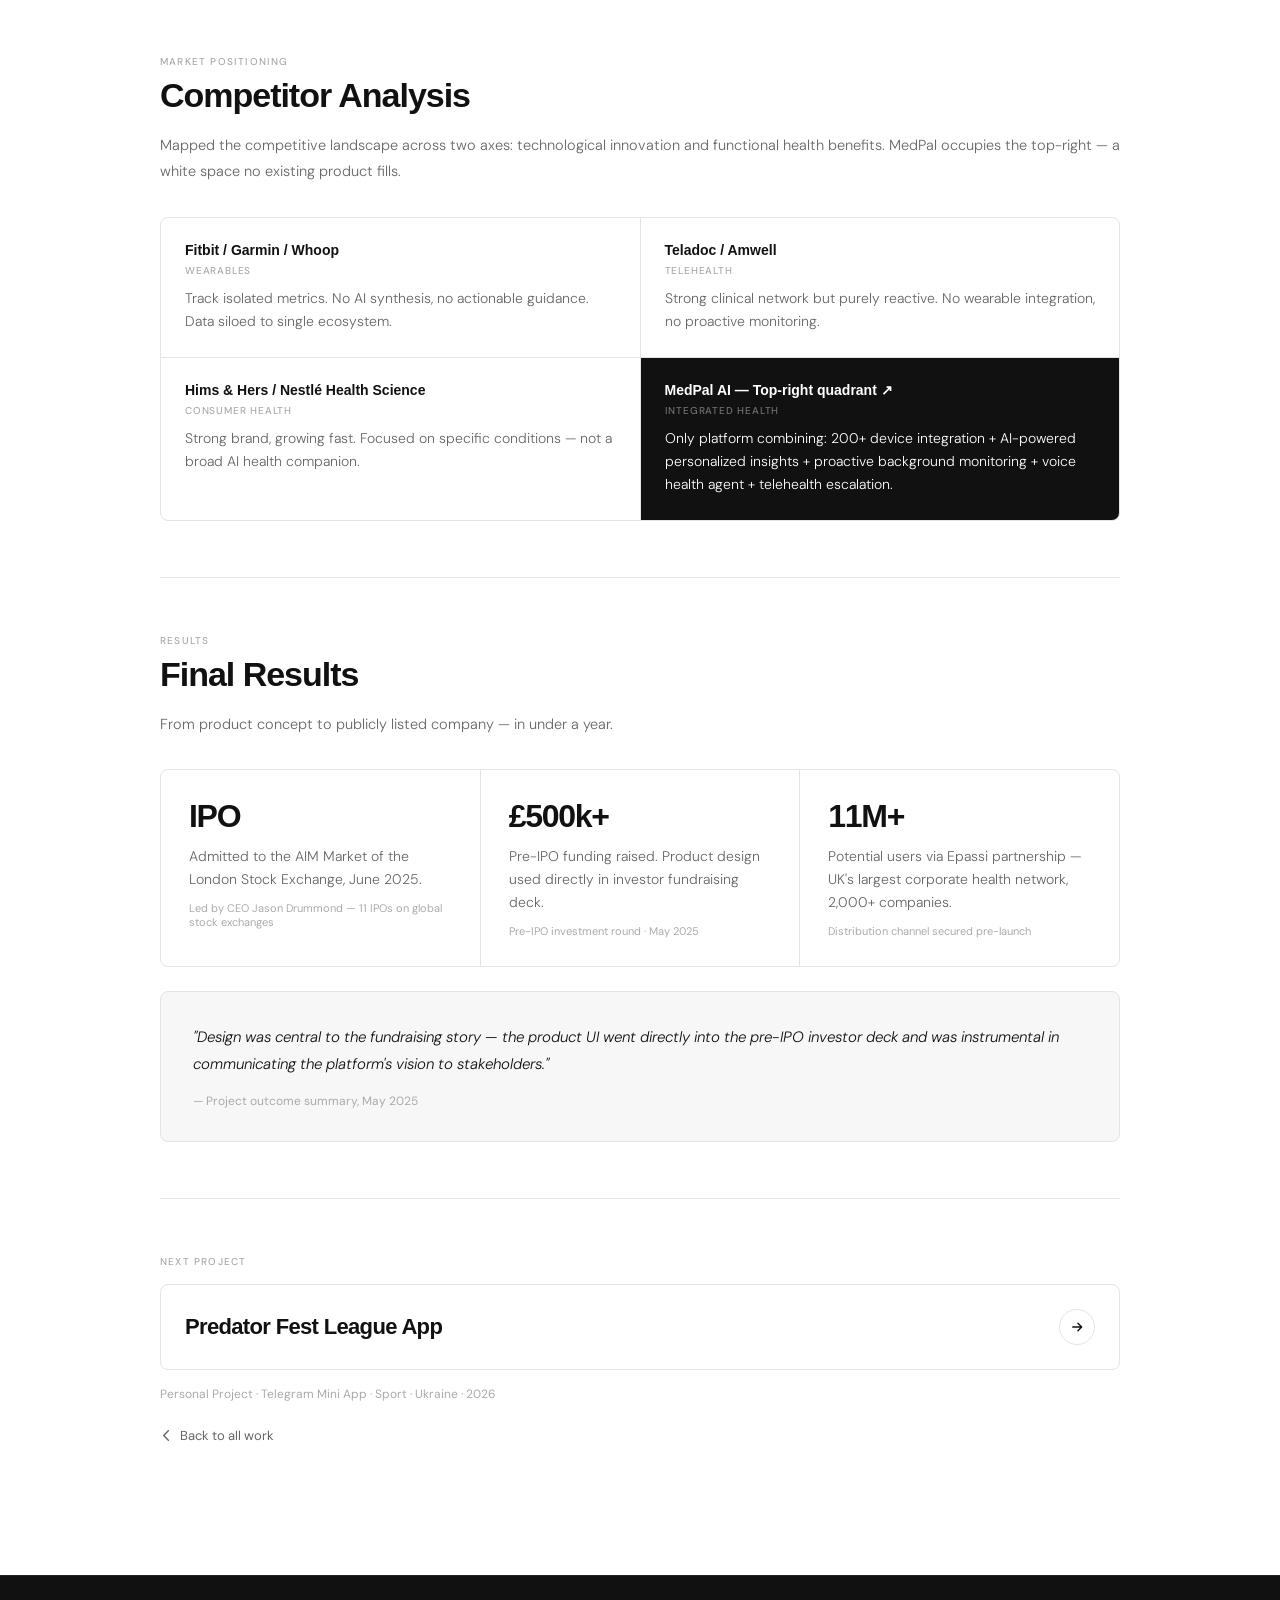
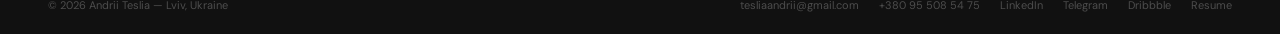
==== commit 30a485aa: "Add files via upload" ====
--- a/medpal.html
+++ b/medpal.html
@@ -9,7 +9,10 @@
   <link rel="shortcut icon" href="favicon.png">
   <link rel="preconnect" href="https://fonts.googleapis.com">
   <link rel="preconnect" href="https://fonts.gstatic.com" crossorigin>
-  <link href="https://fonts.googleapis.com/css2?family=Syne:wght@400;500;600;700;800&family=DM+Sans:ital,opsz,wght@0,9..40,300;0,9..40,400;0,9..40,500;1,9..40,300&display=swap" rel="stylesheet">
+  <link href="https://fonts.googleapis.com/css2?family=DM+Sans:ital,opsz,wght@0,9..40,300;0,9..40,400;0,9..40,500;1,9..40,300&display=swap" rel="stylesheet">
+    <link rel="preconnect" href="https://api.fontshare.com">
+    <link rel="preconnect" href="https://cdn.fontshare.com" crossorigin>
+    <link href="https://api.fontshare.com/v2/css?f[]=outfit@400,500,600,700,800,900&display=swap" rel="stylesheet">
   <style>
     *, *::before, *::after { box-sizing: border-box; margin: 0; padding: 0; }
     :root {
@@ -28,9 +31,18 @@
     html { scroll-behavior: smooth; }
     body { font-family: 'DM Sans', sans-serif; background: var(--white); color: var(--text); overflow-x: hidden; }
 
+    /* ── film grain overlay: see index.html for rationale ── */
+    .grain-overlay {
+      position: fixed; inset: 0; z-index: 9999; pointer-events: none;
+      opacity: .16; mix-blend-mode: normal;
+      background-image: url("data:image/svg+xml,%3Csvg xmlns='http://www.w3.org/2000/svg' width='120' height='120'%3E%3Cfilter id='n'%3E%3CfeTurbulence type='fractalNoise' baseFrequency='0.85' numOctaves='3' stitchTiles='stitch'/%3E%3CfeColorMatrix type='saturate' values='0'/%3E%3C/filter%3E%3Crect width='100%25' height='100%25' filter='url(%23n)'/%3E%3C/svg%3E");
+      background-repeat: repeat; background-size: 120px 120px;
+    }
+    @media (prefers-reduced-transparency: reduce) { .grain-overlay { display: none; } }
+
     /* ── FLOATING BACK ── */
     .float-back {
-      position: fixed; top: 20px; left: 28px; z-index: 200;
+      position: fixed; top: 20px; left: 28px; z-index: 200; height: 40px;
       display: inline-flex; align-items: center; gap: 7px;
       font-family: 'DM Sans', sans-serif;
       font-size: 13px; font-weight: 500; color: var(--text);
@@ -39,7 +51,7 @@
       backdrop-filter: blur(20px) saturate(180%);
       -webkit-backdrop-filter: blur(20px) saturate(180%);
       border: 1px solid var(--border);
-      padding: 8px 16px 8px 12px;
+      padding: 0 18px 0 14px;
       border-radius: 100px;
       box-shadow: 0 2px 16px rgba(0,0,0,0.06);
       transition: background .2s, border-color .2s;
@@ -47,7 +59,7 @@
     .float-back:hover { background: rgba(255,255,255,1); border-color: var(--text); }
     .float-back svg { transition: transform .2s; }
     .float-back:hover svg { transform: translateX(-3px); }
-    @media(max-width:768px){ .float-back { top:14px; left:16px; font-size:12px; padding:7px 14px 7px 10px; } }
+    @media(max-width:768px){ .float-back { top:14px; left:16px; font-size:12px; padding:0 16px 0 12px; } }
 
     /* ── PROJECT BTNS ── */
     .live-badge { display:inline-flex; align-items:center; gap:8px; font-size:12px; color:var(--text-2); border:1px solid var(--border); padding:5px 12px; border-radius:100px; margin-bottom:20px; }
@@ -65,7 +77,7 @@
     .case-hero { padding:80px 0 56px; }
     .case-tags { display:flex; gap:6px; flex-wrap:wrap; margin-bottom:24px; }
     .case-tag { font-size:10px; font-weight:500; letter-spacing:.04em; padding:4px 10px; border-radius:100px; background:var(--bg); border:1px solid var(--border); color:var(--text-2); }
-    .case-title { font-family:'Syne',sans-serif; font-size:clamp(32px,5vw,64px); font-weight:800; letter-spacing:-.04em; line-height:.95; color:var(--text); margin-bottom:20px; }
+    .case-title { font-family:'Outfit',sans-serif; font-size:clamp(32px,5vw,64px); font-weight:700; letter-spacing:-.04em; line-height:.95; color:var(--text); margin-bottom:20px; }
     .case-subtitle { font-size:16px; line-height:1.75; color:var(--text-2); font-weight:300; max-width:600px; }
 
     /* ── META STRIP ── */
@@ -88,13 +100,13 @@
     .cs-section { padding:56px 0; border-top:1px solid var(--border); }
     .cs-section:first-child { border-top:none; padding-top:0; }
     .cs-label { font-size:10px; font-weight:500; letter-spacing:.12em; text-transform:uppercase; color:var(--text-3); margin-bottom:10px; }
-    .cs-title { font-family:'Syne',sans-serif; font-size:clamp(22px,2.8vw,34px); font-weight:800; letter-spacing:-.03em; line-height:1; margin-bottom:20px; }
+    .cs-title { font-family:'Outfit',sans-serif; font-size:clamp(22px,2.8vw,34px); font-weight:700; letter-spacing:-.03em; line-height:1; margin-bottom:20px; }
     .cs-text { font-size:14.5px; line-height:1.8; color:var(--text-2); font-weight:300; margin-bottom:16px; }
     .cs-text:last-child { margin-bottom:0; }
     .cs-text strong { color:var(--text); font-weight:500; }
 
     /* full-width image */
-    .cs-img { width:100%; display:block; border-radius:4px; border:1px solid var(--border); margin:32px 0; }
+    .cs-img { width:100%; display:block; border-radius:8px; border:1px solid var(--border); margin:32px 0; }
     .cs-img-flush { width:100%; display:block; background:var(--bg); border-top:1px solid var(--border); border-bottom:1px solid var(--border); margin:0 0 0; }
 
     /* two-col */
@@ -102,85 +114,85 @@
     @media(max-width:768px){ .two-col{grid-template-columns:1fr} }
 
     /* stat callout */
-    .stat-callout { background:var(--bg); border:1px solid var(--border); border-radius:4px; padding:24px; }
+    .stat-callout { background:var(--bg); border:1px solid var(--border); border-radius:8px; padding:24px; }
     .stat-callout-label { font-size:10px; font-weight:500; letter-spacing:.1em; text-transform:uppercase; color:var(--text-3); margin-bottom:10px; }
     .stat-callout-text { font-size:14px; line-height:1.7; color:var(--text-2); font-weight:300; }
     .stat-callout-text em { color:var(--text); font-style:normal; font-weight:500; }
 
     /* challenge cards */
-    .challenge-grid { display:grid; grid-template-columns:repeat(3,1fr); gap:1px; background:var(--border); margin-top:32px; border:1px solid var(--border); border-radius:4px; overflow:hidden; }
+    .challenge-grid { display:grid; grid-template-columns:repeat(3,1fr); gap:1px; background:var(--border); margin-top:32px; border:1px solid var(--border); border-radius:8px; overflow:hidden; }
     .challenge-card { background:var(--white); padding:24px; }
-    .challenge-num { font-family:'Syne',sans-serif; font-size:11px; font-weight:700; color:var(--text-3); margin-bottom:12px; letter-spacing:.04em; }
-    .challenge-title { font-family:'Syne',sans-serif; font-size:14px; font-weight:700; letter-spacing:-.01em; margin-bottom:10px; }
-    .challenge-text { font-size:13px; line-height:1.65; color:var(--text-2); font-weight:300; }
+    .challenge-num { font-family:'Outfit',sans-serif; font-size:11px; font-weight:700; color:var(--text-3); margin-bottom:12px; letter-spacing:.04em; }
+    .challenge-title { font-family:'Outfit',sans-serif; font-size:14px; font-weight:700; letter-spacing:-.01em; margin-bottom:10px; }
+    .challenge-text { font-size:14px; line-height:1.65; color:var(--text-2); font-weight:300; }
     @media(max-width:768px){ .challenge-grid{grid-template-columns:1fr} }
 
     /* pillars */
-    .pillars-grid { display:grid; grid-template-columns:repeat(3,1fr); gap:1px; background:var(--border); margin-top:32px; border:1px solid var(--border); border-radius:4px; overflow:hidden; }
+    .pillars-grid { display:grid; grid-template-columns:repeat(3,1fr); gap:1px; background:var(--border); margin-top:32px; border:1px solid var(--border); border-radius:8px; overflow:hidden; }
     .pillar-card { background:var(--white); padding:28px; display:flex; flex-direction:column; }
     .pillar-num { font-size:10px; font-weight:600; letter-spacing:.1em; text-transform:uppercase; color:var(--text-3); margin-bottom:12px; }
-    .pillar-title { font-family:'Syne',sans-serif; font-size:15px; font-weight:700; letter-spacing:-.01em; margin-bottom:12px; line-height:1.2; }
-    .pillar-text { font-size:13px; line-height:1.65; color:var(--text-2); font-weight:300; flex:1; margin-bottom:16px; }
+    .pillar-title { font-family:'Outfit',sans-serif; font-size:15px; font-weight:700; letter-spacing:-.01em; margin-bottom:12px; line-height:1.2; }
+    .pillar-text { font-size:14px; line-height:1.65; color:var(--text-2); font-weight:300; flex:1; margin-bottom:16px; }
     .pillar-pills { display:flex; flex-wrap:wrap; gap:5px; }
     .pillar-pill { font-size:10px; padding:3px 9px; border:1px solid var(--border); border-radius:100px; color:var(--text-2); }
     @media(max-width:768px){ .pillars-grid{grid-template-columns:1fr} }
 
     /* design challenges list */
-    .ch-list { display:flex; flex-direction:column; margin-top:32px; border:1px solid var(--border); border-radius:4px; overflow:hidden; }
+    .ch-list { display:flex; flex-direction:column; margin-top:32px; border:1px solid var(--border); border-radius:8px; overflow:hidden; }
     .ch-card { display:flex; gap:24px; padding:24px; border-bottom:1px solid var(--border); background:var(--white); }
     .ch-card:last-child { border-bottom:none; }
-    .ch-num { font-family:'Syne',sans-serif; font-size:11px; font-weight:700; color:var(--text-3); flex-shrink:0; width:24px; padding-top:2px; }
-    .ch-title { font-family:'Syne',sans-serif; font-size:14px; font-weight:700; letter-spacing:-.01em; margin-bottom:8px; }
-    .ch-text { font-size:13px; line-height:1.65; color:var(--text-2); font-weight:300; }
+    .ch-num { font-family:'Outfit',sans-serif; font-size:11px; font-weight:700; color:var(--text-3); flex-shrink:0; width:24px; padding-top:2px; }
+    .ch-title { font-family:'Outfit',sans-serif; font-size:14px; font-weight:700; letter-spacing:-.01em; margin-bottom:8px; }
+    .ch-text { font-size:14px; line-height:1.65; color:var(--text-2); font-weight:300; }
 
     /* screen sub-heading */
     .screen-group { margin-top:52px; }
     .screen-group:first-child { margin-top:32px; }
-    .screen-title { font-family:'Syne',sans-serif; font-size:15px; font-weight:700; letter-spacing:-.01em; margin-bottom:6px; }
+    .screen-title { font-family:'Outfit',sans-serif; font-size:15px; font-weight:700; letter-spacing:-.01em; margin-bottom:6px; }
     .screen-sub { font-size:13px; color:var(--text-3); margin-bottom:16px; }
 
     /* ecosystem */
-    .eco-wrap { background:var(--bg); border:1px solid var(--border); border-radius:4px; padding:32px; margin-top:32px; }
+    .eco-wrap { background:var(--bg); border:1px solid var(--border); border-radius:8px; padding:32px; margin-top:32px; }
     .eco-label { font-size:10px; font-weight:500; letter-spacing:.1em; text-transform:uppercase; color:var(--text-3); margin-bottom:24px; }
     .eco-grid { display:grid; grid-template-columns:1fr auto 1fr; gap:32px; align-items:center; }
     .eco-col-label { font-size:10px; font-weight:600; letter-spacing:.08em; text-transform:uppercase; color:var(--text-3); margin-bottom:14px; }
     .eco-node { display:flex; align-items:center; gap:10px; font-size:13px; color:var(--text-2); margin-bottom:10px; font-weight:300; }
     .eco-dot { width:8px; height:8px; border-radius:50%; flex-shrink:0; }
     .eco-center { display:flex; flex-direction:column; align-items:center; gap:8px; }
-    .eco-hub { width:56px; height:56px; border-radius:50%; background:var(--text); color:#fff; font-family:'Syne',sans-serif; font-size:20px; font-weight:800; display:flex; align-items:center; justify-content:center; }
+    .eco-hub { width:56px; height:56px; border-radius:50%; background:var(--text); color:#fff; font-family:'Outfit',sans-serif; font-size:20px; font-weight:700; display:flex; align-items:center; justify-content:center; }
     .eco-hub-label { font-size:11px; text-align:center; color:var(--text-2); font-weight:500; }
     @media(max-width:768px){ .eco-grid{grid-template-columns:1fr;gap:24px} .eco-center{flex-direction:row;justify-content:center} }
 
     /* competitor */
-    .comp-grid { display:grid; grid-template-columns:repeat(2,1fr); gap:1px; background:var(--border); margin-top:32px; border:1px solid var(--border); border-radius:4px; overflow:hidden; }
+    .comp-grid { display:grid; grid-template-columns:repeat(2,1fr); gap:1px; background:var(--border); margin-top:32px; border:1px solid var(--border); border-radius:8px; overflow:hidden; }
     .comp-card { background:var(--white); padding:24px; }
     .comp-card.medpal { background:var(--text); }
     .comp-card.medpal .comp-name, .comp-card.medpal .comp-gap { color:#fff; }
     .comp-card.medpal .comp-type { color:rgba(255,255,255,.4); }
-    .comp-name { font-family:'Syne',sans-serif; font-size:14px; font-weight:700; margin-bottom:6px; }
+    .comp-name { font-family:'Outfit',sans-serif; font-size:14px; font-weight:700; margin-bottom:6px; }
     .comp-type { font-size:10px; letter-spacing:.08em; text-transform:uppercase; color:var(--text-3); margin-bottom:10px; font-weight:500; }
-    .comp-gap { font-size:13px; line-height:1.65; color:var(--text-2); font-weight:300; }
+    .comp-gap { font-size:14px; line-height:1.65; color:var(--text-2); font-weight:300; }
     @media(max-width:768px){ .comp-grid{grid-template-columns:1fr} }
 
     /* results */
-    .results-grid { display:grid; grid-template-columns:repeat(3,1fr); gap:1px; background:var(--border); margin-top:32px; border:1px solid var(--border); border-radius:4px; overflow:hidden; }
+    .results-grid { display:grid; grid-template-columns:repeat(3,1fr); gap:1px; background:var(--border); margin-top:32px; border:1px solid var(--border); border-radius:8px; overflow:hidden; }
     .result-card { background:var(--white); padding:28px; }
-    .result-val { font-family:'Syne',sans-serif; font-size:32px; font-weight:800; letter-spacing:-.04em; margin-bottom:10px; }
-    .result-desc { font-size:13.5px; line-height:1.65; color:var(--text-2); font-weight:300; margin-bottom:10px; }
+    .result-val { font-family:'Outfit',sans-serif; font-size:32px; font-weight:700; letter-spacing:-.04em; margin-bottom:10px; }
+    .result-desc { font-size:14px; line-height:1.65; color:var(--text-2); font-weight:300; margin-bottom:10px; }
     .result-note { font-size:11px; color:var(--text-3); }
     @media(max-width:768px){ .results-grid{grid-template-columns:1fr} }
 
     /* quote */
-    .quote-block { background:var(--bg); border:1px solid var(--border); border-radius:4px; padding:32px; margin-top:24px; }
+    .quote-block { background:var(--bg); border:1px solid var(--border); border-radius:8px; padding:32px; margin-top:24px; }
     .quote-text { font-family:'DM Sans',sans-serif; font-size:15px; line-height:1.75; color:var(--text); font-style:italic; font-weight:300; margin-bottom:16px; }
     .quote-attr { font-size:12px; color:var(--text-3); }
 
     /* next project */
     .next-section { border-top:1px solid var(--border); padding:56px 0; }
     .next-label { font-size:10px; font-weight:500; letter-spacing:.12em; text-transform:uppercase; color:var(--text-3); margin-bottom:16px; }
-    .next-link { display:flex; justify-content:space-between; align-items:center; text-decoration:none; color:var(--text); padding:24px; border:1px solid var(--border); border-radius:4px; transition:background .2s; margin-bottom:16px; }
+    .next-link { display:flex; justify-content:space-between; align-items:center; text-decoration:none; color:var(--text); padding:24px; border:1px solid var(--border); border-radius:8px; transition:background .2s; margin-bottom:16px; }
     .next-link:hover { background:var(--bg); }
-    .next-title { font-family:'Syne',sans-serif; font-size:22px; font-weight:800; letter-spacing:-.03em; }
+    .next-title { font-family:'Outfit',sans-serif; font-size:22px; font-weight:700; letter-spacing:-.03em; }
     .next-arrow { width:36px; height:36px; border-radius:50%; border:1px solid var(--border); display:flex; align-items:center; justify-content:center; transition:background .2s, border-color .2s, transform .2s; flex-shrink:0; }
     .next-link:hover .next-arrow { background:var(--text); border-color:var(--text); transform:rotate(-45deg); }
     .next-link:hover .next-arrow path { stroke:#fff; }
@@ -202,6 +214,7 @@
   </style>
 </head>
 <body>
+<div class="grain-overlay" aria-hidden="true"></div>
 
 <!-- FLOATING BACK -->
 <a href="index.html" class="float-back">
@@ -250,7 +263,7 @@
 
 <!-- HERO BANNER -->
 <div style="max-width:calc(var(--body-w) + var(--pad)*2);margin:40px auto 0;padding:0 var(--pad);" class="banner-wrap">
-  <img src="assets/img/medpal/hero-banner.png" alt="MedPal AI — app screens overview" style="width:100%;display:block;border-radius:4px;border:1px solid var(--border);">
+  <img src="assets/img/medpal/hero-banner.png" alt="MedPal AI — app screens overview" style="width:100%;display:block;border-radius:8px;border:1px solid var(--border);">
 </div>
 <style>@media(max-width:768px){ .banner-wrap{ padding:0 !important; margin-top:24px !important; } .banner-wrap img{ border-radius:0; border-left:none; border-right:none; } }</style>
 
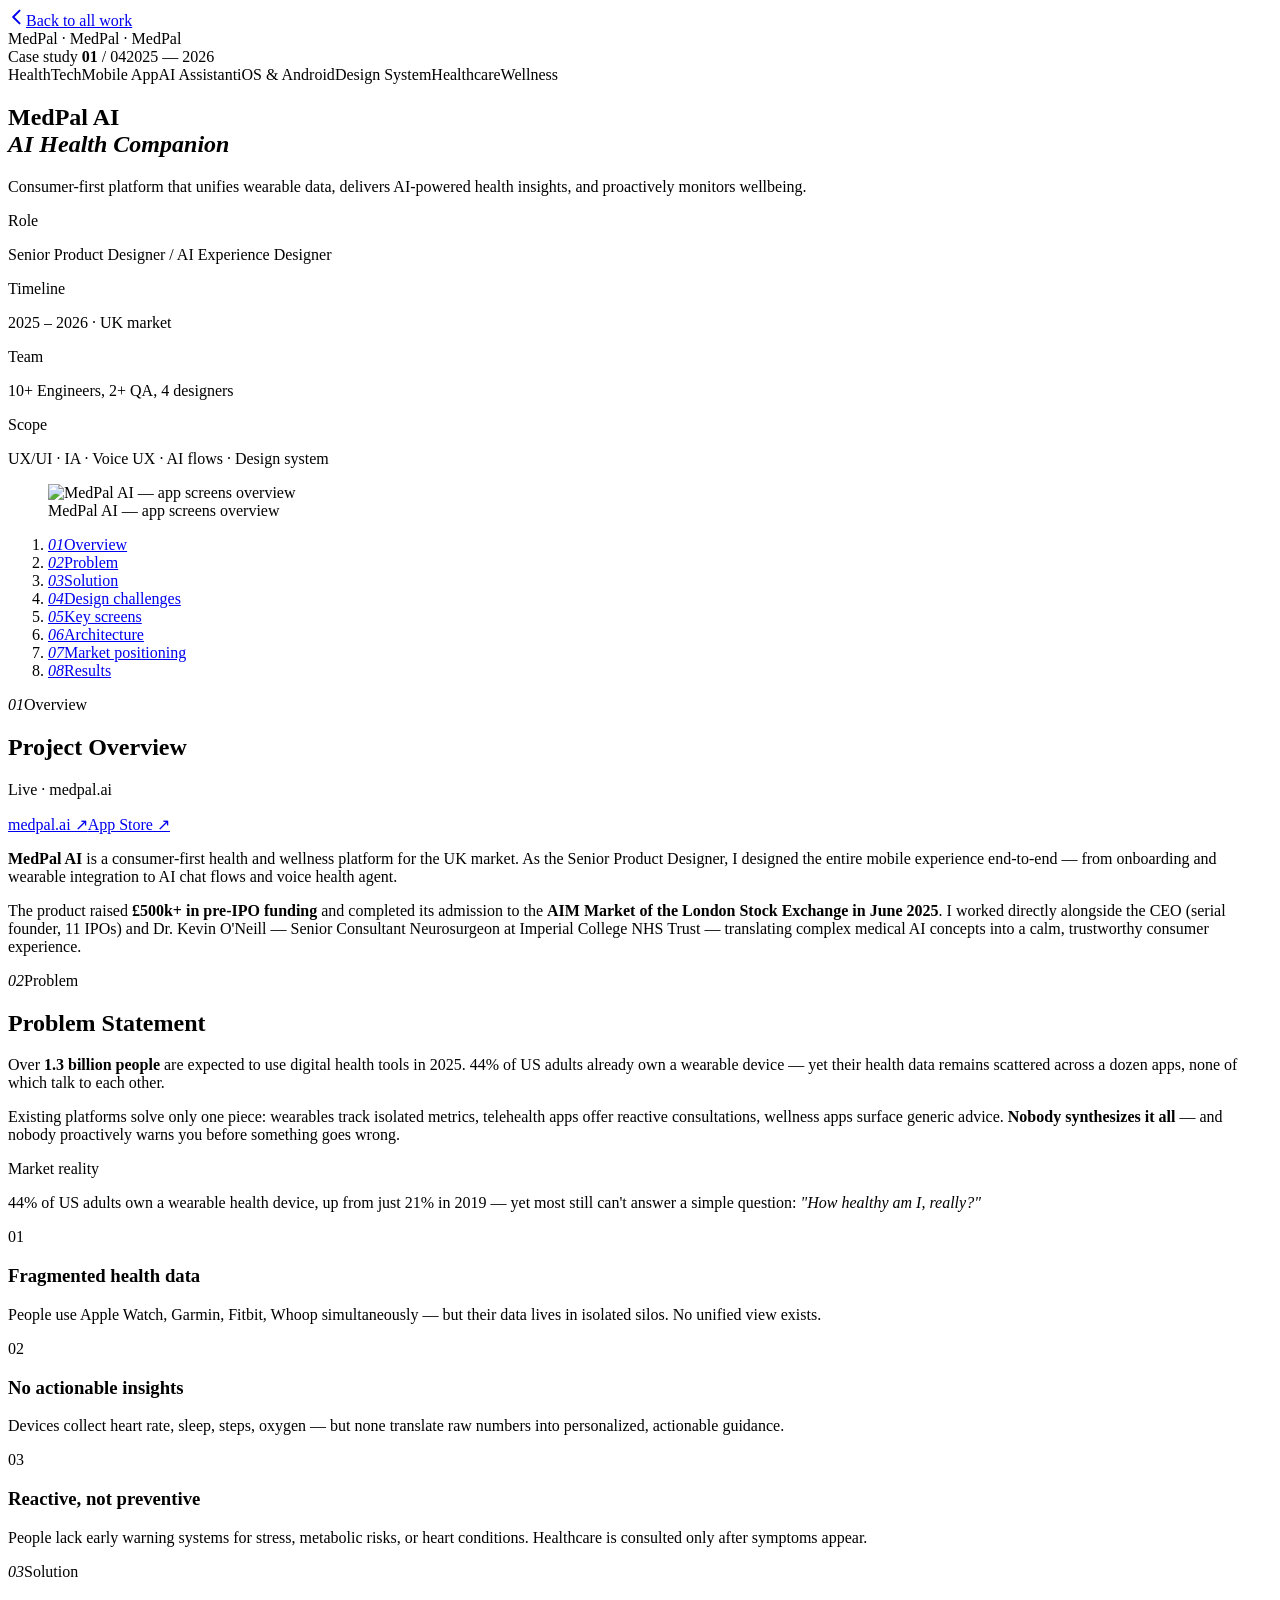
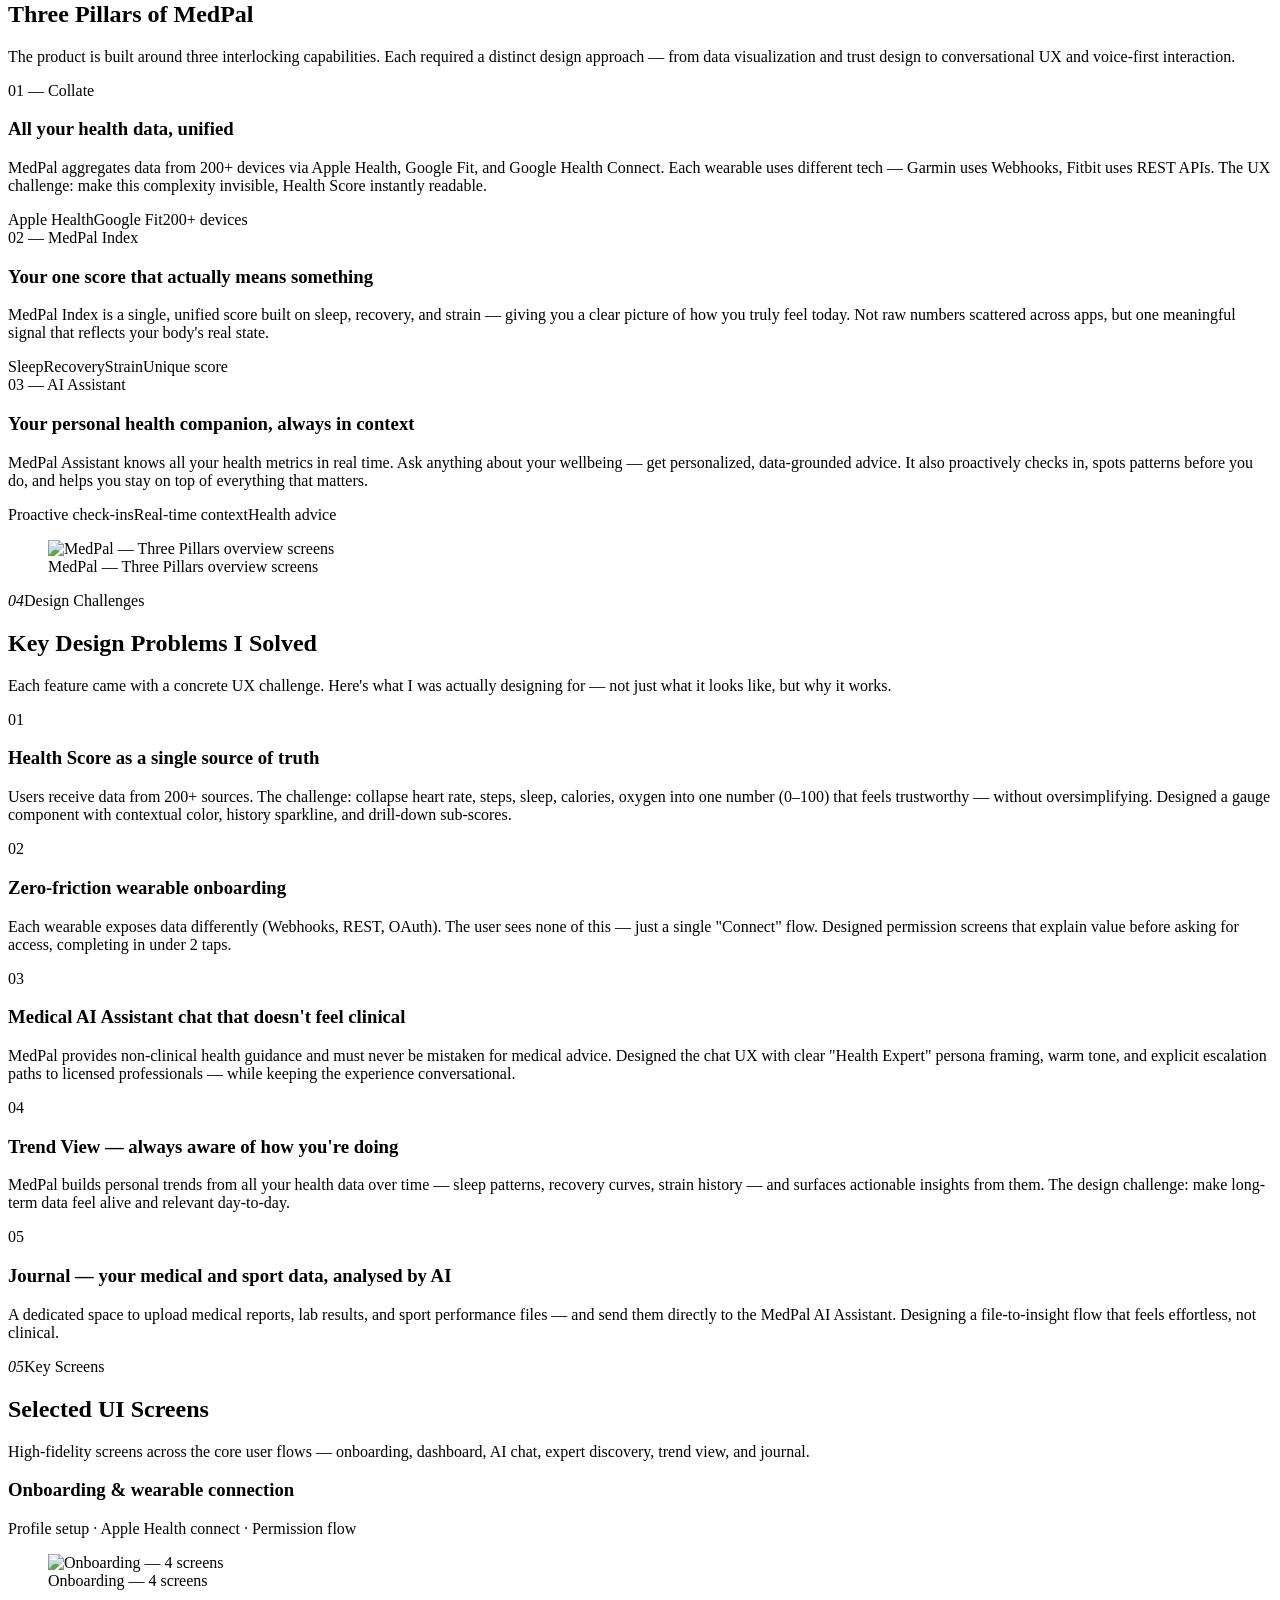
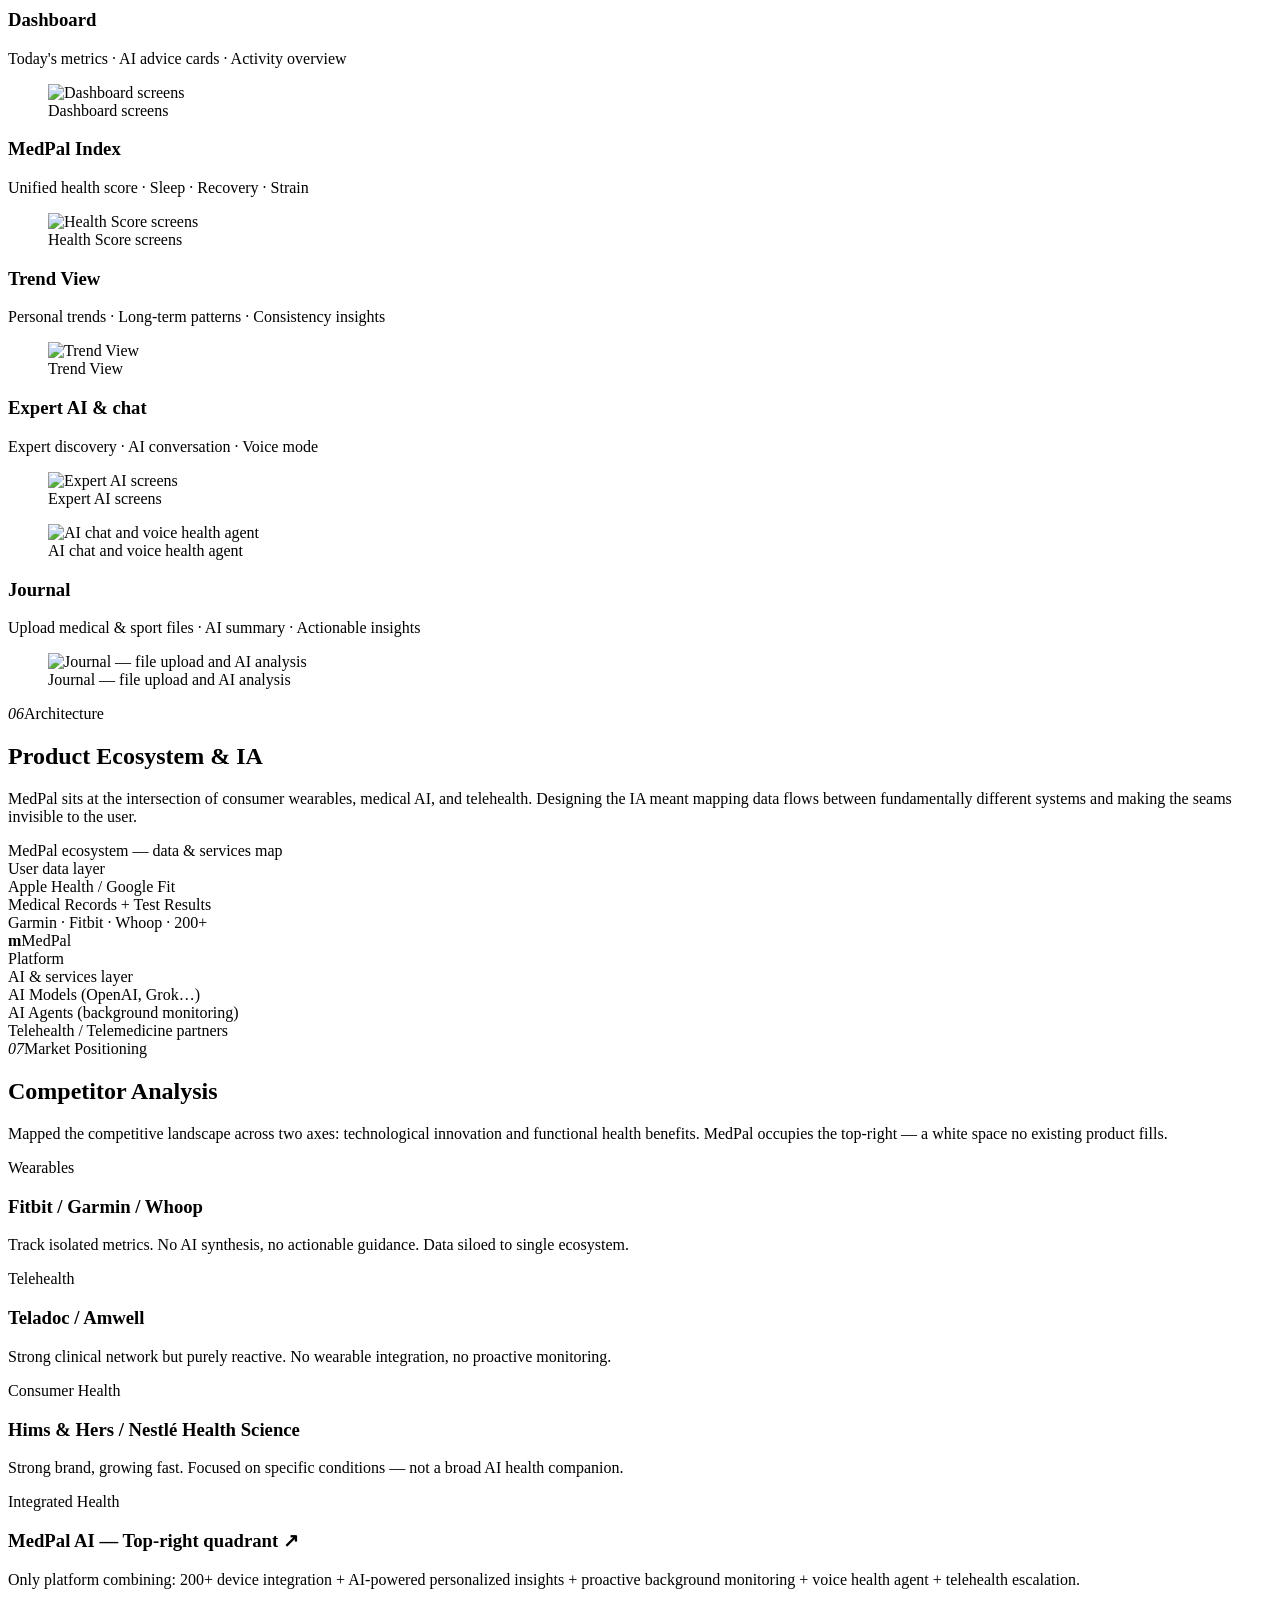
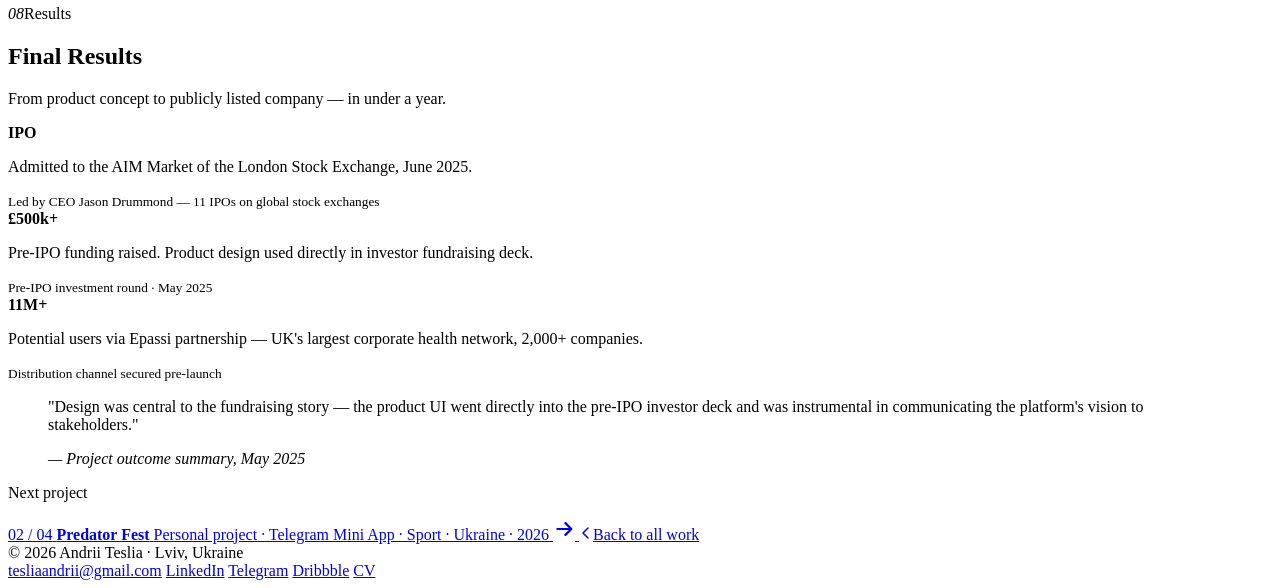
==== commit 84380551: "Add files via upload" ====
--- a/medpal.html
+++ b/medpal.html
@@ -1,542 +1,117 @@
-<!DOCTYPE html>
+<!doctype html>
 <html lang="en">
 <head>
-  <meta charset="UTF-8">
-  <meta name="viewport" content="width=device-width, initial-scale=1.0">
+  <meta charset="utf-8">
+  <meta name="viewport" content="width=device-width, initial-scale=1, viewport-fit=cover">
   <title>MedPal AI — Andrii Teslia</title>
   <meta name="description" content="AI-powered health companion for the UK market. UX/UI case study by Andrii Teslia — IPO completed, £500k+ raised.">
-  <link rel="icon" type="image/png" sizes="32x32" href="favicon.png">
-  <link rel="shortcut icon" href="favicon.png">
+  <meta name="theme-color" content="#0D0D10">
+  <meta property="og:type" content="article">
+  <meta property="og:title" content="MedPal AI — Andrii Teslia">
+  <meta property="og:description" content="AI-powered health companion for the UK market. UX/UI case study by Andrii Teslia — IPO completed, £500k+ raised.">
+  <meta property="og:image" content="assets/img/medpal/hero-banner.png">
+  <link rel="icon" type="image/png" href="favicon.png">
+  <link rel="apple-touch-icon" href="favicon.png">
   <link rel="preconnect" href="https://fonts.googleapis.com">
   <link rel="preconnect" href="https://fonts.gstatic.com" crossorigin>
-  <link href="https://fonts.googleapis.com/css2?family=DM+Sans:ital,opsz,wght@0,9..40,300;0,9..40,400;0,9..40,500;1,9..40,300&display=swap" rel="stylesheet">
-    <link rel="preconnect" href="https://api.fontshare.com">
-    <link rel="preconnect" href="https://cdn.fontshare.com" crossorigin>
-    <link href="https://api.fontshare.com/v2/css?f[]=outfit@400,500,600,700,800,900&display=swap" rel="stylesheet">
-  <style>
-    *, *::before, *::after { box-sizing: border-box; margin: 0; padding: 0; }
-    :root {
-      --bg: #F7F7F7;
-      --white: #FFFFFF;
-      --text: #111111;
-      --text-2: #666666;
-      --text-3: #AAAAAA;
-      --border: #E4E4E4;
-      --nav-h: 56px;
-      --max-w: 1200px;
-      --pad: 48px;
-      --mob-pad: 24px;
-      --body-w: 960px;
-    }
-    html { scroll-behavior: smooth; }
-    body { font-family: 'DM Sans', sans-serif; background: var(--white); color: var(--text); overflow-x: hidden; }
+  <link rel="stylesheet" href="https://fonts.googleapis.com/css2?family=Archivo:wdth,wght@62..125,300..900&family=Geist:wght@300..700&family=Geist+Mono:wght@400;500&display=swap">
+  <link rel="stylesheet" href="assets/css/case.css">
+  <script>document.documentElement.classList.add('js')</script>
+</head>
+<body style="--c:#B9A7FF">
 
-    /* ── film grain overlay: see index.html for rationale ── */
-    .grain-overlay {
-      position: fixed; inset: 0; z-index: 9999; pointer-events: none;
-      opacity: .16; mix-blend-mode: normal;
-      background-image: url("data:image/svg+xml,%3Csvg xmlns='http://www.w3.org/2000/svg' width='120' height='120'%3E%3Cfilter id='n'%3E%3CfeTurbulence type='fractalNoise' baseFrequency='0.85' numOctaves='3' stitchTiles='stitch'/%3E%3CfeColorMatrix type='saturate' values='0'/%3E%3C/filter%3E%3Crect width='100%25' height='100%25' filter='url(%23n)'/%3E%3C/svg%3E");
-      background-repeat: repeat; background-size: 120px 120px;
-    }
-    @media (prefers-reduced-transparency: reduce) { .grain-overlay { display: none; } }
+<a class="hero-back" href="index.html#medpal" data-back aria-label="Back to all work"><span class="ico" aria-hidden="true"><svg width="18" height="18" viewBox="0 0 14 14" fill="none"><path d="M9 2L4 7l5 5" stroke="currentColor" stroke-width="1.5" stroke-linecap="round" stroke-linejoin="round"/></svg></span><span class="mono">Back to all work</span></a>
+<div class="progress" aria-hidden="true"></div>
 
-    /* ── FLOATING BACK ── */
-    .float-back {
-      position: fixed; top: 20px; left: 28px; z-index: 200; height: 40px;
-      display: inline-flex; align-items: center; gap: 7px;
-      font-family: 'DM Sans', sans-serif;
-      font-size: 13px; font-weight: 500; color: var(--text);
-      text-decoration: none;
-      background: rgba(255,255,255,0.88);
-      backdrop-filter: blur(20px) saturate(180%);
-      -webkit-backdrop-filter: blur(20px) saturate(180%);
-      border: 1px solid var(--border);
-      padding: 0 18px 0 14px;
-      border-radius: 100px;
-      box-shadow: 0 2px 16px rgba(0,0,0,0.06);
-      transition: background .2s, border-color .2s;
-    }
-    .float-back:hover { background: rgba(255,255,255,1); border-color: var(--text); }
-    .float-back svg { transition: transform .2s; }
-    .float-back:hover svg { transform: translateX(-3px); }
-    @media(max-width:768px){ .float-back { top:14px; left:16px; font-size:12px; padding:0 16px 0 12px; } }
+<main>
+  <section class="hero">
+    <div class="hero-ghost" aria-hidden="true">MedPal · MedPal · MedPal</div>
+    <div class="wrap">
+      <div class="hero-kicker mono mute"><span>Case study <b>01</b> / 04</span><span>2025 — 2026</span></div>
+      <div class="tags"><span>HealthTech</span><span>Mobile App</span><span>AI Assistant</span><span>iOS &amp; Android</span><span>Design System</span><span>Healthcare</span><span>Wellness</span></div>
+      <h1 class="case-title" data-words>MedPal AI<br><em>AI Health Companion</em></h1>
+      <p class="case-sub">Consumer-first platform that unifies wearable data, delivers AI-powered health insights, and proactively monitors wellbeing.</p>
+    </div>
+  </section>
 
-    /* ── PROJECT BTNS ── */
-    .live-badge { display:inline-flex; align-items:center; gap:8px; font-size:12px; color:var(--text-2); border:1px solid var(--border); padding:5px 12px; border-radius:100px; margin-bottom:20px; }
-    .live-dot { width:7px; height:7px; background:#22C55E; border-radius:50%; animation:pulse 2s infinite; }
-    @keyframes pulse { 0%,100%{opacity:1} 50%{opacity:.4} }
-    .proj-btns { display:flex; gap:10px; flex-wrap:wrap; margin-bottom:28px; }
-    .btn-fill { display:inline-flex; align-items:center; background:var(--text); color:#fff; font-size:13px; font-weight:500; padding:10px 20px; border-radius:100px; text-decoration:none; transition:opacity .2s; }
-    .btn-fill:hover { opacity:.8; }
-    .btn-app { display:inline-flex; align-items:center; gap:7px; background:var(--text); color:#fff; font-size:13px; font-weight:500; padding:10px 20px; border-radius:100px; text-decoration:none; transition:opacity .2s; }
-    .btn-app:hover { opacity:.8; }
-    .inner { max-width:calc(var(--body-w) + var(--pad)*2); margin:0 auto; padding:0 var(--pad); }
-    @media(max-width:768px){ .inner { padding:0 var(--mob-pad); } }
+  <div class="wrap">
+    <div class="meta"><div><span class="mono">Role</span><p>Senior Product Designer / AI Experience Designer</p></div><div><span class="mono">Timeline</span><p>2025 – 2026 · UK market</p></div><div><span class="mono">Team</span><p>10+ Engineers, 2+ QA, 4 designers</p></div><div><span class="mono">Scope</span><p>UX/UI · IA · Voice UX · AI flows · Design system</p></div></div>
+    <div class="banner"><figure class="shot"><img src="assets/img/medpal/hero-banner.png" alt="MedPal AI — app screens overview" fetchpriority="high" decoding="async"><figcaption>MedPal AI — app screens overview</figcaption></figure></div>
 
-    /* ── CASE HERO ── */
-    .case-hero { padding:80px 0 56px; }
-    .case-tags { display:flex; gap:6px; flex-wrap:wrap; margin-bottom:24px; }
-    .case-tag { font-size:10px; font-weight:500; letter-spacing:.04em; padding:4px 10px; border-radius:100px; background:var(--bg); border:1px solid var(--border); color:var(--text-2); }
-    .case-title { font-family:'Outfit',sans-serif; font-size:clamp(32px,5vw,64px); font-weight:700; letter-spacing:-.04em; line-height:.95; color:var(--text); margin-bottom:20px; }
-    .case-subtitle { font-size:16px; line-height:1.75; color:var(--text-2); font-weight:300; max-width:600px; }
+    <div class="body">
+      <ol class="toc" aria-label="Sections"><li><a href="#overview"><i>01</i>Overview</a></li><li><a href="#problem"><i>02</i>Problem</a></li><li><a href="#solution"><i>03</i>Solution</a></li><li><a href="#challenges"><i>04</i>Design challenges</a></li><li><a href="#screens"><i>05</i>Key screens</a></li><li><a href="#architecture"><i>06</i>Architecture</a></li><li><a href="#market"><i>07</i>Market positioning</a></li><li><a href="#results"><i>08</i>Results</a></li></ol>
+      <div class="content">
+      <section class="sec" id="overview">
+        <div class="sec-label mono up"><i>01</i>Overview</div>
+        <h2 class="up">Project Overview</h2>
+        <p class="live mono up"><i></i>Live · medpal.ai</p><div class="btns up"><a class="btn" href="https://www.medpal.ai/" target="_blank" rel="noopener">medpal.ai ↗</a><a class="btn ghost" href="https://apps.apple.com/us/app/medpal-ai/id6740333362" target="_blank" rel="noopener">App Store ↗</a></div><p class="txt up"><strong>MedPal AI</strong> is a consumer-first health and wellness platform for the UK market. As the Senior Product Designer, I designed the entire mobile experience end-to-end — from onboarding and wearable integration to AI chat flows and voice health agent.</p><p class="txt up">The product raised <strong>£500k+ in pre-IPO funding</strong> and completed its admission to the <strong>AIM Market of the London Stock Exchange in June 2025</strong>. I worked directly alongside the CEO (serial founder, 11 IPOs) and Dr. Kevin O'Neill — Senior Consultant Neurosurgeon at Imperial College NHS Trust — translating complex medical AI concepts into a calm, trustworthy consumer experience.</p>
+      </section>
+      <section class="sec" id="problem">
+        <div class="sec-label mono up"><i>02</i>Problem</div>
+        <h2 class="up">Problem Statement</h2>
+        <div class="cols"><div><p class="txt up">Over <strong>1.3 billion people</strong> are expected to use digital health tools in 2025. 44% of US adults already own a wearable device — yet their health data remains scattered across a dozen apps, none of which talk to each other.</p><p class="txt up">Existing platforms solve only one piece: wearables track isolated metrics, telehealth apps offer reactive consultations, wellness apps surface generic advice. <strong>Nobody synthesizes it all</strong> — and nobody proactively warns you before something goes wrong.</p></div><div><div class="callout up"><span class="mono">Market reality</span><p>44% of US adults own a wearable health device, up from just 21% in 2019 — yet most still can't answer a simple question: <em>"How healthy am I, really?"</em></p></div></div></div><div class="cards "><div class="card up" style="--d:0"><span class="n">01</span><h3>Fragmented health data</h3><p>People use Apple Watch, Garmin, Fitbit, Whoop simultaneously — but their data lives in isolated silos. No unified view exists.</p></div><div class="card up" style="--d:1"><span class="n">02</span><h3>No actionable insights</h3><p>Devices collect heart rate, sleep, steps, oxygen — but none translate raw numbers into personalized, actionable guidance.</p></div><div class="card up" style="--d:2"><span class="n">03</span><h3>Reactive, not preventive</h3><p>People lack early warning systems for stress, metabolic risks, or heart conditions. Healthcare is consulted only after symptoms appear.</p></div></div>
+      </section>
+      <section class="sec" id="solution">
+        <div class="sec-label mono up"><i>03</i>Solution</div>
+        <h2 class="up">Three Pillars of MedPal</h2>
+        <p class="txt up">The product is built around three interlocking capabilities. Each required a distinct design approach — from data visualization and trust design to conversational UX and voice-first interaction.</p><div class="cards "><div class="card up" style="--d:0"><span class="n">01 — Collate</span><h3>All your health data, unified</h3><p>MedPal aggregates data from 200+ devices via Apple Health, Google Fit, and Google Health Connect. Each wearable uses different tech — Garmin uses Webhooks, Fitbit uses REST APIs. The UX challenge: make this complexity invisible, Health Score instantly readable.</p><div class="chips"><span>Apple Health</span><span>Google Fit</span><span>200+ devices</span></div></div><div class="card up" style="--d:1"><span class="n">02 — MedPal Index</span><h3>Your one score that actually means something</h3><p>MedPal Index is a single, unified score built on sleep, recovery, and strain — giving you a clear picture of how you truly feel today. Not raw numbers scattered across apps, but one meaningful signal that reflects your body's real state.</p><div class="chips"><span>Sleep</span><span>Recovery</span><span>Strain</span><span>Unique score</span></div></div><div class="card up" style="--d:2"><span class="n">03 — AI Assistant</span><h3>Your personal health companion, always in context</h3><p>MedPal Assistant knows all your health metrics in real time. Ask anything about your wellbeing — get personalized, data-grounded advice. It also proactively checks in, spots patterns before you do, and helps you stay on top of everything that matters.</p><div class="chips"><span>Proactive check-ins</span><span>Real-time context</span><span>Health advice</span></div></div></div><figure class="shot up"><img src="assets/img/medpal/solution-pillars.png" alt="MedPal — Three Pillars overview screens" loading="lazy" decoding="async"><figcaption>MedPal — Three Pillars overview screens</figcaption></figure>
+      </section>
+      <section class="sec" id="challenges">
+        <div class="sec-label mono up"><i>04</i>Design Challenges</div>
+        <h2 class="up">Key Design Problems I Solved</h2>
+        <p class="txt up">Each feature came with a concrete UX challenge. Here's what I was actually designing for — not just what it looks like, but why it works.</p><div class="rows"><div class="row up"><span class="n">01</span><div><h3>Health Score as a single source of truth</h3><p>Users receive data from 200+ sources. The challenge: collapse heart rate, steps, sleep, calories, oxygen into one number (0–100) that feels trustworthy — without oversimplifying. Designed a gauge component with contextual color, history sparkline, and drill-down sub-scores.</p></div></div><div class="row up"><span class="n">02</span><div><h3>Zero-friction wearable onboarding</h3><p>Each wearable exposes data differently (Webhooks, REST, OAuth). The user sees none of this — just a single "Connect" flow. Designed permission screens that explain value before asking for access, completing in under 2 taps.</p></div></div><div class="row up"><span class="n">03</span><div><h3>Medical AI Assistant chat that doesn't feel clinical</h3><p>MedPal provides non-clinical health guidance and must never be mistaken for medical advice. Designed the chat UX with clear "Health Expert" persona framing, warm tone, and explicit escalation paths to licensed professionals — while keeping the experience conversational.</p></div></div><div class="row up"><span class="n">04</span><div><h3>Trend View — always aware of how you're doing</h3><p>MedPal builds personal trends from all your health data over time — sleep patterns, recovery curves, strain history — and surfaces actionable insights from them. The design challenge: make long-term data feel alive and relevant day-to-day.</p></div></div><div class="row up"><span class="n">05</span><div><h3>Journal — your medical and sport data, analysed by AI</h3><p>A dedicated space to upload medical reports, lab results, and sport performance files — and send them directly to the MedPal AI Assistant. Designing a file-to-insight flow that feels effortless, not clinical.</p></div></div></div>
+      </section>
+      <section class="sec" id="screens">
+        <div class="sec-label mono up"><i>05</i>Key Screens</div>
+        <h2 class="up">Selected UI Screens</h2>
+        <p class="txt up">High-fidelity screens across the core user flows — onboarding, dashboard, AI chat, expert discovery, trend view, and journal.</p><div class="group"><h3 class="up">Onboarding & wearable connection</h3><p class="group-sub mono up">Profile setup · Apple Health connect · Permission flow</p><figure class="shot up"><img src="assets/img/medpal/screens-onboarding.png" alt="Onboarding — 4 screens" loading="lazy" decoding="async"><figcaption>Onboarding — 4 screens</figcaption></figure></div><div class="group"><h3 class="up">Dashboard</h3><p class="group-sub mono up">Today's metrics · AI advice cards · Activity overview</p><figure class="shot up"><img src="assets/img/medpal/screens-dashboard.png" alt="Dashboard screens" loading="lazy" decoding="async"><figcaption>Dashboard screens</figcaption></figure></div><div class="group"><h3 class="up">MedPal Index</h3><p class="group-sub mono up">Unified health score · Sleep · Recovery · Strain</p><figure class="shot up"><img src="assets/img/medpal/screens-health-score.png" alt="Health Score screens" loading="lazy" decoding="async"><figcaption>Health Score screens</figcaption></figure></div><div class="group"><h3 class="up">Trend View</h3><p class="group-sub mono up">Personal trends · Long-term patterns · Consistency insights</p><figure class="shot up"><img src="assets/img/medpal/screens-trends.png" alt="Trend View" loading="lazy" decoding="async"><figcaption>Trend View</figcaption></figure></div><div class="group"><h3 class="up">Expert AI & chat</h3><p class="group-sub mono up">Expert discovery · AI conversation · Voice mode</p><figure class="shot up"><img src="assets/img/medpal/screens-experts.png" alt="Expert AI screens" loading="lazy" decoding="async"><figcaption>Expert AI screens</figcaption></figure><figure class="shot up"><img src="assets/img/medpal/screens-chat.png" alt="AI chat and voice health agent" loading="lazy" decoding="async"><figcaption>AI chat and voice health agent</figcaption></figure></div><div class="group"><h3 class="up">Journal</h3><p class="group-sub mono up">Upload medical & sport files · AI summary · Actionable insights</p><figure class="shot up"><img src="assets/img/medpal/screens-journal.png" alt="Journal — file upload and AI analysis" loading="lazy" decoding="async"><figcaption>Journal — file upload and AI analysis</figcaption></figure></div>
+      </section>
+      <section class="sec" id="architecture">
+        <div class="sec-label mono up"><i>06</i>Architecture</div>
+        <h2 class="up">Product Ecosystem & IA</h2>
+        <p class="txt up">MedPal sits at the intersection of consumer wearables, medical AI, and telehealth. Designing the IA meant mapping data flows between fundamentally different systems and making the seams invisible to the user.</p><div class="eco up"><span class="eco-cap mono">MedPal ecosystem — data &amp; services map</span><div><span class="mono">User data layer</span><div class="eco-node"><i style="background:#6372FF"></i>Apple Health / Google Fit</div><div class="eco-node"><i style="background:#6372FF"></i>Medical Records + Test Results</div><div class="eco-node"><i style="background:#9AA4FF"></i>Garmin · Fitbit · Whoop · 200+</div></div><div class="eco-hub"><b>m</b><span>MedPal<br>Platform</span></div><div><span class="mono">AI &amp; services layer</span><div class="eco-node"><i style="background:var(--fg)"></i>AI Models (OpenAI, Grok…)</div><div class="eco-node"><i style="background:var(--soft)"></i>AI Agents (background monitoring)</div><div class="eco-node"><i style="background:var(--mute)"></i>Telehealth / Telemedicine partners</div></div></div>
+      </section>
+      <section class="sec" id="market">
+        <div class="sec-label mono up"><i>07</i>Market Positioning</div>
+        <h2 class="up">Competitor Analysis</h2>
+        <p class="txt up">Mapped the competitive landscape across two axes: technological innovation and functional health benefits. MedPal occupies the top-right — a white space no existing product fills.</p><div class="cards two"><div class="card up" style="--d:0"><span class="n">Wearables</span><h3>Fitbit / Garmin / Whoop</h3><p>Track isolated metrics. No AI synthesis, no actionable guidance. Data siloed to single ecosystem.</p></div><div class="card up" style="--d:1"><span class="n">Telehealth</span><h3>Teladoc / Amwell</h3><p>Strong clinical network but purely reactive. No wearable integration, no proactive monitoring.</p></div><div class="card up" style="--d:2"><span class="n">Consumer Health</span><h3>Hims &amp; Hers / Nestlé Health Science</h3><p>Strong brand, growing fast. Focused on specific conditions — not a broad AI health companion.</p></div><div class="card up hl" style="--d:3"><span class="n">Integrated Health</span><h3>MedPal AI — Top-right quadrant ↗</h3><p>Only platform combining: 200+ device integration + AI-powered personalized insights + proactive background monitoring + voice health agent + telehealth escalation.</p></div></div>
+      </section>
+      <section class="sec" id="results">
+        <div class="sec-label mono up"><i>08</i>Results</div>
+        <h2 class="up">Final Results</h2>
+        <p class="txt up">From product concept to publicly listed company — in under a year.</p><div class="results"><div class="result up" style="--d:0"><b>IPO</b><p>Admitted to the AIM Market of the London Stock Exchange, June 2025.</p><small>Led by CEO Jason Drummond — 11 IPOs on global stock exchanges</small></div><div class="result up" style="--d:1"><b>£500k+</b><p>Pre-IPO funding raised. Product design used directly in investor fundraising deck.</p><small>Pre-IPO investment round · May 2025</small></div><div class="result up" style="--d:2"><b>11M+</b><p>Potential users via Epassi partnership — UK's largest corporate health network, 2,000+ companies.</p><small>Distribution channel secured pre-launch</small></div></div><blockquote class="quote up"><p>"Design was central to the fundraising story — the product UI went directly into the pre-IPO investor deck and was instrumental in communicating the platform's vision to stakeholders."</p><cite>— Project outcome summary, May 2025</cite></blockquote>
+      </section>
 
-    /* ── META STRIP ── */
-    .meta-strip { margin:0; }
-    .meta-inner { max-width:calc(var(--body-w) + var(--pad)*2); margin:0 auto; padding:0 var(--pad); display:grid; grid-template-columns:repeat(4,1fr); }
-    .meta-cell { padding:28px 0; border-right:1px solid var(--border); padding-right:24px; padding-left:0; }
-    .meta-cell:first-child { padding-left:0; }
-    .meta-cell:last-child { border-right:none; }
-    .meta-label { font-size:10px; font-weight:500; letter-spacing:.1em; text-transform:uppercase; color:var(--text-3); margin-bottom:8px; }
-    .meta-value { font-size:13px; line-height:1.55; color:var(--text); font-weight:400; }
-    @media(max-width:768px){
-      .meta-inner { grid-template-columns:repeat(2,1fr); padding:0 var(--mob-pad); gap:0; }
-      .meta-cell { padding:20px 0; border-right:none !important; border-bottom:1px solid var(--border); padding-left:0 !important; }
-      .meta-cell:nth-child(even) { padding-left:16px !important; border-left:1px solid var(--border); }
-      .meta-cell:nth-last-child(-n+2) { border-bottom:none; }
-    }
-
-    /* ── BODY ── */
-    .case-body { padding:72px 0; }
-    .cs-section { padding:56px 0; border-top:1px solid var(--border); }
-    .cs-section:first-child { border-top:none; padding-top:0; }
-    .cs-label { font-size:10px; font-weight:500; letter-spacing:.12em; text-transform:uppercase; color:var(--text-3); margin-bottom:10px; }
-    .cs-title { font-family:'Outfit',sans-serif; font-size:clamp(22px,2.8vw,34px); font-weight:700; letter-spacing:-.03em; line-height:1; margin-bottom:20px; }
-    .cs-text { font-size:14.5px; line-height:1.8; color:var(--text-2); font-weight:300; margin-bottom:16px; }
-    .cs-text:last-child { margin-bottom:0; }
-    .cs-text strong { color:var(--text); font-weight:500; }
-
-    /* full-width image */
-    .cs-img { width:100%; display:block; border-radius:8px; border:1px solid var(--border); margin:32px 0; }
-    .cs-img-flush { width:100%; display:block; background:var(--bg); border-top:1px solid var(--border); border-bottom:1px solid var(--border); margin:0 0 0; }
-
-    /* two-col */
-    .two-col { display:grid; grid-template-columns:1fr 1fr; gap:40px; margin-top:32px; }
-    @media(max-width:768px){ .two-col{grid-template-columns:1fr} }
-
-    /* stat callout */
-    .stat-callout { background:var(--bg); border:1px solid var(--border); border-radius:8px; padding:24px; }
-    .stat-callout-label { font-size:10px; font-weight:500; letter-spacing:.1em; text-transform:uppercase; color:var(--text-3); margin-bottom:10px; }
-    .stat-callout-text { font-size:14px; line-height:1.7; color:var(--text-2); font-weight:300; }
-    .stat-callout-text em { color:var(--text); font-style:normal; font-weight:500; }
-
-    /* challenge cards */
-    .challenge-grid { display:grid; grid-template-columns:repeat(3,1fr); gap:1px; background:var(--border); margin-top:32px; border:1px solid var(--border); border-radius:8px; overflow:hidden; }
-    .challenge-card { background:var(--white); padding:24px; }
-    .challenge-num { font-family:'Outfit',sans-serif; font-size:11px; font-weight:700; color:var(--text-3); margin-bottom:12px; letter-spacing:.04em; }
-    .challenge-title { font-family:'Outfit',sans-serif; font-size:14px; font-weight:700; letter-spacing:-.01em; margin-bottom:10px; }
-    .challenge-text { font-size:14px; line-height:1.65; color:var(--text-2); font-weight:300; }
-    @media(max-width:768px){ .challenge-grid{grid-template-columns:1fr} }
-
-    /* pillars */
-    .pillars-grid { display:grid; grid-template-columns:repeat(3,1fr); gap:1px; background:var(--border); margin-top:32px; border:1px solid var(--border); border-radius:8px; overflow:hidden; }
-    .pillar-card { background:var(--white); padding:28px; display:flex; flex-direction:column; }
-    .pillar-num { font-size:10px; font-weight:600; letter-spacing:.1em; text-transform:uppercase; color:var(--text-3); margin-bottom:12px; }
-    .pillar-title { font-family:'Outfit',sans-serif; font-size:15px; font-weight:700; letter-spacing:-.01em; margin-bottom:12px; line-height:1.2; }
-    .pillar-text { font-size:14px; line-height:1.65; color:var(--text-2); font-weight:300; flex:1; margin-bottom:16px; }
-    .pillar-pills { display:flex; flex-wrap:wrap; gap:5px; }
-    .pillar-pill { font-size:10px; padding:3px 9px; border:1px solid var(--border); border-radius:100px; color:var(--text-2); }
-    @media(max-width:768px){ .pillars-grid{grid-template-columns:1fr} }
-
-    /* design challenges list */
-    .ch-list { display:flex; flex-direction:column; margin-top:32px; border:1px solid var(--border); border-radius:8px; overflow:hidden; }
-    .ch-card { display:flex; gap:24px; padding:24px; border-bottom:1px solid var(--border); background:var(--white); }
-    .ch-card:last-child { border-bottom:none; }
-    .ch-num { font-family:'Outfit',sans-serif; font-size:11px; font-weight:700; color:var(--text-3); flex-shrink:0; width:24px; padding-top:2px; }
-    .ch-title { font-family:'Outfit',sans-serif; font-size:14px; font-weight:700; letter-spacing:-.01em; margin-bottom:8px; }
-    .ch-text { font-size:14px; line-height:1.65; color:var(--text-2); font-weight:300; }
-
-    /* screen sub-heading */
-    .screen-group { margin-top:52px; }
-    .screen-group:first-child { margin-top:32px; }
-    .screen-title { font-family:'Outfit',sans-serif; font-size:15px; font-weight:700; letter-spacing:-.01em; margin-bottom:6px; }
-    .screen-sub { font-size:13px; color:var(--text-3); margin-bottom:16px; }
-
-    /* ecosystem */
-    .eco-wrap { background:var(--bg); border:1px solid var(--border); border-radius:8px; padding:32px; margin-top:32px; }
-    .eco-label { font-size:10px; font-weight:500; letter-spacing:.1em; text-transform:uppercase; color:var(--text-3); margin-bottom:24px; }
-    .eco-grid { display:grid; grid-template-columns:1fr auto 1fr; gap:32px; align-items:center; }
-    .eco-col-label { font-size:10px; font-weight:600; letter-spacing:.08em; text-transform:uppercase; color:var(--text-3); margin-bottom:14px; }
-    .eco-node { display:flex; align-items:center; gap:10px; font-size:13px; color:var(--text-2); margin-bottom:10px; font-weight:300; }
-    .eco-dot { width:8px; height:8px; border-radius:50%; flex-shrink:0; }
-    .eco-center { display:flex; flex-direction:column; align-items:center; gap:8px; }
-    .eco-hub { width:56px; height:56px; border-radius:50%; background:var(--text); color:#fff; font-family:'Outfit',sans-serif; font-size:20px; font-weight:700; display:flex; align-items:center; justify-content:center; }
-    .eco-hub-label { font-size:11px; text-align:center; color:var(--text-2); font-weight:500; }
-    @media(max-width:768px){ .eco-grid{grid-template-columns:1fr;gap:24px} .eco-center{flex-direction:row;justify-content:center} }
-
-    /* competitor */
-    .comp-grid { display:grid; grid-template-columns:repeat(2,1fr); gap:1px; background:var(--border); margin-top:32px; border:1px solid var(--border); border-radius:8px; overflow:hidden; }
-    .comp-card { background:var(--white); padding:24px; }
-    .comp-card.medpal { background:var(--text); }
-    .comp-card.medpal .comp-name, .comp-card.medpal .comp-gap { color:#fff; }
-    .comp-card.medpal .comp-type { color:rgba(255,255,255,.4); }
-    .comp-name { font-family:'Outfit',sans-serif; font-size:14px; font-weight:700; margin-bottom:6px; }
-    .comp-type { font-size:10px; letter-spacing:.08em; text-transform:uppercase; color:var(--text-3); margin-bottom:10px; font-weight:500; }
-    .comp-gap { font-size:14px; line-height:1.65; color:var(--text-2); font-weight:300; }
-    @media(max-width:768px){ .comp-grid{grid-template-columns:1fr} }
-
-    /* results */
-    .results-grid { display:grid; grid-template-columns:repeat(3,1fr); gap:1px; background:var(--border); margin-top:32px; border:1px solid var(--border); border-radius:8px; overflow:hidden; }
-    .result-card { background:var(--white); padding:28px; }
-    .result-val { font-family:'Outfit',sans-serif; font-size:32px; font-weight:700; letter-spacing:-.04em; margin-bottom:10px; }
-    .result-desc { font-size:14px; line-height:1.65; color:var(--text-2); font-weight:300; margin-bottom:10px; }
-    .result-note { font-size:11px; color:var(--text-3); }
-    @media(max-width:768px){ .results-grid{grid-template-columns:1fr} }
-
-    /* quote */
-    .quote-block { background:var(--bg); border:1px solid var(--border); border-radius:8px; padding:32px; margin-top:24px; }
-    .quote-text { font-family:'DM Sans',sans-serif; font-size:15px; line-height:1.75; color:var(--text); font-style:italic; font-weight:300; margin-bottom:16px; }
-    .quote-attr { font-size:12px; color:var(--text-3); }
-
-    /* next project */
-    .next-section { border-top:1px solid var(--border); padding:56px 0; }
-    .next-label { font-size:10px; font-weight:500; letter-spacing:.12em; text-transform:uppercase; color:var(--text-3); margin-bottom:16px; }
-    .next-link { display:flex; justify-content:space-between; align-items:center; text-decoration:none; color:var(--text); padding:24px; border:1px solid var(--border); border-radius:8px; transition:background .2s; margin-bottom:16px; }
-    .next-link:hover { background:var(--bg); }
-    .next-title { font-family:'Outfit',sans-serif; font-size:22px; font-weight:700; letter-spacing:-.03em; }
-    .next-arrow { width:36px; height:36px; border-radius:50%; border:1px solid var(--border); display:flex; align-items:center; justify-content:center; transition:background .2s, border-color .2s, transform .2s; flex-shrink:0; }
-    .next-link:hover .next-arrow { background:var(--text); border-color:var(--text); transform:rotate(-45deg); }
-    .next-link:hover .next-arrow path { stroke:#fff; }
-    .next-meta { font-size:12px; color:var(--text-3); margin-bottom:24px; }
-    .back-all { display:inline-flex; align-items:center; gap:7px; font-size:13px; color:var(--text-2); text-decoration:none; transition:color .2s; }
-    .back-all:hover { color:var(--text); }
-
-    /* ── FOOTER ── */
-    footer { border-top:1px solid rgba(255,255,255,.07); background:var(--text); }
-    .foot-in { max-width:calc(var(--max-w) + var(--pad)*2); margin:0 auto; padding:22px var(--pad); display:flex; justify-content:space-between; align-items:center; flex-wrap:wrap; gap:10px; }
-    .foot-copy { font-size:11px; color:rgba(255,255,255,.25); }
-    .foot-links { display:flex; gap:20px; flex-wrap:wrap; }
-    .foot-links a { font-size:11px; color:rgba(255,255,255,.25); text-decoration:none; transition:color .2s; }
-    .foot-links a:hover { color:#fff; }
-    @media(max-width:768px){ .foot-in{padding:20px var(--mob-pad)} }
-    .reveal { opacity:0; transform:translateY(20px); transition:opacity .65s, transform .65s; }
-    .reveal.in { opacity:1; transform:translateY(0); }
-    .d1{transition-delay:.07s}.d2{transition-delay:.14s}.d3{transition-delay:.21s}
-  </style>
-</head>
-<body>
-<div class="grain-overlay" aria-hidden="true"></div>
-
-<!-- FLOATING BACK -->
-<a href="index.html" class="float-back">
-  <svg width="14" height="14" viewBox="0 0 14 14" fill="none"><path d="M9 2L4 7l5 5" stroke="currentColor" stroke-width="1.5" stroke-linecap="round" stroke-linejoin="round"/></svg>
-  All work
-</a>
-
-<!-- HERO -->
-<div class="case-hero">
-  <div class="inner">
-    <div class="case-tags">
-      <span class="case-tag">HealthTech</span>
-      <span class="case-tag">Mobile App</span>
-      <span class="case-tag">AI Assistant</span>
-      <span class="case-tag">iOS & Android</span>
-      <span class="case-tag">Design System</span>
-      <span class="case-tag">Healthcare</span>
-      <span class="case-tag">Wellness</span>
-    </div>
-    <h1 class="case-title">MedPal AI —<br>AI Health Companion</h1>
-    <p class="case-subtitle">Consumer-first platform that unifies wearable data, delivers AI-powered health insights, and proactively monitors wellbeing.</p>
-  </div>
-</div>
-
-<!-- META -->
-<div class="meta-strip">
-  <div class="meta-inner">
-    <div class="meta-cell">
-      <div class="meta-label">Role</div>
-      <div class="meta-value">Senior Product Designer / AI Experience Designer</div>
-    </div>
-    <div class="meta-cell" style="padding-left:24px">
-      <div class="meta-label">Timeline</div>
-      <div class="meta-value">2025 – 2026 · UK market</div>
-    </div>
-    <div class="meta-cell" style="padding-left:24px">
-      <div class="meta-label">Team</div>
-      <div class="meta-value">10+ Engineers, 2+ QA, 4 designers</div>
-    </div>
-    <div class="meta-cell" style="padding-left:24px">
-      <div class="meta-label">Scope</div>
-      <div class="meta-value">UX/UI · IA · Voice UX · AI flows · Design system</div>
-    </div>
-  </div>
-</div>
-
-<!-- HERO BANNER -->
-<div style="max-width:calc(var(--body-w) + var(--pad)*2);margin:40px auto 0;padding:0 var(--pad);" class="banner-wrap">
-  <img src="assets/img/medpal/hero-banner.png" alt="MedPal AI — app screens overview" style="width:100%;display:block;border-radius:8px;border:1px solid var(--border);">
-</div>
-<style>@media(max-width:768px){ .banner-wrap{ padding:0 !important; margin-top:24px !important; } .banner-wrap img{ border-radius:0; border-left:none; border-right:none; } }</style>
-
-<!-- BODY -->
-<div class="case-body">
-<div class="inner">
-
-  <!-- 01 Overview -->
-  <div class="cs-section reveal">
-    <div class="cs-label">Overview</div>
-    <h2 class="cs-title">Project Overview</h2>
-    <div class="live-badge"><div class="live-dot"></div>Live · medpal.ai</div>
-    <div class="proj-btns">
-      <a href="https://www.medpal.ai/" target="_blank" class="btn-fill">medpal.ai ↗</a>
-      <a href="https://apps.apple.com/us/app/medpal-ai/id6740333362" target="_blank" class="btn-app">
-        <svg width="14" height="14" viewBox="0 0 24 24" fill="currentColor"><path d="M18.71 19.5c-.83 1.24-1.71 2.45-3.05 2.47-1.34.03-1.77-.79-3.29-.79-1.53 0-2 .77-3.27.82-1.31.05-2.3-1.32-3.14-2.53C4.25 17 2.94 12.45 4.7 9.39c.87-1.52 2.43-2.48 4.12-2.51 1.28-.02 2.5.87 3.29.87.78 0 2.26-1.07 3.8-.91.65.03 2.47.26 3.64 1.98-.09.06-2.17 1.28-2.15 3.81.03 3.02 2.65 4.03 2.68 4.04-.03.07-.42 1.44-1.38 2.83M13 3.5c.73-.83 1.94-1.46 2.94-1.5.13 1.17-.34 2.35-1.04 3.19-.69.85-1.83 1.51-2.95 1.42-.15-1.15.41-2.35 1.05-3.11z"/></svg>
-        App Store ↗
-      </a>
-    </div>
-    <p class="cs-text"><strong>MedPal AI</strong> is a consumer-first health and wellness platform for the UK market. As the Senior Product Designer, I designed the entire mobile experience end-to-end — from onboarding and wearable integration to AI chat flows and voice health agent.</p>
-    <p class="cs-text">The product raised <strong>£500k+ in pre-IPO funding</strong> and completed its admission to the <strong>AIM Market of the London Stock Exchange in June 2025</strong>. I worked directly alongside the CEO (serial founder, 11 IPOs) and Dr. Kevin O'Neill — Senior Consultant Neurosurgeon at Imperial College NHS Trust — translating complex medical AI concepts into a calm, trustworthy consumer experience.</p>
-  </div>
-
-  <!-- 02 Problem -->
-  <div class="cs-section reveal">
-    <div class="cs-label">Problem</div>
-    <h2 class="cs-title">Problem Statement</h2>
-    <div class="two-col">
-      <div>
-        <p class="cs-text">Over <strong>1.3 billion people</strong> are expected to use digital health tools in 2025. 44% of US adults already own a wearable device — yet their health data remains scattered across a dozen apps, none of which talk to each other.</p>
-        <p class="cs-text" style="margin-top:16px">Existing platforms solve only one piece: wearables track isolated metrics, telehealth apps offer reactive consultations, wellness apps surface generic advice. <strong>Nobody synthesizes it all</strong> — and nobody proactively warns you before something goes wrong.</p>
-      </div>
-      <div>
-        <div class="stat-callout">
-          <div class="stat-callout-label">Market reality</div>
-          <div class="stat-callout-text">44% of US adults own a wearable health device, up from just 21% in 2019 — yet most still can't answer a simple question: <em>"How healthy am I, really?"</em></div>
-        </div>
-      </div>
-    </div>
-    <div class="challenge-grid reveal">
-      <div class="challenge-card">
-        <div class="challenge-num">01</div>
-        <div class="challenge-title">Fragmented health data</div>
-        <div class="challenge-text">People use Apple Watch, Garmin, Fitbit, Whoop simultaneously — but their data lives in isolated silos. No unified view exists.</div>
-      </div>
-      <div class="challenge-card">
-        <div class="challenge-num">02</div>
-        <div class="challenge-title">No actionable insights</div>
-        <div class="challenge-text">Devices collect heart rate, sleep, steps, oxygen — but none translate raw numbers into personalized, actionable guidance.</div>
-      </div>
-      <div class="challenge-card">
-        <div class="challenge-num">03</div>
-        <div class="challenge-title">Reactive, not preventive</div>
-        <div class="challenge-text">People lack early warning systems for stress, metabolic risks, or heart conditions. Healthcare is consulted only after symptoms appear.</div>
+        <section class="sec" aria-label="Next project">
+          <p class="mono mute up">Next project</p>
+          <a class="next up" href="predatorfest.html" style="--n:#3DDC97">
+            <span class="mono">02 / 04</span>
+            <strong>Predator Fest</strong>
+            <span class="meta-n">Personal project · Telegram Mini App · Sport · Ukraine · 2026</span>
+            <span class="next-arrow" aria-hidden="true"><svg width="22" height="22" viewBox="0 0 15 15" fill="none"><path d="M3 7.5h9M8.5 3.5l4 4-4 4" stroke="currentColor" stroke-width="1.5" stroke-linecap="round" stroke-linejoin="round"/></svg></span>
+          </a>
+          <a class="back mono" href="index.html#medpal"><svg width="14" height="14" viewBox="0 0 14 14" fill="none" aria-hidden="true"><path d="M9 2L4 7l5 5" stroke="currentColor" stroke-width="1.5" stroke-linecap="round" stroke-linejoin="round"/></svg>Back to all work</a>
+        </section>
       </div>
     </div>
   </div>
+</main>
 
-  <!-- 03 Solution -->
-  <div class="cs-section reveal">
-    <div class="cs-label">Solution</div>
-    <h2 class="cs-title">Three Pillars of MedPal</h2>
-    <p class="cs-text">The product is built around three interlocking capabilities. Each required a distinct design approach — from data visualization and trust design to conversational UX and voice-first interaction.</p>
-    <div class="pillars-grid reveal">
-      <div class="pillar-card">
-        <div class="pillar-num">01 — Collate</div>
-        <div class="pillar-title">All your health data, unified</div>
-        <div class="pillar-text">MedPal aggregates data from 200+ devices via Apple Health, Google Fit, and Google Health Connect. Each wearable uses different tech — Garmin uses Webhooks, Fitbit uses REST APIs. The UX challenge: make this complexity invisible, Health Score instantly readable.</div>
-        <div class="pillar-pills"><span class="pillar-pill">Apple Health</span><span class="pillar-pill">Google Fit</span><span class="pillar-pill">200+ devices</span></div>
-      </div>
-      <div class="pillar-card">
-        <div class="pillar-num">02 — MedPal Index</div>
-        <div class="pillar-title">Your one score that actually means something</div>
-        <div class="pillar-text">MedPal Index is a single, unified score built on sleep, recovery, and strain — giving you a clear picture of how you truly feel today. Not raw numbers scattered across apps, but one meaningful signal that reflects your body's real state.</div>
-        <div class="pillar-pills"><span class="pillar-pill">Sleep</span><span class="pillar-pill">Recovery</span><span class="pillar-pill">Strain</span><span class="pillar-pill">Unique score</span></div>
-      </div>
-      <div class="pillar-card">
-        <div class="pillar-num">03 — AI Assistant</div>
-        <div class="pillar-title">Your personal health companion, always in context</div>
-        <div class="pillar-text">MedPal Assistant knows all your health metrics in real time. Ask anything about your wellbeing — get personalized, data-grounded advice. It also proactively checks in, spots patterns before you do, and helps you stay on top of everything that matters.</div>
-        <div class="pillar-pills"><span class="pillar-pill">Proactive check-ins</span><span class="pillar-pill">Real-time context</span><span class="pillar-pill">Health advice</span></div>
-      </div>
-    </div>
-    <img src="assets/img/medpal/solution-pillars.png" alt="MedPal — Three Pillars overview screens" class="cs-img reveal">
-  </div>
-
-  <!-- 04 Design Challenges -->
-  <div class="cs-section reveal">
-    <div class="cs-label">Design Challenges</div>
-    <h2 class="cs-title">Key Design Problems I Solved</h2>
-    <p class="cs-text">Each feature came with a concrete UX challenge. Here's what I was actually designing for — not just what it looks like, but why it works.</p>
-    <div class="ch-list reveal">
-      <div class="ch-card">
-        <div class="ch-num">01</div>
-        <div><div class="ch-title">Health Score as a single source of truth</div><div class="ch-text">Users receive data from 200+ sources. The challenge: collapse heart rate, steps, sleep, calories, oxygen into one number (0–100) that feels trustworthy — without oversimplifying. Designed a gauge component with contextual color, history sparkline, and drill-down sub-scores.</div></div>
-      </div>
-      <div class="ch-card">
-        <div class="ch-num">02</div>
-        <div><div class="ch-title">Zero-friction wearable onboarding</div><div class="ch-text">Each wearable exposes data differently (Webhooks, REST, OAuth). The user sees none of this — just a single "Connect" flow. Designed permission screens that explain value before asking for access, completing in under 2 taps.</div></div>
-      </div>
-      <div class="ch-card">
-        <div class="ch-num">03</div>
-        <div><div class="ch-title">Medical AI Assistant chat that doesn't feel clinical</div><div class="ch-text">MedPal provides non-clinical health guidance and must never be mistaken for medical advice. Designed the chat UX with clear "Health Expert" persona framing, warm tone, and explicit escalation paths to licensed professionals — while keeping the experience conversational.</div></div>
-      </div>
-      <div class="ch-card">
-        <div class="ch-num">04</div>
-        <div><div class="ch-title">Trend View — always aware of how you're doing</div><div class="ch-text">MedPal builds personal trends from all your health data over time — sleep patterns, recovery curves, strain history — and surfaces actionable insights from them. The design challenge: make long-term data feel alive and relevant day-to-day.</div></div>
-      </div>
-      <div class="ch-card">
-        <div class="ch-num">05</div>
-        <div><div class="ch-title">Journal — your medical and sport data, analysed by AI</div><div class="ch-text">A dedicated space to upload medical reports, lab results, and sport performance files — and send them directly to the MedPal AI Assistant. Designing a file-to-insight flow that feels effortless, not clinical.</div></div>
-      </div>
-    </div>
-  </div>
-
-  <!-- 05 Key Screens -->
-  <div class="cs-section reveal">
-    <div class="cs-label">Key Screens</div>
-    <h2 class="cs-title">Selected UI Screens</h2>
-    <p class="cs-text">High-fidelity screens across the core user flows — onboarding, dashboard, AI chat, expert discovery, trend view, and journal.</p>
-
-    <div class="screen-group reveal">
-      <div class="screen-title">Onboarding & wearable connection</div>
-      <div class="screen-sub">Profile setup · Apple Health connect · Permission flow</div>
-      <img src="assets/img/medpal/screens-onboarding.png" alt="Onboarding — 4 screens" class="cs-img">
-    </div>
-    <div class="screen-group reveal">
-      <div class="screen-title">Dashboard</div>
-      <div class="screen-sub">Today's metrics · AI advice cards · Activity overview</div>
-      <img src="assets/img/medpal/screens-dashboard.png" alt="Dashboard screens" class="cs-img">
-    </div>
-    <div class="screen-group reveal">
-      <div class="screen-title">MedPal Index</div>
-      <div class="screen-sub">Unified health score · Sleep · Recovery · Strain</div>
-      <img src="assets/img/medpal/screens-health-score.png" alt="Health Score screens" class="cs-img">
-    </div>
-    <div class="screen-group reveal">
-      <div class="screen-title">Trend View</div>
-      <div class="screen-sub">Personal trends · Long-term patterns · Consistency insights</div>
-      <img src="assets/img/medpal/screens-trends.png" alt="Trend View" class="cs-img">
-    </div>
-    <div class="screen-group reveal">
-      <div class="screen-title">Expert AI & chat</div>
-      <div class="screen-sub">Expert discovery · AI conversation · Voice mode</div>
-      <img src="assets/img/medpal/screens-experts.png" alt="Expert AI screens" class="cs-img">
-      <img src="assets/img/medpal/screens-chat.png" alt="AI chat and voice health agent" class="cs-img" style="margin-top:12px">
-    </div>
-    <div class="screen-group reveal">
-      <div class="screen-title">Journal</div>
-      <div class="screen-sub">Upload medical & sport files · AI summary · Actionable insights</div>
-      <img src="assets/img/medpal/screens-journal.png" alt="Journal — file upload and AI analysis" class="cs-img">
-    </div>
-  </div>
-
-  <!-- 06 Architecture -->
-  <div class="cs-section reveal">
-    <div class="cs-label">Architecture</div>
-    <h2 class="cs-title">Product Ecosystem & IA</h2>
-    <p class="cs-text">MedPal sits at the intersection of consumer wearables, medical AI, and telehealth. Designing the IA meant mapping data flows between fundamentally different systems and making the seams invisible to the user.</p>
-    <div class="eco-wrap reveal">
-      <div class="eco-label">MedPal ecosystem — data & services map</div>
-      <div class="eco-grid">
-        <div class="eco-col">
-          <div class="eco-col-label">User data layer</div>
-          <div class="eco-node"><div class="eco-dot" style="background:#3B82F6"></div>Apple Health / Google Fit</div>
-          <div class="eco-node"><div class="eco-dot" style="background:#3B82F6"></div>Medical Records + Test Results</div>
-          <div class="eco-node"><div class="eco-dot" style="background:#93C5FD"></div>Garmin · Fitbit · Whoop · 200+</div>
-        </div>
-        <div class="eco-center">
-          <div class="eco-hub">m</div>
-          <div class="eco-hub-label">MedPal<br>Platform</div>
-        </div>
-        <div class="eco-col">
-          <div class="eco-col-label">AI & services layer</div>
-          <div class="eco-node"><div class="eco-dot" style="background:#111"></div>AI Models (OpenAI, Grok…)</div>
-          <div class="eco-node"><div class="eco-dot" style="background:#555"></div>AI Agents (background monitoring)</div>
-          <div class="eco-node"><div class="eco-dot" style="background:#999"></div>Telehealth / Telemedicine partners</div>
-        </div>
-      </div>
-    </div>
-  </div>
-
-  <!-- 07 Competitor -->
-  <div class="cs-section reveal">
-    <div class="cs-label">Market Positioning</div>
-    <h2 class="cs-title">Competitor Analysis</h2>
-    <p class="cs-text">Mapped the competitive landscape across two axes: technological innovation and functional health benefits. MedPal occupies the top-right — a white space no existing product fills.</p>
-    <div class="comp-grid reveal">
-      <div class="comp-card">
-        <div class="comp-name">Fitbit / Garmin / Whoop</div>
-        <div class="comp-type">Wearables</div>
-        <div class="comp-gap">Track isolated metrics. No AI synthesis, no actionable guidance. Data siloed to single ecosystem.</div>
-      </div>
-      <div class="comp-card">
-        <div class="comp-name">Teladoc / Amwell</div>
-        <div class="comp-type">Telehealth</div>
-        <div class="comp-gap">Strong clinical network but purely reactive. No wearable integration, no proactive monitoring.</div>
-      </div>
-      <div class="comp-card">
-        <div class="comp-name">Hims & Hers / Nestlé Health Science</div>
-        <div class="comp-type">Consumer Health</div>
-        <div class="comp-gap">Strong brand, growing fast. Focused on specific conditions — not a broad AI health companion.</div>
-      </div>
-      <div class="comp-card medpal">
-        <div class="comp-name">MedPal AI — Top-right quadrant ↗</div>
-        <div class="comp-type">Integrated Health</div>
-        <div class="comp-gap">Only platform combining: 200+ device integration + AI-powered personalized insights + proactive background monitoring + voice health agent + telehealth escalation.</div>
-      </div>
-    </div>
-  </div>
-
-  <!-- 08 Results -->
-  <div class="cs-section reveal">
-    <div class="cs-label">Results</div>
-    <h2 class="cs-title">Final Results</h2>
-    <p class="cs-text">From product concept to publicly listed company — in under a year.</p>
-    <div class="results-grid">
-      <div class="result-card reveal">
-        <div class="result-val">IPO</div>
-        <div class="result-desc">Admitted to the AIM Market of the London Stock Exchange, June 2025.</div>
-        <div class="result-note">Led by CEO Jason Drummond — 11 IPOs on global stock exchanges</div>
-      </div>
-      <div class="result-card reveal d1">
-        <div class="result-val">£500k+</div>
-        <div class="result-desc">Pre-IPO funding raised. Product design used directly in investor fundraising deck.</div>
-        <div class="result-note">Pre-IPO investment round · May 2025</div>
-      </div>
-      <div class="result-card reveal d2">
-        <div class="result-val">11M+</div>
-        <div class="result-desc">Potential users via Epassi partnership — UK's largest corporate health network, 2,000+ companies.</div>
-        <div class="result-note">Distribution channel secured pre-launch</div>
-      </div>
-    </div>
-    <div class="quote-block reveal">
-      <div class="quote-text">"Design was central to the fundraising story — the product UI went directly into the pre-IPO investor deck and was instrumental in communicating the platform's vision to stakeholders."</div>
-      <div class="quote-attr">— Project outcome summary, May 2025</div>
-    </div>
-  </div>
-
-  <!-- Next project -->
-  <div class="next-section reveal">
-    <div class="next-label">Next project</div>
-    <a href="predatorfest.html" class="next-link">
-      <div class="next-title">Predator Fest League App</div>
-      <div class="next-arrow"><svg width="14" height="14" viewBox="0 0 15 15" fill="none"><path d="M3 7.5h9M8.5 3.5l4 4-4 4" stroke="currentColor" stroke-width="1.5" stroke-linecap="round" stroke-linejoin="round"/></svg></div>
-    </a>
-    <div class="next-meta">Personal Project · Telegram Mini App · Sport · Ukraine · 2026</div>
-    <a href="index.html" class="back-all">
-      <svg width="13" height="13" viewBox="0 0 14 14" fill="none"><path d="M9 2L4 7l5 5" stroke="currentColor" stroke-width="1.5" stroke-linecap="round" stroke-linejoin="round"/></svg>
-      Back to all work
-    </a>
-  </div>
-
-</div><!-- /inner -->
-</div><!-- /case-body -->
-
-<footer>
-  <div class="foot-in">
-    <span class="foot-copy">© 2026 Andrii Teslia — Lviv, Ukraine</span>
-    <div class="foot-links">
+<footer class="foot">
+  <div class="wrap mono">
+    <span class="mute">© 2026 Andrii Teslia · Lviv, Ukraine</span>
+    <nav aria-label="Contact">
       <a href="mailto:tesliaandrii@gmail.com">tesliaandrii@gmail.com</a>
-      <a href="tel:+380955085475">+380 95 508 54 75</a>
-      <a href="https://www.linkedin.com/in/andriiteslia/" target="_blank">LinkedIn</a>
-      <a href="https://t.me/andriiteslia" target="_blank">Telegram</a>
-      <a href="https://dribbble.com/andriiteslia" target="_blank">Dribbble</a>
-      <a href="assets/cv/andrii-teslia-cv.pdf" target="_blank">Resume</a>
-    </div>
+      <a href="https://www.linkedin.com/in/andriiteslia/" target="_blank" rel="noopener">LinkedIn</a>
+      <a href="https://t.me/andriiteslia" target="_blank" rel="noopener">Telegram</a>
+      <a href="https://dribbble.com/andriiteslia" target="_blank" rel="noopener">Dribbble</a>
+      <a href="assets/cv/andrii-teslia-cv.pdf" target="_blank" rel="noopener">CV</a>
+    </nav>
   </div>
 </footer>
 
-<script>
-var ro=new IntersectionObserver(function(es){ es.forEach(function(e){ if(e.isIntersecting){ e.target.classList.add('in'); ro.unobserve(e.target); } }); },{threshold:0.08});
-document.querySelectorAll('.reveal').forEach(function(el){ ro.observe(el); });
-</script>
+<div class="fx vig" aria-hidden="true"></div><div class="fx grain" aria-hidden="true"></div>
+<div class="cur" aria-hidden="true"><span></span></div>
+<script src="assets/js/case.js"></script>
 </body>
 </html>
